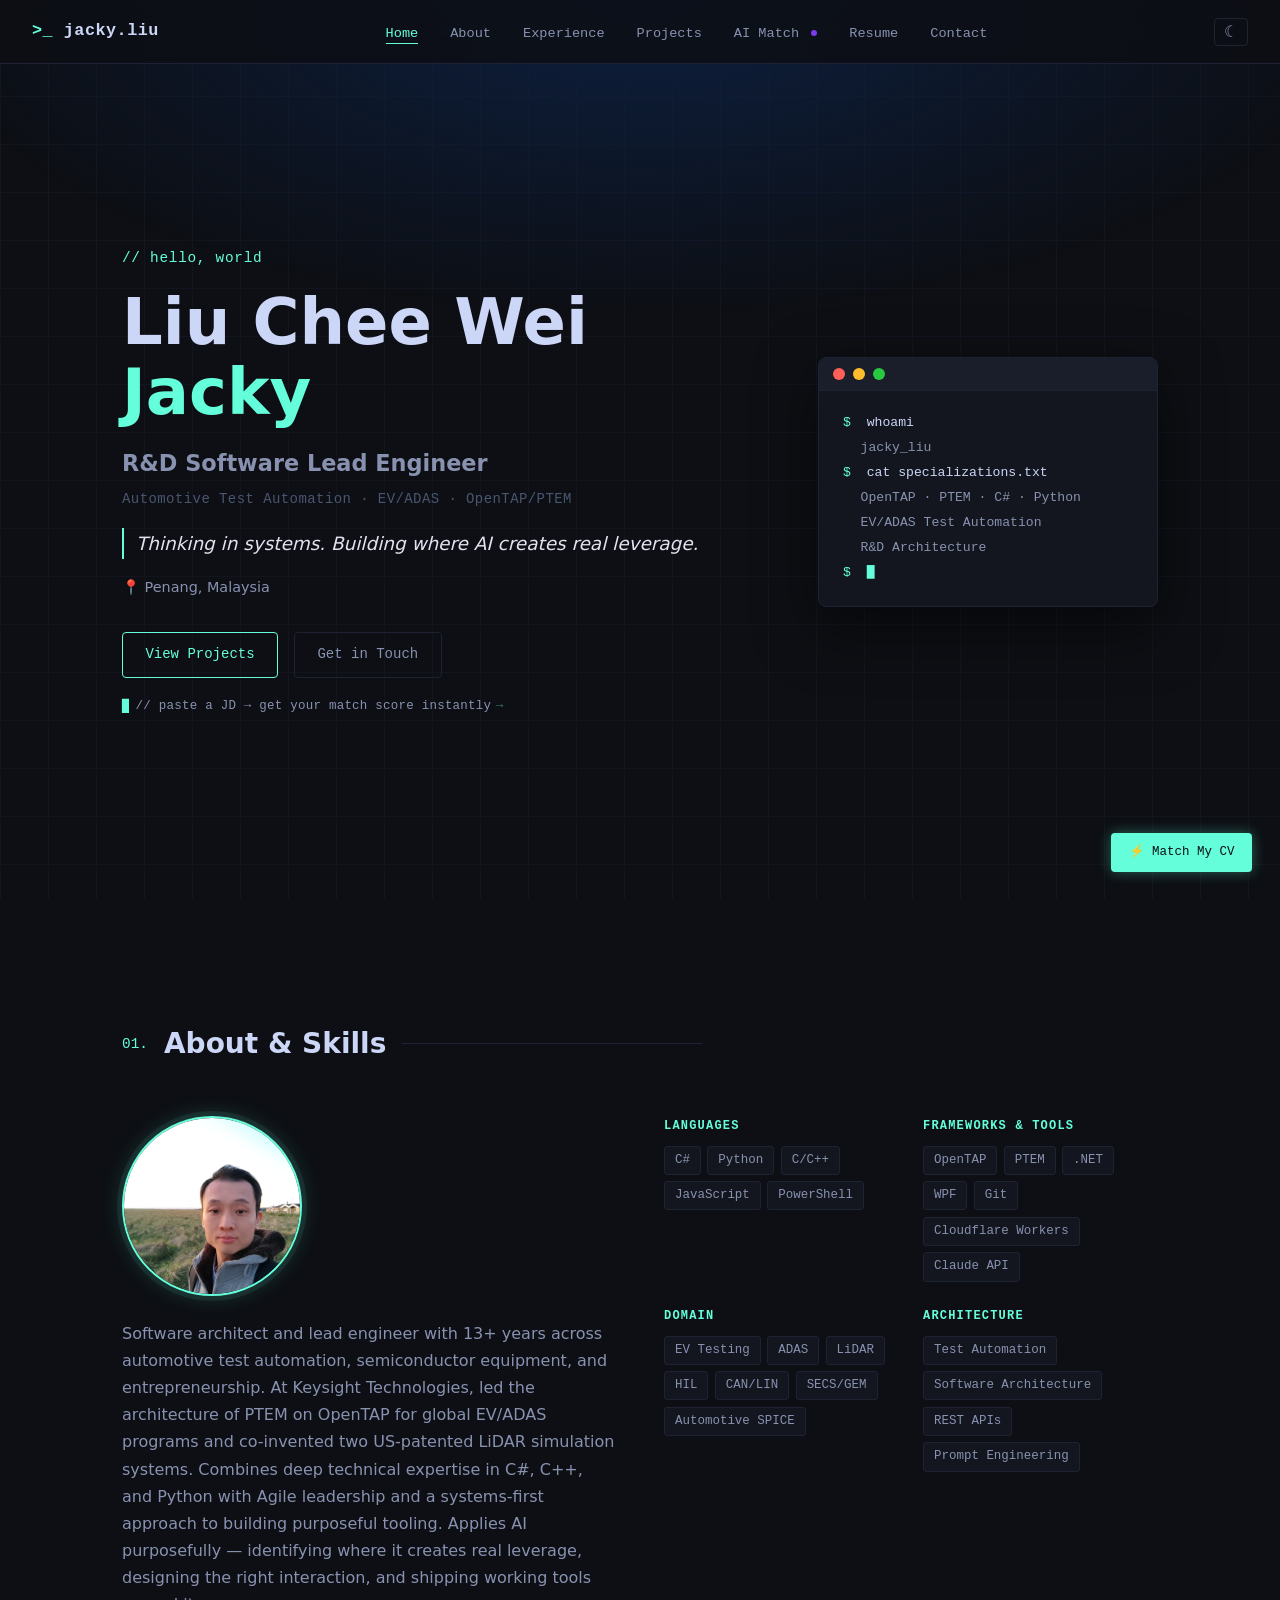
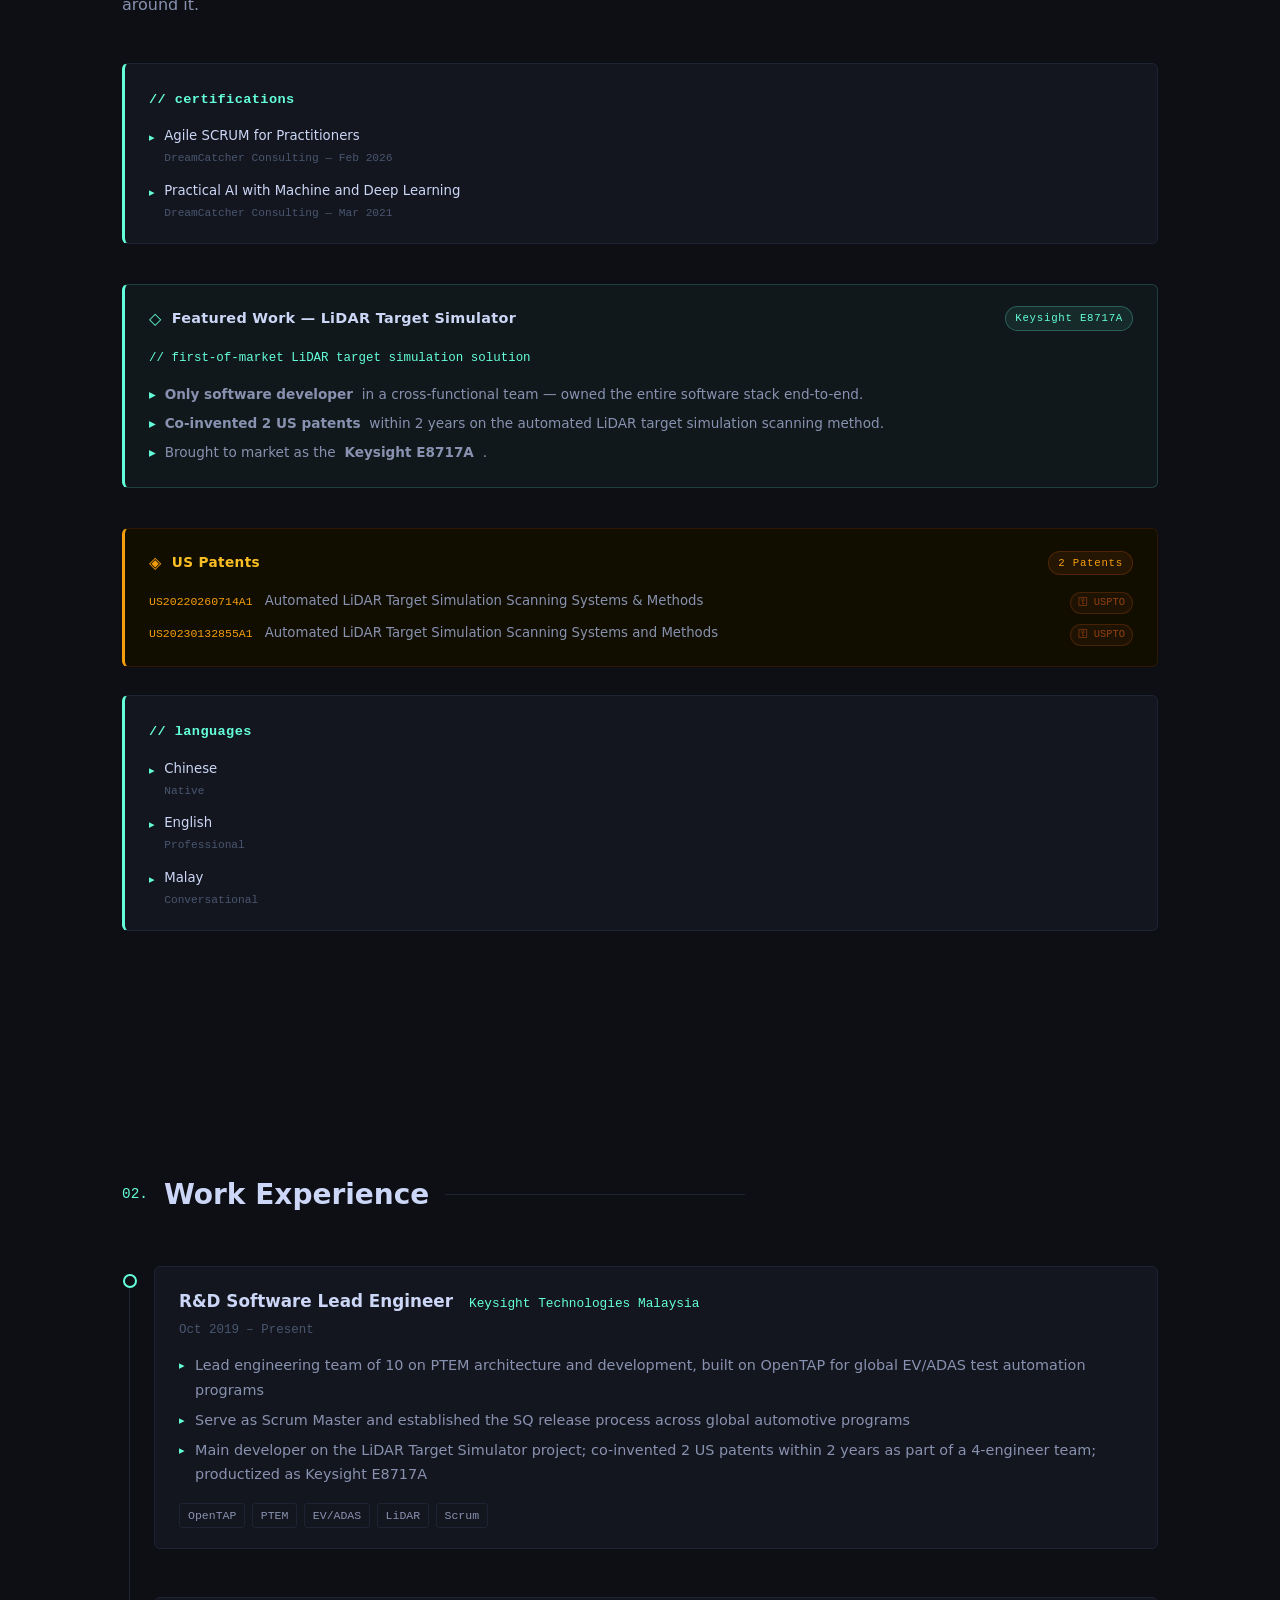
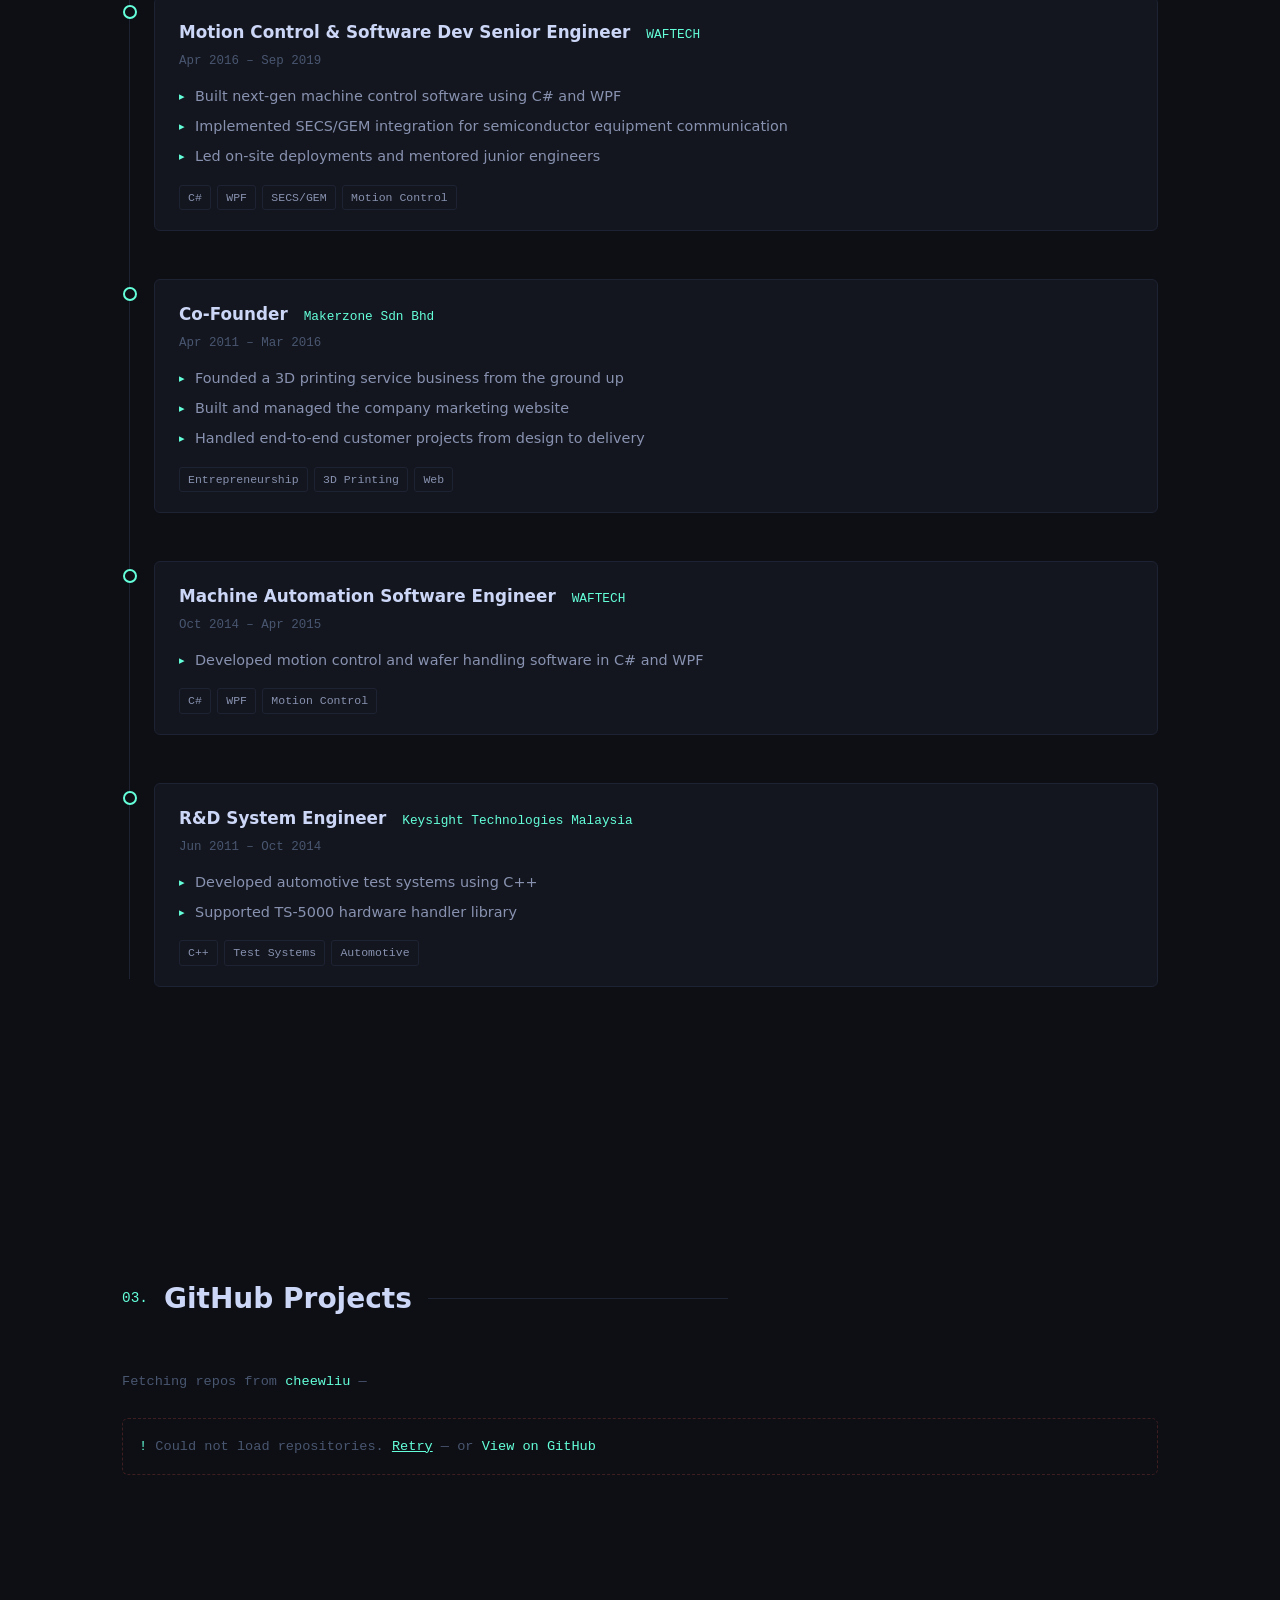
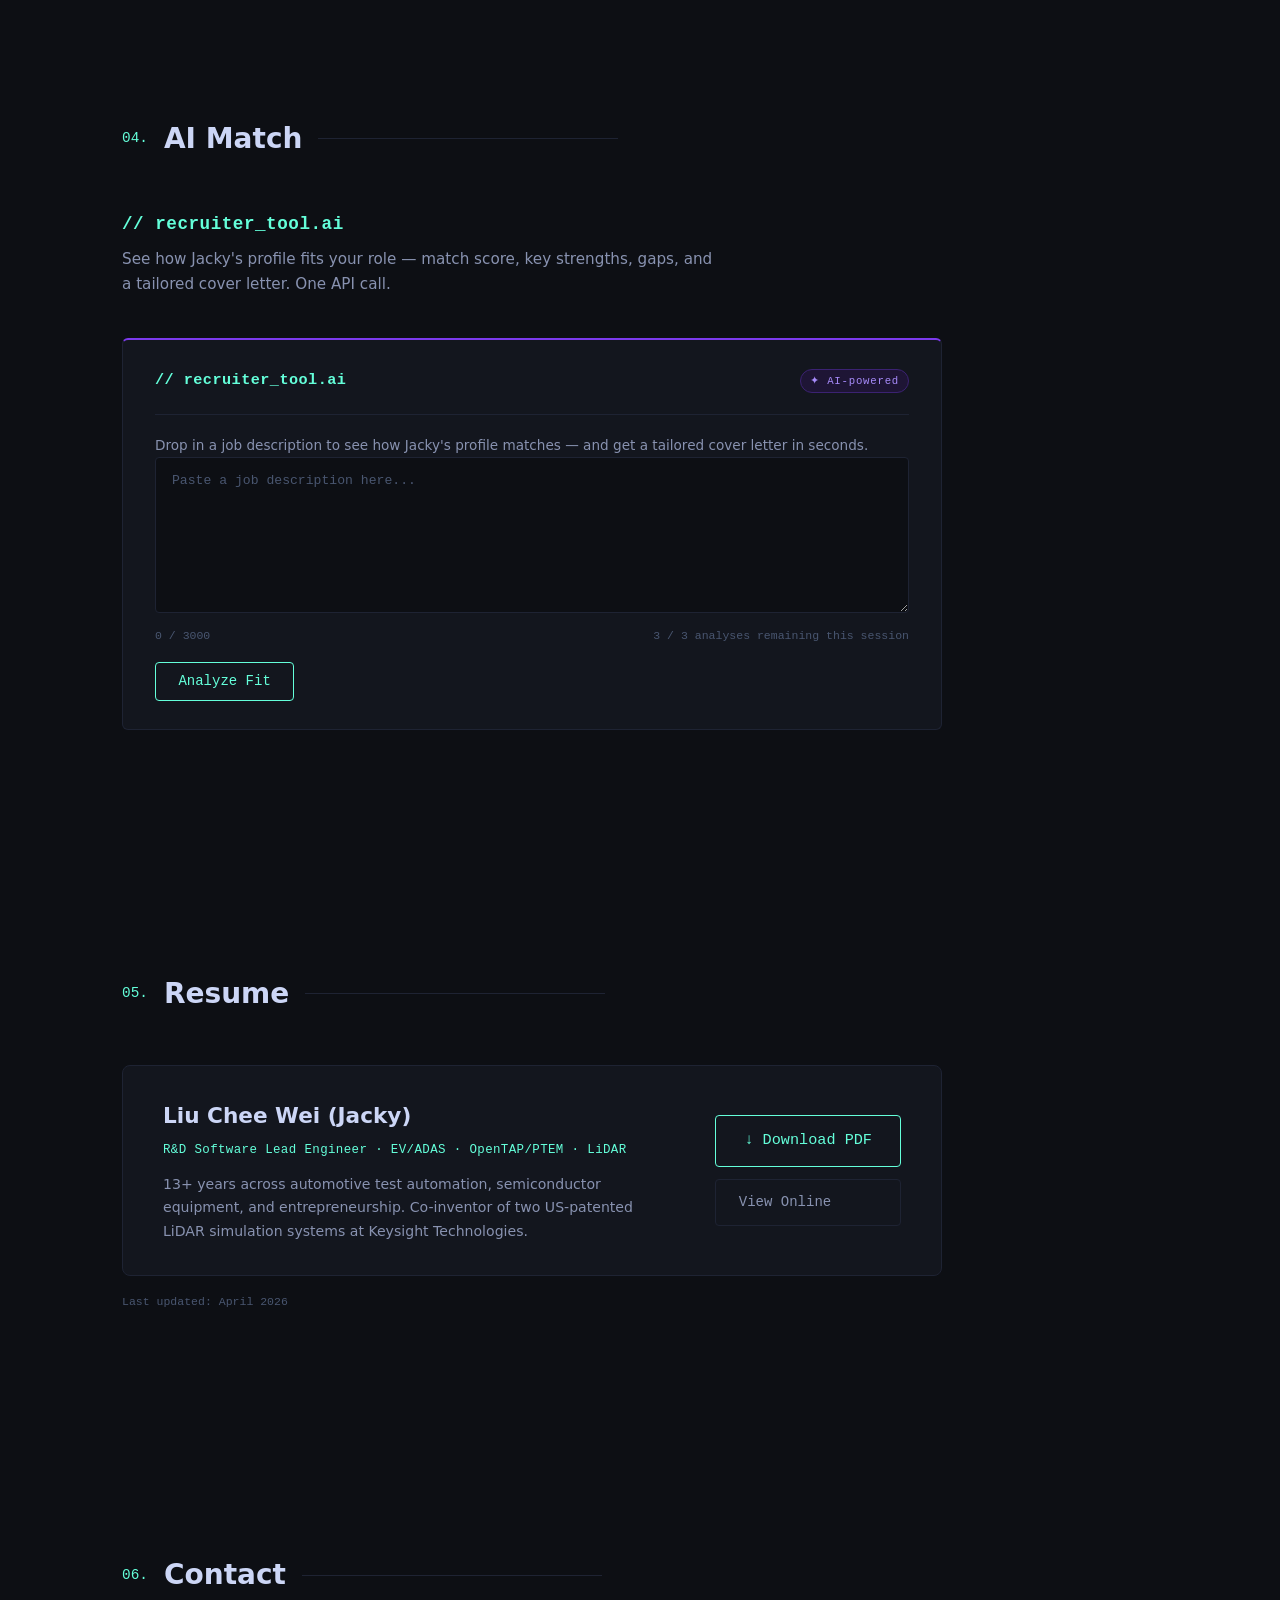
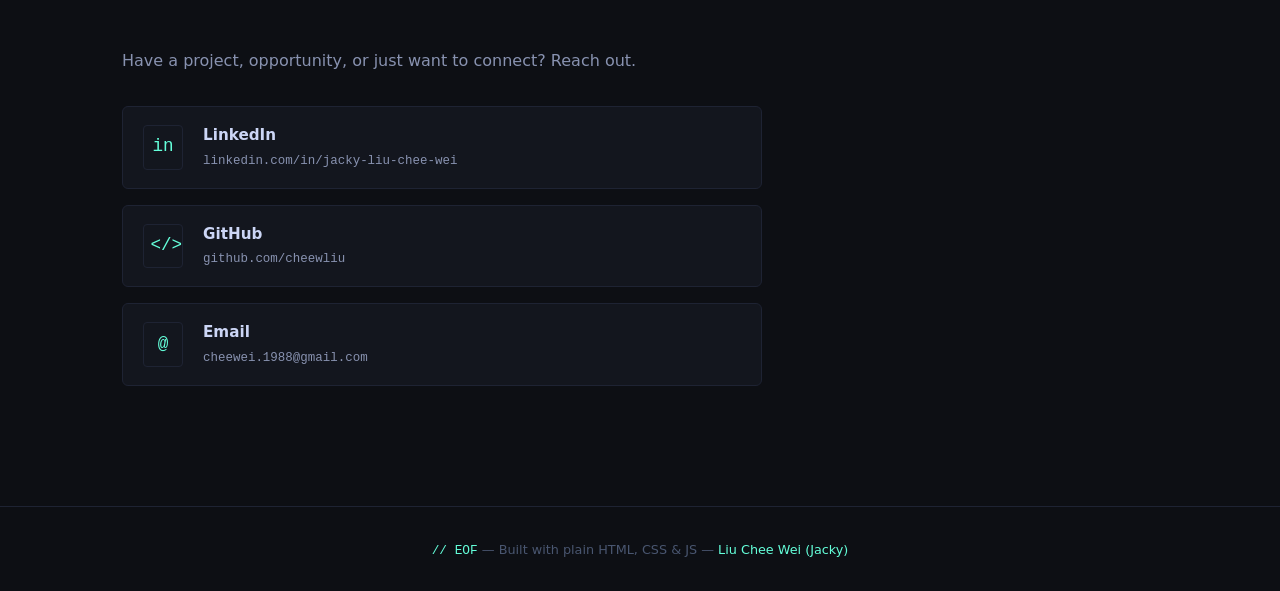
==== index.html @ 1e7822db "Restore Featured Work card with corrected LiDAR story - Only software developer in cross-functional " ====
<!DOCTYPE html>
<html lang="en">
<head>
  <meta charset="UTF-8" />
  <meta name="viewport" content="width=device-width, initial-scale=1.0" />
  <title>Liu Chee Wei (Jacky) — R&D Software Lead Engineer</title>
  <meta name="description" content="Portfolio of Liu Chee Wei (Jacky) — R&D Software Lead Engineer specializing in EV/ADAS test automation, OpenTAP/PTEM, LiDAR, and AI-powered tooling. 13+ years at Keysight Technologies. 2 US patents." />
  <!-- Open Graph / LinkedIn / Facebook -->
  <meta property="og:title" content="Liu Chee Wei (Jacky) — R&D Software Lead Engineer" />
  <meta property="og:description" content="Software architect with 13+ years in EV/ADAS test automation. Co-inventor of 2 US patents. Building purposeful AI tools." />
  <meta property="og:url" content="https://cheewliu.github.io/" />
  <meta property="og:type" content="website" />
  <meta property="og:image" content="https://cheewliu.github.io/assets/profile.jpg" />
  <meta property="og:image:width" content="400" />
  <meta property="og:image:height" content="400" />
  <meta property="og:image:alt" content="Liu Chee Wei (Jacky) — R&D Software Lead Engineer" />
  <meta property="og:image:type" content="image/jpeg" />
  <meta property="og:locale" content="en_US" />
  <meta property="og:site_name" content="Liu Chee Wei (Jacky) — Portfolio" />
  <meta property="profile:first_name" content="Chee Wei" />
  <meta property="profile:last_name" content="Liu" />
  <meta property="profile:username" content="cheewliu" />
  <meta name="theme-color" content="#0a0a0a" media="(prefers-color-scheme: dark)" />
  <meta name="theme-color" content="#ffffff" media="(prefers-color-scheme: light)" />
  <!-- Twitter / X -->
  <meta name="twitter:card" content="summary_large_image" />
  <meta name="twitter:title" content="Liu Chee Wei (Jacky) — R&D Software Lead Engineer" />
  <meta name="twitter:description" content="Software architect with 13+ years in EV/ADAS test automation. Co-inventor of 2 US patents." />
  <meta name="twitter:image" content="https://cheewliu.github.io/assets/profile.jpg" />
  <meta name="author" content="Liu Chee Wei" />
  <meta name="robots" content="index, follow" />
  <meta name="geo.region" content="MY-07" />
  <meta name="geo.placename" content="Penang, Malaysia" />
  <meta name="keywords" content="Liu Chee Wei, Jacky Liu, EV ADAS test automation, OpenTAP, PTEM, LiDAR, Keysight Technologies, R&D software lead engineer, Penang Malaysia, C#, C++, Python, JavaScript, automotive test automation, ADAS testing engineer, HIL testing, test automation engineer Malaysia, software architect, AI tooling, prompt engineering, US patent inventor, Scrum Master" />
  <link rel="icon" type="image/svg+xml" href="favicon.svg" />
  <link rel="canonical" href="https://cheewliu.github.io/" />
  <link rel="preconnect" href="https://jacky-portfolio-proxy.cheewei-1988.workers.dev" />
  <link rel="stylesheet" href="style.css" />
  <script type="application/ld+json">
  {
    "@context": "https://schema.org",
    "@graph": [
      {
        "@type": "Person",
        "@id": "https://cheewliu.github.io/#person",
        "name": "Liu Chee Wei",
        "alternateName": "Jacky Liu",
        "jobTitle": "R&D Software Lead Engineer",
        "description": "R&D Software Lead Engineer at Keysight Technologies with 13+ years in EV/ADAS test automation, OpenTAP/PTEM, and LiDAR systems. Co-inventor of 2 US patents. Based in Penang, Malaysia.",
        "url": "https://cheewliu.github.io/",
        "image": "https://cheewliu.github.io/assets/profile.jpg",
        "email": "cheewei.1988@gmail.com",
        "nationality": { "@type": "Country", "name": "Malaysia" },
        "address": { "@type": "PostalAddress", "addressLocality": "Penang", "addressCountry": "MY" },
        "worksFor": { "@type": "Organization", "name": "Keysight Technologies", "url": "https://www.keysight.com" },
        "alumniOf": { "@type": "EducationalOrganization", "name": "Universiti Tunku Abdul Rahman (UTAR)", "url": "https://utar.edu.my" },
        "sameAs": [
          "https://www.linkedin.com/in/jacky-liu-chee-wei",
          "https://github.com/cheewliu"
        ],
        "knowsLanguage": [
          { "@type": "Language", "name": "Chinese", "alternateName": "zh" },
          { "@type": "Language", "name": "English", "alternateName": "en" },
          { "@type": "Language", "name": "Malay", "alternateName": "ms" }
        ],
        "knowsAbout": [
          "EV/ADAS Test Automation", "OpenTAP", "PTEM", "LiDAR", "HIL Testing",
          "C#", "C++", "Python", "JavaScript", "Software Architecture",
          "Automotive SPICE", "CAN/LIN", "SECS/GEM", "Scrum",
          "AI Tooling", "Prompt Engineering", "Cloudflare Workers"
        ],
        "hasCredential": [
          { "@type": "EducationalOccupationalCredential", "name": "Agile SCRUM for Practitioners", "credentialCategory": "Certification", "recognizedBy": { "@type": "Organization", "name": "DreamCatcher Consulting" } },
          { "@type": "EducationalOccupationalCredential", "name": "Practical AI with Machine and Deep Learning", "credentialCategory": "Certification", "recognizedBy": { "@type": "Organization", "name": "DreamCatcher Consulting" } }
        ],
        "award": [
          "US Patent US20220260714A1 — Automated LiDAR Target Simulation Scanning Systems & Methods",
          "US Patent US20230132855A1 — Automated LiDAR Target Simulation Scanning Systems and Methods"
        ]
      },
      {
        "@type": "WebSite",
        "@id": "https://cheewliu.github.io/#website",
        "url": "https://cheewliu.github.io/",
        "name": "Liu Chee Wei (Jacky) — Portfolio",
        "description": "Portfolio of Liu Chee Wei (Jacky), R&D Software Lead Engineer at Keysight Technologies",
        "inLanguage": "en",
        "publisher": { "@id": "https://cheewliu.github.io/#person" }
      },
      {
        "@type": "ProfilePage",
        "@id": "https://cheewliu.github.io/#profilepage",
        "url": "https://cheewliu.github.io/",
        "name": "Liu Chee Wei (Jacky) — R&D Software Lead Engineer",
        "isPartOf": { "@id": "https://cheewliu.github.io/#website" },
        "about": { "@id": "https://cheewliu.github.io/#person" },
        "mainEntity": { "@id": "https://cheewliu.github.io/#person" },
        "primaryImageOfPage": "https://cheewliu.github.io/assets/profile.jpg",
        "inLanguage": "en"
      },
      {
        "@type": "BreadcrumbList",
        "itemListElement": [
          { "@type": "ListItem", "position": 1, "name": "Home", "item": "https://cheewliu.github.io/" },
          { "@type": "ListItem", "position": 2, "name": "Resume", "item": "https://cheewliu.github.io/resume.html" }
        ]
      }
    ]
  }
  </script>
</head>
<body>

  <!-- Skip navigation for keyboard/screen reader users -->
  <a href="#hero" class="skip-link">Skip to main content</a>

  <!-- NAVBAR -->
  <nav id="navbar">
    <div class="nav-logo"><span class="accent">&gt;_</span> jacky.liu</div>
    <ul class="nav-links">
      <li><a href="#hero">Home</a></li>
      <li><a href="#about">About</a></li>
      <li><a href="#experience">Experience</a></li>
      <li><a href="#projects">Projects</a></li>
      <li><a href="#ai-match">AI Match <span class="nav-ai-dot"></span></a></li>
      <li><a href="#resume">Resume</a></li>
      <li><a href="#contact">Contact</a></li>
    </ul>
    <button class="nav-theme-toggle" id="theme-toggle" aria-label="Toggle light/dark mode">☾</button>
    <button class="nav-hamburger" id="hamburger" aria-label="Toggle menu">&#9776;</button>
  </nav>

  <!-- HERO -->
  <section id="hero">
    <div class="hero-content">
      <p class="hero-greeting">// hello, world</p>
      <h1 class="hero-name">Liu Chee Wei<br /><span class="accent">Jacky</span></h1>
      <p class="hero-title">R&amp;D Software Lead Engineer</p>
      <p class="hero-subtitle">Automotive Test Automation · EV/ADAS · OpenTAP/PTEM</p>
      <p class="hero-tagline">Thinking in systems. Building where AI creates real leverage.</p>
      <div class="hero-location"><span class="accent">📍</span> Penang, Malaysia</div>
      <div class="hero-cta">
        <a href="#projects" class="btn btn-primary">View Projects</a>
        <a href="#contact" class="btn btn-outline">Get in Touch</a>
      </div>
      <a href="#ai-match" class="hero-jd-hook">// paste a JD → get your match score instantly</a>
    </div>
    <div class="hero-decoration" aria-hidden="true">
      <div class="terminal-window">
        <div class="terminal-bar">
          <span class="dot red"></span>
          <span class="dot yellow"></span>
          <span class="dot green"></span>
        </div>
        <div class="terminal-body">
          <p><span class="t-prompt">$</span> whoami</p>
          <p class="t-output">jacky_liu</p>
          <p><span class="t-prompt">$</span> cat specializations.txt</p>
          <p class="t-output">OpenTAP · PTEM · C# · Python</p>
          <p class="t-output">EV/ADAS Test Automation</p>
          <p class="t-output">R&amp;D Architecture</p>
          <p><span class="t-prompt">$</span> <span class="cursor">█</span></p>
        </div>
      </div>
    </div>
  </section>

  <!-- ABOUT + SKILLS -->
  <section id="about">
    <div class="section-header">
      <span class="section-number accent">01.</span>
      <h2>About &amp; Skills</h2>
      <div class="section-line"></div>
    </div>
    <div class="about-grid">
      <div class="about-text">
        <div class="profile-photo-wrap">
          <img src="assets/profile.jpg" alt="Jacky Liu, R&D Software Lead Engineer" class="profile-photo" width="180" height="180" fetchpriority="high" decoding="async" />
        </div>
        <p>
          Software architect and lead engineer with 13+ years across automotive test automation, semiconductor equipment,
          and entrepreneurship. At Keysight Technologies, led the architecture of PTEM on OpenTAP for global EV/ADAS
          programs and co-invented two US-patented LiDAR simulation systems. Combines deep technical expertise in
          C#, C++, and Python with Agile leadership and a systems-first approach to building purposeful tooling.
          Applies AI purposefully — identifying where it creates real leverage, designing the right interaction,
          and shipping working tools around it.
        </p>
      </div>
      <div class="skills-grid">
        <div class="skill-category">
          <h4>Languages</h4>
          <div class="skill-tags">
            <span class="tag">C#</span>
            <span class="tag">Python</span>
            <span class="tag">C/C++</span>
            <span class="tag">JavaScript</span>
            <span class="tag">PowerShell</span>
          </div>
        </div>
        <div class="skill-category">
          <h4>Frameworks &amp; Tools</h4>
          <div class="skill-tags">
            <span class="tag">OpenTAP</span>
            <span class="tag">PTEM</span>
            <span class="tag">.NET</span>
            <span class="tag">WPF</span>
            <span class="tag">Git</span>
            <span class="tag">Cloudflare Workers</span>
            <span class="tag">Claude API</span>
          </div>
        </div>
        <div class="skill-category">
          <h4>Domain</h4>
          <div class="skill-tags">
            <span class="tag">EV Testing</span>
            <span class="tag">ADAS</span>
            <span class="tag">LiDAR</span>
            <span class="tag">HIL</span>
            <span class="tag">CAN/LIN</span>
            <span class="tag">SECS/GEM</span>
            <span class="tag">Automotive SPICE</span>
          </div>
        </div>
        <div class="skill-category">
          <h4>Architecture</h4>
          <div class="skill-tags">
            <span class="tag">Test Automation</span>
            <span class="tag">Software Architecture</span>
            <span class="tag">REST APIs</span>
            <span class="tag">Prompt Engineering</span>
          </div>
        </div>
      </div>
    </div>

    <!-- Certifications -->
    <div class="certs-card">
      <div class="certs-header">
        <span class="certs-title monospace accent">// certifications</span>
      </div>
      <div class="certs-list">
        <div class="cert-item">
          <span class="cert-dot">▸</span>
          <div>
            <span class="cert-name">Agile SCRUM for Practitioners</span>
            <span class="cert-meta">DreamCatcher Consulting &mdash; Feb 2026</span>
          </div>
        </div>
        <div class="cert-item">
          <span class="cert-dot">▸</span>
          <div>
            <span class="cert-name">Practical AI with Machine and Deep Learning</span>
            <span class="cert-meta">DreamCatcher Consulting &mdash; Mar 2021</span>
          </div>
        </div>
      </div>
    </div>

    <!-- Featured work — LiDAR Target Simulator -->
    <div class="featured-card">
      <div class="featured-header">
        <span class="featured-icon">◇</span>
        <h4>Featured Work — LiDAR Target Simulator</h4>
        <span class="featured-badge">Keysight E8717A</span>
      </div>
      <div class="featured-body">
        <p class="featured-tagline"><span class="accent monospace">// first-of-market LiDAR target simulation solution</span></p>
        <ul class="featured-points">
          <li><span class="featured-dot accent">▸</span> <strong>Only software developer</strong> in a cross-functional team — owned the entire software stack end-to-end.</li>
          <li><span class="featured-dot accent">▸</span> <strong>Co-invented 2 US patents</strong> within 2 years on the automated LiDAR target simulation scanning method.</li>
          <li><span class="featured-dot accent">▸</span> Brought to market as the <strong>Keysight E8717A</strong>.</li>
        </ul>
      </div>
    </div>

    <!-- Patents highlight -->
    <div class="patents-card">
      <div class="patents-header">
        <span class="patents-icon">◈</span>
        <h4>US Patents</h4>
        <span class="patents-badge">2 Patents</span>
      </div>
      <div class="patents-list">
        <a class="patent-item" href="https://patents.google.com/patent/US20220260714A1" target="_blank" rel="noopener">
          <span class="patent-num">US20220260714A1</span>
          <span class="patent-title">Automated LiDAR Target Simulation Scanning Systems &amp; Methods</span>
          <span class="patent-uspto">⚿ USPTO</span>
        </a>
        <a class="patent-item" href="https://patents.google.com/patent/US20230132855A1" target="_blank" rel="noopener">
          <span class="patent-num">US20230132855A1</span>
          <span class="patent-title">Automated LiDAR Target Simulation Scanning Systems and Methods</span>
          <span class="patent-uspto">⚿ USPTO</span>
        </a>
      </div>
    </div>

    <!-- Languages -->
    <div class="certs-card">
      <div class="certs-header">
        <span class="certs-title monospace accent">// languages</span>
      </div>
      <div class="certs-list">
        <div class="cert-item">
          <span class="cert-dot">▸</span>
          <div>
            <span class="cert-name">Chinese</span>
            <span class="cert-meta">Native</span>
          </div>
        </div>
        <div class="cert-item">
          <span class="cert-dot">▸</span>
          <div>
            <span class="cert-name">English</span>
            <span class="cert-meta">Professional</span>
          </div>
        </div>
        <div class="cert-item">
          <span class="cert-dot">▸</span>
          <div>
            <span class="cert-name">Malay</span>
            <span class="cert-meta">Conversational</span>
          </div>
        </div>
      </div>
    </div>

  </section>

  <!-- WORK EXPERIENCE -->
  <section id="experience">
    <div class="section-header">
      <span class="section-number accent">02.</span>
      <h2>Work Experience</h2>
      <div class="section-line"></div>
    </div>
    <div class="timeline">

      <div class="timeline-item">
        <div class="timeline-marker"></div>
        <div class="timeline-content">
          <div class="timeline-header">
            <h3>R&amp;D Software Lead Engineer</h3>
            <span class="timeline-company">Keysight Technologies Malaysia</span>
          </div>
          <span class="timeline-period">Oct 2019 – Present</span>
          <ul class="timeline-bullets">
            <li>Lead engineering team of 10 on PTEM architecture and development, built on OpenTAP for global EV/ADAS test automation programs</li>
            <li>Serve as Scrum Master and established the SQ release process across global automotive programs</li>
            <li>Main developer on the LiDAR Target Simulator project; co-invented 2 US patents within 2 years as part of a 4-engineer team; productized as Keysight E8717A</li>
          </ul>
          <div class="timeline-tags">
            <span class="tag small">OpenTAP</span>
            <span class="tag small">PTEM</span>
            <span class="tag small">EV/ADAS</span>
            <span class="tag small">LiDAR</span>
            <span class="tag small">Scrum</span>
          </div>
        </div>
      </div>

      <div class="timeline-item">
        <div class="timeline-marker"></div>
        <div class="timeline-content">
          <div class="timeline-header">
            <h3>Motion Control &amp; Software Dev Senior Engineer</h3>
            <span class="timeline-company">WAFTECH</span>
          </div>
          <span class="timeline-period">Apr 2016 – Sep 2019</span>
          <ul class="timeline-bullets">
            <li>Built next-gen machine control software using C# and WPF</li>
            <li>Implemented SECS/GEM integration for semiconductor equipment communication</li>
            <li>Led on-site deployments and mentored junior engineers</li>
          </ul>
          <div class="timeline-tags">
            <span class="tag small">C#</span>
            <span class="tag small">WPF</span>
            <span class="tag small">SECS/GEM</span>
            <span class="tag small">Motion Control</span>
          </div>
        </div>
      </div>

      <div class="timeline-item">
        <div class="timeline-marker"></div>
        <div class="timeline-content">
          <div class="timeline-header">
            <h3>Co-Founder</h3>
            <span class="timeline-company">Makerzone Sdn Bhd</span>
          </div>
          <span class="timeline-period">Apr 2011 – Mar 2016</span>
          <ul class="timeline-bullets">
            <li>Founded a 3D printing service business from the ground up</li>
            <li>Built and managed the company marketing website</li>
            <li>Handled end-to-end customer projects from design to delivery</li>
          </ul>
          <div class="timeline-tags">
            <span class="tag small">Entrepreneurship</span>
            <span class="tag small">3D Printing</span>
            <span class="tag small">Web</span>
          </div>
        </div>
      </div>

      <div class="timeline-item">
        <div class="timeline-marker"></div>
        <div class="timeline-content">
          <div class="timeline-header">
            <h3>Machine Automation Software Engineer</h3>
            <span class="timeline-company">WAFTECH</span>
          </div>
          <span class="timeline-period">Oct 2014 – Apr 2015</span>
          <ul class="timeline-bullets">
            <li>Developed motion control and wafer handling software in C# and WPF</li>
          </ul>
          <div class="timeline-tags">
            <span class="tag small">C#</span>
            <span class="tag small">WPF</span>
            <span class="tag small">Motion Control</span>
          </div>
        </div>
      </div>

      <div class="timeline-item">
        <div class="timeline-marker"></div>
        <div class="timeline-content">
          <div class="timeline-header">
            <h3>R&amp;D System Engineer</h3>
            <span class="timeline-company">Keysight Technologies Malaysia</span>
          </div>
          <span class="timeline-period">Jun 2011 – Oct 2014</span>
          <ul class="timeline-bullets">
            <li>Developed automotive test systems using C++</li>
            <li>Supported TS-5000 hardware handler library</li>
          </ul>
          <div class="timeline-tags">
            <span class="tag small">C++</span>
            <span class="tag small">Test Systems</span>
            <span class="tag small">Automotive</span>
          </div>
        </div>
      </div>

    </div>
  </section>

  <!-- GITHUB PROJECTS -->
  <section id="projects">
    <div class="section-header">
      <span class="section-number accent">03.</span>
      <h2>GitHub Projects</h2>
      <div class="section-line"></div>
    </div>
    <div class="projects-meta">
      <p>Fetching repos from <span class="accent monospace">cheewliu</span> &mdash;</p>
    </div>
    <div class="projects-grid" id="projects-grid">
      <div class="projects-loading" id="projects-loading">
        <span class="accent monospace">$ git fetch --all</span><br />
        <span class="t-output">Loading repositories...</span>
      </div>
    </div>
    <div class="projects-error hidden" id="projects-error">
      <span class="accent">!</span> Could not load repositories.
      <button class="btn-text-link" onclick="retryGitHub()">Retry</button>
      &mdash; or <a href="https://github.com/cheewliu" target="_blank" rel="noopener">View on GitHub</a>
    </div>
  </section>

  <!-- AI MATCH -->
  <section id="ai-match">
    <div class="section-header">
      <span class="section-number accent">04.</span>
      <h2>AI Match</h2>
      <div class="section-line"></div>
    </div>
    <div class="ai-match-intro">
      <p class="ai-match-headline">// recruiter_tool.ai</p>
      <p class="ai-match-subtext">See how Jacky's profile fits your role — match score, key strengths, gaps, and a tailored cover letter. One API call.</p>
    </div>

    <!-- RECRUITER AI TOOL -->
    <div class="recruiter-tool" id="recruiter-tool">

      <!-- 1. Card title -->
      <div class="recruiter-header">
        <div class="recruiter-title-row">
          <span class="recruiter-title accent monospace">// recruiter_tool.ai</span>
          <span class="ai-badge">✦ AI-powered</span>
        </div>
      </div>

      <!-- 2. AI-generated profile summary (Claude describing Jacky) -->
      <div class="ai-summary" id="ai-summary">
        <div class="ai-summary-header">
          <span class="ai-header-cursor">▊</span>
          <span class="ai-badge">✦ Generated by AI</span>
        </div>
        <div class="ai-summary-body" id="ai-summary-body">
          <span class="ai-loading">Analyzing profile<span class="ai-dots"><span>.</span><span>.</span><span>.</span></span></span>
        </div>
      </div>

      <!-- 3. Divider -->
      <div class="recruiter-divider"></div>

      <!-- 4. Recruiter-facing instruction -->
      <p class="recruiter-desc">Drop in a job description to see how Jacky's profile matches — and get a tailored cover letter in seconds.</p>

      <!-- 5. Textarea + counter + button -->
      <div class="recruiter-input-group">
        <textarea
          id="jd-input"
          class="jd-textarea"
          placeholder="Paste a job description here..."
          maxlength="3000"
          rows="6"
          aria-label="Job description — paste here to analyze fit"
        ></textarea>
        <div class="jd-meta">
          <span id="jd-counter" class="jd-counter">0 / 3000</span>
          <span id="jd-rate-display" class="jd-rate"></span>
        </div>
        <button class="btn btn-primary" id="analyze-btn" onclick="analyzeJobFit()">
          Analyze Fit
        </button>
      </div>

      <!-- 6. Loading state -->
      <div class="recruiter-loading hidden" id="recruiter-loading">
        <span class="ai-loading">Analyzing job fit<span class="ai-dots"><span>.</span><span>.</span><span>.</span></span></span>
      </div>

      <!-- 7. Results panels -->
      <div class="recruiter-results hidden" id="recruiter-results">
        <!-- Panel 1: Resume Match -->
        <div class="result-panel">
          <h4 class="result-panel-title">Resume Match</h4>
          <div class="score-wrap">
            <div class="score-ring-container">
              <svg class="score-ring" viewBox="0 0 100 100" role="img" aria-label="Match score">
                <circle class="score-ring-track" cx="50" cy="50" r="42"/>
                <circle class="score-ring-fill" id="score-ring-fill" cx="50" cy="50" r="42"/>
              </svg>
              <div class="score-overlay" aria-live="polite">
                <span class="score-number" id="score-number">0</span>
                <span class="score-unit">%</span>
              </div>
            </div>
            <div class="score-details">
              <div class="score-group" id="match-strengths"></div>
              <div class="score-group" id="match-gaps"></div>
            </div>
          </div>
        </div>

        <!-- Panel 2: Cover Letter -->
        <div class="result-panel">
          <div class="result-panel-header">
            <h4 class="result-panel-title">Cover Letter</h4>
            <button class="btn-copy" id="copy-btn" onclick="copyCoverLetter()">Copy</button>
          </div>
          <div class="cover-letter-body" id="cover-letter-body"></div>
        </div>
      </div>

      <div class="recruiter-notice hidden" id="recruiter-rate-msg">
        <span class="accent">⚠</span> You've used all 3 analyses this session. Refresh the page to start a new session.
      </div>
      <div class="recruiter-notice hidden" id="recruiter-error">
        <span class="accent">!</span> Something went wrong. Please check your connection and try again.
      </div>
    </div>

  </section>

  <!-- RESUME -->
  <section id="resume">
    <div class="section-header">
      <span class="section-number accent">05.</span>
      <h2>Resume</h2>
      <div class="section-line"></div>
    </div>
    <div class="resume-cta">
      <div class="resume-cta-info">
        <h3 class="resume-cta-name">Liu Chee Wei (Jacky)</h3>
        <p class="resume-cta-title">R&amp;D Software Lead Engineer &middot; EV/ADAS &middot; OpenTAP/PTEM &middot; LiDAR</p>
        <p class="resume-cta-summary">13+ years across automotive test automation, semiconductor equipment, and entrepreneurship. Co-inventor of two US-patented LiDAR simulation systems at Keysight Technologies.</p>
      </div>
      <div class="resume-cta-actions">
        <a href="resume.pdf" download class="btn btn-primary resume-download-btn">&#8595; Download PDF</a>
        <a href="resume.html" target="_blank" rel="noopener" class="btn btn-outline">View Online</a>
      </div>
    </div>
    <p class="resume-last-updated">Last updated: April 2026</p>
  </section>

  <!-- CONTACT -->
  <section id="contact">
    <div class="section-header">
      <span class="section-number accent">06.</span>
      <h2>Contact</h2>
      <div class="section-line"></div>
    </div>
    <div class="contact-wrapper">
      <div class="contact-intro">
        <p>Have a project, opportunity, or just want to connect? Reach out.</p>
      </div>
      <div class="contact-links">
        <a href="https://linkedin.com/in/jacky-liu-chee-wei" target="_blank" rel="noopener" class="contact-card">
          <span class="contact-icon">in</span>
          <div>
            <strong>LinkedIn</strong>
            <p>linkedin.com/in/jacky-liu-chee-wei</p>
          </div>
        </a>
        <a href="https://github.com/cheewliu" target="_blank" rel="noopener" class="contact-card">
          <span class="contact-icon">&lt;/&gt;</span>
          <div>
            <strong>GitHub</strong>
            <p>github.com/cheewliu</p>
          </div>
        </a>
        <a href="mailto:cheewei.1988@gmail.com" class="contact-card">
          <span class="contact-icon">@</span>
          <div>
            <strong>Email</strong>
            <p>cheewei.1988@gmail.com</p>
          </div>
        </a>
      </div>
    </div>
  </section>

  <footer>
    <p><span class="accent monospace">// EOF</span> &mdash; Built with plain HTML, CSS &amp; JS &mdash; <span class="accent">Liu Chee Wei (Jacky)</span></p>
  </footer>

  <!-- Floating AI Match CTA -->
  <a href="#ai-match" class="fab-match" id="fab-match" aria-label="Jump to AI Match CV tool">&#9889; Match My CV</a>

  <script src="script.js"></script>
</body>
</html>
---- style.css ----
/* =========================================================
   RESET & BASE
   ========================================================= */
*, *::before, *::after {
  box-sizing: border-box;
  margin: 0;
  padding: 0;
}

:root {
  --bg:          #0d0f14;
  --bg-card:     #13161e;
  --bg-hover:    #1a1e2a;
  --border:      #1e2333;
  --accent:      #64ffda;
  --accent-dim:  #3ddc9e44;
  --text:        #ccd6f6;
  --text-muted:  #8892b0;
  --text-dim:    #495670;
  --red:         #ff5f57;
  --yellow:      #ffbd2e;
  --green:       #28c840;
  --font-sans:   'Segoe UI', system-ui, -apple-system, sans-serif;
  --font-mono:   'Cascadia Code', 'Fira Code', 'Consolas', monospace;
  --nav-height:  64px;
  --section-gap: 120px;
  --max-width:   1100px;
}

/* ── Light mode overrides ── */
body.light-mode {
  --bg:          #f5f6fa;
  --bg-card:     #ffffff;
  --bg-hover:    #eceef5;
  --border:      #d0d4e4;
  --accent:      #5b21b6;
  --accent-dim:  #5b21b622;
  --text:        #1a1a2e;
  --text-muted:  #4a4a6a;
  --text-dim:    #8888aa;
}

body.light-mode::before {
  opacity: 0.18;
}

body.light-mode::after {
  background: radial-gradient(ellipse 80% 50% at 50% 0%, #dde4f5 0%, transparent 70%);
}

body.light-mode #navbar {
  background: rgba(245, 246, 250, 0.88);
}

body.light-mode .hero-tagline {
  color: #1a1a2e;
  border-left-color: #1a56db;
}

html { scroll-behavior: smooth; }

body {
  transition: background-color 0.3s ease, color 0.3s ease;
  background-color: var(--bg);
  color: var(--text);
  font-family: var(--font-sans);
  font-size: 16px;
  line-height: 1.7;
  overflow-x: hidden;
}

/* Subtle grid background */
body::before {
  content: '';
  position: fixed;
  inset: 0;
  background-image:
    linear-gradient(var(--border) 1px, transparent 1px),
    linear-gradient(90deg, var(--border) 1px, transparent 1px);
  background-size: 48px 48px;
  opacity: 0.35;
  pointer-events: none;
  z-index: 0;
  will-change: transform;
}

/* Radial glow overlay */
body::after {
  content: '';
  position: fixed;
  inset: 0;
  background: radial-gradient(ellipse 80% 50% at 50% 0%, #0d2040 0%, transparent 70%);
  pointer-events: none;
  z-index: 0;
}

section, nav, footer {
  position: relative;
  z-index: 1;
}

.accent       { color: var(--accent); }
.monospace    { font-family: var(--font-mono); }
.hidden       { display: none !important; }

a {
  color: var(--accent);
  text-decoration: none;
  transition: opacity 0.2s;
}
a:hover { opacity: 0.75; }

/* =========================================================
   NAVBAR
   ========================================================= */
#navbar {
  position: sticky;
  top: 0;
  z-index: 100;
  height: var(--nav-height);
  display: flex;
  align-items: center;
  justify-content: space-between;
  padding: 0 2rem;
  background: rgba(13, 15, 20, 0.85);
  backdrop-filter: blur(12px);
  border-bottom: 1px solid var(--border);
  transition: box-shadow 0.3s;
}

#navbar.scrolled {
  box-shadow: 0 4px 30px rgba(0,0,0,0.5);
}

.nav-logo {
  font-family: var(--font-mono);
  font-size: 1.05rem;
  font-weight: 600;
  letter-spacing: 0.03em;
  color: var(--text);
}

.nav-links {
  list-style: none;
  display: flex;
  gap: 2rem;
}

.nav-links a {
  font-family: var(--font-mono);
  font-size: 0.85rem;
  color: var(--text-muted);
  text-decoration: none;
  transition: color 0.2s;
  position: relative;
}

.nav-links a::after {
  content: '';
  position: absolute;
  bottom: -3px;
  left: 0;
  width: 0;
  height: 1px;
  background: var(--accent);
  transition: width 0.25s;
}

.nav-links a:hover,
.nav-links a.active {
  color: var(--accent);
  opacity: 1;
}

.nav-links a:hover::after,
.nav-links a.active::after {
  width: 100%;
}

.nav-theme-toggle {
  background: none;
  border: 1px solid var(--border);
  color: var(--text-muted);
  padding: 5px 9px;
  cursor: pointer;
  font-size: 1rem;
  border-radius: 4px;
  transition: color 0.25s, border-color 0.25s, transform 0.3s;
  line-height: 1;
}

.nav-theme-toggle:hover {
  color: var(--accent);
  border-color: var(--accent);
}

body.light-mode .nav-theme-toggle {
  transform: rotate(180deg);
}

.nav-hamburger {
  display: none;
  background: none;
  border: 1px solid var(--border);
  color: var(--text);
  padding: 6px 10px;
  cursor: pointer;
  font-size: 1.2rem;
  border-radius: 4px;
}

/* Mobile nav — base rules (animation handled at end of file) */
@media (max-width: 700px) {
  .nav-hamburger { display: block; }
}

/* =========================================================
   SECTIONS — shared layout
   ========================================================= */
section {
  max-width: var(--max-width);
  margin: 0 auto;
  padding: var(--section-gap) 2rem;
}

.section-header {
  display: flex;
  align-items: center;
  gap: 1rem;
  margin-bottom: 3rem;
}

.section-number {
  font-family: var(--font-mono);
  font-size: 0.9rem;
}

.section-header h2 {
  font-size: 1.75rem;
  font-weight: 700;
  color: var(--text);
  white-space: nowrap;
}

.section-line {
  flex: 1;
  height: 1px;
  background: var(--border);
  max-width: 300px;
}

/* =========================================================
   BUTTONS
   ========================================================= */
.btn {
  display: inline-block;
  font-family: var(--font-mono);
  font-size: 0.875rem;
  padding: 0.65rem 1.4rem;
  border-radius: 4px;
  cursor: pointer;
  transition: all 0.2s;
  text-decoration: none;
  border: none;
}

.btn-primary {
  background: transparent;
  color: var(--accent);
  border: 1px solid var(--accent);
}
.btn-primary:hover {
  background: var(--accent-dim);
  opacity: 1;
}

.btn-outline {
  background: transparent;
  color: var(--text-muted);
  border: 1px solid var(--border);
}
.btn-outline:hover {
  border-color: var(--text-muted);
  color: var(--text);
  opacity: 1;
}

/* =========================================================
   HERO
   ========================================================= */
#hero {
  min-height: calc(100vh - var(--nav-height));
  max-width: var(--max-width);
  margin: 0 auto;
  padding: 0 2rem;
  display: flex;
  align-items: center;
  justify-content: space-between;
  gap: 3rem;
}

.hero-content { flex: 1; }

.hero-greeting {
  font-family: var(--font-mono);
  color: var(--accent);
  font-size: 0.9rem;
  margin-bottom: 1rem;
  letter-spacing: 0.05em;
}

.hero-name {
  font-size: clamp(2.5rem, 5vw, 4rem);
  font-weight: 800;
  line-height: 1.1;
  color: var(--text);
  margin-bottom: 1rem;
}

.hero-title {
  font-size: 1.4rem;
  font-weight: 600;
  color: var(--text-muted);
  margin-bottom: 0.4rem;
}

.hero-subtitle {
  font-family: var(--font-mono);
  font-size: 0.875rem;
  color: var(--text-dim);
  margin-bottom: 0.4rem;
  letter-spacing: 0.03em;
}

.hero-tagline {
  font-size: 1.15rem;
  color: #e2e2f0;
  font-style: italic;
  margin: 1rem 0;
  border-left: 2px solid var(--accent);
  padding-left: 0.75rem;
}

.hero-location {
  font-size: 0.9rem;
  color: var(--text-muted);
  margin-bottom: 2rem;
}

.hero-cta {
  display: flex;
  gap: 1rem;
  flex-wrap: wrap;
}

/* Terminal decoration */
.hero-decoration { flex: 0 0 auto; }

.terminal-window {
  width: 340px;
  background: var(--bg-card);
  border: 1px solid var(--border);
  border-radius: 8px;
  overflow: hidden;
  box-shadow: 0 20px 60px rgba(0,0,0,0.5);
}

.terminal-bar {
  background: #1a1e2a;
  padding: 10px 14px;
  display: flex;
  gap: 8px;
  align-items: center;
  border-bottom: 1px solid var(--border);
}

.dot {
  width: 12px;
  height: 12px;
  border-radius: 50%;
}
.dot.red    { background: var(--red); }
.dot.yellow { background: var(--yellow); }
.dot.green  { background: var(--green); }

.terminal-body {
  padding: 1.25rem 1.5rem;
  font-family: var(--font-mono);
  font-size: 0.82rem;
  line-height: 1.9;
}

.t-prompt { color: var(--accent); margin-right: 0.5rem; }
.t-output { color: var(--text-muted); padding-left: 1.1rem; }

.cursor {
  animation: blink 1.1s step-end infinite;
  color: var(--accent);
}
@keyframes blink { 50% { opacity: 0; } }

@media (max-width: 800px) {
  #hero { flex-direction: column; padding-top: 4rem; }
  .hero-decoration { display: none; }
}

/* =========================================================
   PROFILE PHOTO
   ========================================================= */
.profile-photo-wrap {
  margin-bottom: 1.5rem;
}

.profile-photo {
  width: 180px;
  height: 180px;
  border-radius: 50%;
  object-fit: cover;
  border: 2px solid var(--accent);
  box-shadow:
    0 0 0 5px rgba(100, 255, 218, 0.08),
    0 0 24px rgba(100, 255, 218, 0.18);
  display: block;
}

@media (max-width: 750px) {
  .profile-photo-wrap {
    display: flex;
    justify-content: center;
  }
}

/* =========================================================
   ABOUT + SKILLS
   ========================================================= */
.about-grid {
  display: grid;
  grid-template-columns: 1fr 1fr;
  gap: 3rem;
  align-items: start;
}

.about-text p {
  color: var(--text-muted);
  margin-bottom: 1rem;
}

/* AI Summary Card */
.ai-summary {
  margin-top: 1.25rem;
  margin-bottom: 1.5rem;
  background: #161923;
  border: 1px solid #252a3a;
  border-left: 3px solid #7c3aed;
  border-radius: 6px;
  padding: 1rem 1.25rem 1.15rem;
}

.ai-summary-header {
  display: flex;
  align-items: center;
  justify-content: space-between;
  margin-bottom: 0.75rem;
}

.ai-header-cursor {
  font-family: var(--font-mono);
  font-size: 0.85rem;
  color: #7c3aed;
  animation: blink-violet 1s step-end infinite;
}

.ai-badge {
  font-family: var(--font-mono);
  font-size: 0.67rem;
  color: #a78bfa;
  background: #1e1535;
  border: 1px solid #3b2272;
  padding: 2px 9px;
  border-radius: 20px;
  letter-spacing: 0.07em;
}

.ai-summary-body {
  font-family: var(--font-mono);
  font-size: 0.82rem;
  color: var(--text-muted);
  line-height: 1.8;
  min-height: 1.5rem;
}

/* Loading dots */
.ai-loading {
  color: var(--text-dim);
}

.ai-dots span {
  opacity: 0;
  animation: dot-pulse 1.4s infinite;
}
.ai-dots span:nth-child(1) { animation-delay: 0.0s; }
.ai-dots span:nth-child(2) { animation-delay: 0.2s; }
.ai-dots span:nth-child(3) { animation-delay: 0.4s; }

@keyframes dot-pulse {
  0%, 60%, 100% { opacity: 0; }
  30%            { opacity: 1; }
}

/* Typewriter inline cursor */
.ai-type-cursor {
  display: inline-block;
  color: #7c3aed;
  font-family: var(--font-mono);
  margin-left: 1px;
  animation: blink-violet 0.7s step-end infinite;
}

.ai-type-cursor.done {
  animation: none;
  opacity: 0;
}

@keyframes blink-violet {
  50% { opacity: 0; }
}

/* Skills */
.skills-grid {
  display: grid;
  grid-template-columns: 1fr 1fr;
  gap: 1.5rem;
}

.skill-category h4 {
  font-family: var(--font-mono);
  font-size: 0.75rem;
  color: var(--accent);
  text-transform: uppercase;
  letter-spacing: 0.1em;
  margin-bottom: 0.6rem;
}

.skill-tags {
  display: flex;
  flex-wrap: wrap;
  gap: 0.4rem;
}

.tag {
  font-family: var(--font-mono);
  font-size: 0.78rem;
  color: var(--text-muted);
  background: var(--bg-card);
  border: 1px solid var(--border);
  padding: 3px 10px;
  border-radius: 3px;
  transition: border-color 0.2s, color 0.2s;
}

.tag:hover {
  border-color: var(--accent);
  color: var(--accent);
}

.tag.small { font-size: 0.72rem; padding: 2px 8px; }

@media (max-width: 750px) {
  .about-grid   { grid-template-columns: 1fr; }
  .skills-grid  { grid-template-columns: 1fr; }
}

/* =========================================================
   WORK EXPERIENCE
   ========================================================= */
.timeline {
  position: relative;
  padding-left: 2rem;
}

.timeline::before {
  content: '';
  position: absolute;
  left: 7px;
  top: 8px;
  bottom: 8px;
  width: 1px;
  background: var(--border);
}

.timeline-item {
  position: relative;
  margin-bottom: 3rem;
}

.timeline-marker {
  position: absolute;
  left: -2rem;
  top: 8px;
  width: 14px;
  height: 14px;
  border-radius: 50%;
  border: 2px solid var(--accent);
  background: var(--bg);
  transform: translateX(1px);
}

.timeline-content {
  background: var(--bg-card);
  border: 1px solid var(--border);
  border-radius: 6px;
  padding: 1.25rem 1.5rem;
  transition: border-color 0.25s;
}

.timeline-content:hover {
  border-color: var(--accent);
}

.timeline-header {
  display: flex;
  align-items: baseline;
  gap: 1rem;
  flex-wrap: wrap;
  margin-bottom: 0.25rem;
}

.timeline-header h3 {
  font-size: 1.05rem;
  color: var(--text);
}

.timeline-company {
  font-family: var(--font-mono);
  font-size: 0.8rem;
  color: var(--accent);
}

.timeline-period {
  font-family: var(--font-mono);
  font-size: 0.78rem;
  color: var(--text-dim);
  display: block;
  margin-bottom: 0.75rem;
}

.timeline-bullets {
  list-style: none;
  margin-bottom: 1rem;
}

.timeline-bullets li {
  font-size: 0.9rem;
  color: var(--text-muted);
  padding-left: 1rem;
  position: relative;
  margin-bottom: 0.35rem;
}

.timeline-bullets li::before {
  content: '▸';
  position: absolute;
  left: 0;
  color: var(--accent);
  font-size: 0.7rem;
  top: 3px;
}

.timeline-tags { display: flex; flex-wrap: wrap; gap: 0.4rem; }

/* =========================================================
   GITHUB PROJECTS
   ========================================================= */
.projects-meta {
  margin-bottom: 1.5rem;
  font-family: var(--font-mono);
  font-size: 0.85rem;
  color: var(--text-dim);
}

.projects-grid {
  display: grid;
  grid-template-columns: repeat(auto-fill, minmax(280px, 1fr));
  gap: 1.25rem;
}

.projects-loading {
  grid-column: 1/-1;
  font-family: var(--font-mono);
  font-size: 0.85rem;
  padding: 2rem;
  border: 1px dashed var(--border);
  border-radius: 6px;
  color: var(--text-dim);
}

.project-card {
  background: var(--bg-card);
  border: 1px solid var(--border);
  border-radius: 6px;
  padding: 1.25rem;
  display: flex;
  flex-direction: column;
  gap: 0.6rem;
  transition: border-color 0.25s, transform 0.2s;
  text-decoration: none;
  color: inherit;
}

.project-card:hover {
  border-color: var(--accent);
  transform: translateY(-3px);
  opacity: 1;
}

.project-card-header {
  display: flex;
  align-items: center;
  gap: 0.5rem;
}

.project-icon { color: var(--text-dim); font-size: 1rem; }

.project-name {
  font-family: var(--font-mono);
  font-size: 0.9rem;
  color: var(--accent);
  font-weight: 600;
}

.project-desc {
  font-size: 0.85rem;
  color: var(--text-muted);
  flex: 1;
  line-height: 1.5;
}

.project-footer {
  display: flex;
  gap: 1rem;
  font-family: var(--font-mono);
  font-size: 0.75rem;
  color: var(--text-dim);
  margin-top: auto;
}

.project-lang::before { content: '● '; color: var(--accent); }

.projects-error {
  font-family: var(--font-mono);
  font-size: 0.85rem;
  color: var(--text-dim);
  padding: 1rem;
  border: 1px dashed #ff5f5733;
  border-radius: 6px;
}

/* =========================================================
   RESUME
   ========================================================= */
.resume-actions {
  margin-bottom: 2rem;
}

.resume-document {
  background: var(--bg-card);
  border: 1px solid var(--border);
  border-radius: 6px;
  padding: 2.5rem 3rem;
  max-width: 820px;
}

.resume-header {
  border-bottom: 1px solid var(--border);
  padding-bottom: 1.25rem;
  margin-bottom: 1.5rem;
}

.resume-header h1 {
  font-size: 1.75rem;
  color: var(--text);
  margin-bottom: 0.3rem;
}

.resume-contact-line {
  font-size: 0.85rem;
  color: var(--text-muted);
  margin-bottom: 0.3rem;
}

.resume-tagline {
  font-family: var(--font-mono);
  font-size: 0.8rem;
  color: var(--accent);
  letter-spacing: 0.03em;
}

.resume-section {
  margin-bottom: 1.75rem;
}

.resume-section h2 {
  font-size: 0.75rem;
  font-family: var(--font-mono);
  text-transform: uppercase;
  letter-spacing: 0.12em;
  color: var(--accent);
  border-bottom: 1px solid var(--border);
  padding-bottom: 0.3rem;
  margin-bottom: 0.8rem;
}

.resume-section p {
  font-size: 0.9rem;
  color: var(--text-muted);
}

.resume-job { margin-bottom: 1rem; }

.resume-job-header {
  display: flex;
  justify-content: space-between;
  flex-wrap: wrap;
  gap: 0.5rem;
}

.resume-job-header strong { color: var(--text); }

.resume-job-period {
  font-family: var(--font-mono);
  font-size: 0.78rem;
  color: var(--text-dim);
}

.resume-job em {
  font-size: 0.85rem;
  color: var(--text-dim);
  font-style: normal;
}

.resume-job ul {
  list-style: none;
  margin-top: 0.5rem;
}

.resume-job ul li {
  font-size: 0.87rem;
  color: var(--text-muted);
  padding-left: 1rem;
  position: relative;
  margin-bottom: 0.25rem;
}

.resume-job ul li::before {
  content: '▸';
  position: absolute;
  left: 0;
  color: var(--accent);
  font-size: 0.7rem;
  top: 3px;
}

.resume-skills-grid {
  display: grid;
  grid-template-columns: 1fr 1fr;
  gap: 0.5rem;
  font-size: 0.87rem;
  color: var(--text-muted);
}

.resume-skills-grid strong { color: var(--text-dim); }

@media (max-width: 600px) {
  .resume-document { padding: 1.5rem; }
  .resume-skills-grid { grid-template-columns: 1fr; }
}

/* =========================================================
   CONTACT
   ========================================================= */
.contact-wrapper {
  max-width: 640px;
}

.contact-intro {
  font-size: 1rem;
  color: var(--text-muted);
  margin-bottom: 2rem;
}

.contact-links {
  display: flex;
  flex-direction: column;
  gap: 1rem;
}

.contact-card {
  display: flex;
  align-items: center;
  gap: 1.25rem;
  background: var(--bg-card);
  border: 1px solid var(--border);
  border-radius: 6px;
  padding: 1rem 1.25rem;
  text-decoration: none;
  color: inherit;
  transition: border-color 0.2s, transform 0.2s;
}

.contact-card:hover {
  border-color: var(--accent);
  transform: translateX(6px);
  opacity: 1;
}

.contact-icon {
  font-family: var(--font-mono);
  font-size: 1.1rem;
  color: var(--accent);
  width: 2.5rem;
  text-align: center;
  border: 1px solid var(--border);
  padding: 0.4rem;
  border-radius: 4px;
  flex-shrink: 0;
}

.contact-card strong {
  display: block;
  color: var(--text);
  margin-bottom: 0.1rem;
  font-size: 0.95rem;
}

.contact-card p {
  font-family: var(--font-mono);
  font-size: 0.78rem;
  color: var(--text-muted);
}

/* =========================================================
   FOOTER
   ========================================================= */
footer {
  text-align: center;
  padding: 2rem;
  border-top: 1px solid var(--border);
  font-size: 0.8rem;
  color: var(--text-dim);
}

/* =========================================================
   CERTIFICATIONS CARD
   ========================================================= */
.certs-card {
  margin-top: 1.75rem;
  background: var(--bg-card);
  border: 1px solid var(--border);
  border-left: 3px solid var(--accent);
  border-radius: 6px;
  padding: 1.25rem 1.5rem;
}

.certs-header {
  margin-bottom: 0.9rem;
}

.certs-title {
  font-size: 0.85rem;
  font-weight: 600;
  letter-spacing: 0.03em;
}

.certs-list {
  display: flex;
  flex-direction: column;
  gap: 0.7rem;
}

.cert-item {
  display: flex;
  align-items: flex-start;
  gap: 0.6rem;
}

.cert-dot {
  color: var(--accent);
  font-size: 0.7rem;
  margin-top: 3px;
  flex-shrink: 0;
}

.cert-name {
  display: block;
  font-size: 0.83rem;
  color: var(--text);
  margin-bottom: 0.1rem;
}

.cert-meta {
  display: block;
  font-family: var(--font-mono);
  font-size: 0.7rem;
  color: var(--text-dim);
}

/* =========================================================
   PATENTS CARD
   ========================================================= */
.patents-card {
  margin-top: 2.5rem;
  background: #110e00;
  border: 1px solid #78350f44;
  border-left: 3px solid #f59e0b;
  border-radius: 6px;
  padding: 1.25rem 1.5rem;
}

.patents-header {
  display: flex;
  align-items: center;
  gap: 0.65rem;
  margin-bottom: 1rem;
}

.patents-icon {
  font-size: 1rem;
  color: #f59e0b;
}

.patents-header h4 {
  font-size: 0.85rem;
  font-weight: 700;
  color: #fbbf24;
  letter-spacing: 0.03em;
  flex: 1;
}

.patents-badge {
  font-family: var(--font-mono);
  font-size: 0.67rem;
  color: #f59e0b;
  background: #78350f33;
  border: 1px solid #92400e66;
  padding: 2px 9px;
  border-radius: 20px;
  letter-spacing: 0.07em;
}

.patents-list {
  display: flex;
  flex-direction: column;
  gap: 0.65rem;
}

.patent-item {
  display: flex;
  align-items: baseline;
  gap: 0.75rem;
  text-decoration: none;
  color: inherit;
  transition: opacity 0.2s;
}

.patent-item:hover { opacity: 0.75; }

.patent-num {
  font-family: var(--font-mono);
  font-size: 0.72rem;
  color: #f59e0b;
  white-space: nowrap;
  flex-shrink: 0;
}

.patent-title {
  font-size: 0.83rem;
  color: var(--text-muted);
  line-height: 1.4;
  flex: 1;
}

.patent-uspto {
  font-family: var(--font-mono);
  font-size: 0.65rem;
  color: #92400e;
  background: #78350f22;
  border: 1px solid #92400e55;
  padding: 1px 7px;
  border-radius: 20px;
  white-space: nowrap;
  align-self: center;
  flex-shrink: 0;
}

/* =========================================================
   NAV AI DOT
   ========================================================= */
.nav-ai-dot {
  display: inline-block;
  width: 6px;
  height: 6px;
  background: #7c3aed;
  border-radius: 50%;
  margin-left: 4px;
  vertical-align: middle;
  animation: ai-dot-pulse 1.8s ease-in-out infinite;
}

@keyframes ai-dot-pulse {
  0%, 100% { opacity: 1; transform: scale(1); }
  50%       { opacity: 0.4; transform: scale(0.6); }
}

/* =========================================================
   AI MATCH SECTION
   ========================================================= */
.ai-match-intro {
  margin-bottom: 2rem;
}

.ai-match-headline {
  font-family: var(--font-mono);
  font-size: 1.1rem;
  color: var(--accent);
  font-weight: 600;
  margin-bottom: 0.4rem;
  letter-spacing: 0.03em;
}

.ai-match-subtext {
  font-size: 0.95rem;
  color: var(--text-muted);
  max-width: 600px;
}

/* =========================================================
   RESUME CTA CARD
   ========================================================= */
.resume-cta {
  display: flex;
  align-items: center;
  justify-content: space-between;
  gap: 2rem;
  flex-wrap: wrap;
  background: var(--bg-card);
  border: 1px solid var(--border);
  border-radius: 8px;
  padding: 2rem 2.5rem;
  max-width: 820px;
}

.resume-cta-name {
  font-size: 1.35rem;
  color: var(--text);
  margin-bottom: 0.3rem;
}

.resume-cta-title {
  font-family: var(--font-mono);
  font-size: 0.78rem;
  color: var(--accent);
  letter-spacing: 0.03em;
  margin-bottom: 0.75rem;
}

.resume-cta-summary {
  font-size: 0.88rem;
  color: var(--text-muted);
  line-height: 1.65;
  max-width: 480px;
}

.resume-cta-actions {
  display: flex;
  flex-direction: column;
  gap: 0.75rem;
  flex-shrink: 0;
}

.resume-download-btn {
  font-size: 0.95rem;
  padding: 0.75rem 1.75rem;
  text-align: center;
}

@media (max-width: 600px) {
  .resume-cta { flex-direction: column; padding: 1.5rem; }
  .resume-cta-actions { flex-direction: row; width: 100%; }
}

.resume-last-updated {
  margin-top: 1rem;
  font-family: var(--font-mono);
  font-size: 0.72rem;
  color: var(--text-dim);
}

/* =========================================================
   RECRUITER AI TOOL
   ========================================================= */
.recruiter-tool {
  margin-top: 2.5rem;
  border: 1px solid var(--border);
  border-top: 2px solid #7c3aed;
  border-radius: 6px;
  padding: 1.75rem 2rem;
  background: var(--bg-card);
  max-width: 820px;
}

.recruiter-header { margin-bottom: 0; }

.recruiter-divider {
  height: 1px;
  background: var(--border);
  margin: 1.25rem 0;
}

.recruiter-title-row {
  display: flex;
  align-items: center;
  justify-content: space-between;
  margin-bottom: 0.4rem;
  flex-wrap: wrap;
  gap: 0.5rem;
}

.recruiter-title {
  font-size: 0.95rem;
  font-weight: 600;
  letter-spacing: 0.03em;
}

.recruiter-desc {
  font-size: 0.85rem;
  color: var(--text-muted);
  line-height: 1.6;
}

/* Textarea */
.jd-textarea {
  width: 100%;
  background: var(--bg);
  border: 1px solid var(--border);
  border-radius: 4px;
  color: var(--text-muted);
  font-family: var(--font-mono);
  font-size: 0.82rem;
  line-height: 1.65;
  padding: 0.75rem 1rem;
  resize: vertical;
  min-height: 140px;
  transition: border-color 0.2s;
  outline: none;
}

.jd-textarea:focus   { border-color: #7c3aed; }
.jd-textarea::placeholder { color: var(--text-dim); }

.jd-meta {
  display: flex;
  justify-content: space-between;
  align-items: center;
  margin: 0.35rem 0 1rem;
  font-family: var(--font-mono);
  font-size: 0.72rem;
}

.jd-counter         { color: var(--text-dim); }
.jd-counter.warn    { color: var(--yellow); }
.jd-rate            { color: var(--text-dim); }
.jd-rate.depleted   { color: var(--red); }

/* Loading */
.recruiter-loading {
  padding: 1rem 0;
  font-family: var(--font-mono);
  font-size: 0.85rem;
  color: var(--text-dim);
}

/* Results */
.recruiter-results {
  display: grid;
  grid-template-columns: 1fr 1fr;
  gap: 1.25rem;
  margin-top: 1.75rem;
}

@media (max-width: 700px) {
  .recruiter-results  { grid-template-columns: 1fr; }
  .recruiter-tool     { padding: 1.25rem; }
}

.result-panel {
  background: var(--bg);
  border: 1px solid var(--border);
  border-radius: 6px;
  padding: 1.25rem;
}

.result-panel-title {
  font-family: var(--font-mono);
  font-size: 0.7rem;
  text-transform: uppercase;
  letter-spacing: 0.1em;
  color: var(--accent);
  margin-bottom: 1rem;
}

.result-panel-header {
  display: flex;
  align-items: center;
  justify-content: space-between;
  margin-bottom: 1rem;
}
.result-panel-header .result-panel-title { margin-bottom: 0; }

/* Score ring */
.score-wrap {
  display: flex;
  flex-direction: column;
  align-items: center;
  gap: 1.25rem;
}

.score-ring-container {
  position: relative;
  width: 112px;
  height: 112px;
  flex-shrink: 0;
}

.score-ring {
  width: 100%;
  height: 100%;
  transform: rotate(-90deg);
}

.score-ring-track {
  fill: none;
  stroke: var(--border);
  stroke-width: 8;
}

.score-ring-fill {
  fill: none;
  stroke-width: 8;
  stroke-linecap: round;
  stroke-dasharray: 263.9;
  stroke-dashoffset: 263.9;
  transition: stroke-dashoffset 1.2s cubic-bezier(0.33, 1, 0.68, 1),
              stroke 0.3s ease;
}

.score-overlay {
  position: absolute;
  inset: 0;
  display: flex;
  align-items: center;
  justify-content: center;
  gap: 1px;
}

.score-number {
  font-family: var(--font-mono);
  font-size: 1.65rem;
  font-weight: 700;
  color: var(--text);
  line-height: 1;
}

.score-unit {
  font-family: var(--font-mono);
  font-size: 0.72rem;
  color: var(--text-muted);
  align-self: flex-end;
  margin-bottom: 5px;
}

.score-details { width: 100%; }

.score-group { margin-bottom: 0.85rem; }

.score-group-label {
  font-family: var(--font-mono);
  font-size: 0.67rem;
  text-transform: uppercase;
  letter-spacing: 0.1em;
  margin-bottom: 0.4rem;
}
.score-group-label.strength { color: #22c55e; }
.score-group-label.gap      { color: #f59e0b; }

.score-item {
  font-size: 0.81rem;
  color: var(--text-muted);
  display: flex;
  gap: 0.45rem;
  line-height: 1.5;
  margin-bottom: 0.3rem;
}
.score-item .bullet      { flex-shrink: 0; margin-top: 1px; }
.score-item.strength .bullet { color: #22c55e; }
.score-item.gap      .bullet { color: #f59e0b; }

/* Cover letter */
.cover-letter-body {
  font-size: 0.82rem;
  color: var(--text-muted);
  line-height: 1.85;
  max-height: 340px;
  overflow-y: auto;
  padding-right: 0.4rem;
}

.cover-letter-body p { margin-bottom: 0.65rem; }

.cover-letter-body::-webkit-scrollbar       { width: 4px; }
.cover-letter-body::-webkit-scrollbar-track { background: transparent; }
.cover-letter-body::-webkit-scrollbar-thumb { background: var(--border); border-radius: 2px; }

/* Copy button */
.btn-copy {
  font-family: var(--font-mono);
  font-size: 0.7rem;
  color: var(--text-dim);
  background: transparent;
  border: 1px solid var(--border);
  border-radius: 3px;
  padding: 3px 10px;
  cursor: pointer;
  transition: border-color 0.2s, color 0.2s;
}
.btn-copy:hover { border-color: var(--accent); color: var(--accent); }

/* Notices */
.recruiter-notice {
  margin-top: 1rem;
  font-family: var(--font-mono);
  font-size: 0.81rem;
  color: var(--text-dim);
  padding: 0.65rem 1rem;
  border: 1px dashed var(--border);
  border-radius: 4px;
}

/* =========================================================
   HERO JD HOOK
   ========================================================= */
.hero-jd-hook {
  display: inline-flex;
  align-items: center;
  gap: 0.35em;
  margin-top: 1.1rem;
  font-family: var(--font-mono);
  font-size: 0.78rem;
  color: var(--text-muted);
  text-decoration: none;
  letter-spacing: 0.02em;
  cursor: pointer;
  transition: color 0.2s;
}

/* Blinking cursor prefix */
.hero-jd-hook::before {
  content: '▊';
  color: var(--accent);
  animation: blink 1.1s step-end infinite;
  font-size: 0.72rem;
}

/* Trailing arrow — shifts right on hover */
.hero-jd-hook::after {
  content: '→';
  display: inline-block;
  color: var(--accent);
  opacity: 0.5;
  transition: transform 0.2s ease, opacity 0.2s;
}

.hero-jd-hook:hover {
  color: var(--text);
  opacity: 1;
  text-decoration: underline;
  text-underline-offset: 3px;
  text-decoration-color: var(--text-dim);
}

.hero-jd-hook:hover::after {
  transform: translateX(5px);
  opacity: 1;
}

/* =========================================================
   FLOATING AI MATCH BUTTON
   ========================================================= */
.fab-match {
  position: fixed;
  bottom: 1.75rem;
  right: 1.75rem;
  z-index: 200;
  font-family: var(--font-mono);
  font-size: 0.78rem;
  color: var(--bg);
  background: var(--accent);
  padding: 0.55rem 1.1rem;
  border-radius: 4px;
  text-decoration: none;
  white-space: nowrap;
  box-shadow: 0 0 14px rgba(100, 255, 218, 0.35);
  animation: fab-glow 2.4s ease-in-out infinite;
  transition: opacity 0.3s, transform 0.3s;
}

.fab-match:hover {
  opacity: 0.88;
  transform: translateY(-2px);
  box-shadow: 0 0 22px rgba(100, 255, 218, 0.55);
}

.fab-match.hidden {
  opacity: 0;
  pointer-events: none;
  transform: translateY(8px);
}

@keyframes fab-glow {
  0%, 100% { box-shadow: 0 0 14px rgba(100, 255, 218, 0.35); }
  50%       { box-shadow: 0 0 24px rgba(100, 255, 218, 0.6);  }
}

@media (max-width: 700px) {
  .fab-match {
    font-size: 0.72rem;
    padding: 0.45rem 0.85rem;
    bottom: 1.25rem;
    right: 1rem;
  }
}

/* =========================================================
   SCROLL ANIMATIONS
   ========================================================= */

/* Base fade-up */
.fade-in {
  opacity: 0;
  transform: translateY(22px);
  transition: opacity 0.55s ease, transform 0.55s ease;
}
.fade-in.visible {
  opacity: 1;
  transform: translateY(0);
}

/* Skill tags — scale pop */
.tag {
  opacity: 0;
  transform: scale(0.88);
  transition: opacity 0.3s ease, transform 0.3s ease,
              border-color 0.2s, color 0.2s;
}
.tag.visible {
  opacity: 1;
  transform: scale(1);
}

/* Section headers slide in from left */
.section-header {
  opacity: 0;
  transform: translateX(-16px);
  transition: opacity 0.5s ease, transform 0.5s ease;
}
.section-header.visible {
  opacity: 1;
  transform: translateX(0);
}

/* =========================================================
   SKIP LINK — screen readers / keyboard users
   ========================================================= */
.skip-link {
  position: absolute;
  top: -100%;
  left: 1rem;
  z-index: 9999;
  background: var(--accent);
  color: var(--bg);
  font-family: var(--font-mono);
  font-size: 0.85rem;
  padding: 0.5rem 1rem;
  border-radius: 0 0 4px 4px;
  text-decoration: none;
  transition: top 0.2s;
}
.skip-link:focus {
  top: 0;
}

/* =========================================================
   FOCUS VISIBLE — keyboard navigation outlines
   ========================================================= */
:focus-visible {
  outline: 2px solid var(--accent);
  outline-offset: 3px;
  border-radius: 2px;
}

/* =========================================================
   INLINE TEXT BUTTON (retry, etc.)
   ========================================================= */
.btn-text-link {
  background: none;
  border: none;
  color: var(--accent);
  font-family: var(--font-mono);
  font-size: inherit;
  cursor: pointer;
  padding: 0;
  text-decoration: underline;
}
.btn-text-link:hover { opacity: 0.75; }

/* =========================================================
   MOBILE NAV — animated open/close
   ========================================================= */
@media (max-width: 700px) {
  .nav-links {
    overflow: hidden;
    max-height: 0;
    transition: max-height 0.28s ease, padding 0.28s ease;
    display: flex !important;
    flex-direction: column;
    position: absolute;
    top: var(--nav-height);
    left: 0;
    right: 0;
    background: var(--bg-card);
    border-bottom: 1px solid var(--border);
    padding: 0 2rem;
    gap: 1rem;
  }
  .nav-links.open {
    max-height: 320px;
    padding: 1rem 2rem;
  }
}

/* =========================================================
   PREFERS-REDUCED-MOTION
   ========================================================= */
@media (prefers-reduced-motion: reduce) {
  *, *::before, *::after {
    animation-duration: 0.01ms !important;
    animation-iteration-count: 1 !important;
    transition-duration: 0.01ms !important;
  }
  html { scroll-behavior: auto; }
  .fade-in,
  .section-header,
  .tag {
    opacity: 1 !important;
    transform: none !important;
    transition: none !important;
  }
}

/* ── Featured work card ── */
.featured-card {
  margin-top: 2.5rem;
  background: rgba(100, 255, 218, 0.04);
  border: 1px solid rgba(100, 255, 218, 0.18);
  border-left: 3px solid var(--accent);
  border-radius: 6px;
  padding: 1.25rem 1.5rem;
}

body.light-mode .featured-card {
  background: rgba(91, 33, 182, 0.05);
  border: 1px solid rgba(91, 33, 182, 0.18);
  border-left: 3px solid var(--accent);
}

.featured-header {
  display: flex;
  align-items: center;
  gap: 0.65rem;
  margin-bottom: 0.85rem;
  flex-wrap: wrap;
}

.featured-icon { font-size: 1rem; color: var(--accent); }

.featured-header h4 {
  font-size: 0.9rem;
  font-weight: 700;
  color: var(--text);
  letter-spacing: 0.02em;
  flex: 1;
}

.featured-badge {
  font-family: var(--font-mono);
  font-size: 0.67rem;
  color: var(--accent);
  background: rgba(100, 255, 218, 0.08);
  border: 1px solid rgba(100, 255, 218, 0.25);
  padding: 2px 9px;
  border-radius: 20px;
  letter-spacing: 0.07em;
}

body.light-mode .featured-badge {
  background: rgba(91, 33, 182, 0.08);
  border: 1px solid rgba(91, 33, 182, 0.25);
}

.featured-tagline { font-size: 0.78rem; margin-bottom: 0.7rem; }

.featured-points { list-style: none; padding: 0; margin: 0; }

.featured-points li {
  font-size: 0.85rem;
  color: var(--text-muted);
  line-height: 1.55;
  padding: 0.25rem 0;
  display: flex;
  gap: 0.55rem;
}

.featured-dot { flex-shrink: 0; }
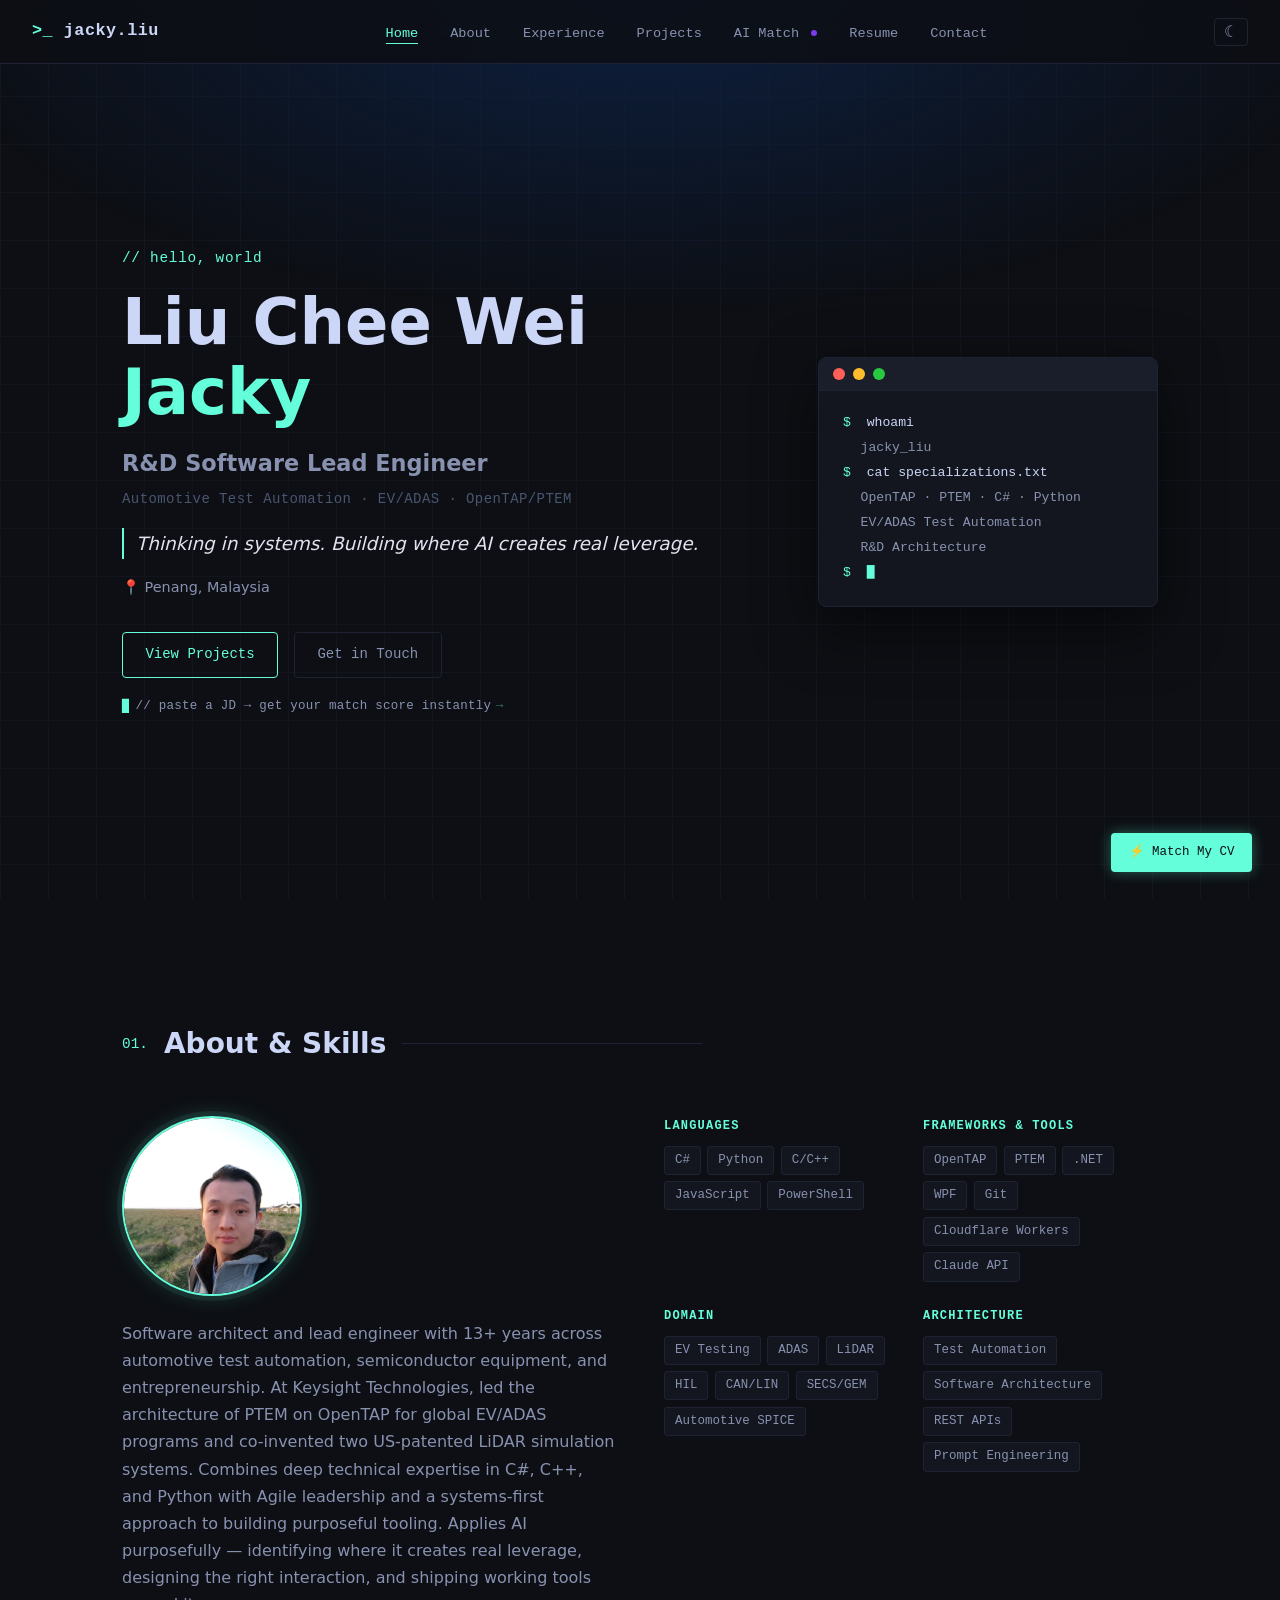
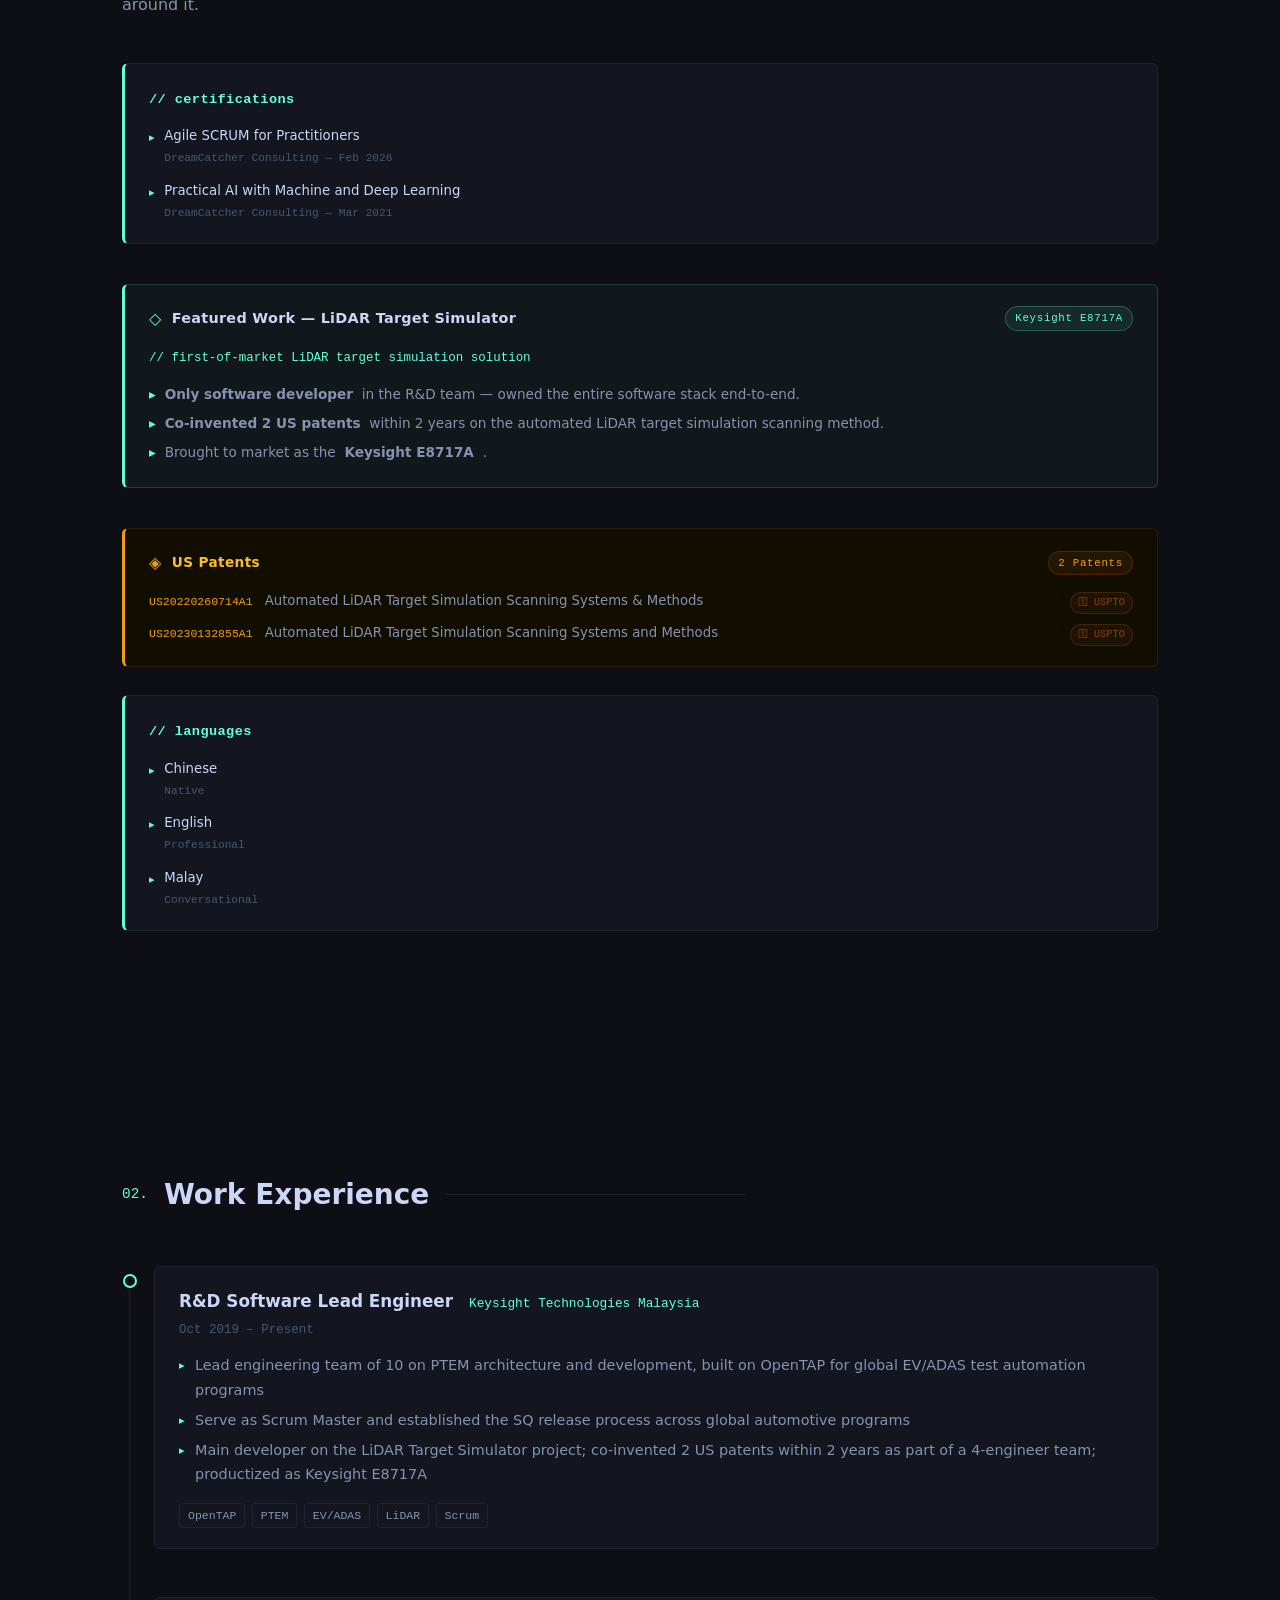
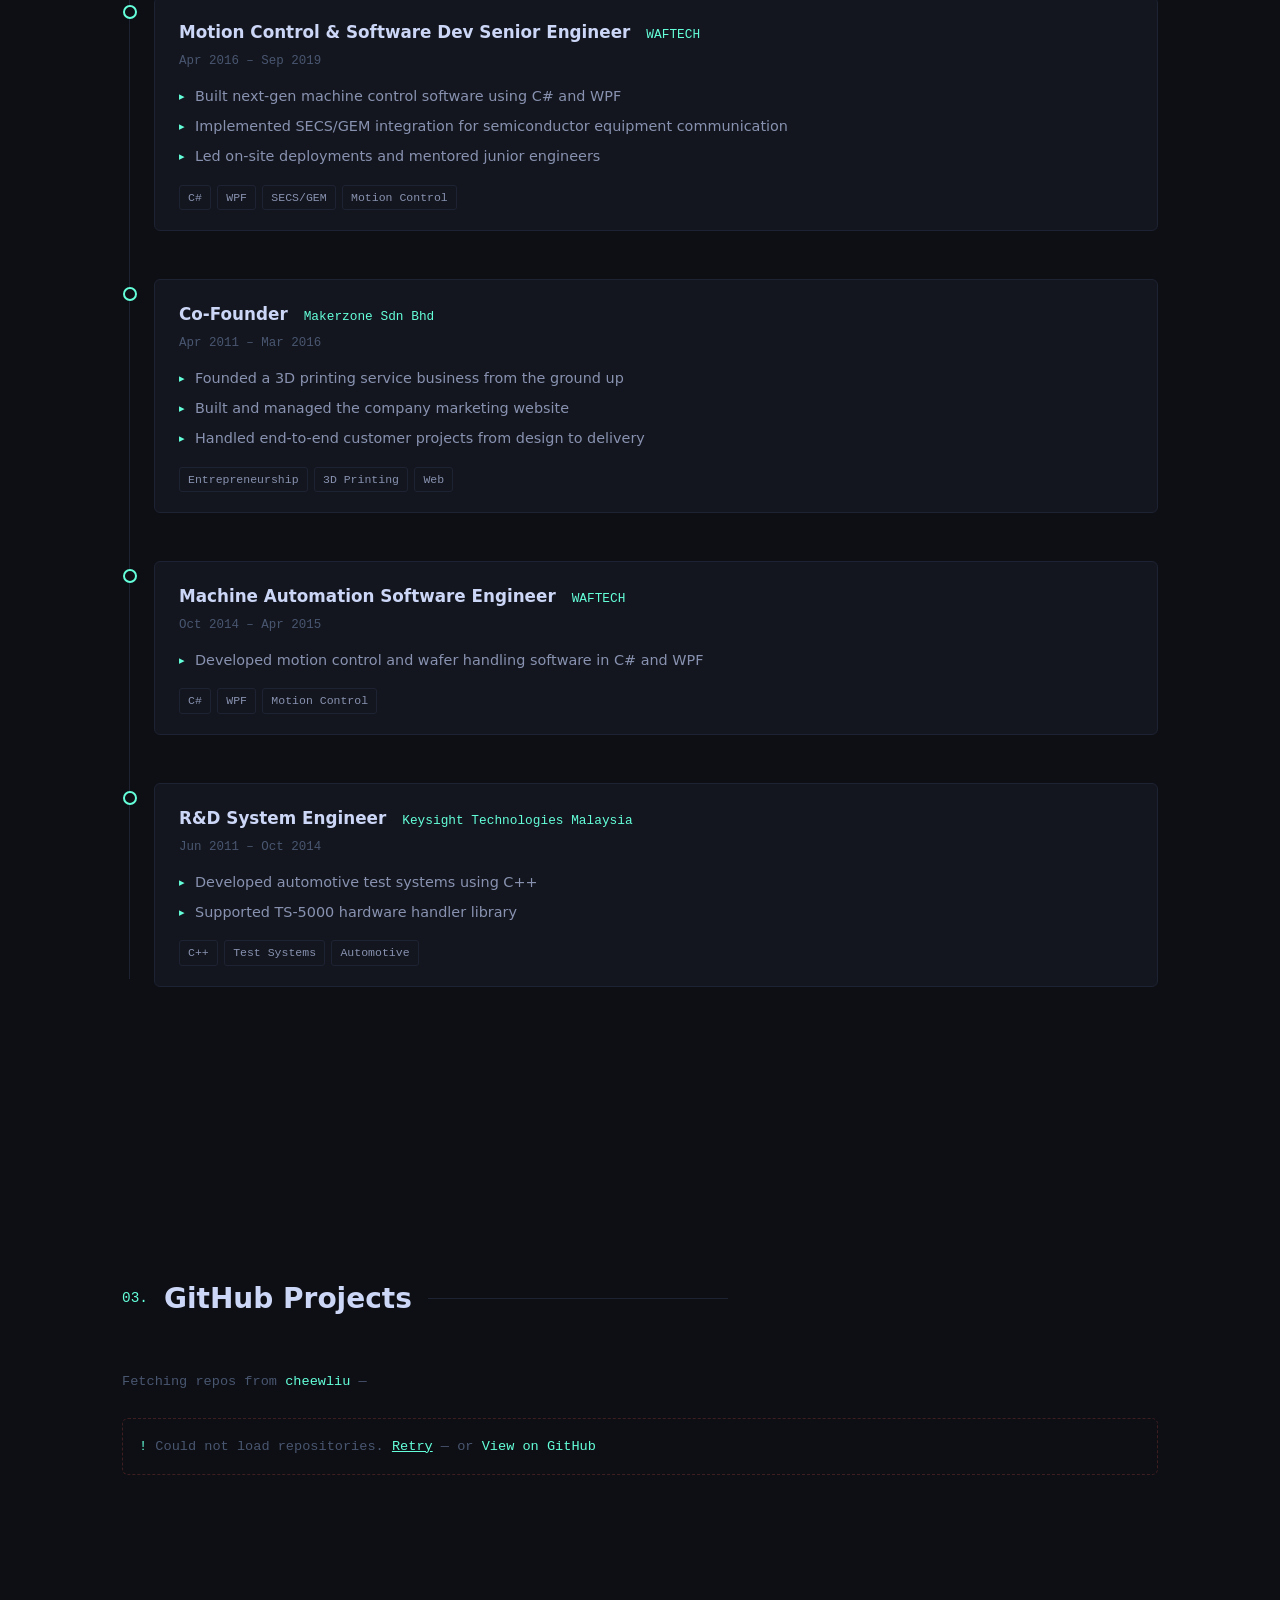
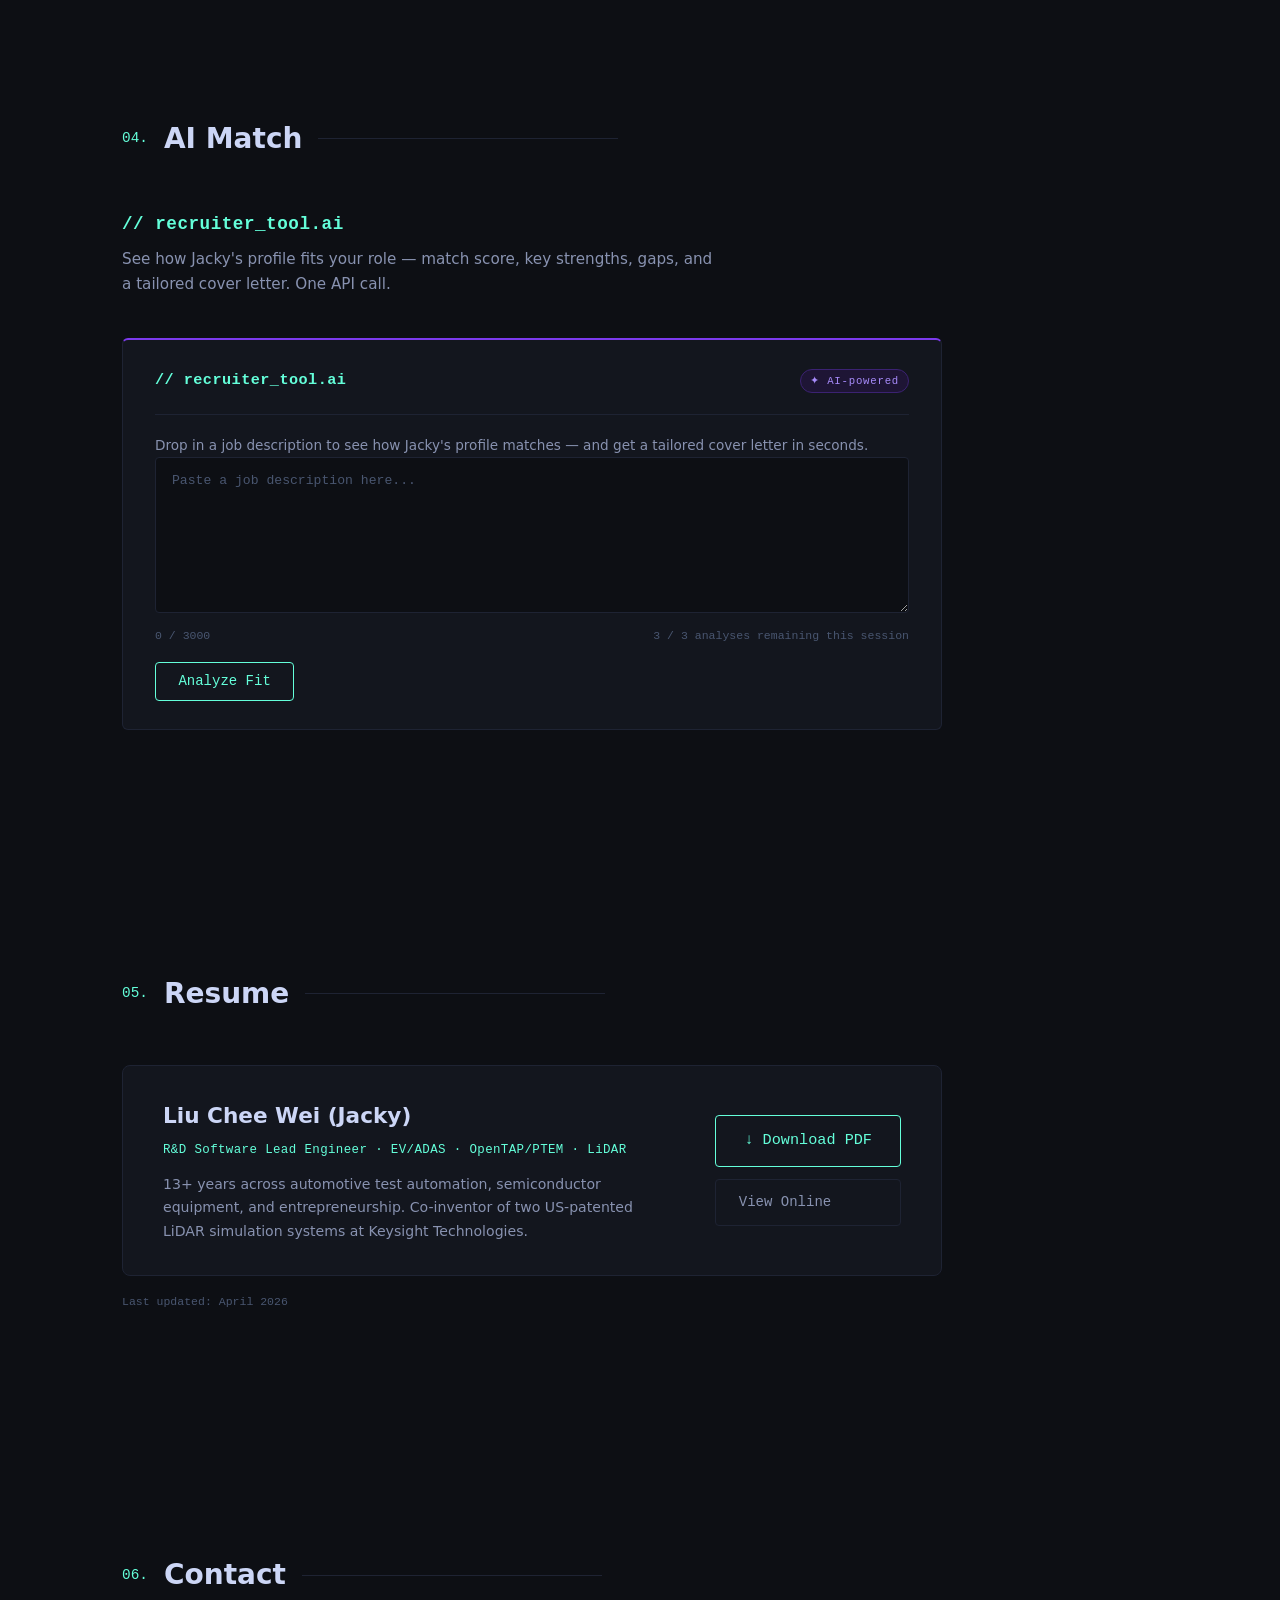
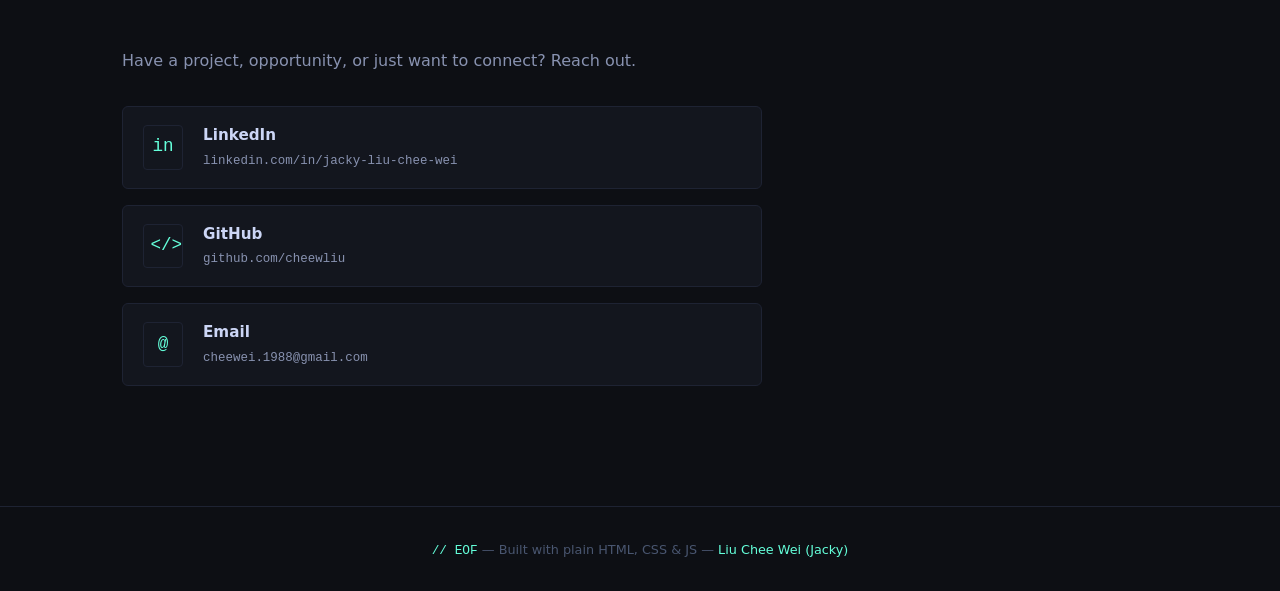
==== commit ec34201a: "fix: R&D team not cross-functional team in LiDAR card" ====
--- a/index.html
+++ b/index.html
@@ -266,7 +266,7 @@
       <div class="featured-body">
         <p class="featured-tagline"><span class="accent monospace">// first-of-market LiDAR target simulation solution</span></p>
         <ul class="featured-points">
-          <li><span class="featured-dot accent">▸</span> <strong>Only software developer</strong> in a cross-functional team — owned the entire software stack end-to-end.</li>
+          <li><span class="featured-dot accent">▸</span> <strong>Only software developer</strong> in the R&amp;D team — owned the entire software stack end-to-end.</li>
           <li><span class="featured-dot accent">▸</span> <strong>Co-invented 2 US patents</strong> within 2 years on the automated LiDAR target simulation scanning method.</li>
           <li><span class="featured-dot accent">▸</span> Brought to market as the <strong>Keysight E8717A</strong>.</li>
         </ul>
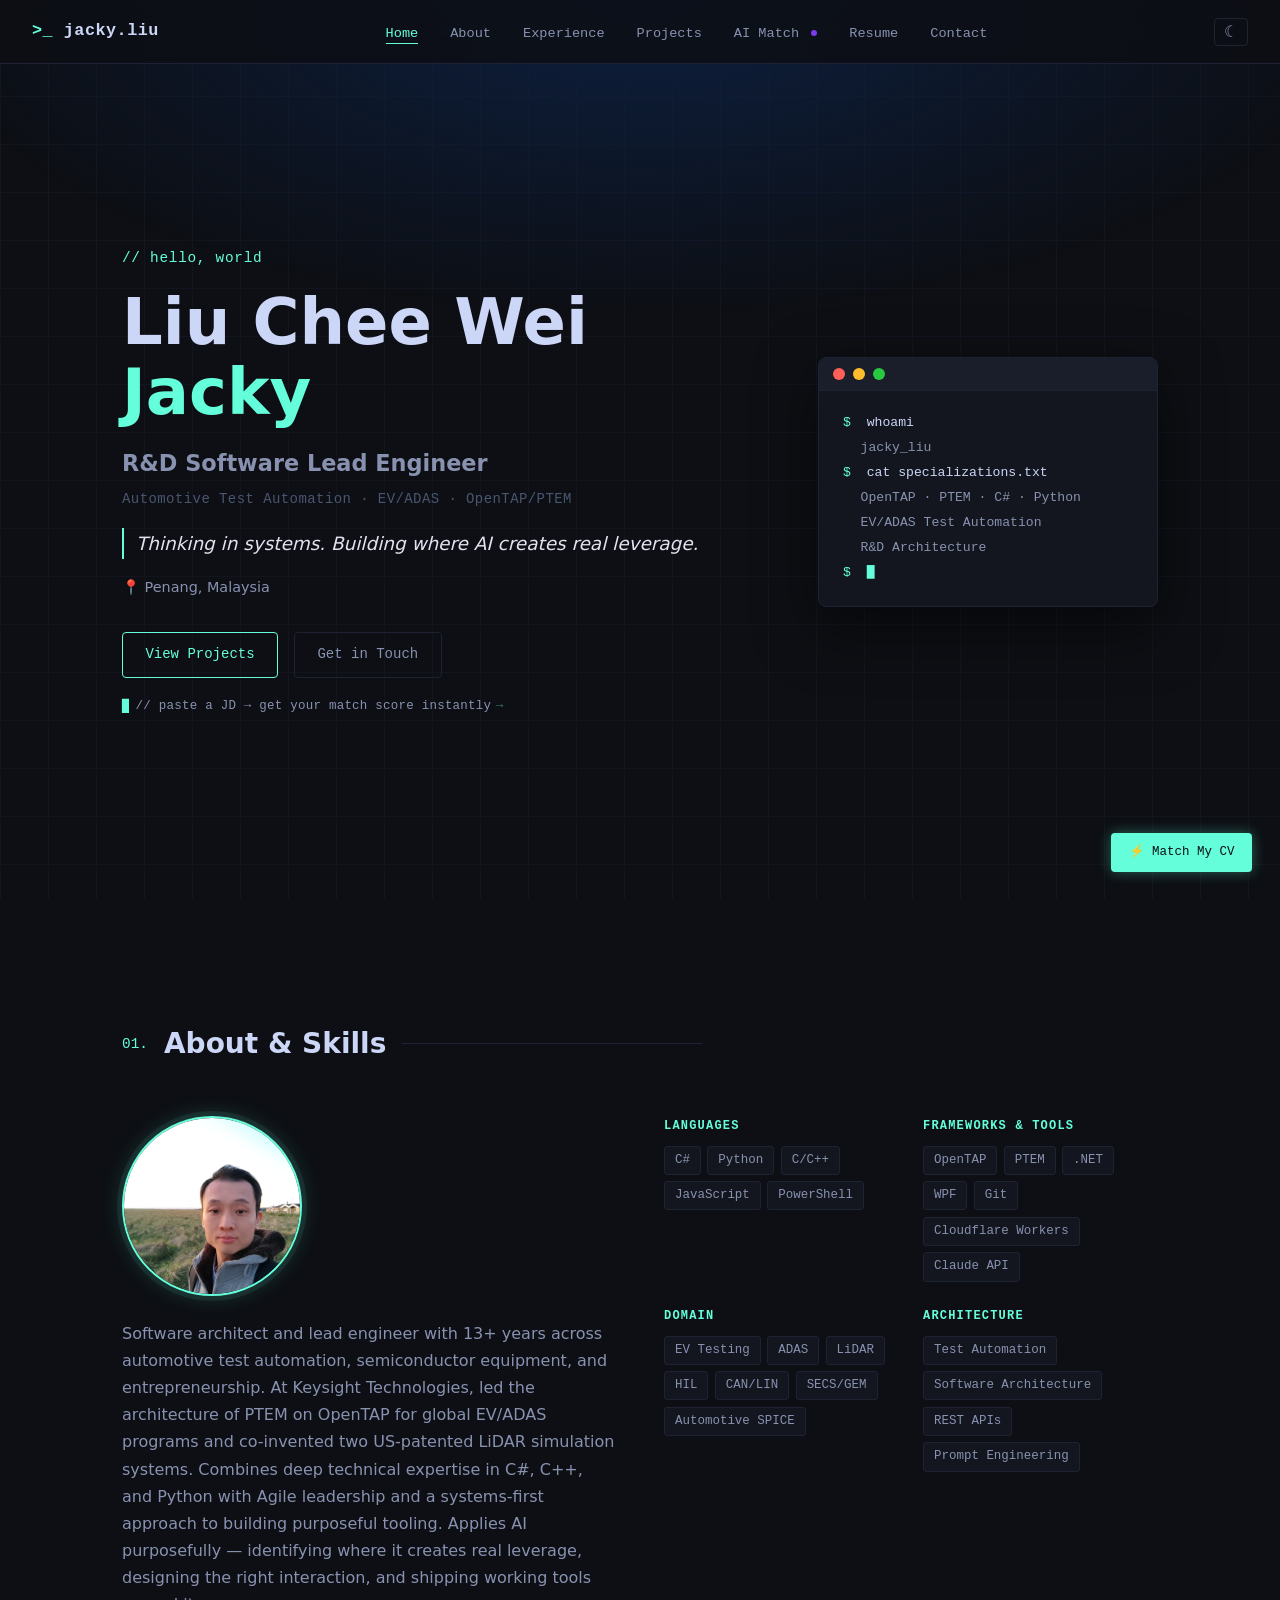
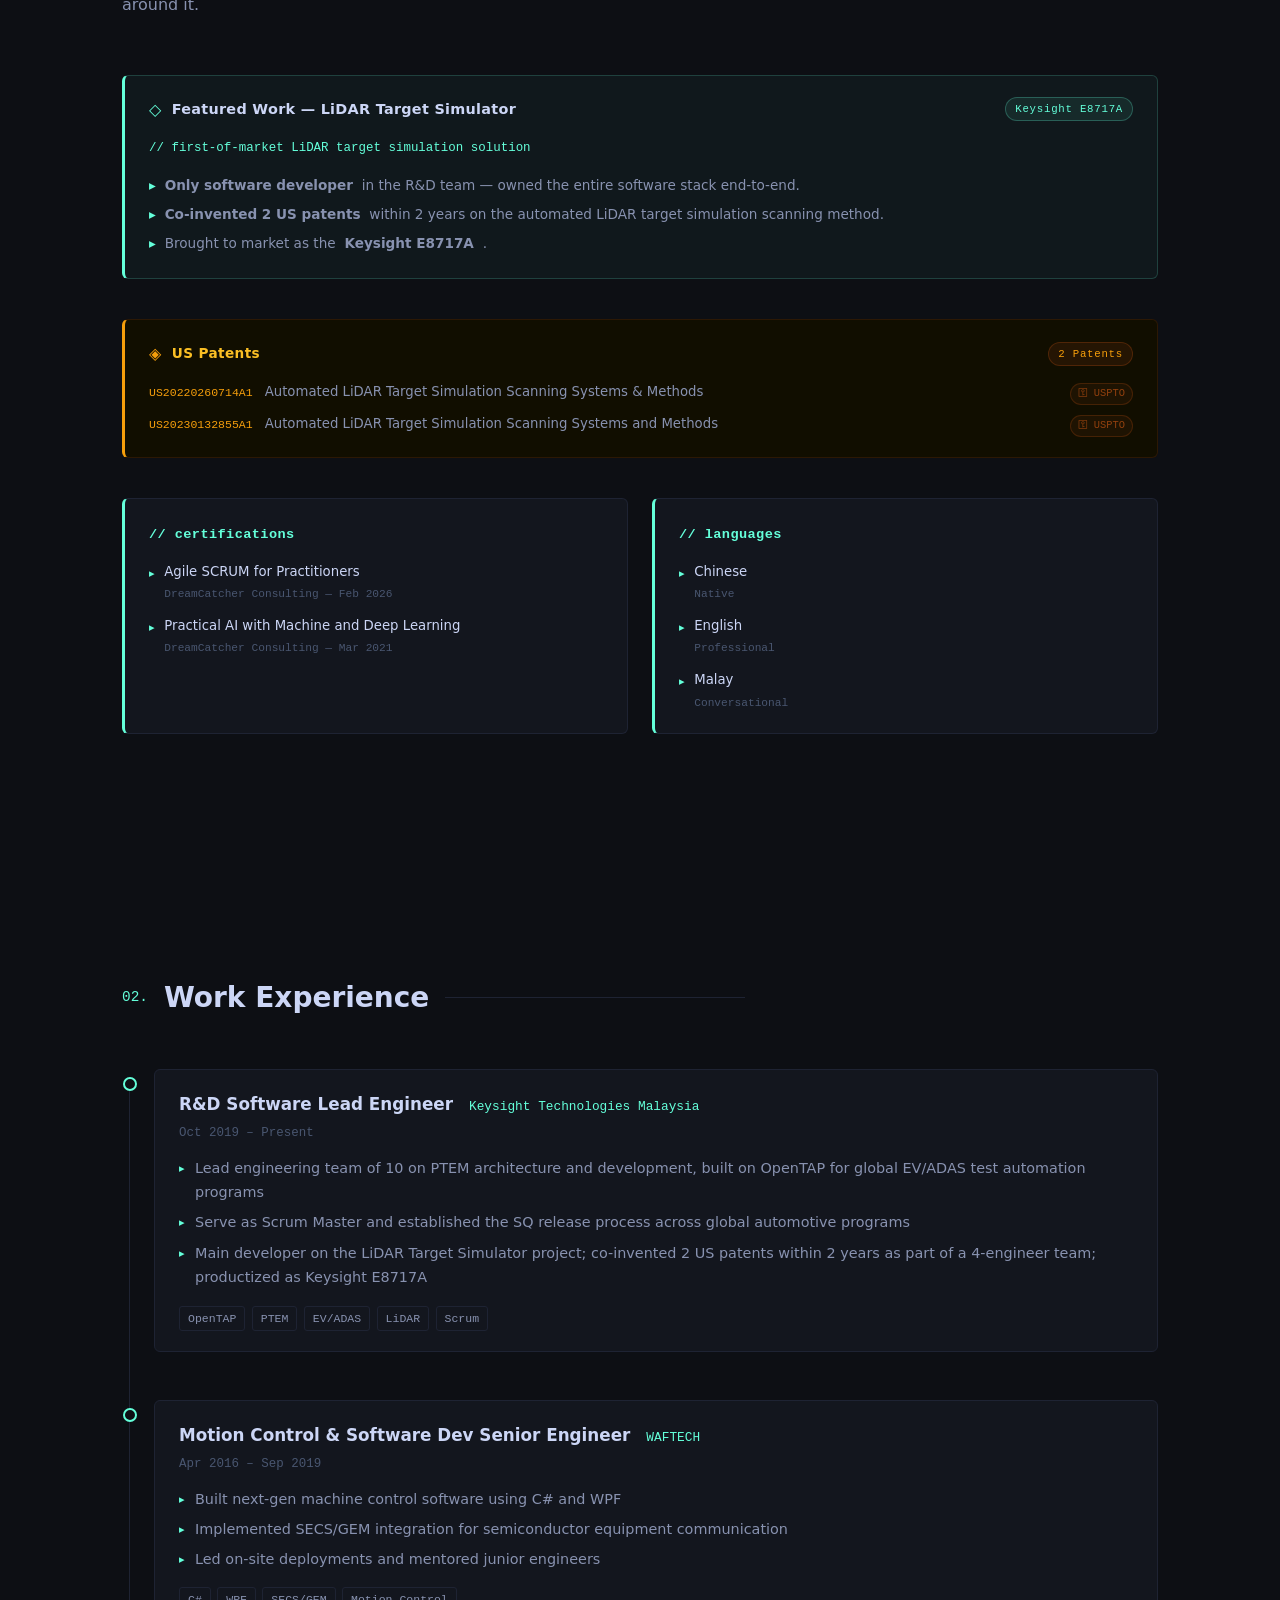
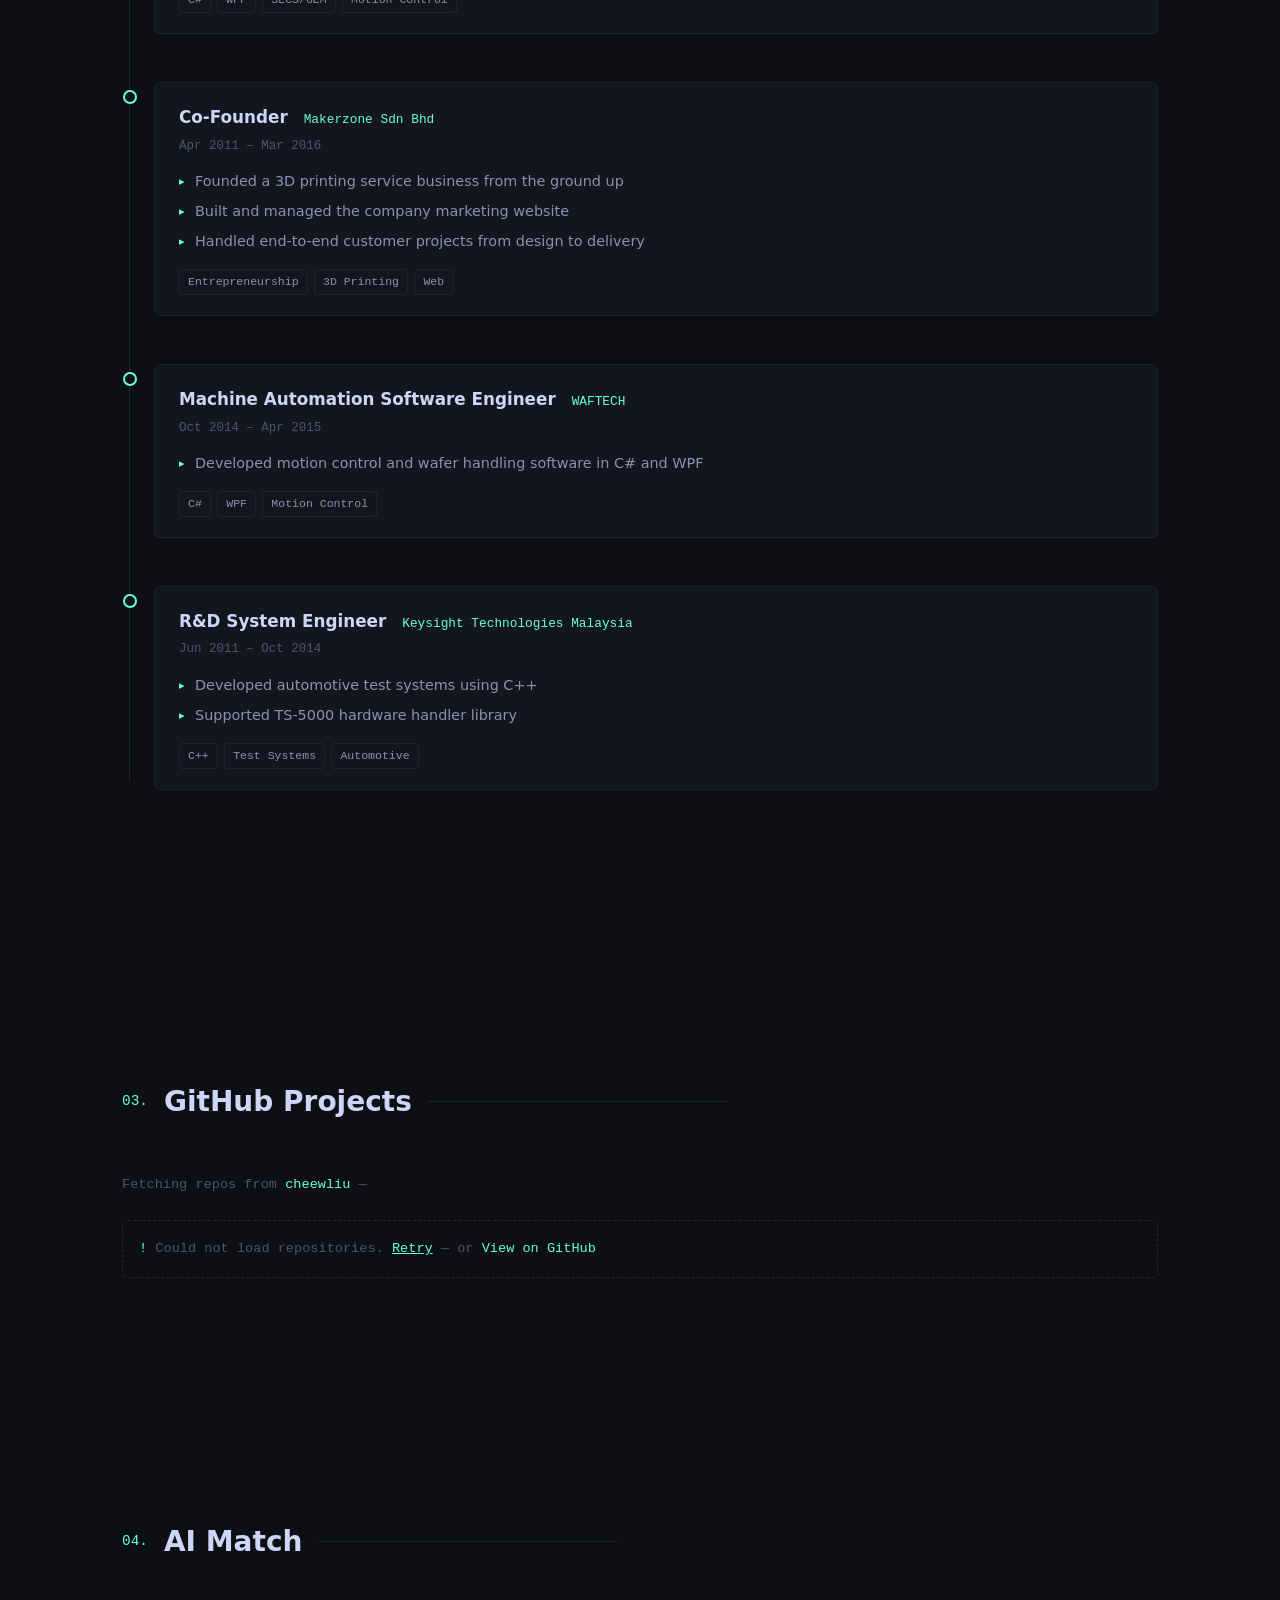
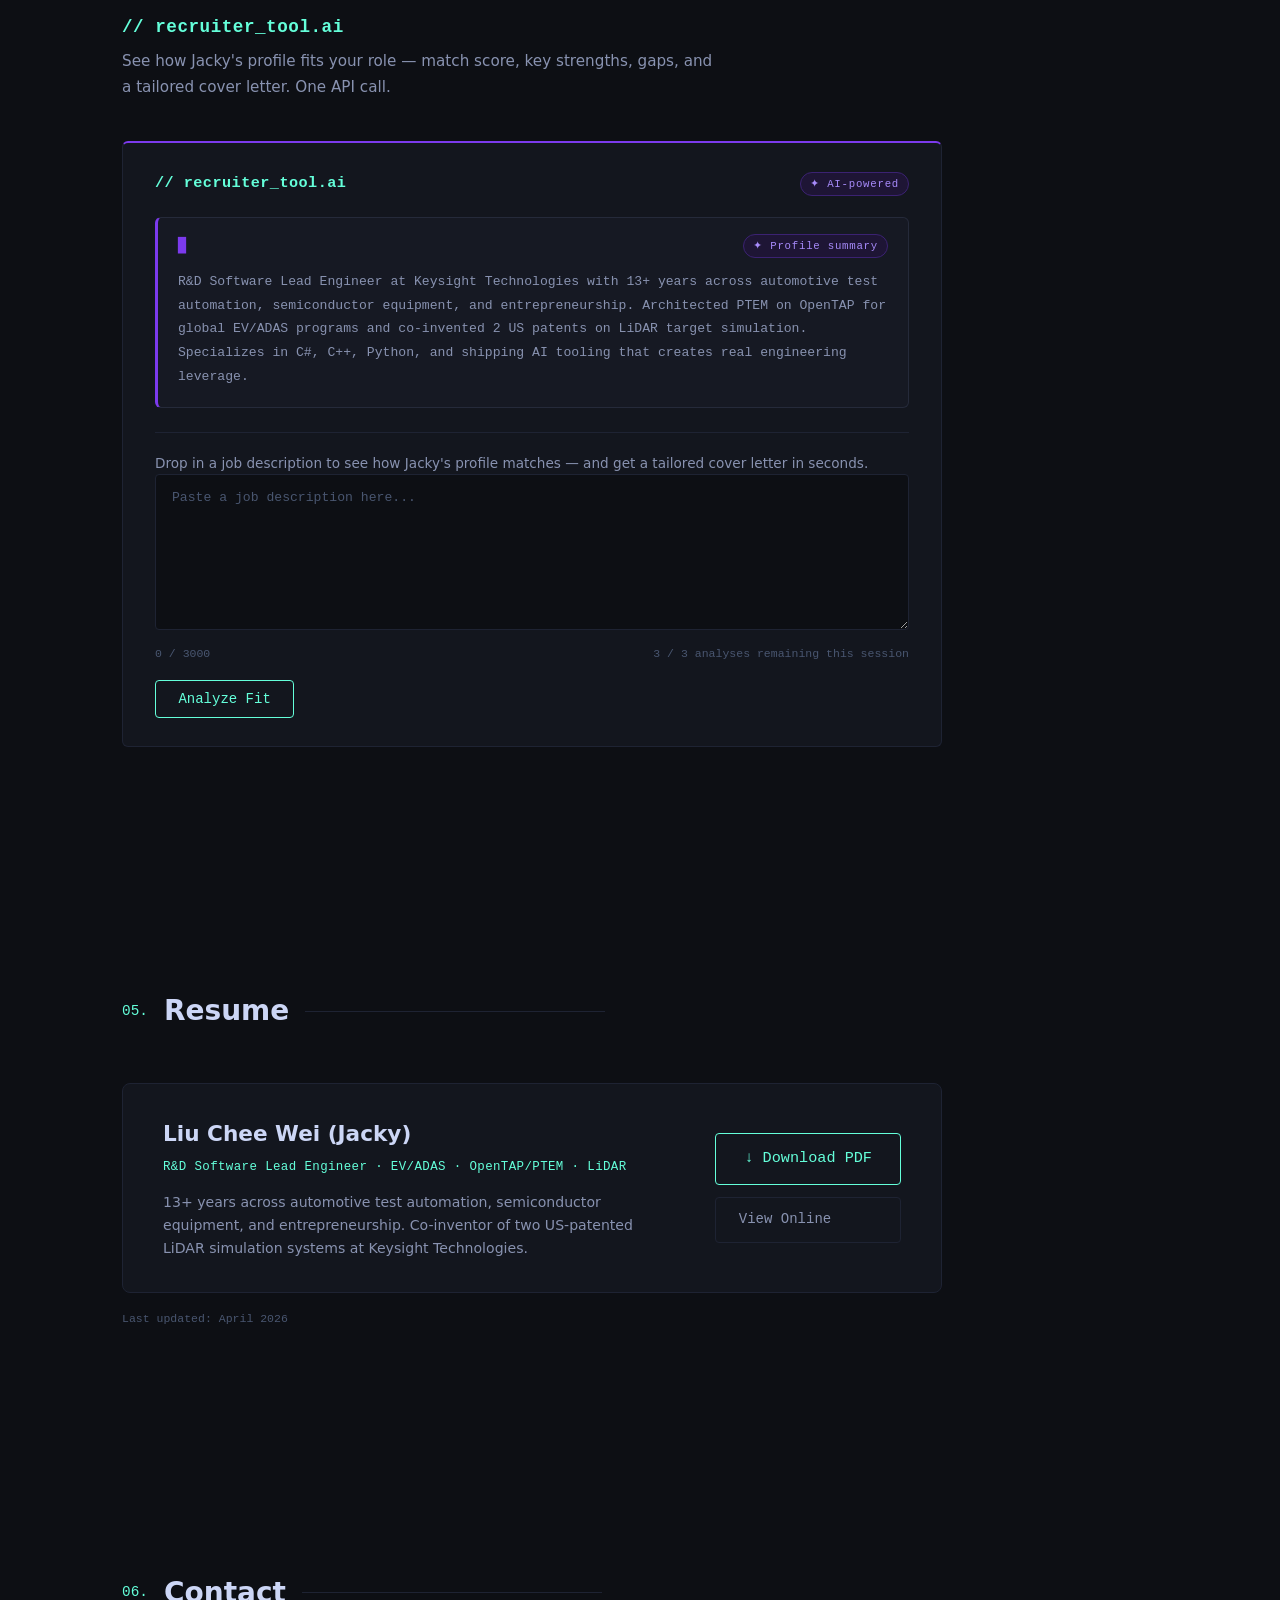
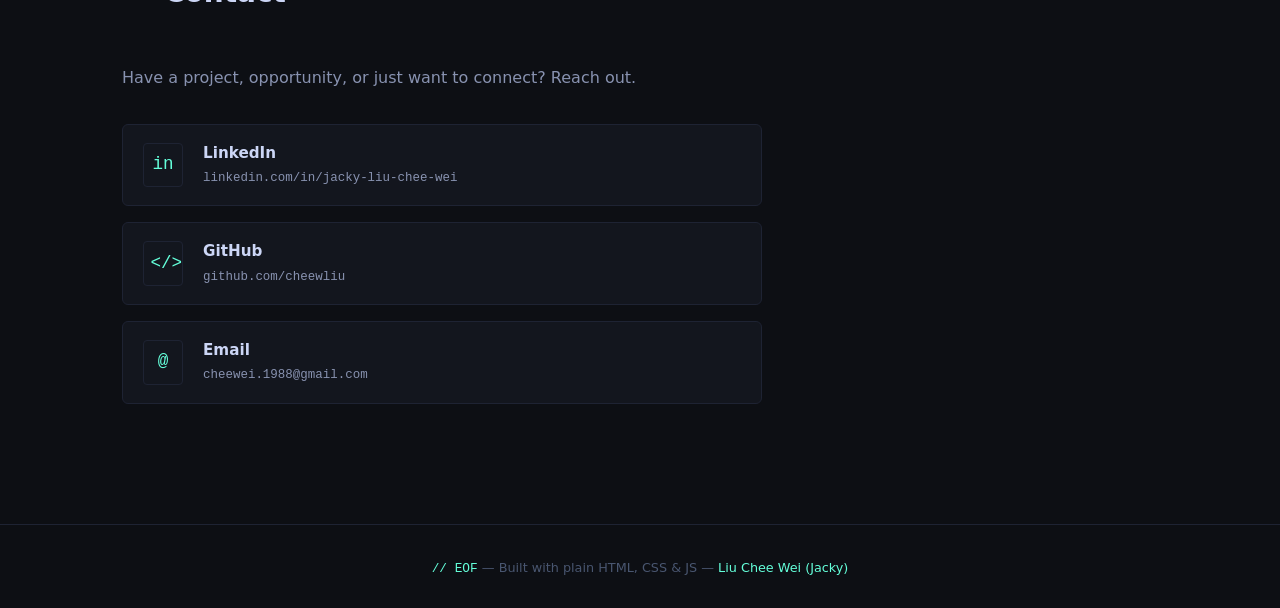
==== commit f8fb964a: "UX/UI polish: card hierarchy, hover states, AI summary fallback - About section: reorder cards to Fe" ====
--- a/index.html
+++ b/index.html
@@ -233,29 +233,6 @@
       </div>
     </div>
 
-    <!-- Certifications -->
-    <div class="certs-card">
-      <div class="certs-header">
-        <span class="certs-title monospace accent">// certifications</span>
-      </div>
-      <div class="certs-list">
-        <div class="cert-item">
-          <span class="cert-dot">▸</span>
-          <div>
-            <span class="cert-name">Agile SCRUM for Practitioners</span>
-            <span class="cert-meta">DreamCatcher Consulting &mdash; Feb 2026</span>
-          </div>
-        </div>
-        <div class="cert-item">
-          <span class="cert-dot">▸</span>
-          <div>
-            <span class="cert-name">Practical AI with Machine and Deep Learning</span>
-            <span class="cert-meta">DreamCatcher Consulting &mdash; Mar 2021</span>
-          </div>
-        </div>
-      </div>
-    </div>
-
     <!-- Featured work — LiDAR Target Simulator -->
     <div class="featured-card">
       <div class="featured-header">
@@ -294,31 +271,57 @@
       </div>
     </div>
 
-    <!-- Languages -->
-    <div class="certs-card">
-      <div class="certs-header">
-        <span class="certs-title monospace accent">// languages</span>
-      </div>
-      <div class="certs-list">
-        <div class="cert-item">
-          <span class="cert-dot">▸</span>
-          <div>
-            <span class="cert-name">Chinese</span>
-            <span class="cert-meta">Native</span>
-          </div>
-        </div>
-        <div class="cert-item">
-          <span class="cert-dot">▸</span>
-          <div>
-            <span class="cert-name">English</span>
-            <span class="cert-meta">Professional</span>
-          </div>
-        </div>
-        <div class="cert-item">
-          <span class="cert-dot">▸</span>
-          <div>
-            <span class="cert-name">Malay</span>
-            <span class="cert-meta">Conversational</span>
+    <!-- Secondary info: Certifications + Languages in 2-col grid -->
+    <div class="about-meta-grid">
+      <!-- Certifications -->
+      <div class="certs-card">
+        <div class="certs-header">
+          <span class="certs-title monospace accent">// certifications</span>
+        </div>
+        <div class="certs-list">
+          <div class="cert-item">
+            <span class="cert-dot">▸</span>
+            <div>
+              <span class="cert-name">Agile SCRUM for Practitioners</span>
+              <span class="cert-meta">DreamCatcher Consulting &mdash; Feb 2026</span>
+            </div>
+          </div>
+          <div class="cert-item">
+            <span class="cert-dot">▸</span>
+            <div>
+              <span class="cert-name">Practical AI with Machine and Deep Learning</span>
+              <span class="cert-meta">DreamCatcher Consulting &mdash; Mar 2021</span>
+            </div>
+          </div>
+        </div>
+      </div>
+
+      <!-- Languages -->
+      <div class="certs-card">
+        <div class="certs-header">
+          <span class="certs-title monospace accent">// languages</span>
+        </div>
+        <div class="certs-list">
+          <div class="cert-item">
+            <span class="cert-dot">▸</span>
+            <div>
+              <span class="cert-name">Chinese</span>
+              <span class="cert-meta">Native</span>
+            </div>
+          </div>
+          <div class="cert-item">
+            <span class="cert-dot">▸</span>
+            <div>
+              <span class="cert-name">English</span>
+              <span class="cert-meta">Professional</span>
+            </div>
+          </div>
+          <div class="cert-item">
+            <span class="cert-dot">▸</span>
+            <div>
+              <span class="cert-name">Malay</span>
+              <span class="cert-meta">Conversational</span>
+            </div>
           </div>
         </div>
       </div>
@@ -493,9 +496,9 @@
       <div class="ai-summary" id="ai-summary">
         <div class="ai-summary-header">
           <span class="ai-header-cursor">▊</span>
-          <span class="ai-badge">✦ Generated by AI</span>
-        </div>
-        <div class="ai-summary-body" id="ai-summary-body">
+          <span class="ai-badge" id="ai-summary-badge">✦ Generated by AI</span>
+        </div>
+        <div class="ai-summary-body" id="ai-summary-body" data-fallback="R&amp;D Software Lead Engineer at Keysight Technologies with 13+ years across automotive test automation, semiconductor equipment, and entrepreneurship. Architected PTEM on OpenTAP for global EV/ADAS programs and co-invented 2 US patents on LiDAR target simulation. Specializes in C#, C++, Python, and shipping AI tooling that creates real engineering leverage.">
           <span class="ai-loading">Analyzing profile<span class="ai-dots"><span>.</span><span>.</span><span>.</span></span></span>
         </div>
       </div>
--- a/style.css
+++ b/style.css
@@ -1729,4 +1729,74 @@
   gap: 0.55rem;
 }
 
-.featured-dot { flex-shrink: 0; }+.featured-dot { flex-shrink: 0; }
+
+/* ── About meta grid (Certs + Languages, side by side) ── */
+.about-meta-grid {
+  margin-top: 2.5rem;
+  display: grid;
+  grid-template-columns: 1fr 1fr;
+  gap: 1.5rem;
+}
+
+.about-meta-grid .certs-card {
+  margin-top: 0;
+}
+
+@media (max-width: 720px) {
+  .about-meta-grid {
+    grid-template-columns: 1fr;
+    gap: 1.25rem;
+  }
+}
+
+/* ── Card hover polish ── */
+.featured-card,
+.patents-card,
+.certs-card,
+.contact-card,
+.project-card {
+  transition: transform 0.25s ease, border-color 0.25s ease, box-shadow 0.25s ease;
+}
+
+.featured-card:hover,
+.certs-card:hover,
+.contact-card:hover,
+.project-card:hover {
+  transform: translateY(-3px);
+  border-color: rgba(100, 255, 218, 0.4);
+  box-shadow: 0 8px 24px rgba(100, 255, 218, 0.08);
+}
+
+body.light-mode .featured-card:hover,
+body.light-mode .certs-card:hover,
+body.light-mode .contact-card:hover,
+body.light-mode .project-card:hover {
+  border-color: rgba(91, 33, 182, 0.4);
+  box-shadow: 0 8px 24px rgba(91, 33, 182, 0.12);
+}
+
+.patents-card:hover {
+  transform: translateY(-3px);
+  box-shadow: 0 8px 24px rgba(245, 158, 11, 0.12);
+  border-color: #92400e88;
+}
+
+.patent-item,
+.cert-item {
+  transition: transform 0.18s ease, background 0.18s ease;
+}
+
+.patent-item:hover {
+  transform: translateX(3px);
+  background: rgba(245, 158, 11, 0.06);
+}
+
+.cert-item:hover {
+  background: rgba(100, 255, 218, 0.04);
+  border-radius: 4px;
+}
+
+body.light-mode .cert-item:hover {
+  background: rgba(91, 33, 182, 0.05);
+}
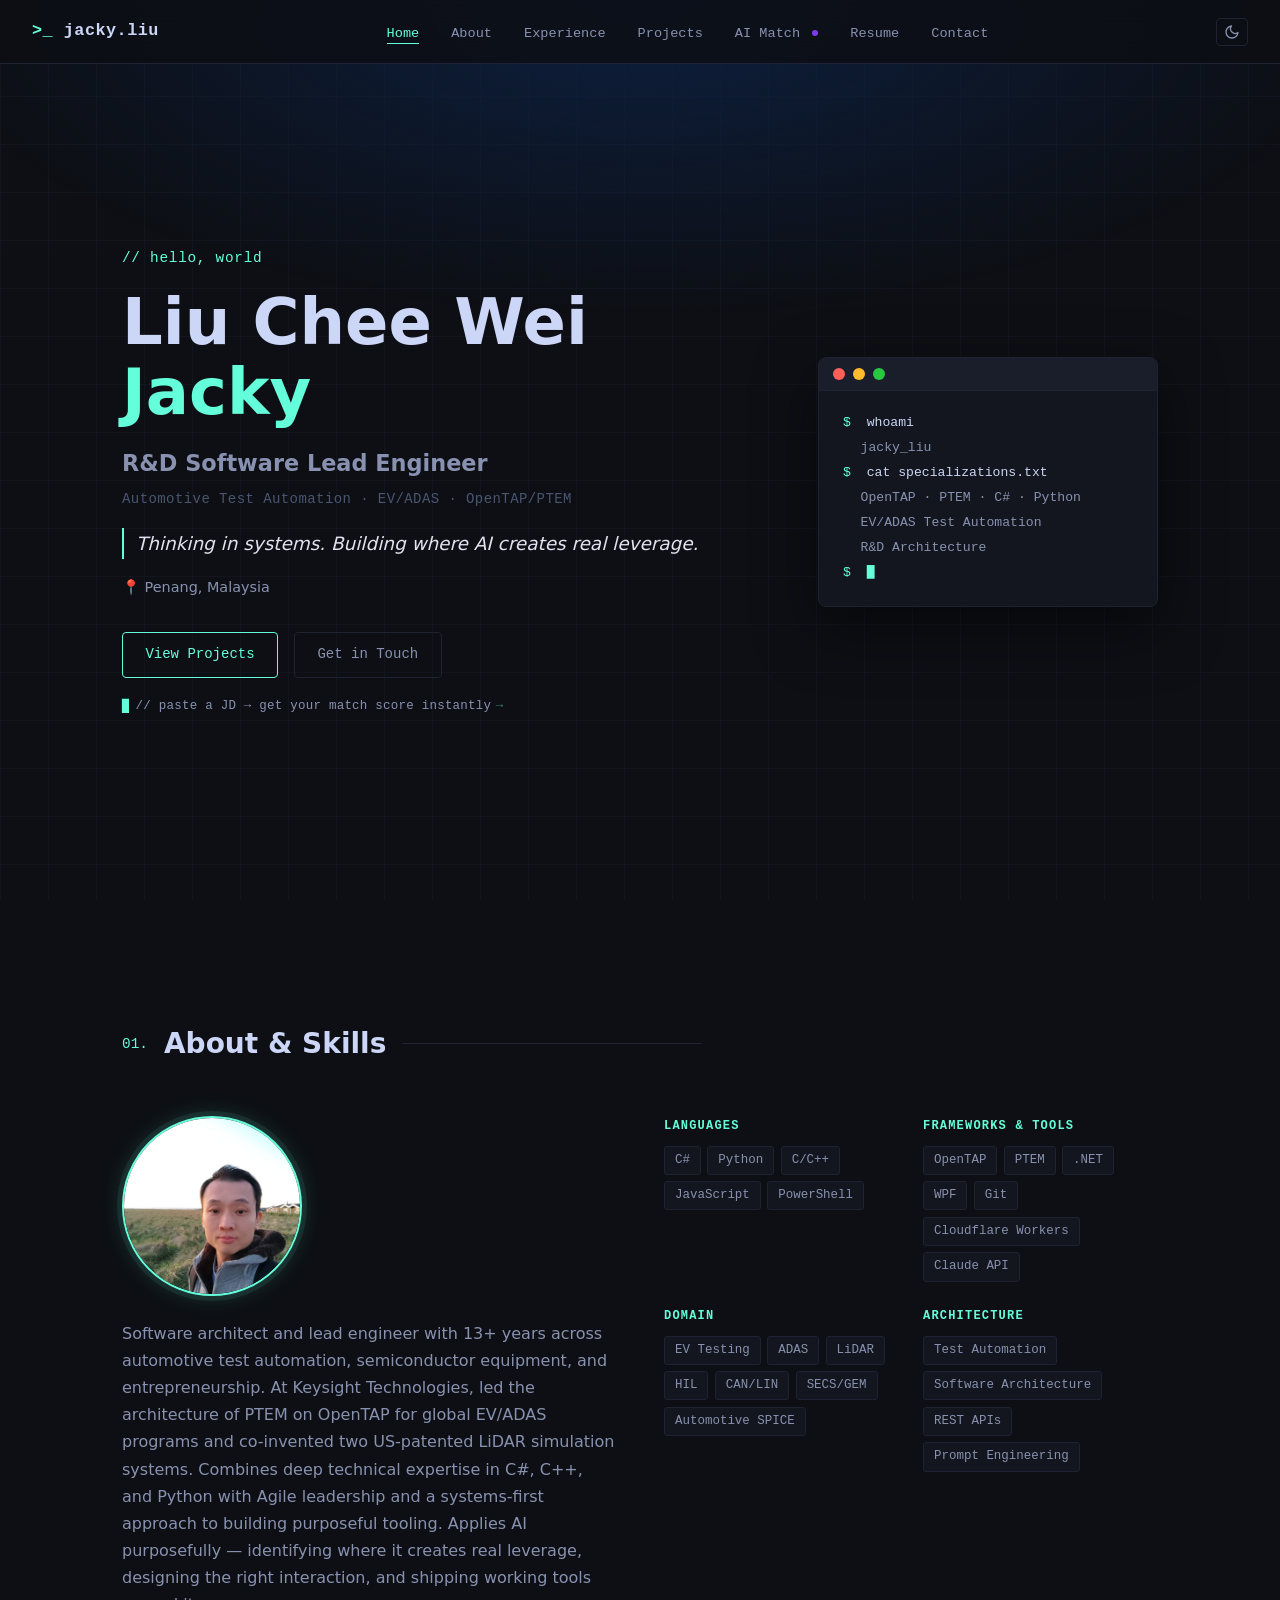
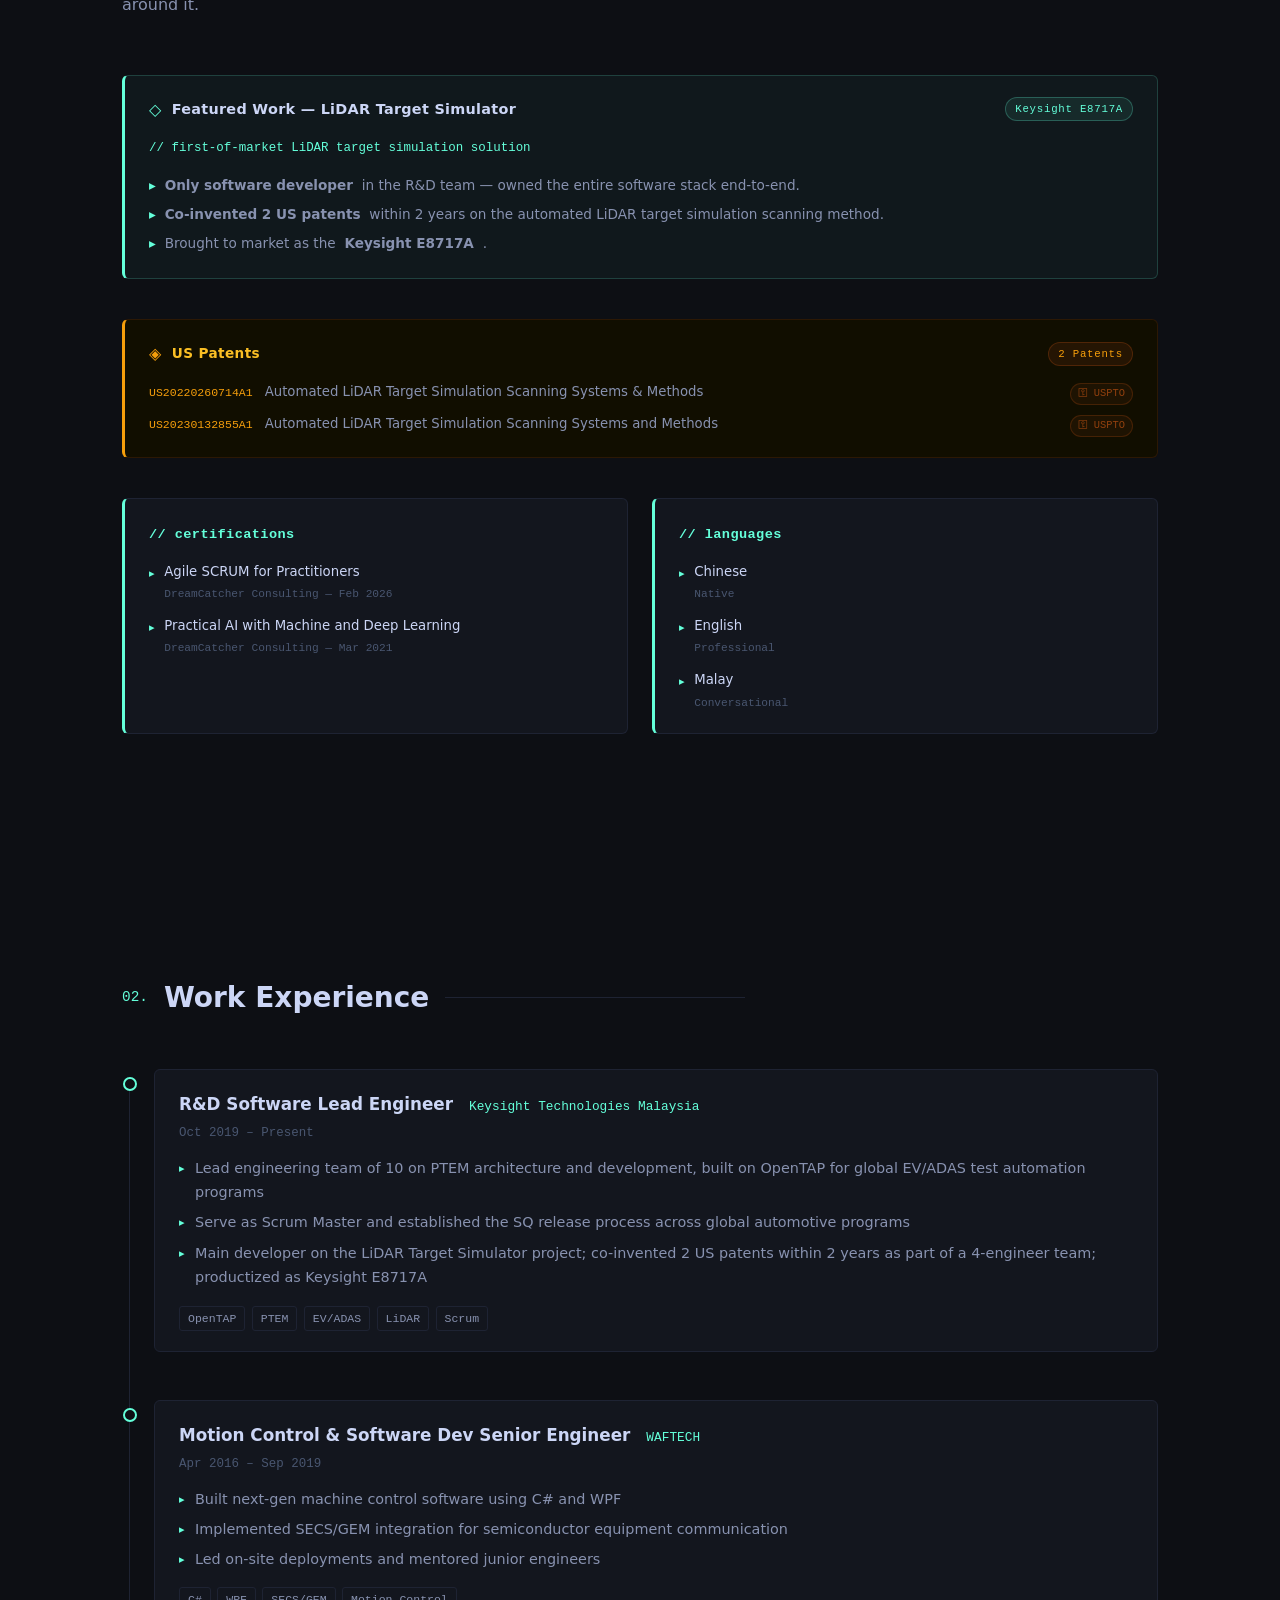
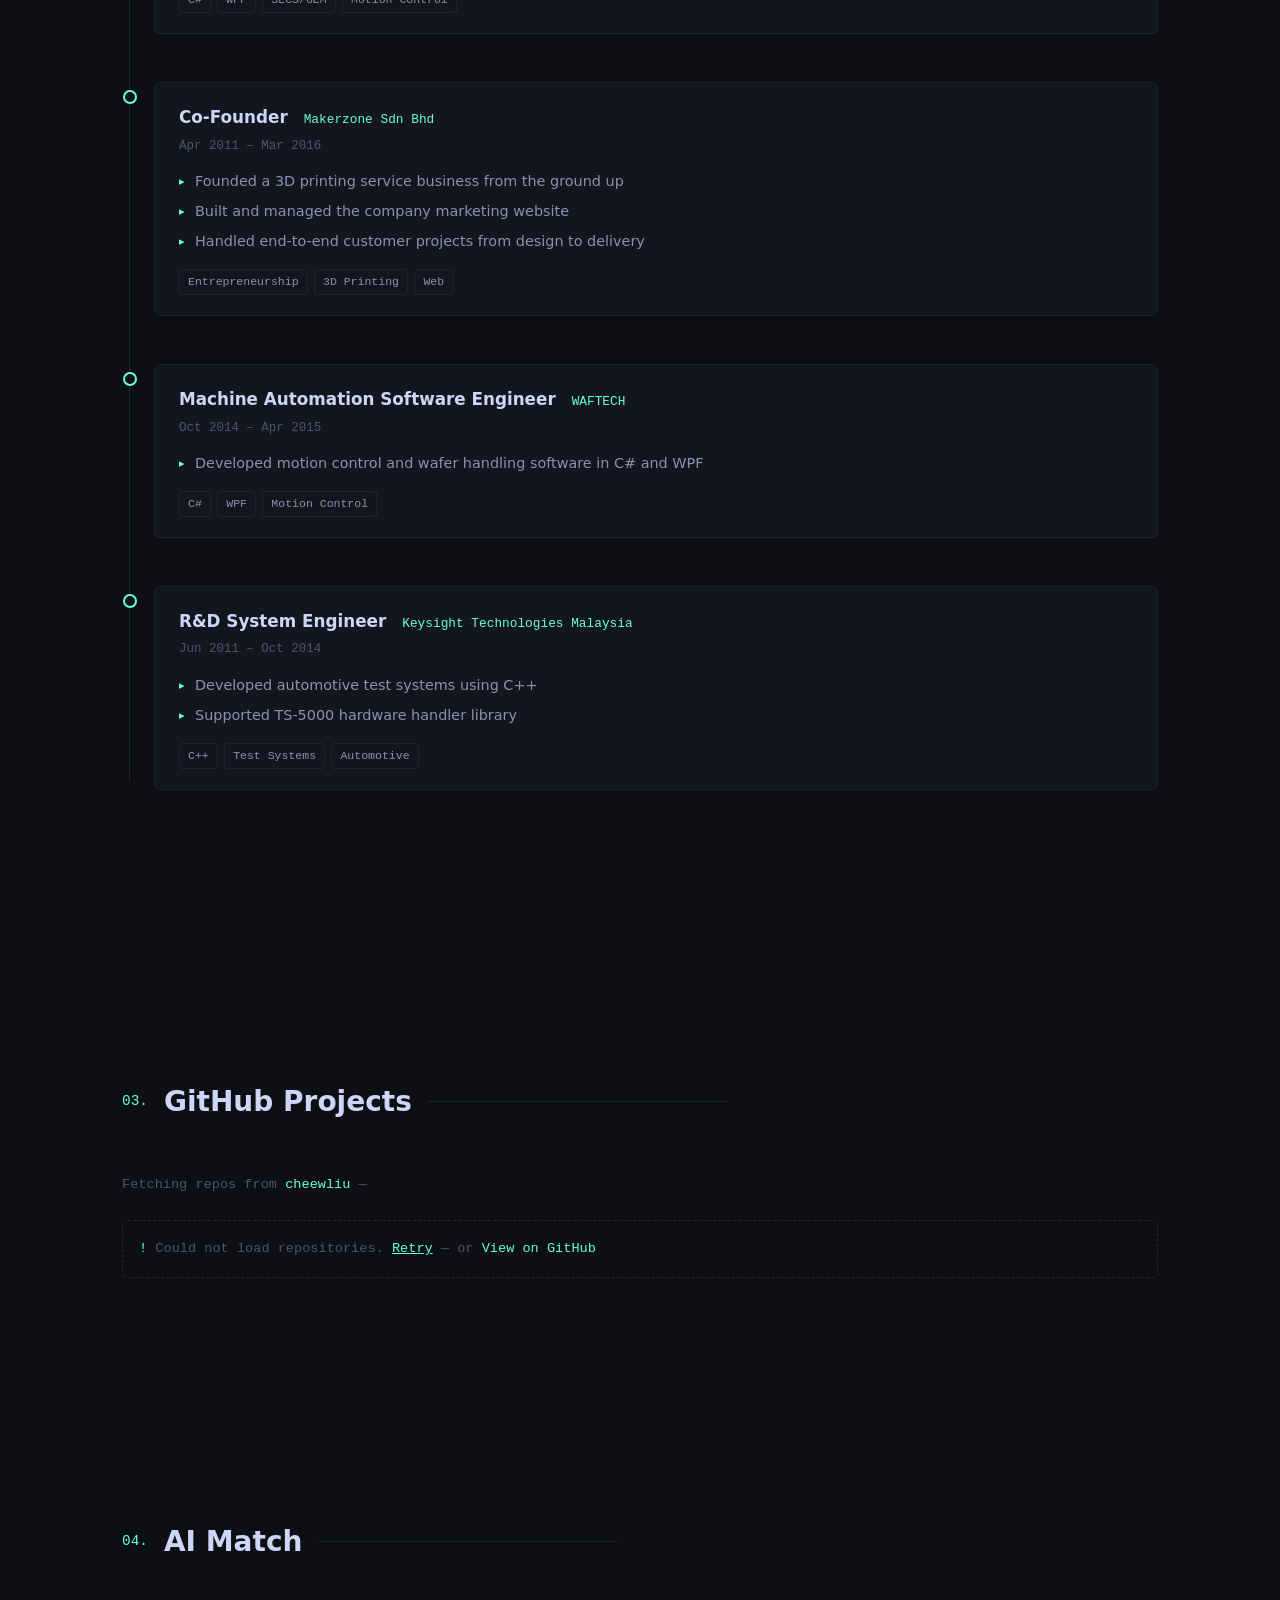
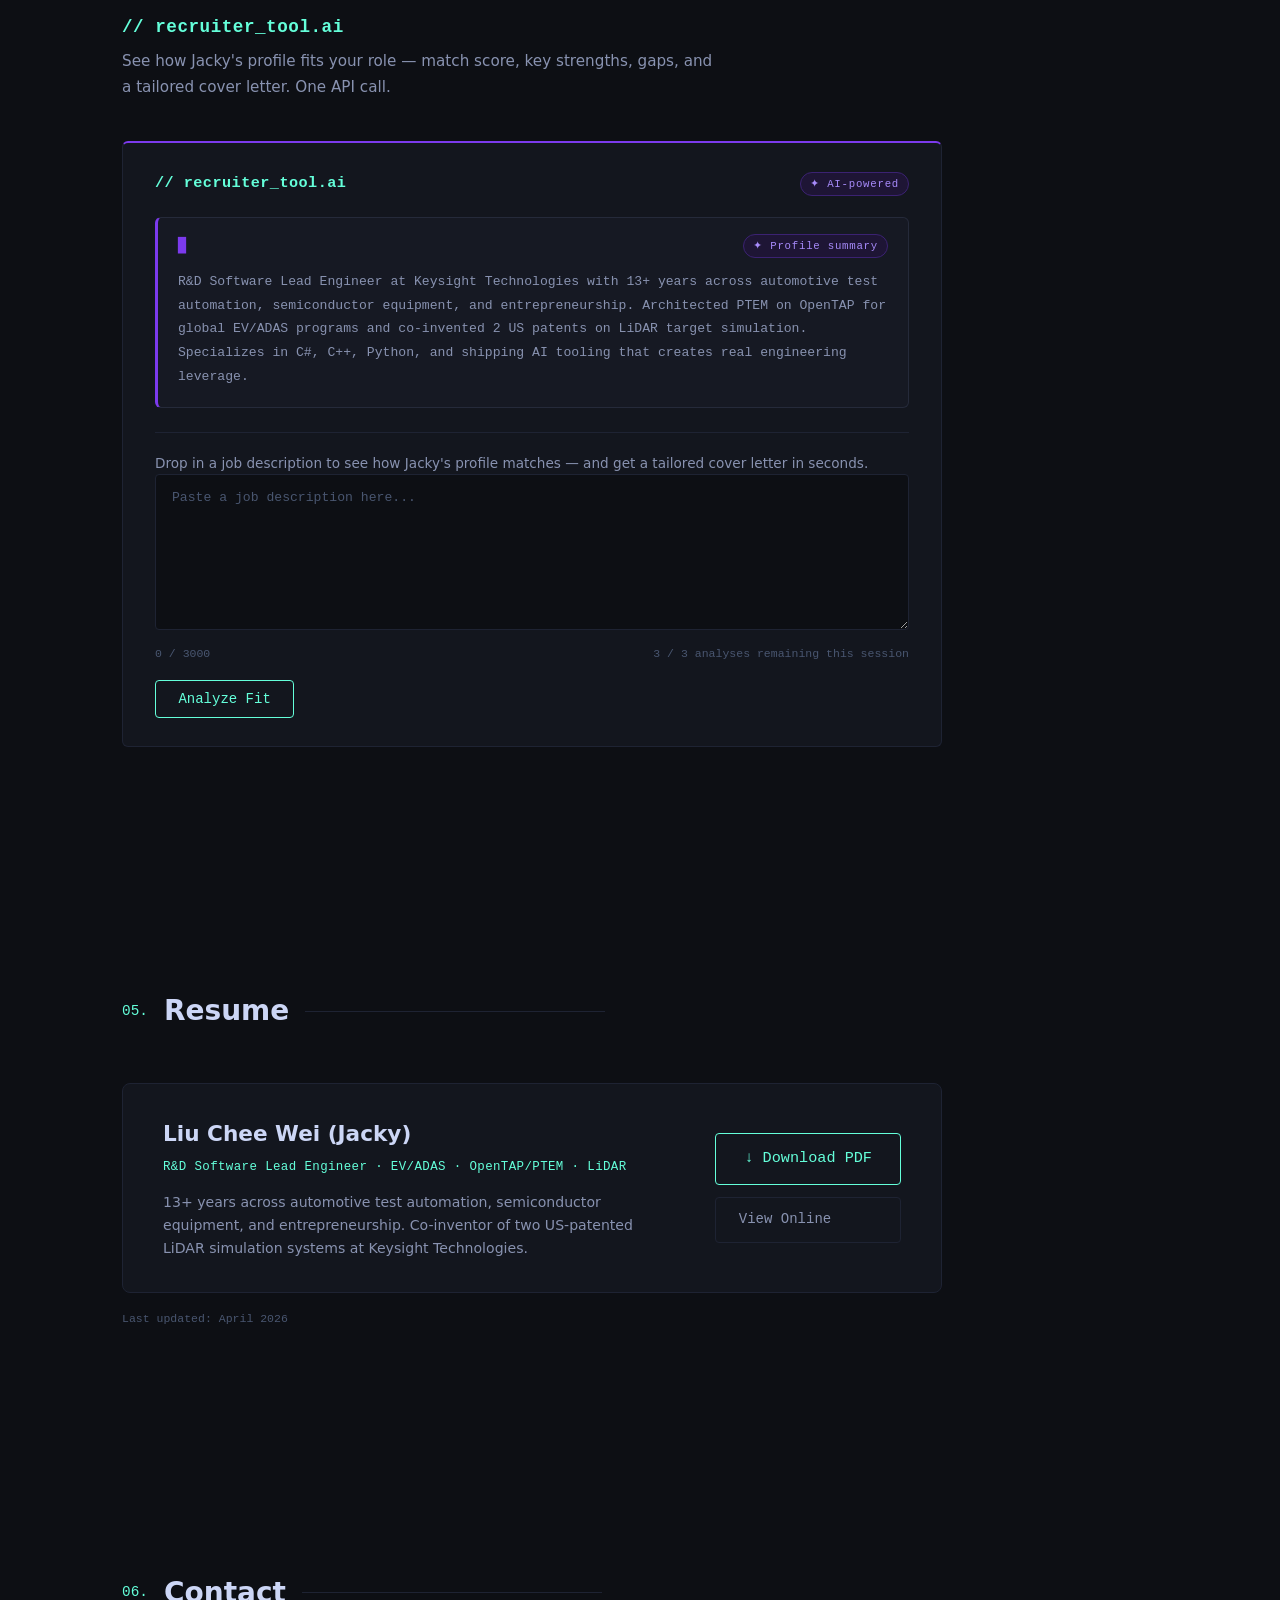
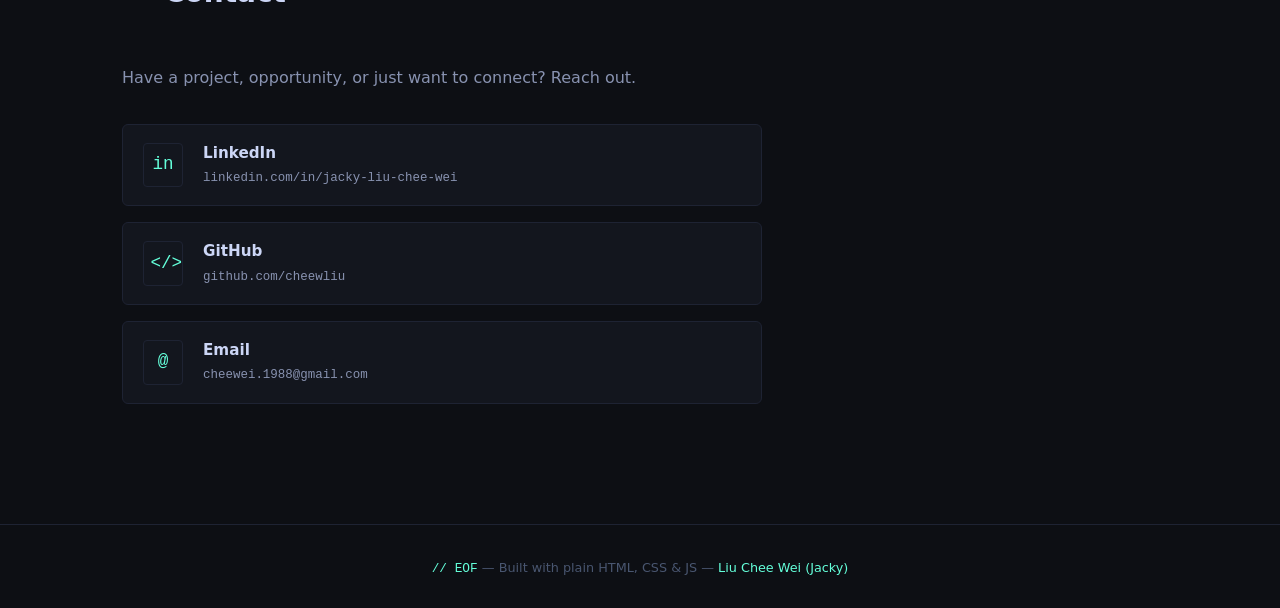
==== commit aa196a19: "Compress profile photo, harden security, polish UI/UX, expand SEO Performance: - assets/profile.jpg:" ====
--- a/index.html
+++ b/index.html
@@ -3,6 +3,9 @@
 <head>
   <meta charset="UTF-8" />
   <meta name="viewport" content="width=device-width, initial-scale=1.0" />
+  <meta http-equiv="Content-Security-Policy" content="default-src 'self'; script-src 'self' 'unsafe-inline'; style-src 'self' 'unsafe-inline'; img-src 'self' data: https:; font-src 'self' data:; connect-src 'self' https://jacky-portfolio-proxy.cheewei-1988.workers.dev https://api.github.com; frame-ancestors 'none'; base-uri 'self'; form-action 'self';" />
+  <meta http-equiv="X-Content-Type-Options" content="nosniff" />
+  <meta name="referrer" content="strict-origin-when-cross-origin" />
   <title>Liu Chee Wei (Jacky) — R&D Software Lead Engineer</title>
   <meta name="description" content="Portfolio of Liu Chee Wei (Jacky) — R&D Software Lead Engineer specializing in EV/ADAS test automation, OpenTAP/PTEM, LiDAR, and AI-powered tooling. 13+ years at Keysight Technologies. 2 US patents." />
   <!-- Open Graph / LinkedIn / Facebook -->
@@ -11,8 +14,8 @@
   <meta property="og:url" content="https://cheewliu.github.io/" />
   <meta property="og:type" content="website" />
   <meta property="og:image" content="https://cheewliu.github.io/assets/profile.jpg" />
-  <meta property="og:image:width" content="400" />
-  <meta property="og:image:height" content="400" />
+  <meta property="og:image:width" content="800" />
+  <meta property="og:image:height" content="1067" />
   <meta property="og:image:alt" content="Liu Chee Wei (Jacky) — R&D Software Lead Engineer" />
   <meta property="og:image:type" content="image/jpeg" />
   <meta property="og:locale" content="en_US" />
@@ -104,6 +107,51 @@
           { "@type": "ListItem", "position": 1, "name": "Home", "item": "https://cheewliu.github.io/" },
           { "@type": "ListItem", "position": 2, "name": "Resume", "item": "https://cheewliu.github.io/resume.html" }
         ]
+      },
+      {
+        "@type": "FAQPage",
+        "mainEntity": [
+          {
+            "@type": "Question",
+            "name": "What does Liu Chee Wei (Jacky) specialize in?",
+            "acceptedAnswer": {
+              "@type": "Answer",
+              "text": "R&D software architecture for EV/ADAS test automation. Lead engineer on PTEM built on OpenTAP at Keysight Technologies, with deep experience in C#, C++, Python, LiDAR target simulation, HIL testing, and SECS/GEM."
+            }
+          },
+          {
+            "@type": "Question",
+            "name": "Where is Liu Chee Wei based?",
+            "acceptedAnswer": {
+              "@type": "Answer",
+              "text": "Penang, Malaysia. Open to remote and on-site engagements across Asia-Pacific."
+            }
+          },
+          {
+            "@type": "Question",
+            "name": "What patents does Liu Chee Wei hold?",
+            "acceptedAnswer": {
+              "@type": "Answer",
+              "text": "Co-inventor of two US patents on automated LiDAR target simulation scanning systems and methods (US20220260714A1 and US20230132855A1), filed during work on the Keysight E8717A LiDAR Target Simulator."
+            }
+          },
+          {
+            "@type": "Question",
+            "name": "How many years of experience does Liu Chee Wei have?",
+            "acceptedAnswer": {
+              "@type": "Answer",
+              "text": "13+ years across automotive test automation at Keysight Technologies, semiconductor equipment software at WAFTECH, and entrepreneurship as co-founder of Makerzone Sdn Bhd."
+            }
+          },
+          {
+            "@type": "Question",
+            "name": "How can recruiters or hiring managers contact Liu Chee Wei?",
+            "acceptedAnswer": {
+              "@type": "Answer",
+              "text": "Via LinkedIn (linkedin.com/in/jacky-liu-chee-wei), email (cheewei.1988@gmail.com), or the AI Match tool on cheewliu.github.io which generates an instant resume match score and tailored cover letter from any pasted job description."
+            }
+          }
+        ]
       }
     ]
   }
@@ -126,7 +174,10 @@
       <li><a href="#resume">Resume</a></li>
       <li><a href="#contact">Contact</a></li>
     </ul>
-    <button class="nav-theme-toggle" id="theme-toggle" aria-label="Toggle light/dark mode">☾</button>
+    <button class="nav-theme-toggle" id="theme-toggle" aria-label="Toggle light/dark mode">
+      <svg id="theme-icon-moon" class="theme-icon" width="16" height="16" viewBox="0 0 24 24" fill="none" stroke="currentColor" stroke-width="2" stroke-linecap="round" stroke-linejoin="round" aria-hidden="true"><path d="M21 12.79A9 9 0 1 1 11.21 3 7 7 0 0 0 21 12.79z"/></svg>
+      <svg id="theme-icon-sun" class="theme-icon hidden" width="16" height="16" viewBox="0 0 24 24" fill="none" stroke="currentColor" stroke-width="2" stroke-linecap="round" stroke-linejoin="round" aria-hidden="true"><circle cx="12" cy="12" r="4"/><path d="M12 2v2M12 20v2M4.93 4.93l1.41 1.41M17.66 17.66l1.41 1.41M2 12h2M20 12h2M4.93 19.07l1.41-1.41M17.66 6.34l1.41-1.41"/></svg>
+    </button>
     <button class="nav-hamburger" id="hamburger" aria-label="Toggle menu">&#9776;</button>
   </nav>
 
@@ -641,6 +692,14 @@
   <!-- Floating AI Match CTA -->
   <a href="#ai-match" class="fab-match" id="fab-match" aria-label="Jump to AI Match CV tool">&#9889; Match My CV</a>
 
+  <!-- Back to top -->
+  <button class="back-to-top hidden" id="back-to-top" aria-label="Back to top">
+    <svg width="18" height="18" viewBox="0 0 24 24" fill="none" stroke="currentColor" stroke-width="2.2" stroke-linecap="round" stroke-linejoin="round" aria-hidden="true"><path d="M12 19V5M5 12l7-7 7 7"/></svg>
+  </button>
+
+  <!-- Toast notification -->
+  <div class="toast hidden" id="toast" role="status" aria-live="polite"></div>
+
   <script src="script.js"></script>
 </body>
 </html>
--- a/style.css
+++ b/style.css
@@ -181,12 +181,14 @@
   background: none;
   border: 1px solid var(--border);
   color: var(--text-muted);
-  padding: 5px 9px;
+  padding: 5px 7px;
   cursor: pointer;
-  font-size: 1rem;
   border-radius: 4px;
-  transition: color 0.25s, border-color 0.25s, transform 0.3s;
-  line-height: 1;
+  transition: color 0.25s, border-color 0.25s;
+  line-height: 0;
+  display: inline-flex;
+  align-items: center;
+  justify-content: center;
 }
 
 .nav-theme-toggle:hover {
@@ -194,9 +196,7 @@
   border-color: var(--accent);
 }
 
-body.light-mode .nav-theme-toggle {
-  transform: rotate(180deg);
-}
+.theme-icon { display: block; }
 
 .nav-hamburger {
   display: none;
@@ -1254,7 +1254,12 @@
   outline: none;
 }
 
-.jd-textarea:focus   { border-color: #7c3aed; }
+.jd-textarea:focus,
+.jd-textarea:focus-visible {
+  border-color: #7c3aed;
+  outline: none;
+  box-shadow: none;
+}
 .jd-textarea::placeholder { color: var(--text-dim); }
 
 .jd-meta {
@@ -1496,6 +1501,7 @@
    FLOATING AI MATCH BUTTON
    ========================================================= */
 .fab-match {
+  display: none; /* mobile-only, shown via media query below */
   position: fixed;
   bottom: 1.75rem;
   right: 1.75rem;
@@ -1532,6 +1538,7 @@
 
 @media (max-width: 700px) {
   .fab-match {
+    display: inline-block;
     font-size: 0.72rem;
     padding: 0.45rem 0.85rem;
     bottom: 1.25rem;
@@ -1799,4 +1806,70 @@
 
 body.light-mode .cert-item:hover {
   background: rgba(91, 33, 182, 0.05);
+}
+
+/* ── Back-to-top ── */
+.back-to-top {
+  position: fixed;
+  bottom: 1.75rem;
+  left: 1.75rem;
+  z-index: 200;
+  width: 38px;
+  height: 38px;
+  border: 1px solid var(--border);
+  background: var(--bg);
+  color: var(--text-muted);
+  border-radius: 50%;
+  cursor: pointer;
+  display: inline-flex;
+  align-items: center;
+  justify-content: center;
+  opacity: 0;
+  pointer-events: none;
+  transform: translateY(8px);
+  transition: opacity 0.25s ease, transform 0.25s ease, color 0.2s, border-color 0.2s;
+}
+
+.back-to-top.visible {
+  opacity: 0.85;
+  pointer-events: auto;
+  transform: translateY(0);
+}
+
+.back-to-top:hover {
+  color: var(--accent);
+  border-color: var(--accent);
+  opacity: 1;
+}
+
+@media (max-width: 700px) {
+  .back-to-top {
+    bottom: 1.25rem;
+    left: 1rem;
+    width: 34px;
+    height: 34px;
+  }
+}
+
+/* ── Toast notification ── */
+.toast {
+  position: fixed;
+  bottom: 2rem;
+  left: 50%;
+  transform: translateX(-50%) translateY(20px);
+  z-index: 300;
+  font-family: var(--font-mono);
+  font-size: 0.78rem;
+  color: var(--bg);
+  background: var(--accent);
+  padding: 0.55rem 1.1rem;
+  border-radius: 4px;
+  opacity: 0;
+  pointer-events: none;
+  transition: opacity 0.25s ease, transform 0.25s ease;
+}
+
+.toast.visible {
+  opacity: 1;
+  transform: translateX(-50%) translateY(0);
 }
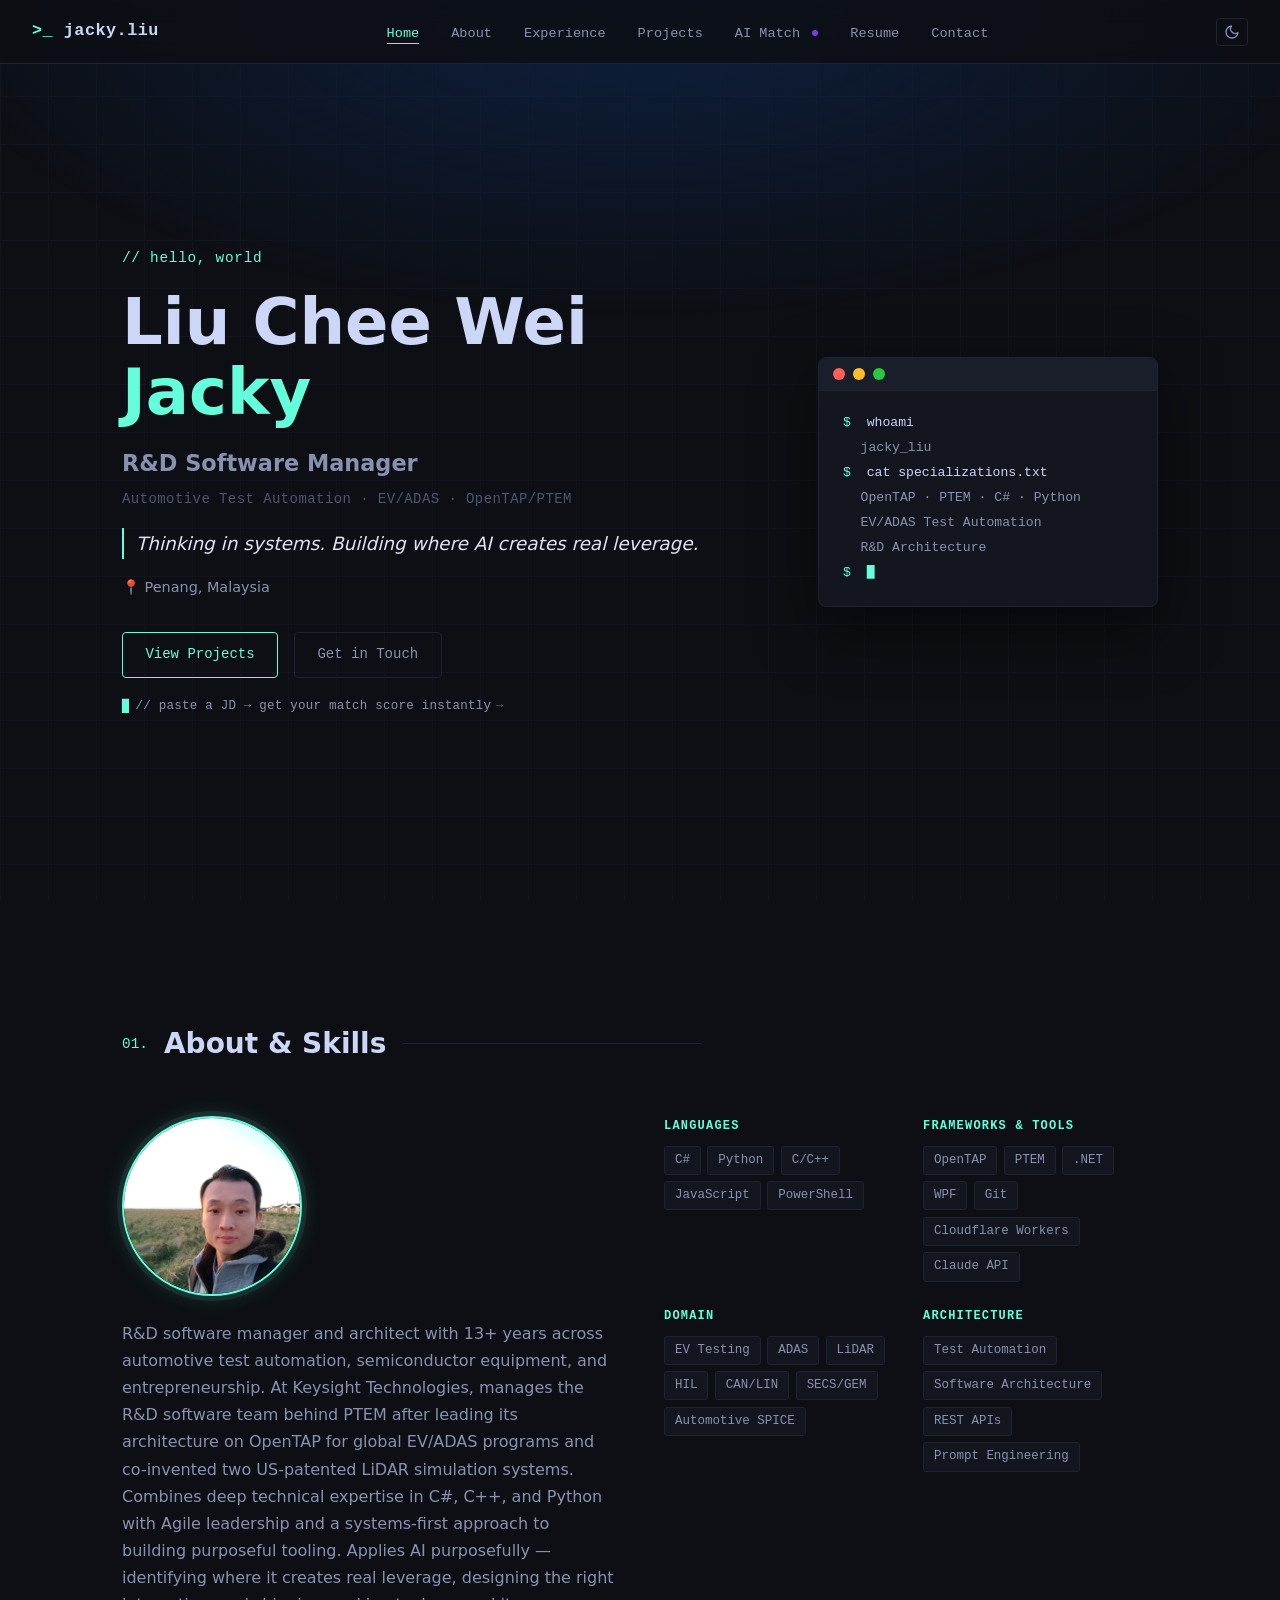
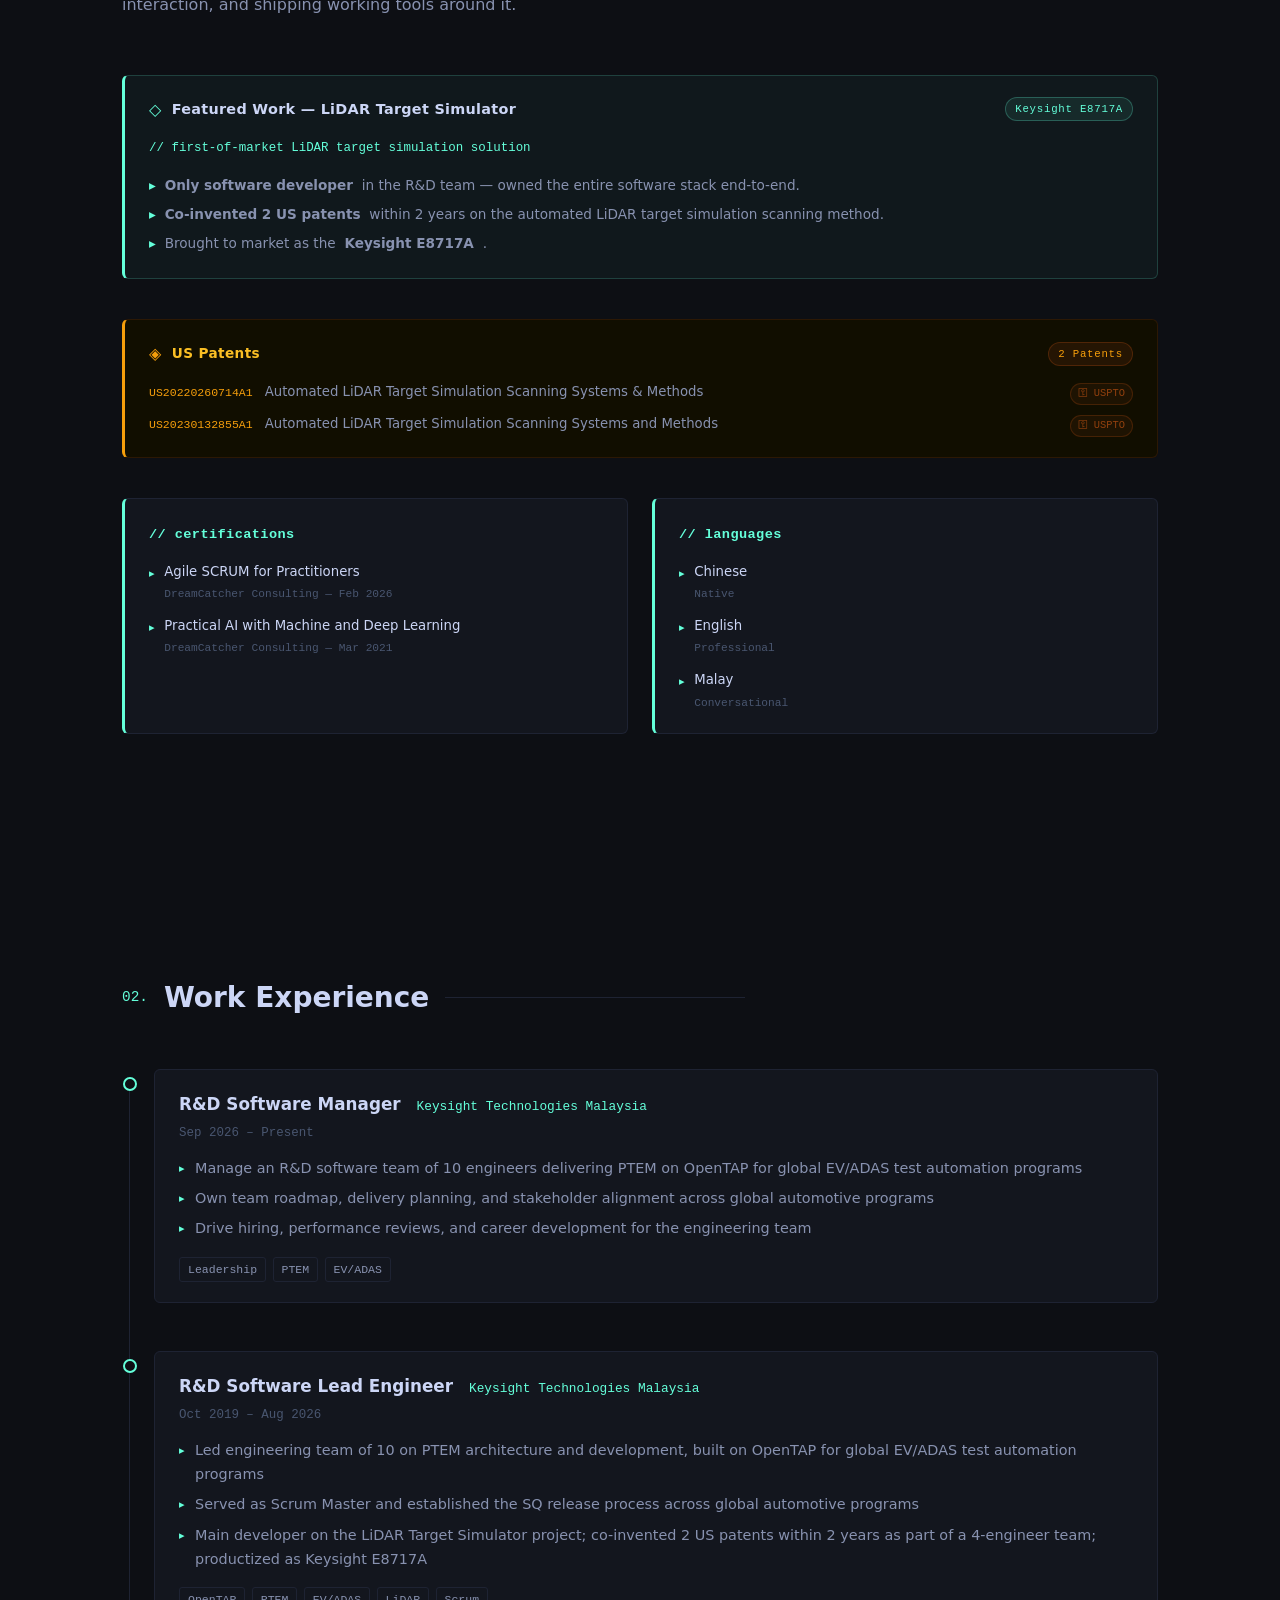
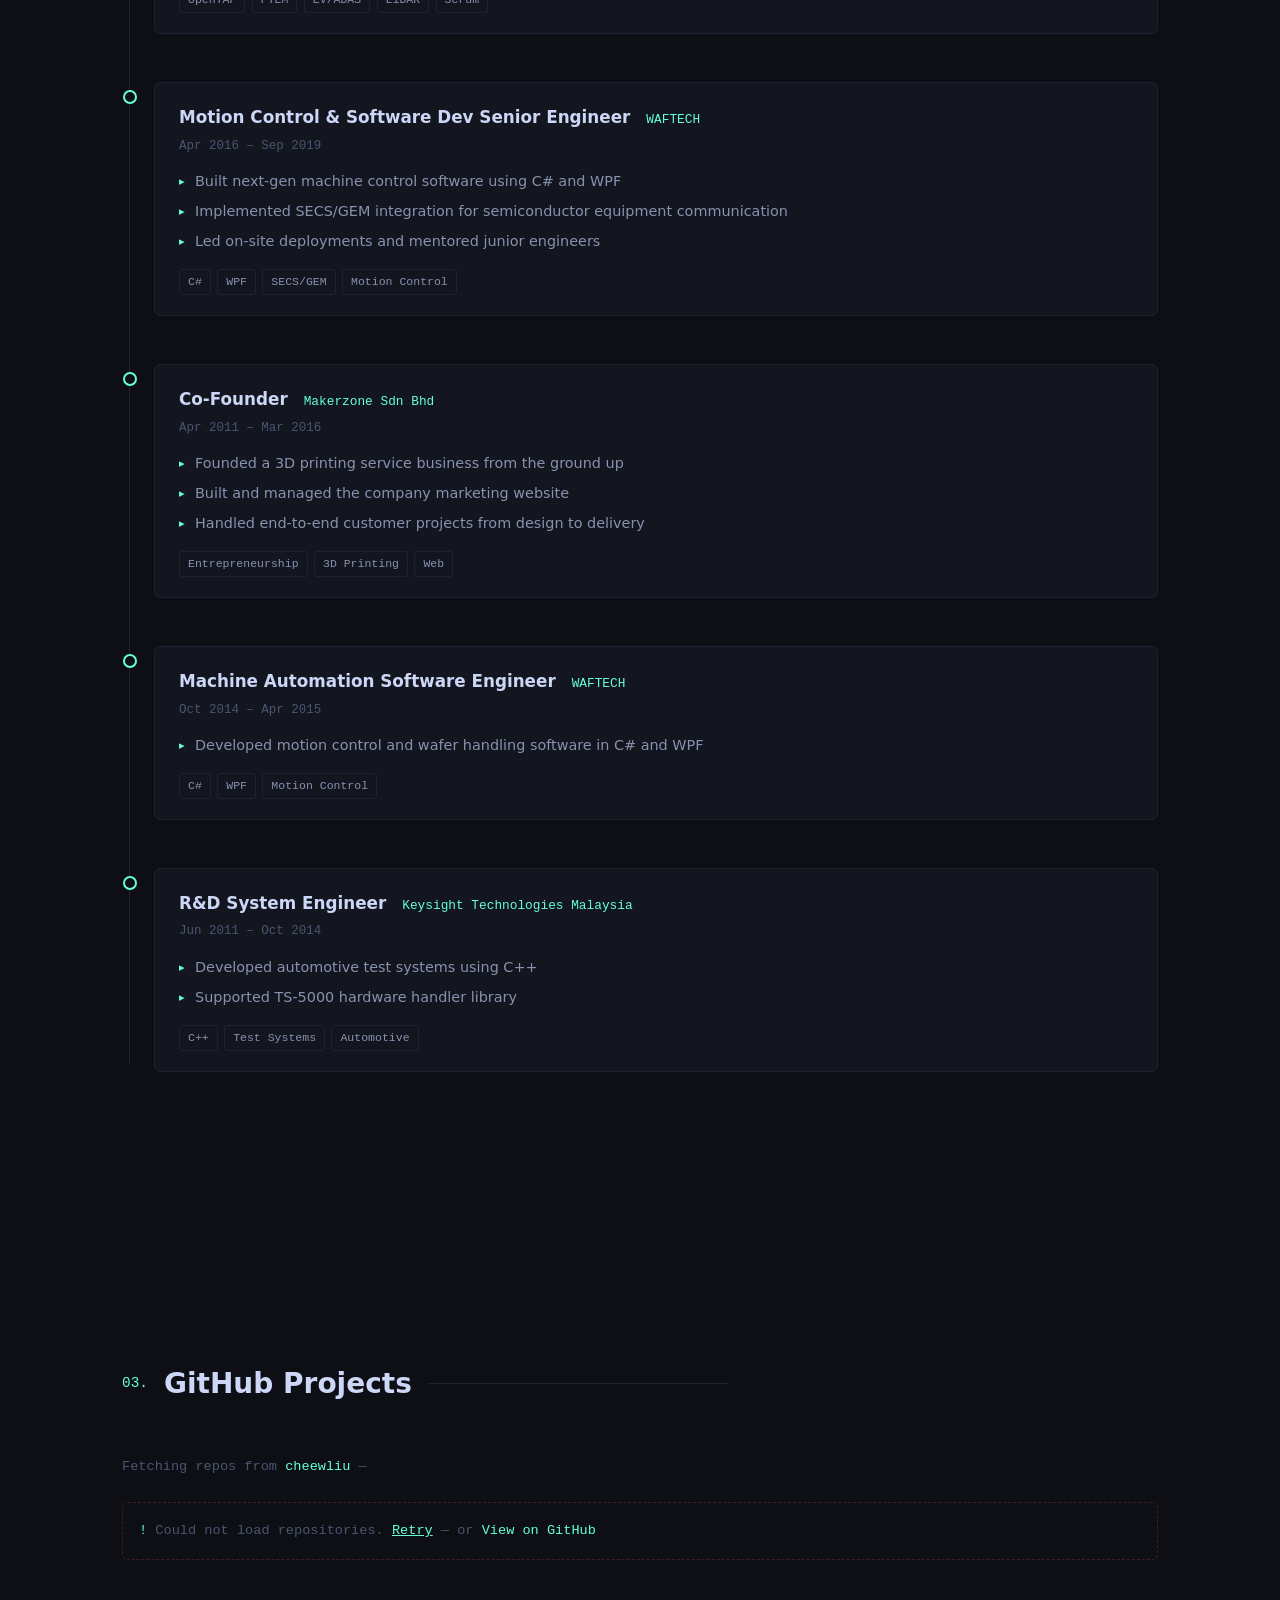
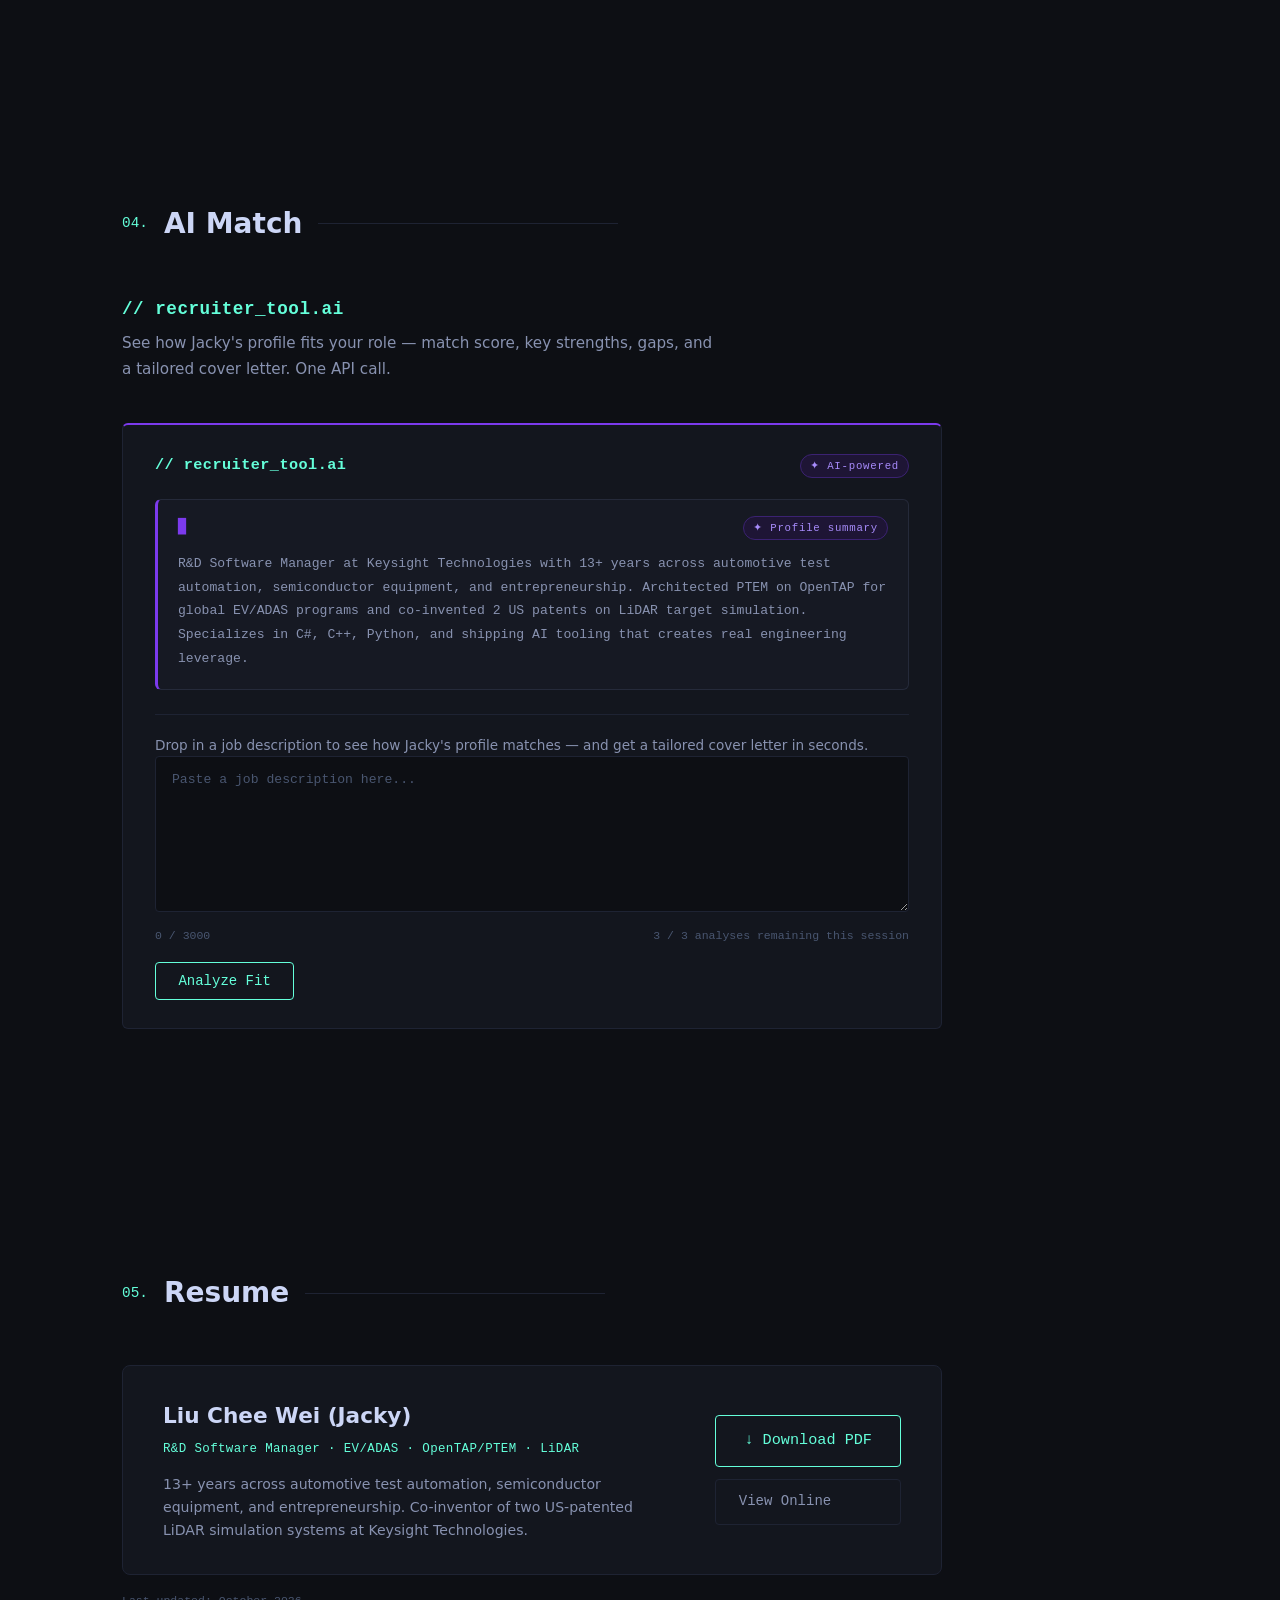
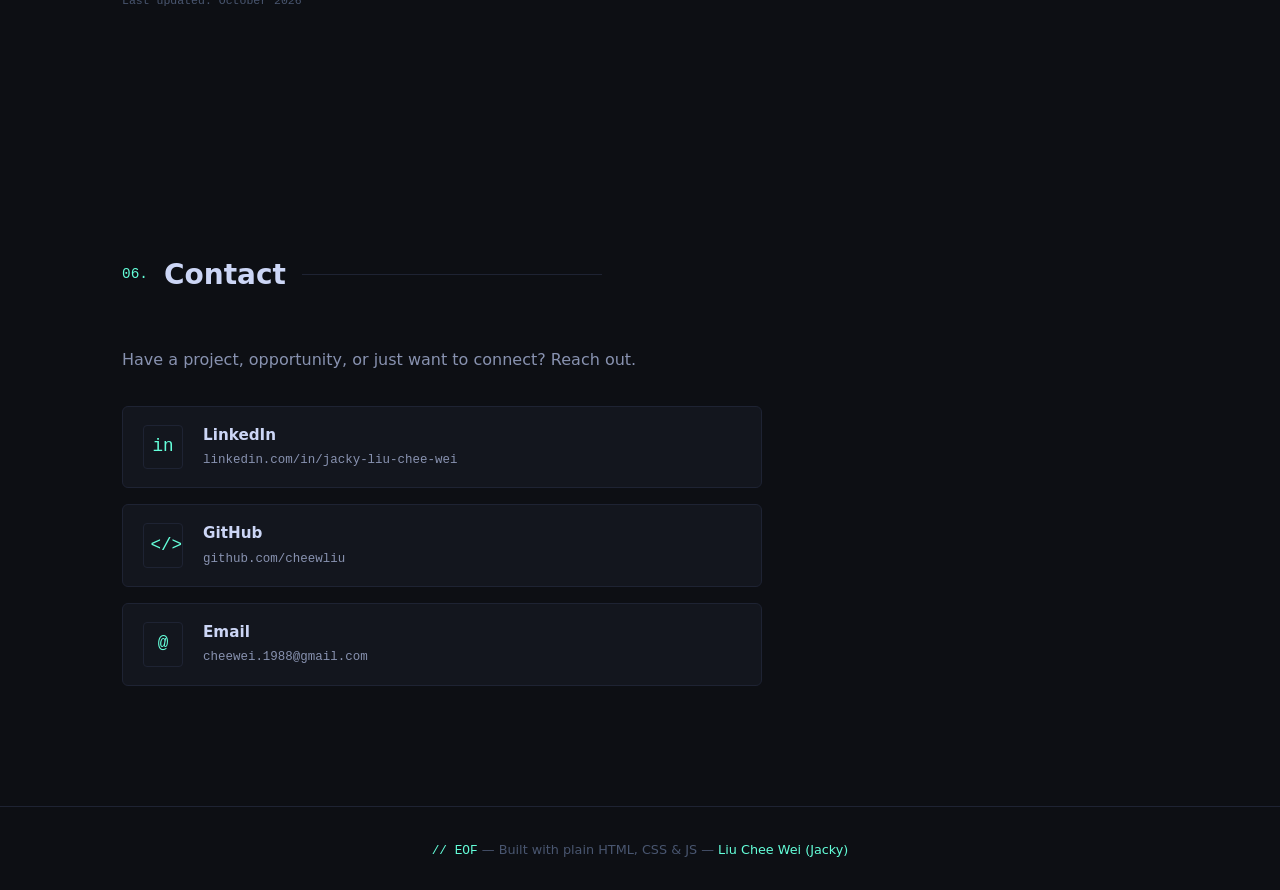
==== commit d0ffd8bd: "Update title to R&D Software Manager (promoted Sep 2026) Split Keysight experience into Manager (Sep" ====
--- a/index.html
+++ b/index.html
@@ -6,17 +6,17 @@
   <meta http-equiv="Content-Security-Policy" content="default-src 'self'; script-src 'self' 'unsafe-inline'; style-src 'self' 'unsafe-inline'; img-src 'self' data: https:; font-src 'self' data:; connect-src 'self' https://jacky-portfolio-proxy.cheewei-1988.workers.dev https://api.github.com; frame-ancestors 'none'; base-uri 'self'; form-action 'self';" />
   <meta http-equiv="X-Content-Type-Options" content="nosniff" />
   <meta name="referrer" content="strict-origin-when-cross-origin" />
-  <title>Liu Chee Wei (Jacky) — R&D Software Lead Engineer</title>
-  <meta name="description" content="Portfolio of Liu Chee Wei (Jacky) — R&D Software Lead Engineer specializing in EV/ADAS test automation, OpenTAP/PTEM, LiDAR, and AI-powered tooling. 13+ years at Keysight Technologies. 2 US patents." />
+  <title>Liu Chee Wei (Jacky) — R&D Software Manager</title>
+  <meta name="description" content="Portfolio of Liu Chee Wei (Jacky) — R&D Software Manager specializing in EV/ADAS test automation, OpenTAP/PTEM, LiDAR, and AI-powered tooling. 13+ years at Keysight Technologies. 2 US patents." />
   <!-- Open Graph / LinkedIn / Facebook -->
-  <meta property="og:title" content="Liu Chee Wei (Jacky) — R&D Software Lead Engineer" />
+  <meta property="og:title" content="Liu Chee Wei (Jacky) — R&D Software Manager" />
   <meta property="og:description" content="Software architect with 13+ years in EV/ADAS test automation. Co-inventor of 2 US patents. Building purposeful AI tools." />
   <meta property="og:url" content="https://cheewliu.github.io/" />
   <meta property="og:type" content="website" />
   <meta property="og:image" content="https://cheewliu.github.io/assets/profile.jpg" />
   <meta property="og:image:width" content="800" />
   <meta property="og:image:height" content="1067" />
-  <meta property="og:image:alt" content="Liu Chee Wei (Jacky) — R&D Software Lead Engineer" />
+  <meta property="og:image:alt" content="Liu Chee Wei (Jacky) — R&D Software Manager" />
   <meta property="og:image:type" content="image/jpeg" />
   <meta property="og:locale" content="en_US" />
   <meta property="og:site_name" content="Liu Chee Wei (Jacky) — Portfolio" />
@@ -27,14 +27,14 @@
   <meta name="theme-color" content="#ffffff" media="(prefers-color-scheme: light)" />
   <!-- Twitter / X -->
   <meta name="twitter:card" content="summary_large_image" />
-  <meta name="twitter:title" content="Liu Chee Wei (Jacky) — R&D Software Lead Engineer" />
+  <meta name="twitter:title" content="Liu Chee Wei (Jacky) — R&D Software Manager" />
   <meta name="twitter:description" content="Software architect with 13+ years in EV/ADAS test automation. Co-inventor of 2 US patents." />
   <meta name="twitter:image" content="https://cheewliu.github.io/assets/profile.jpg" />
   <meta name="author" content="Liu Chee Wei" />
   <meta name="robots" content="index, follow" />
   <meta name="geo.region" content="MY-07" />
   <meta name="geo.placename" content="Penang, Malaysia" />
-  <meta name="keywords" content="Liu Chee Wei, Jacky Liu, EV ADAS test automation, OpenTAP, PTEM, LiDAR, Keysight Technologies, R&D software lead engineer, Penang Malaysia, C#, C++, Python, JavaScript, automotive test automation, ADAS testing engineer, HIL testing, test automation engineer Malaysia, software architect, AI tooling, prompt engineering, US patent inventor, Scrum Master" />
+  <meta name="keywords" content="Liu Chee Wei, Jacky Liu, EV ADAS test automation, OpenTAP, PTEM, LiDAR, Keysight Technologies, R&D software manager, engineering manager, Penang Malaysia, C#, C++, Python, JavaScript, automotive test automation, ADAS testing engineer, HIL testing, test automation engineer Malaysia, software architect, AI tooling, prompt engineering, US patent inventor, Scrum Master" />
   <link rel="icon" type="image/svg+xml" href="favicon.svg" />
   <link rel="canonical" href="https://cheewliu.github.io/" />
   <link rel="preconnect" href="https://jacky-portfolio-proxy.cheewei-1988.workers.dev" />
@@ -48,8 +48,8 @@
         "@id": "https://cheewliu.github.io/#person",
         "name": "Liu Chee Wei",
         "alternateName": "Jacky Liu",
-        "jobTitle": "R&D Software Lead Engineer",
-        "description": "R&D Software Lead Engineer at Keysight Technologies with 13+ years in EV/ADAS test automation, OpenTAP/PTEM, and LiDAR systems. Co-inventor of 2 US patents. Based in Penang, Malaysia.",
+        "jobTitle": "R&D Software Manager",
+        "description": "R&D Software Manager at Keysight Technologies with 13+ years in EV/ADAS test automation, OpenTAP/PTEM, and LiDAR systems. Co-inventor of 2 US patents. Based in Penang, Malaysia.",
         "url": "https://cheewliu.github.io/",
         "image": "https://cheewliu.github.io/assets/profile.jpg",
         "email": "cheewei.1988@gmail.com",
@@ -86,7 +86,7 @@
         "@id": "https://cheewliu.github.io/#website",
         "url": "https://cheewliu.github.io/",
         "name": "Liu Chee Wei (Jacky) — Portfolio",
-        "description": "Portfolio of Liu Chee Wei (Jacky), R&D Software Lead Engineer at Keysight Technologies",
+        "description": "Portfolio of Liu Chee Wei (Jacky), R&D Software Manager at Keysight Technologies",
         "inLanguage": "en",
         "publisher": { "@id": "https://cheewliu.github.io/#person" }
       },
@@ -94,7 +94,7 @@
         "@type": "ProfilePage",
         "@id": "https://cheewliu.github.io/#profilepage",
         "url": "https://cheewliu.github.io/",
-        "name": "Liu Chee Wei (Jacky) — R&D Software Lead Engineer",
+        "name": "Liu Chee Wei (Jacky) — R&D Software Manager",
         "isPartOf": { "@id": "https://cheewliu.github.io/#website" },
         "about": { "@id": "https://cheewliu.github.io/#person" },
         "mainEntity": { "@id": "https://cheewliu.github.io/#person" },
@@ -116,7 +116,7 @@
             "name": "What does Liu Chee Wei (Jacky) specialize in?",
             "acceptedAnswer": {
               "@type": "Answer",
-              "text": "R&D software architecture for EV/ADAS test automation. Lead engineer on PTEM built on OpenTAP at Keysight Technologies, with deep experience in C#, C++, Python, LiDAR target simulation, HIL testing, and SECS/GEM."
+              "text": "R&D software architecture for EV/ADAS test automation. Manages the R&D software team behind PTEM, built on OpenTAP, at Keysight Technologies, with deep experience in C#, C++, Python, LiDAR target simulation, HIL testing, and SECS/GEM."
             }
           },
           {
@@ -186,7 +186,7 @@
     <div class="hero-content">
       <p class="hero-greeting">// hello, world</p>
       <h1 class="hero-name">Liu Chee Wei<br /><span class="accent">Jacky</span></h1>
-      <p class="hero-title">R&amp;D Software Lead Engineer</p>
+      <p class="hero-title">R&amp;D Software Manager</p>
       <p class="hero-subtitle">Automotive Test Automation · EV/ADAS · OpenTAP/PTEM</p>
       <p class="hero-tagline">Thinking in systems. Building where AI creates real leverage.</p>
       <div class="hero-location"><span class="accent">📍</span> Penang, Malaysia</div>
@@ -226,11 +226,11 @@
     <div class="about-grid">
       <div class="about-text">
         <div class="profile-photo-wrap">
-          <img src="assets/profile.jpg" alt="Jacky Liu, R&D Software Lead Engineer" class="profile-photo" width="180" height="180" fetchpriority="high" decoding="async" />
+          <img src="assets/profile.jpg" alt="Jacky Liu, R&D Software Manager" class="profile-photo" width="180" height="180" fetchpriority="high" decoding="async" />
         </div>
         <p>
-          Software architect and lead engineer with 13+ years across automotive test automation, semiconductor equipment,
-          and entrepreneurship. At Keysight Technologies, led the architecture of PTEM on OpenTAP for global EV/ADAS
+          R&amp;D software manager and architect with 13+ years across automotive test automation, semiconductor equipment,
+          and entrepreneurship. At Keysight Technologies, manages the R&amp;D software team behind PTEM after leading its architecture on OpenTAP for global EV/ADAS
           programs and co-invented two US-patented LiDAR simulation systems. Combines deep technical expertise in
           C#, C++, and Python with Agile leadership and a systems-first approach to building purposeful tooling.
           Applies AI purposefully — identifying where it creates real leverage, designing the right interaction,
@@ -393,13 +393,34 @@
         <div class="timeline-marker"></div>
         <div class="timeline-content">
           <div class="timeline-header">
+            <h3>R&amp;D Software Manager</h3>
+            <span class="timeline-company">Keysight Technologies Malaysia</span>
+          </div>
+          <span class="timeline-period">Sep 2026 – Present</span>
+          <ul class="timeline-bullets">
+            <li>Manage an R&amp;D software team of 10 engineers delivering PTEM on OpenTAP for global EV/ADAS test automation programs</li>
+            <li>Own team roadmap, delivery planning, and stakeholder alignment across global automotive programs</li>
+            <li>Drive hiring, performance reviews, and career development for the engineering team</li>
+          </ul>
+          <div class="timeline-tags">
+            <span class="tag small">Leadership</span>
+            <span class="tag small">PTEM</span>
+            <span class="tag small">EV/ADAS</span>
+          </div>
+        </div>
+      </div>
+
+      <div class="timeline-item">
+        <div class="timeline-marker"></div>
+        <div class="timeline-content">
+          <div class="timeline-header">
             <h3>R&amp;D Software Lead Engineer</h3>
             <span class="timeline-company">Keysight Technologies Malaysia</span>
           </div>
-          <span class="timeline-period">Oct 2019 – Present</span>
+          <span class="timeline-period">Oct 2019 – Aug 2026</span>
           <ul class="timeline-bullets">
-            <li>Lead engineering team of 10 on PTEM architecture and development, built on OpenTAP for global EV/ADAS test automation programs</li>
-            <li>Serve as Scrum Master and established the SQ release process across global automotive programs</li>
+            <li>Led engineering team of 10 on PTEM architecture and development, built on OpenTAP for global EV/ADAS test automation programs</li>
+            <li>Served as Scrum Master and established the SQ release process across global automotive programs</li>
             <li>Main developer on the LiDAR Target Simulator project; co-invented 2 US patents within 2 years as part of a 4-engineer team; productized as Keysight E8717A</li>
           </ul>
           <div class="timeline-tags">
@@ -549,7 +570,7 @@
           <span class="ai-header-cursor">▊</span>
           <span class="ai-badge" id="ai-summary-badge">✦ Generated by AI</span>
         </div>
-        <div class="ai-summary-body" id="ai-summary-body" data-fallback="R&amp;D Software Lead Engineer at Keysight Technologies with 13+ years across automotive test automation, semiconductor equipment, and entrepreneurship. Architected PTEM on OpenTAP for global EV/ADAS programs and co-invented 2 US patents on LiDAR target simulation. Specializes in C#, C++, Python, and shipping AI tooling that creates real engineering leverage.">
+        <div class="ai-summary-body" id="ai-summary-body" data-fallback="R&amp;D Software Manager at Keysight Technologies with 13+ years across automotive test automation, semiconductor equipment, and entrepreneurship. Architected PTEM on OpenTAP for global EV/ADAS programs and co-invented 2 US patents on LiDAR target simulation. Specializes in C#, C++, Python, and shipping AI tooling that creates real engineering leverage.">
           <span class="ai-loading">Analyzing profile<span class="ai-dots"><span>.</span><span>.</span><span>.</span></span></span>
         </div>
       </div>
@@ -637,7 +658,7 @@
     <div class="resume-cta">
       <div class="resume-cta-info">
         <h3 class="resume-cta-name">Liu Chee Wei (Jacky)</h3>
-        <p class="resume-cta-title">R&amp;D Software Lead Engineer &middot; EV/ADAS &middot; OpenTAP/PTEM &middot; LiDAR</p>
+        <p class="resume-cta-title">R&amp;D Software Manager &middot; EV/ADAS &middot; OpenTAP/PTEM &middot; LiDAR</p>
         <p class="resume-cta-summary">13+ years across automotive test automation, semiconductor equipment, and entrepreneurship. Co-inventor of two US-patented LiDAR simulation systems at Keysight Technologies.</p>
       </div>
       <div class="resume-cta-actions">
@@ -645,7 +666,7 @@
         <a href="resume.html" target="_blank" rel="noopener" class="btn btn-outline">View Online</a>
       </div>
     </div>
-    <p class="resume-last-updated">Last updated: April 2026</p>
+    <p class="resume-last-updated">Last updated: October 2026</p>
   </section>
 
   <!-- CONTACT -->
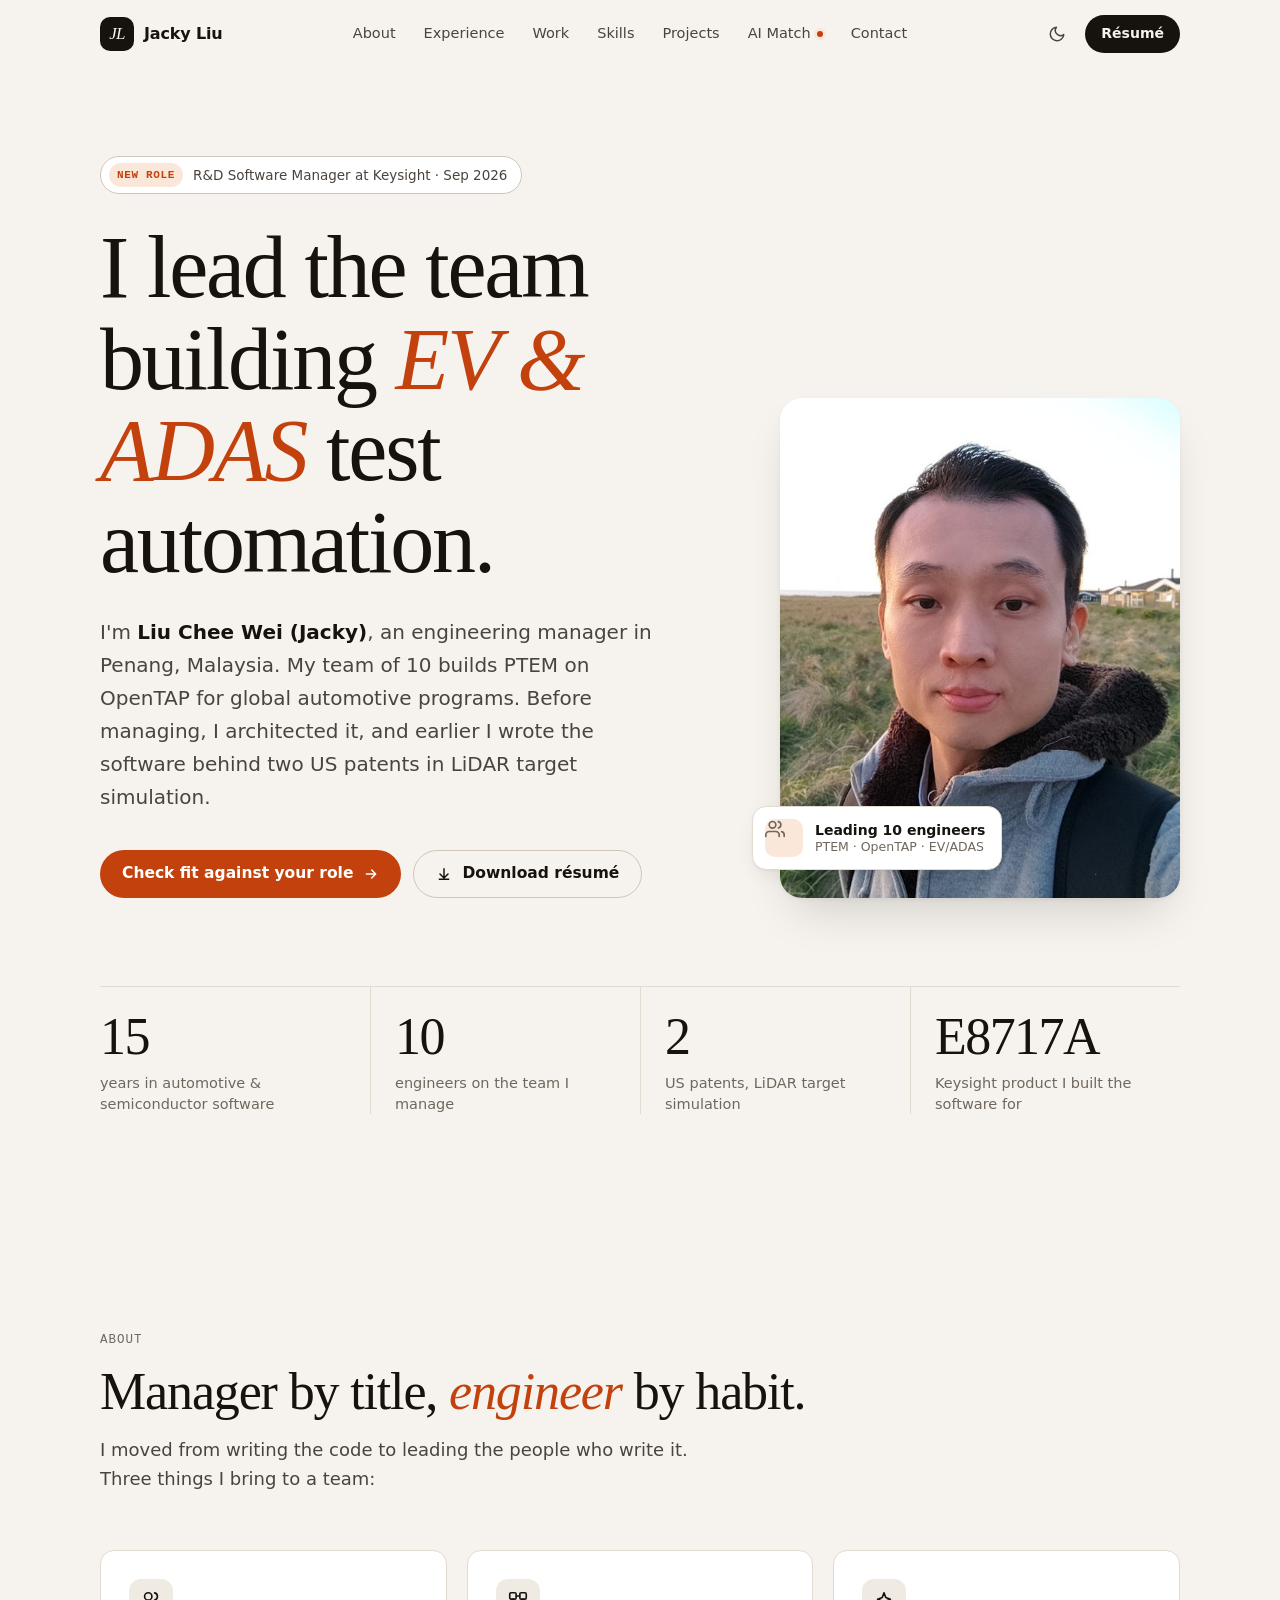
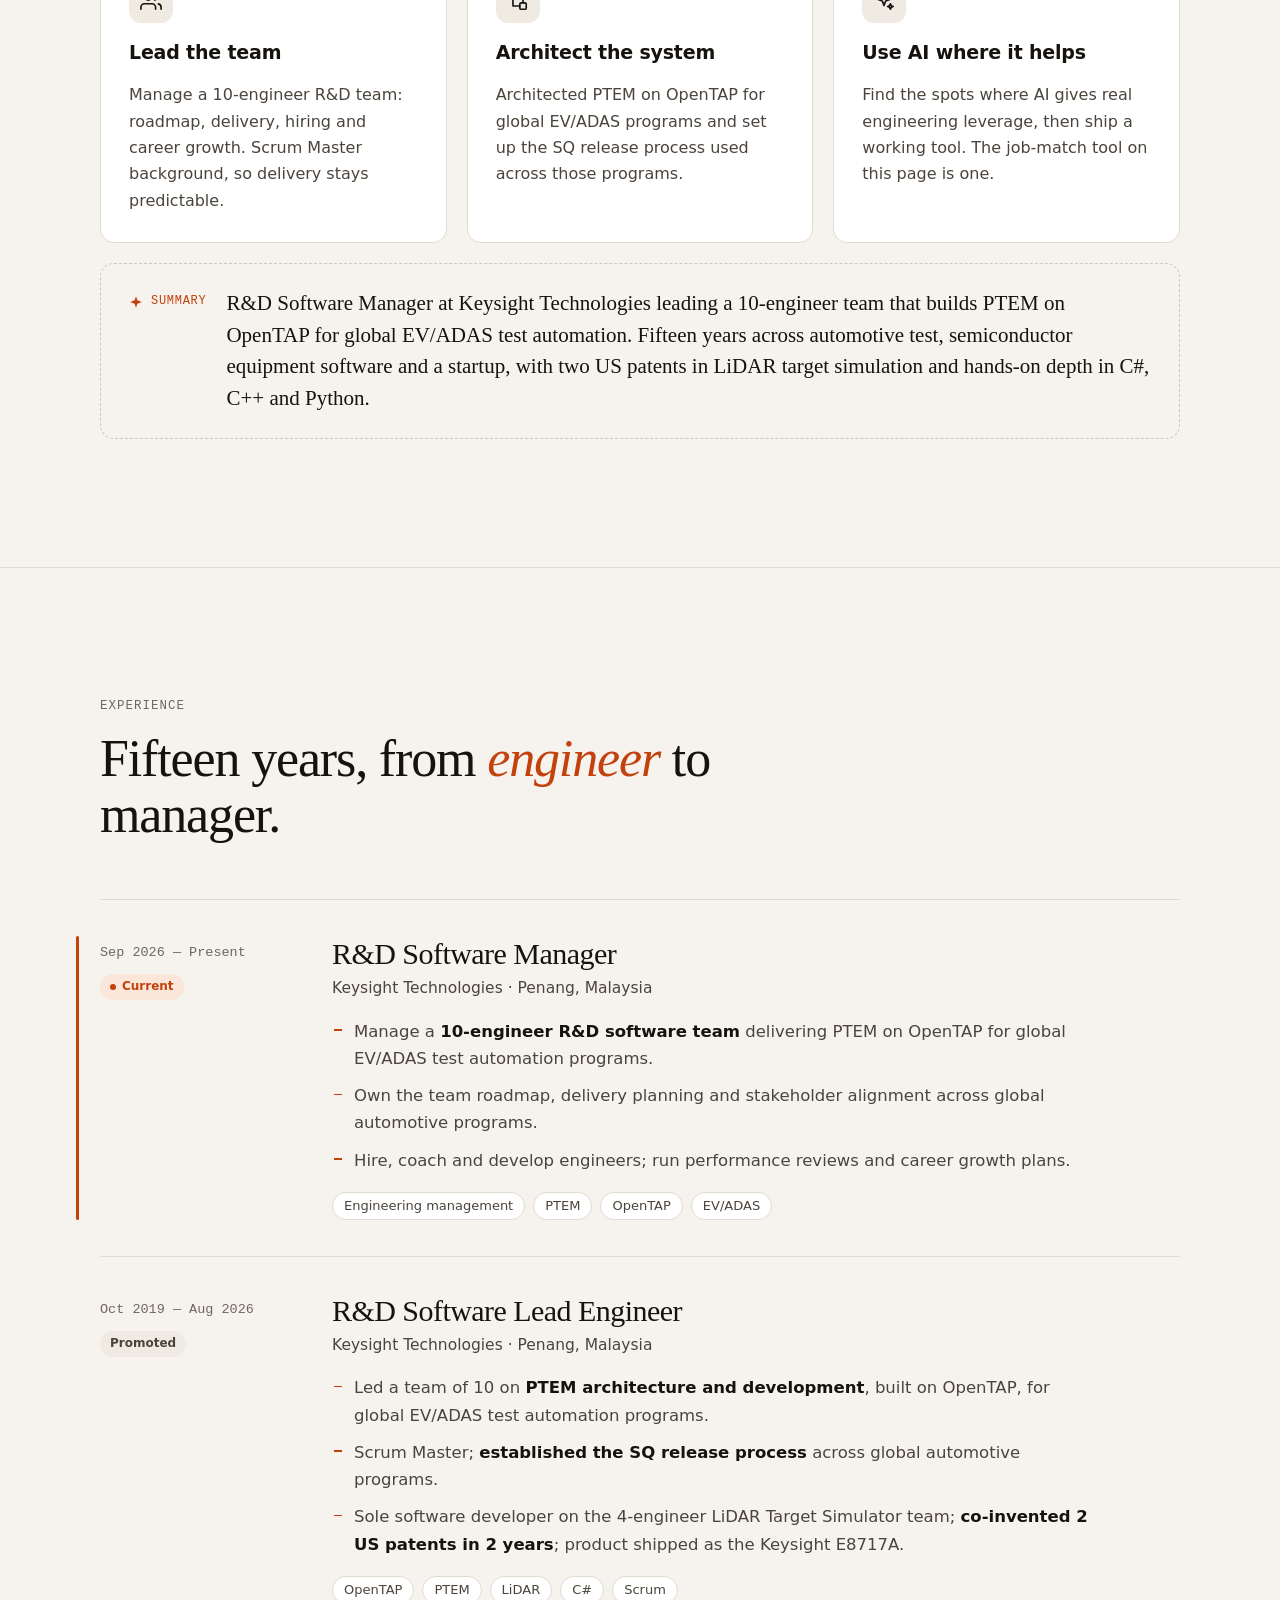
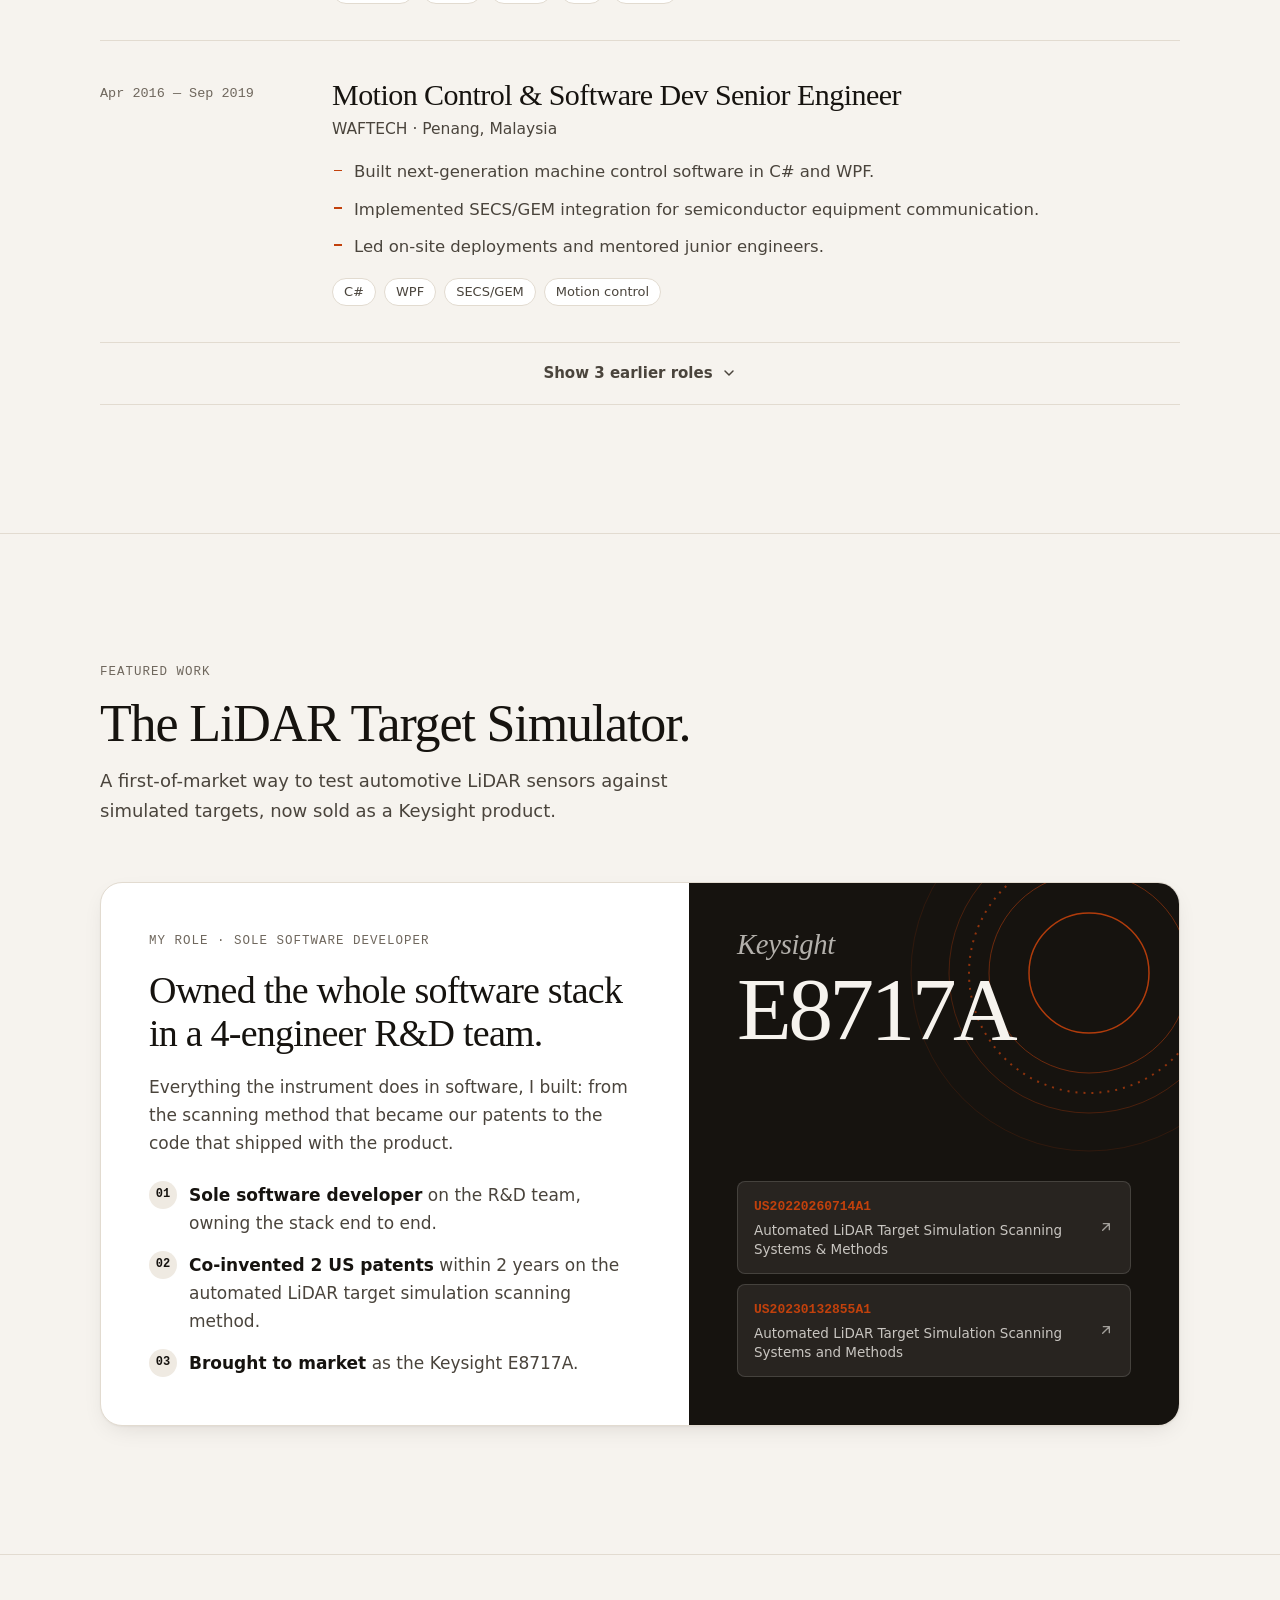
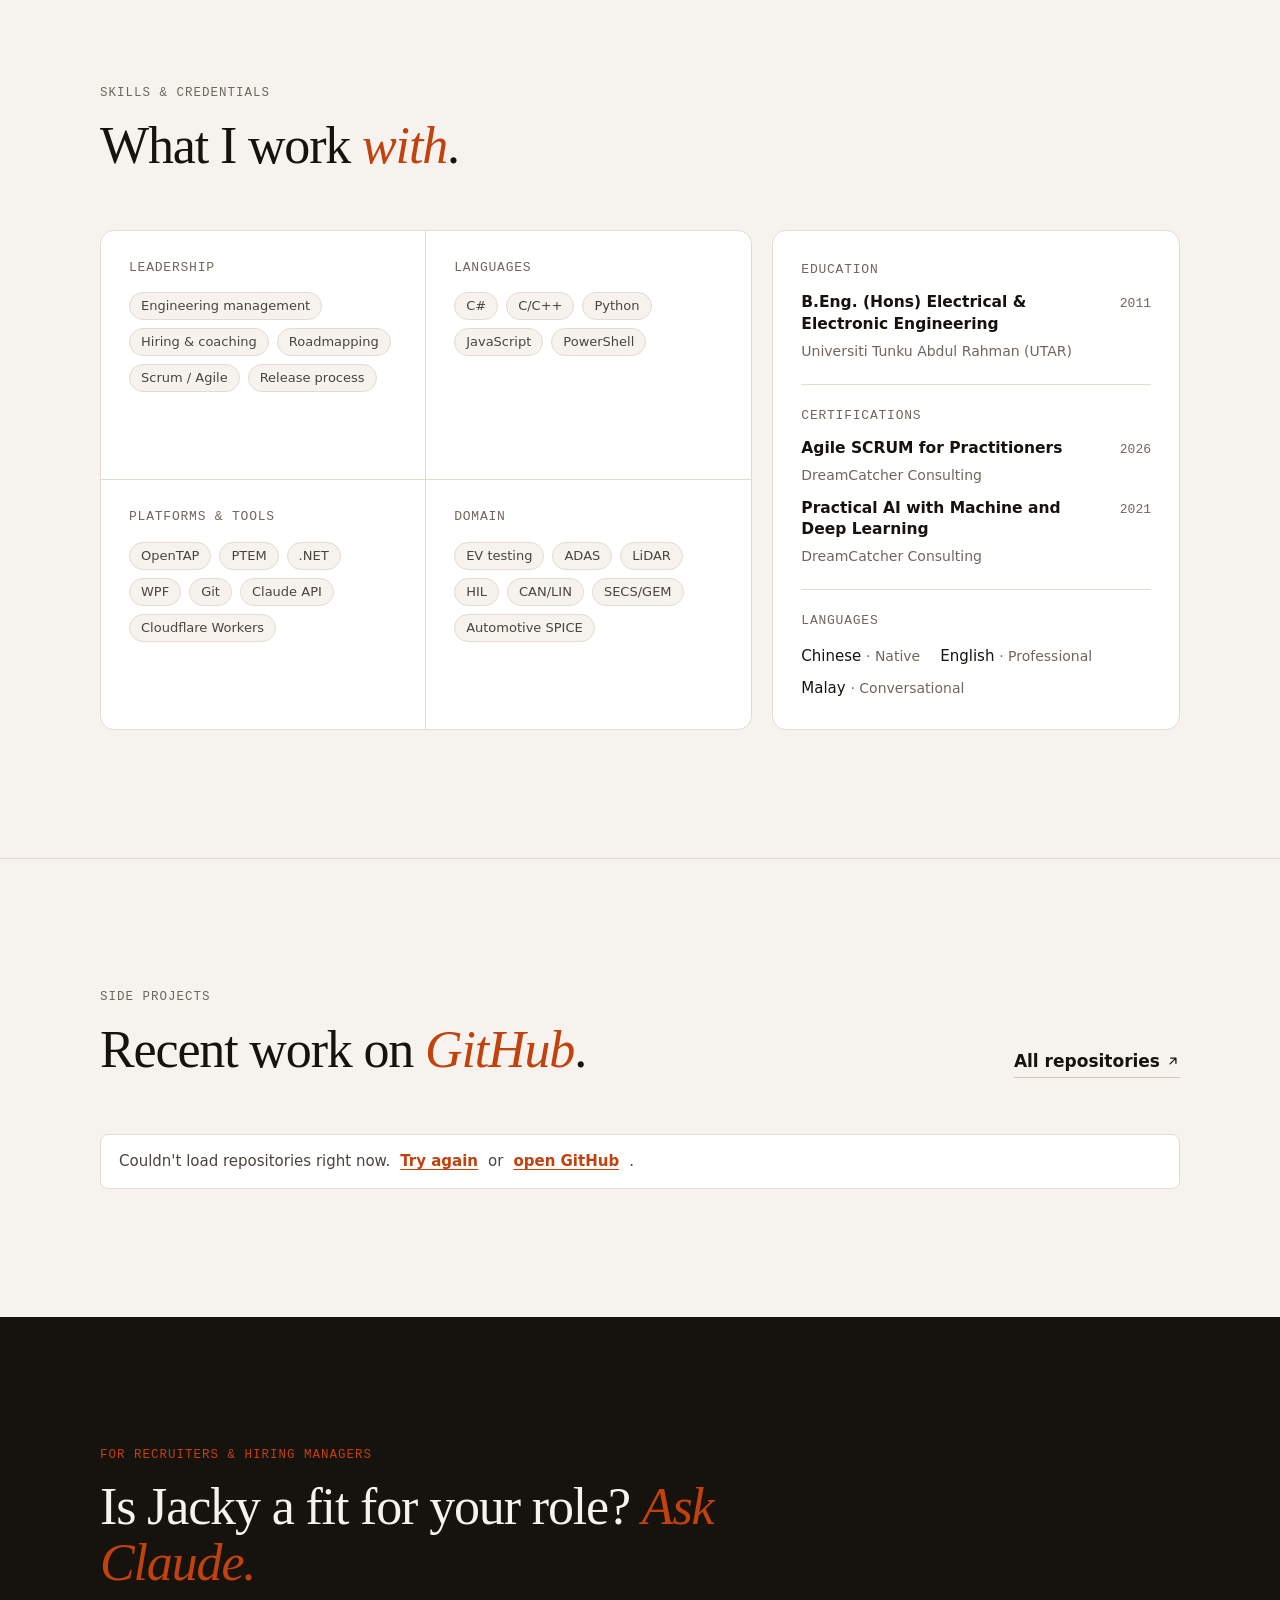
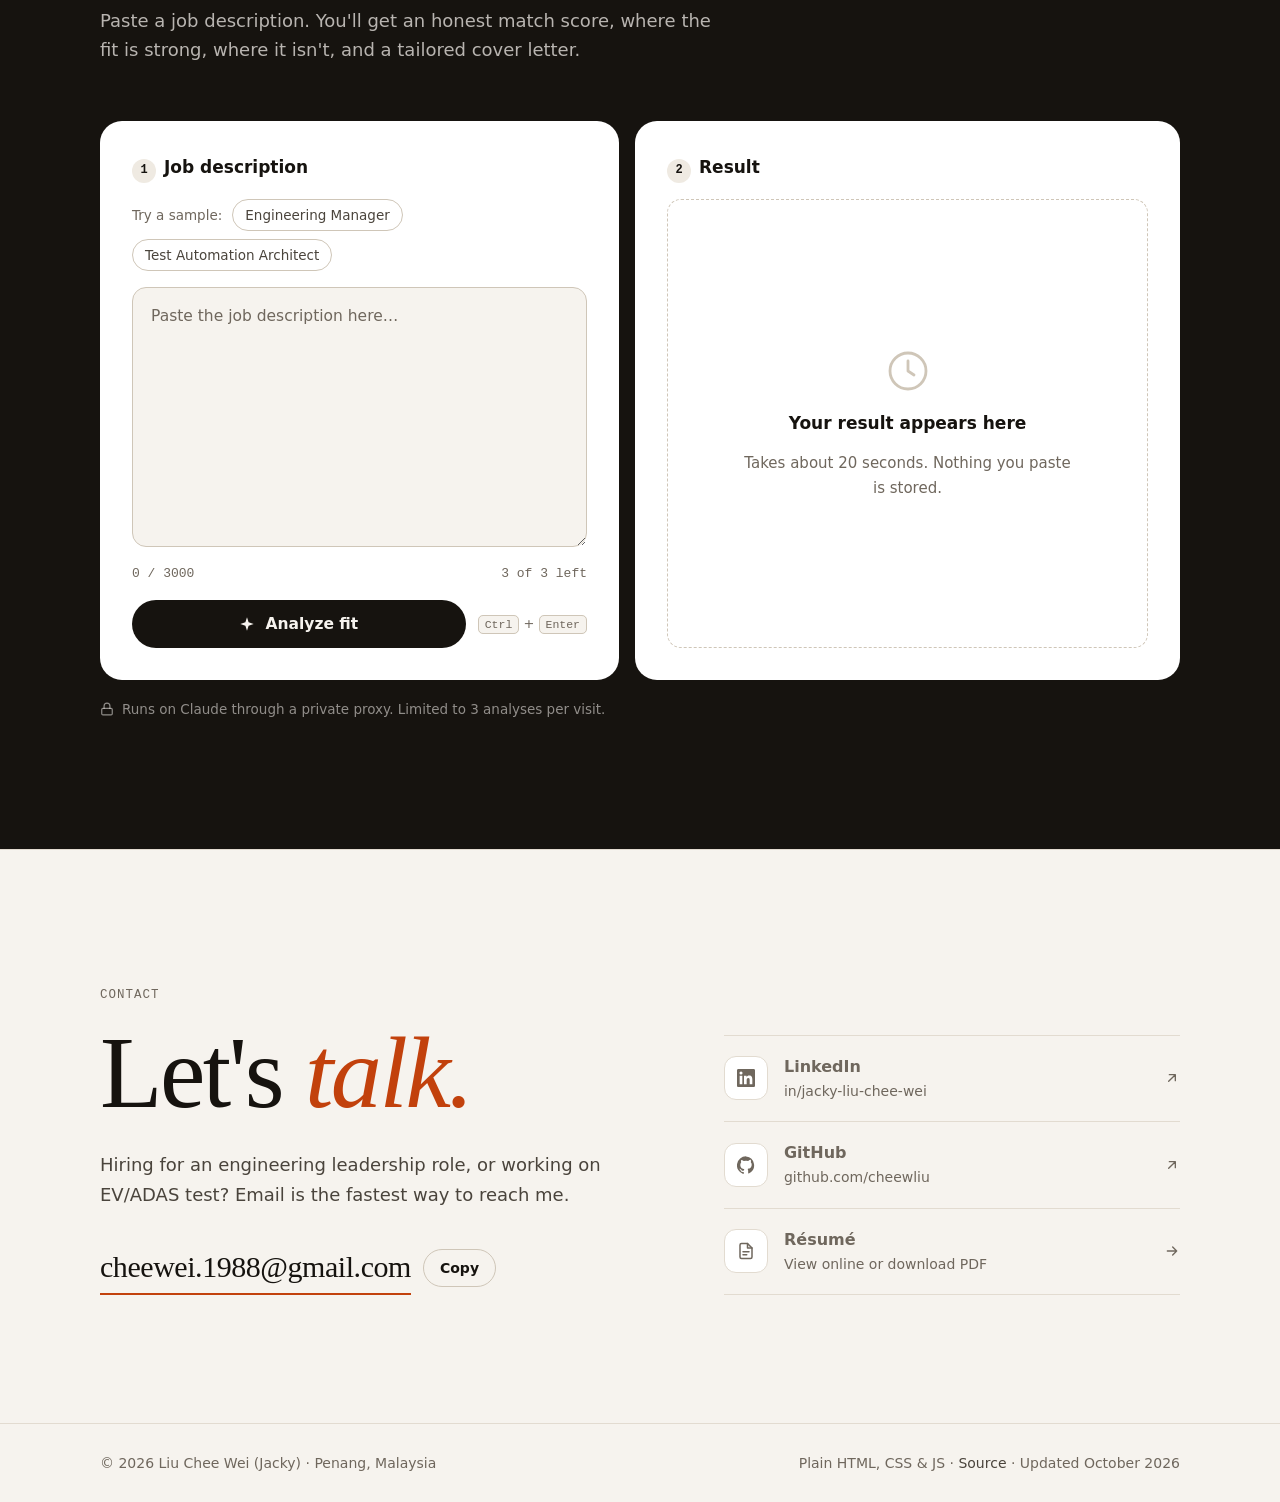
==== commit 4d7454a6: "Redesign site and résumé; switch AI features to Opus 5.5 New editorial design (Fraunces + Geist, war" ====
--- a/index.html
+++ b/index.html
@@ -3,14 +3,14 @@
 <head>
   <meta charset="UTF-8" />
   <meta name="viewport" content="width=device-width, initial-scale=1.0" />
-  <meta http-equiv="Content-Security-Policy" content="default-src 'self'; script-src 'self' 'unsafe-inline'; style-src 'self' 'unsafe-inline'; img-src 'self' data: https:; font-src 'self' data:; connect-src 'self' https://jacky-portfolio-proxy.cheewei-1988.workers.dev https://api.github.com; frame-ancestors 'none'; base-uri 'self'; form-action 'self';" />
+  <meta http-equiv="Content-Security-Policy" content="default-src 'self'; script-src 'self' 'unsafe-inline'; style-src 'self' 'unsafe-inline' https://fonts.googleapis.com; img-src 'self' data: https:; font-src 'self' data: https://fonts.gstatic.com; connect-src 'self' https://jacky-portfolio-proxy.cheewei-1988.workers.dev https://api.github.com; frame-ancestors 'none'; base-uri 'self'; form-action 'self';" />
   <meta http-equiv="X-Content-Type-Options" content="nosniff" />
   <meta name="referrer" content="strict-origin-when-cross-origin" />
   <title>Liu Chee Wei (Jacky) — R&D Software Manager</title>
-  <meta name="description" content="Portfolio of Liu Chee Wei (Jacky) — R&D Software Manager specializing in EV/ADAS test automation, OpenTAP/PTEM, LiDAR, and AI-powered tooling. 13+ years at Keysight Technologies. 2 US patents." />
+  <meta name="description" content="Liu Chee Wei (Jacky), R&D Software Manager at Keysight Technologies. Leads a 10-engineer team building EV/ADAS test automation on OpenTAP/PTEM. 15 years in automotive test and semiconductor software. Co-inventor of 2 US patents." />
   <!-- Open Graph / LinkedIn / Facebook -->
   <meta property="og:title" content="Liu Chee Wei (Jacky) — R&D Software Manager" />
-  <meta property="og:description" content="Software architect with 13+ years in EV/ADAS test automation. Co-inventor of 2 US patents. Building purposeful AI tools." />
+  <meta property="og:description" content="Engineering leader for EV/ADAS test automation at Keysight. 15 years in automotive and semiconductor software. Co-inventor of 2 US patents." />
   <meta property="og:url" content="https://cheewliu.github.io/" />
   <meta property="og:type" content="website" />
   <meta property="og:image" content="https://cheewliu.github.io/assets/profile.jpg" />
@@ -23,22 +23,36 @@
   <meta property="profile:first_name" content="Chee Wei" />
   <meta property="profile:last_name" content="Liu" />
   <meta property="profile:username" content="cheewliu" />
-  <meta name="theme-color" content="#0a0a0a" media="(prefers-color-scheme: dark)" />
-  <meta name="theme-color" content="#ffffff" media="(prefers-color-scheme: light)" />
+  <meta name="theme-color" content="#121110" media="(prefers-color-scheme: dark)" />
+  <meta name="theme-color" content="#f6f3ee" media="(prefers-color-scheme: light)" />
   <!-- Twitter / X -->
   <meta name="twitter:card" content="summary_large_image" />
   <meta name="twitter:title" content="Liu Chee Wei (Jacky) — R&D Software Manager" />
-  <meta name="twitter:description" content="Software architect with 13+ years in EV/ADAS test automation. Co-inventor of 2 US patents." />
+  <meta name="twitter:description" content="Engineering leader for EV/ADAS test automation at Keysight. Co-inventor of 2 US patents." />
   <meta name="twitter:image" content="https://cheewliu.github.io/assets/profile.jpg" />
   <meta name="author" content="Liu Chee Wei" />
   <meta name="robots" content="index, follow" />
   <meta name="geo.region" content="MY-07" />
   <meta name="geo.placename" content="Penang, Malaysia" />
-  <meta name="keywords" content="Liu Chee Wei, Jacky Liu, EV ADAS test automation, OpenTAP, PTEM, LiDAR, Keysight Technologies, R&D software manager, engineering manager, Penang Malaysia, C#, C++, Python, JavaScript, automotive test automation, ADAS testing engineer, HIL testing, test automation engineer Malaysia, software architect, AI tooling, prompt engineering, US patent inventor, Scrum Master" />
+  <meta name="keywords" content="Liu Chee Wei, Jacky Liu, R&D software manager, engineering manager, EV ADAS test automation, OpenTAP, PTEM, LiDAR, Keysight Technologies, Penang Malaysia, C#, C++, Python, automotive test automation, HIL testing, software architect, AI tooling, US patent inventor, Scrum Master" />
   <link rel="icon" type="image/svg+xml" href="favicon.svg" />
   <link rel="canonical" href="https://cheewliu.github.io/" />
   <link rel="preconnect" href="https://jacky-portfolio-proxy.cheewei-1988.workers.dev" />
+  <link rel="preconnect" href="https://fonts.googleapis.com" />
+  <link rel="preconnect" href="https://fonts.gstatic.com" crossorigin />
+  <link rel="stylesheet" href="https://fonts.googleapis.com/css2?family=Fraunces:ital,opsz,wght,SOFT,WONK@0,9..144,300..600,0..100,0..1;1,9..144,300..600,0..100,0..1&family=Geist:wght@400..700&family=Geist+Mono:wght@400..600&display=swap" />
   <link rel="stylesheet" href="style.css" />
+  <script>
+    // Apply saved or system theme before first paint to avoid a flash
+    (function () {
+      var t = null;
+      try { t = localStorage.getItem('theme'); } catch (e) {}
+      if (t !== 'light' && t !== 'dark') {
+        t = window.matchMedia && window.matchMedia('(prefers-color-scheme: dark)').matches ? 'dark' : 'light';
+      }
+      document.documentElement.setAttribute('data-theme', t);
+    })();
+  </script>
   <script type="application/ld+json">
   {
     "@context": "https://schema.org",
@@ -49,7 +63,7 @@
         "name": "Liu Chee Wei",
         "alternateName": "Jacky Liu",
         "jobTitle": "R&D Software Manager",
-        "description": "R&D Software Manager at Keysight Technologies with 13+ years in EV/ADAS test automation, OpenTAP/PTEM, and LiDAR systems. Co-inventor of 2 US patents. Based in Penang, Malaysia.",
+        "description": "R&D Software Manager at Keysight Technologies leading a 10-engineer team on PTEM/OpenTAP for EV/ADAS test automation. 15 years in automotive test and semiconductor equipment software. Co-inventor of 2 US patents. Based in Penang, Malaysia.",
         "url": "https://cheewliu.github.io/",
         "image": "https://cheewliu.github.io/assets/profile.jpg",
         "email": "cheewei.1988@gmail.com",
@@ -67,7 +81,7 @@
           { "@type": "Language", "name": "Malay", "alternateName": "ms" }
         ],
         "knowsAbout": [
-          "EV/ADAS Test Automation", "OpenTAP", "PTEM", "LiDAR", "HIL Testing",
+          "Engineering Management", "EV/ADAS Test Automation", "OpenTAP", "PTEM", "LiDAR", "HIL Testing",
           "C#", "C++", "Python", "JavaScript", "Software Architecture",
           "Automotive SPICE", "CAN/LIN", "SECS/GEM", "Scrum",
           "AI Tooling", "Prompt Engineering", "Cloudflare Workers"
@@ -99,6 +113,7 @@
         "about": { "@id": "https://cheewliu.github.io/#person" },
         "mainEntity": { "@id": "https://cheewliu.github.io/#person" },
         "primaryImageOfPage": "https://cheewliu.github.io/assets/profile.jpg",
+        "dateModified": "2026-10-14",
         "inLanguage": "en"
       },
       {
@@ -113,10 +128,10 @@
         "mainEntity": [
           {
             "@type": "Question",
-            "name": "What does Liu Chee Wei (Jacky) specialize in?",
+            "name": "What does Liu Chee Wei (Jacky) do?",
             "acceptedAnswer": {
               "@type": "Answer",
-              "text": "R&D software architecture for EV/ADAS test automation. Manages the R&D software team behind PTEM, built on OpenTAP, at Keysight Technologies, with deep experience in C#, C++, Python, LiDAR target simulation, HIL testing, and SECS/GEM."
+              "text": "He is an R&D Software Manager at Keysight Technologies, leading a 10-engineer team that builds PTEM on OpenTAP for global EV/ADAS test automation programs. He has hands-on depth in C#, C++, Python, LiDAR target simulation, HIL testing and SECS/GEM."
             }
           },
           {
@@ -124,7 +139,7 @@
             "name": "Where is Liu Chee Wei based?",
             "acceptedAnswer": {
               "@type": "Answer",
-              "text": "Penang, Malaysia. Open to remote and on-site engagements across Asia-Pacific."
+              "text": "Penang, Malaysia."
             }
           },
           {
@@ -132,7 +147,7 @@
             "name": "What patents does Liu Chee Wei hold?",
             "acceptedAnswer": {
               "@type": "Answer",
-              "text": "Co-inventor of two US patents on automated LiDAR target simulation scanning systems and methods (US20220260714A1 and US20230132855A1), filed during work on the Keysight E8717A LiDAR Target Simulator."
+              "text": "Co-inventor of two US patents on automated LiDAR target simulation scanning systems and methods (US20220260714A1 and US20230132855A1), from work on the Keysight E8717A LiDAR Target Simulator."
             }
           },
           {
@@ -140,15 +155,15 @@
             "name": "How many years of experience does Liu Chee Wei have?",
             "acceptedAnswer": {
               "@type": "Answer",
-              "text": "13+ years across automotive test automation at Keysight Technologies, semiconductor equipment software at WAFTECH, and entrepreneurship as co-founder of Makerzone Sdn Bhd."
+              "text": "15 years: automotive test automation at Keysight Technologies, semiconductor equipment software at WAFTECH, and co-founding Makerzone Sdn Bhd."
             }
           },
           {
             "@type": "Question",
-            "name": "How can recruiters or hiring managers contact Liu Chee Wei?",
+            "name": "How can recruiters contact Liu Chee Wei?",
             "acceptedAnswer": {
               "@type": "Answer",
-              "text": "Via LinkedIn (linkedin.com/in/jacky-liu-chee-wei), email (cheewei.1988@gmail.com), or the AI Match tool on cheewliu.github.io which generates an instant resume match score and tailored cover letter from any pasted job description."
+              "text": "Via LinkedIn (linkedin.com/in/jacky-liu-chee-wei), email (cheewei.1988@gmail.com), or the AI Match tool on cheewliu.github.io, which returns a match score and tailored cover letter for any pasted job description."
             }
           }
         ]
@@ -159,567 +174,605 @@
 </head>
 <body>
 
-  <!-- Skip navigation for keyboard/screen reader users -->
-  <a href="#hero" class="skip-link">Skip to main content</a>
-
-  <!-- NAVBAR -->
-  <nav id="navbar">
-    <div class="nav-logo"><span class="accent">&gt;_</span> jacky.liu</div>
-    <ul class="nav-links">
-      <li><a href="#hero">Home</a></li>
-      <li><a href="#about">About</a></li>
-      <li><a href="#experience">Experience</a></li>
-      <li><a href="#projects">Projects</a></li>
-      <li><a href="#ai-match">AI Match <span class="nav-ai-dot"></span></a></li>
-      <li><a href="#resume">Resume</a></li>
-      <li><a href="#contact">Contact</a></li>
-    </ul>
-    <button class="nav-theme-toggle" id="theme-toggle" aria-label="Toggle light/dark mode">
-      <svg id="theme-icon-moon" class="theme-icon" width="16" height="16" viewBox="0 0 24 24" fill="none" stroke="currentColor" stroke-width="2" stroke-linecap="round" stroke-linejoin="round" aria-hidden="true"><path d="M21 12.79A9 9 0 1 1 11.21 3 7 7 0 0 0 21 12.79z"/></svg>
-      <svg id="theme-icon-sun" class="theme-icon hidden" width="16" height="16" viewBox="0 0 24 24" fill="none" stroke="currentColor" stroke-width="2" stroke-linecap="round" stroke-linejoin="round" aria-hidden="true"><circle cx="12" cy="12" r="4"/><path d="M12 2v2M12 20v2M4.93 4.93l1.41 1.41M17.66 17.66l1.41 1.41M2 12h2M20 12h2M4.93 19.07l1.41-1.41M17.66 6.34l1.41-1.41"/></svg>
-    </button>
-    <button class="nav-hamburger" id="hamburger" aria-label="Toggle menu">&#9776;</button>
-  </nav>
-
-  <!-- HERO -->
-  <section id="hero">
-    <div class="hero-content">
-      <p class="hero-greeting">// hello, world</p>
-      <h1 class="hero-name">Liu Chee Wei<br /><span class="accent">Jacky</span></h1>
-      <p class="hero-title">R&amp;D Software Manager</p>
-      <p class="hero-subtitle">Automotive Test Automation · EV/ADAS · OpenTAP/PTEM</p>
-      <p class="hero-tagline">Thinking in systems. Building where AI creates real leverage.</p>
-      <div class="hero-location"><span class="accent">📍</span> Penang, Malaysia</div>
-      <div class="hero-cta">
-        <a href="#projects" class="btn btn-primary">View Projects</a>
-        <a href="#contact" class="btn btn-outline">Get in Touch</a>
-      </div>
-      <a href="#ai-match" class="hero-jd-hook">// paste a JD → get your match score instantly</a>
+  <a href="#main" class="skip-link">Skip to main content</a>
+
+  <!-- NAV -->
+  <header class="nav" id="nav">
+    <div class="container nav-inner">
+      <a href="#top" class="brand" aria-label="Jacky Liu — back to top">
+        <span class="brand-mark" aria-hidden="true">JL</span>
+        <span>Jacky Liu</span>
+      </a>
+
+      <nav aria-label="Primary">
+        <ul class="nav-links" id="nav-links">
+          <li><a href="#about">About</a></li>
+          <li><a href="#experience">Experience</a></li>
+          <li><a href="#work">Work</a></li>
+          <li><a href="#skills">Skills</a></li>
+          <li><a href="#projects">Projects</a></li>
+          <li><a href="#match">AI Match <span class="nav-ai-dot" aria-hidden="true"></span></a></li>
+          <li><a href="#contact">Contact</a></li>
+        </ul>
+      </nav>
+
+      <div class="nav-actions">
+        <button class="icon-btn" id="theme-toggle" type="button" aria-label="Switch color theme">
+          <svg class="theme-icon-moon" width="18" height="18" viewBox="0 0 24 24" fill="none" stroke="currentColor" stroke-width="2" stroke-linecap="round" stroke-linejoin="round" aria-hidden="true"><path d="M21 12.79A9 9 0 1 1 11.21 3 7 7 0 0 0 21 12.79z"/></svg>
+          <svg class="theme-icon-sun" width="18" height="18" viewBox="0 0 24 24" fill="none" stroke="currentColor" stroke-width="2" stroke-linecap="round" stroke-linejoin="round" aria-hidden="true"><circle cx="12" cy="12" r="4"/><path d="M12 2v2M12 20v2M4.93 4.93l1.41 1.41M17.66 17.66l1.41 1.41M2 12h2M20 12h2M4.93 19.07l1.41-1.41M17.66 6.34l1.41-1.41"/></svg>
+        </button>
+        <a href="resume.html" class="btn btn-primary btn-sm nav-resume">Résumé</a>
+        <button class="icon-btn nav-menu-btn" id="menu-btn" type="button" aria-label="Open menu" aria-expanded="false" aria-controls="nav-links">
+          <svg width="20" height="20" viewBox="0 0 24 24" fill="none" stroke="currentColor" stroke-width="2" stroke-linecap="round" aria-hidden="true"><path d="M4 7h16M4 12h16M4 17h16"/></svg>
+        </button>
+      </div>
     </div>
-    <div class="hero-decoration" aria-hidden="true">
-      <div class="terminal-window">
-        <div class="terminal-bar">
-          <span class="dot red"></span>
-          <span class="dot yellow"></span>
-          <span class="dot green"></span>
-        </div>
-        <div class="terminal-body">
-          <p><span class="t-prompt">$</span> whoami</p>
-          <p class="t-output">jacky_liu</p>
-          <p><span class="t-prompt">$</span> cat specializations.txt</p>
-          <p class="t-output">OpenTAP · PTEM · C# · Python</p>
-          <p class="t-output">EV/ADAS Test Automation</p>
-          <p class="t-output">R&amp;D Architecture</p>
-          <p><span class="t-prompt">$</span> <span class="cursor">█</span></p>
-        </div>
-      </div>
+  </header>
+
+  <main id="main">
+
+    <!-- HERO -->
+    <section class="hero" id="top">
+      <div class="container">
+        <div class="hero-grid">
+          <div>
+            <div class="hero-badge reveal">
+              <span class="pill">New role</span>
+              R&amp;D Software Manager at Keysight · Sep 2026
+            </div>
+            <h1 class="display reveal">I lead the team building <em>EV &amp; ADAS</em> test automation.</h1>
+            <p class="hero-lede reveal">
+              I'm <strong>Liu Chee Wei (Jacky)</strong>, an engineering manager in Penang, Malaysia.
+              My team of 10 builds PTEM on OpenTAP for global automotive programs. Before managing,
+              I architected it, and earlier I wrote the software behind two US patents in LiDAR target simulation.
+            </p>
+            <div class="hero-actions reveal">
+              <a href="#match" class="btn btn-accent">
+                Check fit against your role
+                <svg width="16" height="16" viewBox="0 0 24 24" fill="none" stroke="currentColor" stroke-width="2.2" stroke-linecap="round" stroke-linejoin="round" aria-hidden="true"><path d="M5 12h14M13 6l6 6-6 6"/></svg>
+              </a>
+              <a href="resume.pdf" download class="btn btn-ghost">
+                <svg width="16" height="16" viewBox="0 0 24 24" fill="none" stroke="currentColor" stroke-width="2.2" stroke-linecap="round" stroke-linejoin="round" aria-hidden="true"><path d="M12 4v12M6 12l6 6 6-6M5 20h14"/></svg>
+                Download résumé
+              </a>
+            </div>
+          </div>
+
+          <div class="hero-portrait reveal">
+            <figure>
+              <img src="assets/profile.jpg" alt="Portrait of Jacky Liu" width="800" height="1067" fetchpriority="high" decoding="async" />
+            </figure>
+            <div class="hero-card">
+              <span class="hero-card-icon" aria-hidden="true">
+                <svg width="20" height="20" viewBox="0 0 24 24" fill="none" stroke="currentColor" stroke-width="2" stroke-linecap="round" stroke-linejoin="round"><path d="M17 21v-2a4 4 0 0 0-4-4H5a4 4 0 0 0-4 4v2"/><circle cx="9" cy="7" r="4"/><path d="M23 21v-2a4 4 0 0 0-3-3.87M16 3.13a4 4 0 0 1 0 7.75"/></svg>
+              </span>
+              <div>
+                <strong>Leading 10 engineers</strong>
+                <span>PTEM · OpenTAP · EV/ADAS</span>
+              </div>
+            </div>
+          </div>
+        </div>
+
+        <dl class="stats">
+          <div class="stat reveal">
+            <dt class="sr-only">Years of experience</dt>
+            <dd><div class="stat-num">15</div><div class="stat-label">years in automotive &amp; semiconductor software</div></dd>
+          </div>
+          <div class="stat reveal">
+            <dt class="sr-only">Team size</dt>
+            <dd><div class="stat-num">10</div><div class="stat-label">engineers on the team I manage</div></dd>
+          </div>
+          <div class="stat reveal">
+            <dt class="sr-only">Patents</dt>
+            <dd><div class="stat-num">2</div><div class="stat-label">US patents, LiDAR target simulation</div></dd>
+          </div>
+          <div class="stat reveal">
+            <dt class="sr-only">Product shipped</dt>
+            <dd><div class="stat-num">E8717A</div><div class="stat-label">Keysight product I built the software for</div></dd>
+          </div>
+        </dl>
+      </div>
+    </section>
+
+    <!-- ABOUT -->
+    <section class="section" id="about">
+      <div class="container">
+        <div class="section-head reveal">
+          <span class="eyebrow">About</span>
+          <h2>Manager by title, <em>engineer</em> by habit.</h2>
+          <p>I moved from writing the code to leading the people who write it. Three things I bring to a team:</p>
+        </div>
+
+        <div class="about-grid">
+          <article class="pillar reveal">
+            <span class="pillar-icon" aria-hidden="true">
+              <svg width="22" height="22" viewBox="0 0 24 24" fill="none" stroke="currentColor" stroke-width="1.8" stroke-linecap="round" stroke-linejoin="round"><path d="M17 21v-2a4 4 0 0 0-4-4H5a4 4 0 0 0-4 4v2"/><circle cx="9" cy="7" r="4"/><path d="M23 21v-2a4 4 0 0 0-3-3.87M16 3.13a4 4 0 0 1 0 7.75"/></svg>
+            </span>
+            <h3>Lead the team</h3>
+            <p>Manage a 10-engineer R&amp;D team: roadmap, delivery, hiring and career growth. Scrum Master background, so delivery stays predictable.</p>
+          </article>
+          <article class="pillar reveal">
+            <span class="pillar-icon" aria-hidden="true">
+              <svg width="22" height="22" viewBox="0 0 24 24" fill="none" stroke="currentColor" stroke-width="1.8" stroke-linecap="round" stroke-linejoin="round"><rect x="3" y="3" width="7" height="7" rx="1.5"/><rect x="14" y="3" width="7" height="7" rx="1.5"/><rect x="14" y="14" width="7" height="7" rx="1.5"/><path d="M10 6.5h4M17.5 10v4M6.5 10v7.5H14"/></svg>
+            </span>
+            <h3>Architect the system</h3>
+            <p>Architected PTEM on OpenTAP for global EV/ADAS programs and set up the SQ release process used across those programs.</p>
+          </article>
+          <article class="pillar reveal">
+            <span class="pillar-icon" aria-hidden="true">
+              <svg width="22" height="22" viewBox="0 0 24 24" fill="none" stroke="currentColor" stroke-width="1.8" stroke-linecap="round" stroke-linejoin="round"><path d="M12 3l1.9 5.1L19 10l-5.1 1.9L12 17l-1.9-5.1L5 10l5.1-1.9z"/><path d="M19 15l.9 2.1L22 18l-2.1.9L19 21l-.9-2.1L16 18l2.1-.9z"/></svg>
+            </span>
+            <h3>Use AI where it helps</h3>
+            <p>Find the spots where AI gives real engineering leverage, then ship a working tool. The job-match tool on this page is one.</p>
+          </article>
+        </div>
+
+        <div class="ai-bio reveal" id="ai-bio">
+          <span class="ai-bio-label">
+            <svg width="14" height="14" viewBox="0 0 24 24" fill="currentColor" aria-hidden="true"><path d="M12 2l2.4 7.2L22 12l-7.6 2.8L12 22l-2.4-7.2L2 12l7.6-2.8z"/></svg>
+            <span id="ai-bio-badge">Claude's summary</span>
+          </span>
+          <p class="ai-bio-body" id="ai-bio-body" aria-live="polite"
+             data-fallback="R&amp;D Software Manager at Keysight Technologies leading a 10-engineer team that builds PTEM on OpenTAP for global EV/ADAS test automation. Fifteen years across automotive test, semiconductor equipment software and a startup, with two US patents in LiDAR target simulation and hands-on depth in C#, C++ and Python.">
+            <span class="muted">Writing a summary…</span>
+          </p>
+        </div>
+      </div>
+    </section>
+
+    <!-- EXPERIENCE -->
+    <section class="section" id="experience">
+      <div class="container">
+        <div class="section-head reveal">
+          <span class="eyebrow">Experience</span>
+          <h2>Fifteen years, from <em>engineer</em> to manager.</h2>
+        </div>
+
+        <div class="roles">
+          <article class="role current reveal">
+            <div class="role-when">
+              <span>Sep 2026 — Present</span>
+              <span class="role-tag">Current</span>
+            </div>
+            <div>
+              <div class="role-head"><h3>R&amp;D Software Manager</h3></div>
+              <p class="role-company">Keysight Technologies · Penang, Malaysia</p>
+              <ul>
+                <li>Manage a <strong>10-engineer R&amp;D software team</strong> delivering PTEM on OpenTAP for global EV/ADAS test automation programs.</li>
+                <li>Own the team roadmap, delivery planning and stakeholder alignment across global automotive programs.</li>
+                <li>Hire, coach and develop engineers; run performance reviews and career growth plans.</li>
+              </ul>
+              <div class="chips">
+                <span class="chip">Engineering management</span>
+                <span class="chip">PTEM</span>
+                <span class="chip">OpenTAP</span>
+                <span class="chip">EV/ADAS</span>
+              </div>
+            </div>
+          </article>
+
+          <article class="role reveal">
+            <div class="role-when">
+              <span>Oct 2019 — Aug 2026</span>
+              <span class="role-tag muted">Promoted</span>
+            </div>
+            <div>
+              <div class="role-head"><h3>R&amp;D Software Lead Engineer</h3></div>
+              <p class="role-company">Keysight Technologies · Penang, Malaysia</p>
+              <ul>
+                <li>Led a team of 10 on <strong>PTEM architecture and development</strong>, built on OpenTAP, for global EV/ADAS test automation programs.</li>
+                <li>Scrum Master; <strong>established the SQ release process</strong> across global automotive programs.</li>
+                <li>Sole software developer on the 4-engineer LiDAR Target Simulator team; <strong>co-invented 2 US patents in 2 years</strong>; product shipped as the Keysight E8717A.</li>
+              </ul>
+              <div class="chips">
+                <span class="chip">OpenTAP</span>
+                <span class="chip">PTEM</span>
+                <span class="chip">LiDAR</span>
+                <span class="chip">C#</span>
+                <span class="chip">Scrum</span>
+              </div>
+            </div>
+          </article>
+
+          <article class="role reveal">
+            <div class="role-when"><span>Apr 2016 — Sep 2019</span></div>
+            <div>
+              <div class="role-head"><h3>Motion Control &amp; Software Dev Senior Engineer</h3></div>
+              <p class="role-company">WAFTECH · Penang, Malaysia</p>
+              <ul>
+                <li>Built next-generation machine control software in C# and WPF.</li>
+                <li>Implemented SECS/GEM integration for semiconductor equipment communication.</li>
+                <li>Led on-site deployments and mentored junior engineers.</li>
+              </ul>
+              <div class="chips">
+                <span class="chip">C#</span>
+                <span class="chip">WPF</span>
+                <span class="chip">SECS/GEM</span>
+                <span class="chip">Motion control</span>
+              </div>
+            </div>
+          </article>
+        </div>
+
+        <details class="roles-more">
+          <summary>
+            <span class="when-closed">Show 3 earlier roles</span>
+            <span class="when-open">Hide earlier roles</span>
+            <svg width="16" height="16" viewBox="0 0 24 24" fill="none" stroke="currentColor" stroke-width="2.2" stroke-linecap="round" stroke-linejoin="round" aria-hidden="true"><path d="M6 9l6 6 6-6"/></svg>
+          </summary>
+          <div class="roles" style="border-top:0">
+            <article class="role">
+              <div class="role-when"><span>Apr 2011 — Mar 2016</span></div>
+              <div>
+                <div class="role-head"><h3>Co-Founder</h3></div>
+                <p class="role-company">Makerzone Sdn Bhd · Penang, Malaysia</p>
+                <ul>
+                  <li>Co-founded and ran a 3D printing service business from the ground up.</li>
+                  <li>Built and managed the company website.</li>
+                  <li>Handled customer projects end to end, from design to delivery.</li>
+                </ul>
+                <div class="chips">
+                  <span class="chip">Entrepreneurship</span>
+                  <span class="chip">3D printing</span>
+                  <span class="chip">Web</span>
+                </div>
+              </div>
+            </article>
+            <article class="role">
+              <div class="role-when"><span>Oct 2014 — Apr 2015</span></div>
+              <div>
+                <div class="role-head"><h3>Machine Automation Software Engineer</h3></div>
+                <p class="role-company">WAFTECH · Penang, Malaysia</p>
+                <ul>
+                  <li>Developed motion control and wafer handling software in C# and WPF.</li>
+                </ul>
+                <div class="chips">
+                  <span class="chip">C#</span>
+                  <span class="chip">WPF</span>
+                  <span class="chip">Motion control</span>
+                </div>
+              </div>
+            </article>
+            <article class="role">
+              <div class="role-when"><span>Jun 2011 — Oct 2014</span></div>
+              <div>
+                <div class="role-head"><h3>R&amp;D System Engineer</h3></div>
+                <p class="role-company">Keysight Technologies · Penang, Malaysia</p>
+                <ul>
+                  <li>Developed automotive test systems in C++.</li>
+                  <li>Supported the TS-5000 hardware handler library.</li>
+                </ul>
+                <div class="chips">
+                  <span class="chip">C++</span>
+                  <span class="chip">Test systems</span>
+                  <span class="chip">Automotive</span>
+                </div>
+              </div>
+            </article>
+          </div>
+        </details>
+      </div>
+    </section>
+
+    <!-- FEATURED WORK -->
+    <section class="section" id="work">
+      <div class="container">
+        <div class="section-head reveal">
+          <span class="eyebrow">Featured work</span>
+          <h2>The LiDAR Target Simulator.</h2>
+          <p>A first-of-market way to test automotive LiDAR sensors against simulated targets, now sold as a Keysight product.</p>
+        </div>
+
+        <div class="feature reveal">
+          <div class="feature-body">
+            <span class="eyebrow">My role · Sole software developer</span>
+            <h3>Owned the whole software stack in a 4-engineer R&amp;D team.</h3>
+            <p>Everything the instrument does in software, I built: from the scanning method that became our patents to the code that shipped with the product.</p>
+            <ul class="feature-points">
+              <li><span class="n">01</span><span><strong>Sole software developer</strong> on the R&amp;D team, owning the stack end to end.</span></li>
+              <li><span class="n">02</span><span><strong>Co-invented 2 US patents</strong> within 2 years on the automated LiDAR target simulation scanning method.</span></li>
+              <li><span class="n">03</span><span><strong>Brought to market</strong> as the Keysight E8717A.</span></li>
+            </ul>
+          </div>
+          <div class="feature-visual">
+            <svg class="feature-rings" viewBox="0 0 360 360" aria-hidden="true">
+              <circle cx="180" cy="180" r="60" stroke-width="1.5" opacity=".9"/>
+              <circle cx="180" cy="180" r="100" stroke-width="1" opacity=".5"/>
+              <circle cx="180" cy="180" r="140" stroke-width="1" opacity=".3"/>
+              <circle cx="180" cy="180" r="178" stroke-width="1" opacity=".15"/>
+              <circle class="beam" cx="180" cy="180" r="120" stroke-width="2" opacity=".7"/>
+            </svg>
+            <div class="feature-model"><span>Keysight</span>E8717A</div>
+            <div class="patents">
+              <a class="patent" href="https://patents.google.com/patent/US20220260714A1" target="_blank" rel="noopener">
+                <span class="patent-num">US20220260714A1</span>
+                <span class="patent-title">Automated LiDAR Target Simulation Scanning Systems &amp; Methods</span>
+                <svg width="16" height="16" viewBox="0 0 24 24" fill="none" stroke="currentColor" stroke-width="2" stroke-linecap="round" stroke-linejoin="round" aria-hidden="true"><path d="M7 17L17 7M8 7h9v9"/></svg>
+              </a>
+              <a class="patent" href="https://patents.google.com/patent/US20230132855A1" target="_blank" rel="noopener">
+                <span class="patent-num">US20230132855A1</span>
+                <span class="patent-title">Automated LiDAR Target Simulation Scanning Systems and Methods</span>
+                <svg width="16" height="16" viewBox="0 0 24 24" fill="none" stroke="currentColor" stroke-width="2" stroke-linecap="round" stroke-linejoin="round" aria-hidden="true"><path d="M7 17L17 7M8 7h9v9"/></svg>
+              </a>
+            </div>
+          </div>
+        </div>
+      </div>
+    </section>
+
+    <!-- SKILLS & CREDENTIALS -->
+    <section class="section" id="skills">
+      <div class="container">
+        <div class="section-head reveal">
+          <span class="eyebrow">Skills &amp; credentials</span>
+          <h2>What I work <em>with</em>.</h2>
+        </div>
+
+        <div class="skills-layout">
+          <div class="skill-groups reveal">
+            <div class="skill-group">
+              <h3>Leadership</h3>
+              <div class="chips">
+                <span class="chip">Engineering management</span>
+                <span class="chip">Hiring &amp; coaching</span>
+                <span class="chip">Roadmapping</span>
+                <span class="chip">Scrum / Agile</span>
+                <span class="chip">Release process</span>
+              </div>
+            </div>
+            <div class="skill-group">
+              <h3>Languages</h3>
+              <div class="chips">
+                <span class="chip">C#</span>
+                <span class="chip">C/C++</span>
+                <span class="chip">Python</span>
+                <span class="chip">JavaScript</span>
+                <span class="chip">PowerShell</span>
+              </div>
+            </div>
+            <div class="skill-group">
+              <h3>Platforms &amp; tools</h3>
+              <div class="chips">
+                <span class="chip">OpenTAP</span>
+                <span class="chip">PTEM</span>
+                <span class="chip">.NET</span>
+                <span class="chip">WPF</span>
+                <span class="chip">Git</span>
+                <span class="chip">Claude API</span>
+                <span class="chip">Cloudflare Workers</span>
+              </div>
+            </div>
+            <div class="skill-group">
+              <h3>Domain</h3>
+              <div class="chips">
+                <span class="chip">EV testing</span>
+                <span class="chip">ADAS</span>
+                <span class="chip">LiDAR</span>
+                <span class="chip">HIL</span>
+                <span class="chip">CAN/LIN</span>
+                <span class="chip">SECS/GEM</span>
+                <span class="chip">Automotive SPICE</span>
+              </div>
+            </div>
+          </div>
+
+          <div class="creds reveal">
+            <div class="cred-block">
+              <h3>Education</h3>
+              <div class="cred">
+                <div>
+                  <strong>B.Eng. (Hons) Electrical &amp; Electronic Engineering</strong>
+                  <span>Universiti Tunku Abdul Rahman (UTAR)</span>
+                </div>
+                <span class="when">2011</span>
+              </div>
+            </div>
+            <div class="cred-block">
+              <h3>Certifications</h3>
+              <div class="cred">
+                <div>
+                  <strong>Agile SCRUM for Practitioners</strong>
+                  <span>DreamCatcher Consulting</span>
+                </div>
+                <span class="when">2026</span>
+              </div>
+              <div class="cred">
+                <div>
+                  <strong>Practical AI with Machine and Deep Learning</strong>
+                  <span>DreamCatcher Consulting</span>
+                </div>
+                <span class="when">2021</span>
+              </div>
+            </div>
+            <div class="cred-block">
+              <h3>Languages</h3>
+              <div class="langs">
+                <div>Chinese <span>· Native</span></div>
+                <div>English <span>· Professional</span></div>
+                <div>Malay <span>· Conversational</span></div>
+              </div>
+            </div>
+          </div>
+        </div>
+      </div>
+    </section>
+
+    <!-- PROJECTS -->
+    <section class="section" id="projects">
+      <div class="container">
+        <div class="projects-head">
+          <div class="section-head reveal">
+            <span class="eyebrow">Side projects</span>
+            <h2>Recent work on <em>GitHub</em>.</h2>
+          </div>
+          <a class="link-arrow reveal" href="https://github.com/cheewliu" target="_blank" rel="noopener">
+            All repositories
+            <svg width="14" height="14" viewBox="0 0 24 24" fill="none" stroke="currentColor" stroke-width="2.2" stroke-linecap="round" stroke-linejoin="round" aria-hidden="true"><path d="M7 17L17 7M8 7h9v9"/></svg>
+          </a>
+        </div>
+        <div class="projects-grid" id="projects-grid" aria-busy="true">
+          <div class="skeleton"></div>
+          <div class="skeleton"></div>
+          <div class="skeleton"></div>
+        </div>
+        <div class="notice hidden" id="projects-error" role="status">
+          Couldn't load repositories right now.
+          <button type="button" id="projects-retry">Try again</button>
+          or
+          <a href="https://github.com/cheewliu" target="_blank" rel="noopener">open GitHub</a>.
+        </div>
+      </div>
+    </section>
+
+    <!-- AI MATCH -->
+    <section class="section match" id="match">
+      <div class="container">
+        <div class="section-head reveal">
+          <span class="eyebrow">For recruiters &amp; hiring managers</span>
+          <h2>Is Jacky a fit for your role? <em>Ask Claude.</em></h2>
+          <p>Paste a job description. You'll get an honest match score, where the fit is strong, where it isn't, and a tailored cover letter.</p>
+        </div>
+
+        <div class="match-app reveal">
+          <form class="panel" id="match-form" novalidate>
+            <div class="panel-title">
+              <h3><span class="step">1</span>Job description</h3>
+            </div>
+            <div class="samples">
+              <span>Try a sample:</span>
+              <button type="button" class="sample-btn" data-sample="manager">Engineering Manager</button>
+              <button type="button" class="sample-btn" data-sample="architect">Test Automation Architect</button>
+            </div>
+            <div class="jd-field">
+              <label for="jd-input" class="sr-only">Job description</label>
+              <textarea id="jd-input" class="jd-textarea" maxlength="3000" placeholder="Paste the job description here…"></textarea>
+            </div>
+            <div class="jd-meta">
+              <span id="jd-counter">0 / 3000</span>
+              <span id="jd-rate"></span>
+            </div>
+            <div class="match-submit">
+              <button type="submit" class="btn btn-primary" id="analyze-btn">
+                <svg width="16" height="16" viewBox="0 0 24 24" fill="currentColor" aria-hidden="true"><path d="M12 2l2.4 7.2L22 12l-7.6 2.8L12 22l-2.4-7.2L2 12l7.6-2.8z"/></svg>
+                <span>Analyze fit</span>
+              </button>
+              <span class="kbd-hint"><kbd>Ctrl</kbd> + <kbd>Enter</kbd></span>
+            </div>
+          </form>
+
+          <div class="panel" id="result-panel" aria-live="polite">
+            <div class="panel-title">
+              <h3><span class="step">2</span>Result</h3>
+            </div>
+
+            <div class="result-empty" id="result-empty">
+              <svg width="48" height="48" viewBox="0 0 24 24" fill="none" stroke="currentColor" stroke-width="1.4" stroke-linecap="round" stroke-linejoin="round" aria-hidden="true"><circle cx="12" cy="12" r="9"/><path d="M12 7v5l3 2"/></svg>
+              <strong>Your result appears here</strong>
+              <p>Takes about 20 seconds. Nothing you paste is stored.</p>
+            </div>
+
+            <div class="result-loading hidden" id="result-loading">
+              <div class="score-row">
+                <div class="ring-ph"></div>
+                <div style="display:grid;gap:10px">
+                  <div class="bar" style="width:70%"></div>
+                  <div class="bar" style="width:45%"></div>
+                </div>
+              </div>
+              <div class="bar" style="width:92%"></div>
+              <div class="bar" style="width:84%"></div>
+              <div class="bar" style="width:60%"></div>
+              <div class="loading-status"><span class="spinner" aria-hidden="true"></span><span id="loading-text">Reading the job description…</span></div>
+            </div>
+
+            <div class="match-error hidden" id="match-error" role="alert"></div>
+
+            <div class="hidden" id="result-body" style="display:flex;flex-direction:column;gap:18px">
+              <div class="score-row">
+                <div class="score-ring-wrap">
+                  <svg class="score-ring" viewBox="0 0 100 100" aria-hidden="true">
+                    <circle class="score-ring-track" cx="50" cy="50" r="42"/>
+                    <circle class="score-ring-fill" id="score-ring-fill" cx="50" cy="50" r="42"/>
+                  </svg>
+                  <div class="score-overlay"><span><span id="score-number">0</span><small>%</small></span></div>
+                </div>
+                <div>
+                  <div class="verdict" id="verdict">—</div>
+                  <div class="verdict-sub">Match score from Claude</div>
+                </div>
+              </div>
+
+              <div class="result-tabs" role="tablist" aria-label="Result details">
+                <button type="button" role="tab" id="tab-fit" aria-selected="true" aria-controls="pane-fit">Fit breakdown</button>
+                <button type="button" role="tab" id="tab-letter" aria-selected="false" aria-controls="pane-letter" tabindex="-1">Cover letter</button>
+              </div>
+
+              <div role="tabpanel" id="pane-fit" aria-labelledby="tab-fit" class="fit-list"></div>
+
+              <div role="tabpanel" id="pane-letter" aria-labelledby="tab-letter" hidden>
+                <div class="letter" id="cover-letter"></div>
+                <div class="letter-actions" style="margin-top:12px">
+                  <button type="button" class="btn btn-primary btn-sm" id="copy-letter">Copy letter</button>
+                  <button type="button" class="btn btn-ghost btn-sm" id="download-letter">Download .txt</button>
+                </div>
+              </div>
+            </div>
+          </div>
+        </div>
+        <p class="match-foot">
+          <svg width="14" height="14" viewBox="0 0 24 24" fill="none" stroke="currentColor" stroke-width="2" stroke-linecap="round" stroke-linejoin="round" aria-hidden="true"><rect x="3" y="11" width="18" height="11" rx="2"/><path d="M7 11V7a5 5 0 0 1 10 0v4"/></svg>
+          Runs on Claude through a private proxy. Limited to 3 analyses per visit.
+        </p>
+      </div>
+    </section>
+
+    <!-- CONTACT -->
+    <section class="section contact" id="contact">
+      <div class="container contact-grid">
+        <div class="reveal">
+          <span class="eyebrow">Contact</span>
+          <h2 class="display" style="margin-top:14px">Let's <em>talk.</em></h2>
+          <p class="contact-lede">Hiring for an engineering leadership role, or working on EV/ADAS test? Email is the fastest way to reach me.</p>
+          <div class="email-row">
+            <a class="email-link" href="mailto:cheewei.1988@gmail.com">cheewei.1988@gmail.com</a>
+            <button type="button" class="btn btn-ghost btn-sm" id="copy-email">Copy</button>
+          </div>
+        </div>
+        <div class="contact-list reveal">
+          <a class="contact-item" href="https://linkedin.com/in/jacky-liu-chee-wei" target="_blank" rel="noopener">
+            <span class="ic" aria-hidden="true"><svg width="18" height="18" viewBox="0 0 24 24" fill="currentColor"><path d="M20.45 20.45h-3.56v-5.57c0-1.33-.02-3.04-1.85-3.04-1.85 0-2.14 1.45-2.14 2.94v5.67H9.34V9h3.42v1.56h.05c.48-.9 1.64-1.85 3.37-1.85 3.6 0 4.27 2.37 4.27 5.46v6.28zM5.34 7.43a2.06 2.06 0 1 1 0-4.13 2.06 2.06 0 0 1 0 4.13zM7.12 20.45H3.56V9h3.56v11.45zM22.22 0H1.77C.79 0 0 .77 0 1.73v20.54C0 23.23.79 24 1.77 24h20.45c.98 0 1.78-.77 1.78-1.73V1.73C24 .77 23.2 0 22.22 0z"/></svg></span>
+            <span><strong>LinkedIn</strong><span>in/jacky-liu-chee-wei</span></span>
+            <svg width="16" height="16" viewBox="0 0 24 24" fill="none" stroke="currentColor" stroke-width="2" stroke-linecap="round" stroke-linejoin="round" aria-hidden="true"><path d="M7 17L17 7M8 7h9v9"/></svg>
+          </a>
+          <a class="contact-item" href="https://github.com/cheewliu" target="_blank" rel="noopener">
+            <span class="ic" aria-hidden="true"><svg width="18" height="18" viewBox="0 0 24 24" fill="currentColor"><path d="M12 .5a12 12 0 0 0-3.8 23.4c.6.1.8-.3.8-.6v-2.1c-3.3.7-4-1.6-4-1.6-.6-1.4-1.4-1.8-1.4-1.8-1.1-.7.1-.7.1-.7 1.2.1 1.9 1.2 1.9 1.2 1.1 1.8 2.8 1.3 3.5 1 .1-.8.4-1.3.8-1.6-2.7-.3-5.5-1.3-5.5-5.9 0-1.3.5-2.4 1.2-3.2-.1-.3-.5-1.5.1-3.2 0 0 1-.3 3.3 1.2a11.5 11.5 0 0 1 6 0C17.3 4.6 18.3 5 18.3 5c.6 1.7.2 2.9.1 3.2.8.8 1.2 1.9 1.2 3.2 0 4.6-2.8 5.6-5.5 5.9.4.4.8 1.1.8 2.2v3.3c0 .3.2.7.8.6A12 12 0 0 0 12 .5z"/></svg></span>
+            <span><strong>GitHub</strong><span>github.com/cheewliu</span></span>
+            <svg width="16" height="16" viewBox="0 0 24 24" fill="none" stroke="currentColor" stroke-width="2" stroke-linecap="round" stroke-linejoin="round" aria-hidden="true"><path d="M7 17L17 7M8 7h9v9"/></svg>
+          </a>
+          <a class="contact-item" href="resume.html">
+            <span class="ic" aria-hidden="true"><svg width="18" height="18" viewBox="0 0 24 24" fill="none" stroke="currentColor" stroke-width="2" stroke-linecap="round" stroke-linejoin="round"><path d="M14 2H6a2 2 0 0 0-2 2v16a2 2 0 0 0 2 2h12a2 2 0 0 0 2-2V8z"/><path d="M14 2v6h6M8 13h8M8 17h5"/></svg></span>
+            <span><strong>Résumé</strong><span>View online or download PDF</span></span>
+            <svg width="16" height="16" viewBox="0 0 24 24" fill="none" stroke="currentColor" stroke-width="2" stroke-linecap="round" stroke-linejoin="round" aria-hidden="true"><path d="M5 12h14M13 6l6 6-6 6"/></svg>
+          </a>
+        </div>
+      </div>
+    </section>
+
+  </main>
+
+  <footer class="footer">
+    <div class="container">
+      <span>© 2026 Liu Chee Wei (Jacky) · Penang, Malaysia</span>
+      <span>Plain HTML, CSS &amp; JS · <a href="https://github.com/cheewliu/cheewliu.github.io" target="_blank" rel="noopener">Source</a> · Updated October 2026</span>
     </div>
-  </section>
-
-  <!-- ABOUT + SKILLS -->
-  <section id="about">
-    <div class="section-header">
-      <span class="section-number accent">01.</span>
-      <h2>About &amp; Skills</h2>
-      <div class="section-line"></div>
-    </div>
-    <div class="about-grid">
-      <div class="about-text">
-        <div class="profile-photo-wrap">
-          <img src="assets/profile.jpg" alt="Jacky Liu, R&D Software Manager" class="profile-photo" width="180" height="180" fetchpriority="high" decoding="async" />
-        </div>
-        <p>
-          R&amp;D software manager and architect with 13+ years across automotive test automation, semiconductor equipment,
-          and entrepreneurship. At Keysight Technologies, manages the R&amp;D software team behind PTEM after leading its architecture on OpenTAP for global EV/ADAS
-          programs and co-invented two US-patented LiDAR simulation systems. Combines deep technical expertise in
-          C#, C++, and Python with Agile leadership and a systems-first approach to building purposeful tooling.
-          Applies AI purposefully — identifying where it creates real leverage, designing the right interaction,
-          and shipping working tools around it.
-        </p>
-      </div>
-      <div class="skills-grid">
-        <div class="skill-category">
-          <h4>Languages</h4>
-          <div class="skill-tags">
-            <span class="tag">C#</span>
-            <span class="tag">Python</span>
-            <span class="tag">C/C++</span>
-            <span class="tag">JavaScript</span>
-            <span class="tag">PowerShell</span>
-          </div>
-        </div>
-        <div class="skill-category">
-          <h4>Frameworks &amp; Tools</h4>
-          <div class="skill-tags">
-            <span class="tag">OpenTAP</span>
-            <span class="tag">PTEM</span>
-            <span class="tag">.NET</span>
-            <span class="tag">WPF</span>
-            <span class="tag">Git</span>
-            <span class="tag">Cloudflare Workers</span>
-            <span class="tag">Claude API</span>
-          </div>
-        </div>
-        <div class="skill-category">
-          <h4>Domain</h4>
-          <div class="skill-tags">
-            <span class="tag">EV Testing</span>
-            <span class="tag">ADAS</span>
-            <span class="tag">LiDAR</span>
-            <span class="tag">HIL</span>
-            <span class="tag">CAN/LIN</span>
-            <span class="tag">SECS/GEM</span>
-            <span class="tag">Automotive SPICE</span>
-          </div>
-        </div>
-        <div class="skill-category">
-          <h4>Architecture</h4>
-          <div class="skill-tags">
-            <span class="tag">Test Automation</span>
-            <span class="tag">Software Architecture</span>
-            <span class="tag">REST APIs</span>
-            <span class="tag">Prompt Engineering</span>
-          </div>
-        </div>
-      </div>
-    </div>
-
-    <!-- Featured work — LiDAR Target Simulator -->
-    <div class="featured-card">
-      <div class="featured-header">
-        <span class="featured-icon">◇</span>
-        <h4>Featured Work — LiDAR Target Simulator</h4>
-        <span class="featured-badge">Keysight E8717A</span>
-      </div>
-      <div class="featured-body">
-        <p class="featured-tagline"><span class="accent monospace">// first-of-market LiDAR target simulation solution</span></p>
-        <ul class="featured-points">
-          <li><span class="featured-dot accent">▸</span> <strong>Only software developer</strong> in the R&amp;D team — owned the entire software stack end-to-end.</li>
-          <li><span class="featured-dot accent">▸</span> <strong>Co-invented 2 US patents</strong> within 2 years on the automated LiDAR target simulation scanning method.</li>
-          <li><span class="featured-dot accent">▸</span> Brought to market as the <strong>Keysight E8717A</strong>.</li>
-        </ul>
-      </div>
-    </div>
-
-    <!-- Patents highlight -->
-    <div class="patents-card">
-      <div class="patents-header">
-        <span class="patents-icon">◈</span>
-        <h4>US Patents</h4>
-        <span class="patents-badge">2 Patents</span>
-      </div>
-      <div class="patents-list">
-        <a class="patent-item" href="https://patents.google.com/patent/US20220260714A1" target="_blank" rel="noopener">
-          <span class="patent-num">US20220260714A1</span>
-          <span class="patent-title">Automated LiDAR Target Simulation Scanning Systems &amp; Methods</span>
-          <span class="patent-uspto">⚿ USPTO</span>
-        </a>
-        <a class="patent-item" href="https://patents.google.com/patent/US20230132855A1" target="_blank" rel="noopener">
-          <span class="patent-num">US20230132855A1</span>
-          <span class="patent-title">Automated LiDAR Target Simulation Scanning Systems and Methods</span>
-          <span class="patent-uspto">⚿ USPTO</span>
-        </a>
-      </div>
-    </div>
-
-    <!-- Secondary info: Certifications + Languages in 2-col grid -->
-    <div class="about-meta-grid">
-      <!-- Certifications -->
-      <div class="certs-card">
-        <div class="certs-header">
-          <span class="certs-title monospace accent">// certifications</span>
-        </div>
-        <div class="certs-list">
-          <div class="cert-item">
-            <span class="cert-dot">▸</span>
-            <div>
-              <span class="cert-name">Agile SCRUM for Practitioners</span>
-              <span class="cert-meta">DreamCatcher Consulting &mdash; Feb 2026</span>
-            </div>
-          </div>
-          <div class="cert-item">
-            <span class="cert-dot">▸</span>
-            <div>
-              <span class="cert-name">Practical AI with Machine and Deep Learning</span>
-              <span class="cert-meta">DreamCatcher Consulting &mdash; Mar 2021</span>
-            </div>
-          </div>
-        </div>
-      </div>
-
-      <!-- Languages -->
-      <div class="certs-card">
-        <div class="certs-header">
-          <span class="certs-title monospace accent">// languages</span>
-        </div>
-        <div class="certs-list">
-          <div class="cert-item">
-            <span class="cert-dot">▸</span>
-            <div>
-              <span class="cert-name">Chinese</span>
-              <span class="cert-meta">Native</span>
-            </div>
-          </div>
-          <div class="cert-item">
-            <span class="cert-dot">▸</span>
-            <div>
-              <span class="cert-name">English</span>
-              <span class="cert-meta">Professional</span>
-            </div>
-          </div>
-          <div class="cert-item">
-            <span class="cert-dot">▸</span>
-            <div>
-              <span class="cert-name">Malay</span>
-              <span class="cert-meta">Conversational</span>
-            </div>
-          </div>
-        </div>
-      </div>
-    </div>
-
-  </section>
-
-  <!-- WORK EXPERIENCE -->
-  <section id="experience">
-    <div class="section-header">
-      <span class="section-number accent">02.</span>
-      <h2>Work Experience</h2>
-      <div class="section-line"></div>
-    </div>
-    <div class="timeline">
-
-      <div class="timeline-item">
-        <div class="timeline-marker"></div>
-        <div class="timeline-content">
-          <div class="timeline-header">
-            <h3>R&amp;D Software Manager</h3>
-            <span class="timeline-company">Keysight Technologies Malaysia</span>
-          </div>
-          <span class="timeline-period">Sep 2026 – Present</span>
-          <ul class="timeline-bullets">
-            <li>Manage an R&amp;D software team of 10 engineers delivering PTEM on OpenTAP for global EV/ADAS test automation programs</li>
-            <li>Own team roadmap, delivery planning, and stakeholder alignment across global automotive programs</li>
-            <li>Drive hiring, performance reviews, and career development for the engineering team</li>
-          </ul>
-          <div class="timeline-tags">
-            <span class="tag small">Leadership</span>
-            <span class="tag small">PTEM</span>
-            <span class="tag small">EV/ADAS</span>
-          </div>
-        </div>
-      </div>
-
-      <div class="timeline-item">
-        <div class="timeline-marker"></div>
-        <div class="timeline-content">
-          <div class="timeline-header">
-            <h3>R&amp;D Software Lead Engineer</h3>
-            <span class="timeline-company">Keysight Technologies Malaysia</span>
-          </div>
-          <span class="timeline-period">Oct 2019 – Aug 2026</span>
-          <ul class="timeline-bullets">
-            <li>Led engineering team of 10 on PTEM architecture and development, built on OpenTAP for global EV/ADAS test automation programs</li>
-            <li>Served as Scrum Master and established the SQ release process across global automotive programs</li>
-            <li>Main developer on the LiDAR Target Simulator project; co-invented 2 US patents within 2 years as part of a 4-engineer team; productized as Keysight E8717A</li>
-          </ul>
-          <div class="timeline-tags">
-            <span class="tag small">OpenTAP</span>
-            <span class="tag small">PTEM</span>
-            <span class="tag small">EV/ADAS</span>
-            <span class="tag small">LiDAR</span>
-            <span class="tag small">Scrum</span>
-          </div>
-        </div>
-      </div>
-
-      <div class="timeline-item">
-        <div class="timeline-marker"></div>
-        <div class="timeline-content">
-          <div class="timeline-header">
-            <h3>Motion Control &amp; Software Dev Senior Engineer</h3>
-            <span class="timeline-company">WAFTECH</span>
-          </div>
-          <span class="timeline-period">Apr 2016 – Sep 2019</span>
-          <ul class="timeline-bullets">
-            <li>Built next-gen machine control software using C# and WPF</li>
-            <li>Implemented SECS/GEM integration for semiconductor equipment communication</li>
-            <li>Led on-site deployments and mentored junior engineers</li>
-          </ul>
-          <div class="timeline-tags">
-            <span class="tag small">C#</span>
-            <span class="tag small">WPF</span>
-            <span class="tag small">SECS/GEM</span>
-            <span class="tag small">Motion Control</span>
-          </div>
-        </div>
-      </div>
-
-      <div class="timeline-item">
-        <div class="timeline-marker"></div>
-        <div class="timeline-content">
-          <div class="timeline-header">
-            <h3>Co-Founder</h3>
-            <span class="timeline-company">Makerzone Sdn Bhd</span>
-          </div>
-          <span class="timeline-period">Apr 2011 – Mar 2016</span>
-          <ul class="timeline-bullets">
-            <li>Founded a 3D printing service business from the ground up</li>
-            <li>Built and managed the company marketing website</li>
-            <li>Handled end-to-end customer projects from design to delivery</li>
-          </ul>
-          <div class="timeline-tags">
-            <span class="tag small">Entrepreneurship</span>
-            <span class="tag small">3D Printing</span>
-            <span class="tag small">Web</span>
-          </div>
-        </div>
-      </div>
-
-      <div class="timeline-item">
-        <div class="timeline-marker"></div>
-        <div class="timeline-content">
-          <div class="timeline-header">
-            <h3>Machine Automation Software Engineer</h3>
-            <span class="timeline-company">WAFTECH</span>
-          </div>
-          <span class="timeline-period">Oct 2014 – Apr 2015</span>
-          <ul class="timeline-bullets">
-            <li>Developed motion control and wafer handling software in C# and WPF</li>
-          </ul>
-          <div class="timeline-tags">
-            <span class="tag small">C#</span>
-            <span class="tag small">WPF</span>
-            <span class="tag small">Motion Control</span>
-          </div>
-        </div>
-      </div>
-
-      <div class="timeline-item">
-        <div class="timeline-marker"></div>
-        <div class="timeline-content">
-          <div class="timeline-header">
-            <h3>R&amp;D System Engineer</h3>
-            <span class="timeline-company">Keysight Technologies Malaysia</span>
-          </div>
-          <span class="timeline-period">Jun 2011 – Oct 2014</span>
-          <ul class="timeline-bullets">
-            <li>Developed automotive test systems using C++</li>
-            <li>Supported TS-5000 hardware handler library</li>
-          </ul>
-          <div class="timeline-tags">
-            <span class="tag small">C++</span>
-            <span class="tag small">Test Systems</span>
-            <span class="tag small">Automotive</span>
-          </div>
-        </div>
-      </div>
-
-    </div>
-  </section>
-
-  <!-- GITHUB PROJECTS -->
-  <section id="projects">
-    <div class="section-header">
-      <span class="section-number accent">03.</span>
-      <h2>GitHub Projects</h2>
-      <div class="section-line"></div>
-    </div>
-    <div class="projects-meta">
-      <p>Fetching repos from <span class="accent monospace">cheewliu</span> &mdash;</p>
-    </div>
-    <div class="projects-grid" id="projects-grid">
-      <div class="projects-loading" id="projects-loading">
-        <span class="accent monospace">$ git fetch --all</span><br />
-        <span class="t-output">Loading repositories...</span>
-      </div>
-    </div>
-    <div class="projects-error hidden" id="projects-error">
-      <span class="accent">!</span> Could not load repositories.
-      <button class="btn-text-link" onclick="retryGitHub()">Retry</button>
-      &mdash; or <a href="https://github.com/cheewliu" target="_blank" rel="noopener">View on GitHub</a>
-    </div>
-  </section>
-
-  <!-- AI MATCH -->
-  <section id="ai-match">
-    <div class="section-header">
-      <span class="section-number accent">04.</span>
-      <h2>AI Match</h2>
-      <div class="section-line"></div>
-    </div>
-    <div class="ai-match-intro">
-      <p class="ai-match-headline">// recruiter_tool.ai</p>
-      <p class="ai-match-subtext">See how Jacky's profile fits your role — match score, key strengths, gaps, and a tailored cover letter. One API call.</p>
-    </div>
-
-    <!-- RECRUITER AI TOOL -->
-    <div class="recruiter-tool" id="recruiter-tool">
-
-      <!-- 1. Card title -->
-      <div class="recruiter-header">
-        <div class="recruiter-title-row">
-          <span class="recruiter-title accent monospace">// recruiter_tool.ai</span>
-          <span class="ai-badge">✦ AI-powered</span>
-        </div>
-      </div>
-
-      <!-- 2. AI-generated profile summary (Claude describing Jacky) -->
-      <div class="ai-summary" id="ai-summary">
-        <div class="ai-summary-header">
-          <span class="ai-header-cursor">▊</span>
-          <span class="ai-badge" id="ai-summary-badge">✦ Generated by AI</span>
-        </div>
-        <div class="ai-summary-body" id="ai-summary-body" data-fallback="R&amp;D Software Manager at Keysight Technologies with 13+ years across automotive test automation, semiconductor equipment, and entrepreneurship. Architected PTEM on OpenTAP for global EV/ADAS programs and co-invented 2 US patents on LiDAR target simulation. Specializes in C#, C++, Python, and shipping AI tooling that creates real engineering leverage.">
-          <span class="ai-loading">Analyzing profile<span class="ai-dots"><span>.</span><span>.</span><span>.</span></span></span>
-        </div>
-      </div>
-
-      <!-- 3. Divider -->
-      <div class="recruiter-divider"></div>
-
-      <!-- 4. Recruiter-facing instruction -->
-      <p class="recruiter-desc">Drop in a job description to see how Jacky's profile matches — and get a tailored cover letter in seconds.</p>
-
-      <!-- 5. Textarea + counter + button -->
-      <div class="recruiter-input-group">
-        <textarea
-          id="jd-input"
-          class="jd-textarea"
-          placeholder="Paste a job description here..."
-          maxlength="3000"
-          rows="6"
-          aria-label="Job description — paste here to analyze fit"
-        ></textarea>
-        <div class="jd-meta">
-          <span id="jd-counter" class="jd-counter">0 / 3000</span>
-          <span id="jd-rate-display" class="jd-rate"></span>
-        </div>
-        <button class="btn btn-primary" id="analyze-btn" onclick="analyzeJobFit()">
-          Analyze Fit
-        </button>
-      </div>
-
-      <!-- 6. Loading state -->
-      <div class="recruiter-loading hidden" id="recruiter-loading">
-        <span class="ai-loading">Analyzing job fit<span class="ai-dots"><span>.</span><span>.</span><span>.</span></span></span>
-      </div>
-
-      <!-- 7. Results panels -->
-      <div class="recruiter-results hidden" id="recruiter-results">
-        <!-- Panel 1: Resume Match -->
-        <div class="result-panel">
-          <h4 class="result-panel-title">Resume Match</h4>
-          <div class="score-wrap">
-            <div class="score-ring-container">
-              <svg class="score-ring" viewBox="0 0 100 100" role="img" aria-label="Match score">
-                <circle class="score-ring-track" cx="50" cy="50" r="42"/>
-                <circle class="score-ring-fill" id="score-ring-fill" cx="50" cy="50" r="42"/>
-              </svg>
-              <div class="score-overlay" aria-live="polite">
-                <span class="score-number" id="score-number">0</span>
-                <span class="score-unit">%</span>
-              </div>
-            </div>
-            <div class="score-details">
-              <div class="score-group" id="match-strengths"></div>
-              <div class="score-group" id="match-gaps"></div>
-            </div>
-          </div>
-        </div>
-
-        <!-- Panel 2: Cover Letter -->
-        <div class="result-panel">
-          <div class="result-panel-header">
-            <h4 class="result-panel-title">Cover Letter</h4>
-            <button class="btn-copy" id="copy-btn" onclick="copyCoverLetter()">Copy</button>
-          </div>
-          <div class="cover-letter-body" id="cover-letter-body"></div>
-        </div>
-      </div>
-
-      <div class="recruiter-notice hidden" id="recruiter-rate-msg">
-        <span class="accent">⚠</span> You've used all 3 analyses this session. Refresh the page to start a new session.
-      </div>
-      <div class="recruiter-notice hidden" id="recruiter-error">
-        <span class="accent">!</span> Something went wrong. Please check your connection and try again.
-      </div>
-    </div>
-
-  </section>
-
-  <!-- RESUME -->
-  <section id="resume">
-    <div class="section-header">
-      <span class="section-number accent">05.</span>
-      <h2>Resume</h2>
-      <div class="section-line"></div>
-    </div>
-    <div class="resume-cta">
-      <div class="resume-cta-info">
-        <h3 class="resume-cta-name">Liu Chee Wei (Jacky)</h3>
-        <p class="resume-cta-title">R&amp;D Software Manager &middot; EV/ADAS &middot; OpenTAP/PTEM &middot; LiDAR</p>
-        <p class="resume-cta-summary">13+ years across automotive test automation, semiconductor equipment, and entrepreneurship. Co-inventor of two US-patented LiDAR simulation systems at Keysight Technologies.</p>
-      </div>
-      <div class="resume-cta-actions">
-        <a href="resume.pdf" download class="btn btn-primary resume-download-btn">&#8595; Download PDF</a>
-        <a href="resume.html" target="_blank" rel="noopener" class="btn btn-outline">View Online</a>
-      </div>
-    </div>
-    <p class="resume-last-updated">Last updated: October 2026</p>
-  </section>
-
-  <!-- CONTACT -->
-  <section id="contact">
-    <div class="section-header">
-      <span class="section-number accent">06.</span>
-      <h2>Contact</h2>
-      <div class="section-line"></div>
-    </div>
-    <div class="contact-wrapper">
-      <div class="contact-intro">
-        <p>Have a project, opportunity, or just want to connect? Reach out.</p>
-      </div>
-      <div class="contact-links">
-        <a href="https://linkedin.com/in/jacky-liu-chee-wei" target="_blank" rel="noopener" class="contact-card">
-          <span class="contact-icon">in</span>
-          <div>
-            <strong>LinkedIn</strong>
-            <p>linkedin.com/in/jacky-liu-chee-wei</p>
-          </div>
-        </a>
-        <a href="https://github.com/cheewliu" target="_blank" rel="noopener" class="contact-card">
-          <span class="contact-icon">&lt;/&gt;</span>
-          <div>
-            <strong>GitHub</strong>
-            <p>github.com/cheewliu</p>
-          </div>
-        </a>
-        <a href="mailto:cheewei.1988@gmail.com" class="contact-card">
-          <span class="contact-icon">@</span>
-          <div>
-            <strong>Email</strong>
-            <p>cheewei.1988@gmail.com</p>
-          </div>
-        </a>
-      </div>
-    </div>
-  </section>
-
-  <footer>
-    <p><span class="accent monospace">// EOF</span> &mdash; Built with plain HTML, CSS &amp; JS &mdash; <span class="accent">Liu Chee Wei (Jacky)</span></p>
   </footer>
 
-  <!-- Floating AI Match CTA -->
-  <a href="#ai-match" class="fab-match" id="fab-match" aria-label="Jump to AI Match CV tool">&#9889; Match My CV</a>
-
-  <!-- Back to top -->
-  <button class="back-to-top hidden" id="back-to-top" aria-label="Back to top">
+  <button class="to-top" id="to-top" type="button" aria-label="Back to top">
     <svg width="18" height="18" viewBox="0 0 24 24" fill="none" stroke="currentColor" stroke-width="2.2" stroke-linecap="round" stroke-linejoin="round" aria-hidden="true"><path d="M12 19V5M5 12l7-7 7 7"/></svg>
   </button>
 
-  <!-- Toast notification -->
-  <div class="toast hidden" id="toast" role="status" aria-live="polite"></div>
+  <div class="toast" id="toast" role="status" aria-live="polite"></div>
 
   <script src="script.js"></script>
 </body>
--- a/style.css
+++ b/style.css
@@ -1,1875 +1,999 @@
 /* =========================================================
-   RESET & BASE
-   ========================================================= */
-*, *::before, *::after {
-  box-sizing: border-box;
-  margin: 0;
-  padding: 0;
-}
-
+   TOKENS
+   ========================================================= */
 :root {
-  --bg:          #0d0f14;
-  --bg-card:     #13161e;
-  --bg-hover:    #1a1e2a;
-  --border:      #1e2333;
-  --accent:      #64ffda;
-  --accent-dim:  #3ddc9e44;
-  --text:        #ccd6f6;
-  --text-muted:  #8892b0;
-  --text-dim:    #495670;
-  --red:         #ff5f57;
-  --yellow:      #ffbd2e;
-  --green:       #28c840;
-  --font-sans:   'Segoe UI', system-ui, -apple-system, sans-serif;
-  --font-mono:   'Cascadia Code', 'Fira Code', 'Consolas', monospace;
-  --nav-height:  64px;
-  --section-gap: 120px;
-  --max-width:   1100px;
-}
-
-/* ── Light mode overrides ── */
-body.light-mode {
-  --bg:          #f5f6fa;
-  --bg-card:     #ffffff;
-  --bg-hover:    #eceef5;
-  --border:      #d0d4e4;
-  --accent:      #5b21b6;
-  --accent-dim:  #5b21b622;
-  --text:        #1a1a2e;
-  --text-muted:  #4a4a6a;
-  --text-dim:    #8888aa;
-}
-
-body.light-mode::before {
-  opacity: 0.18;
-}
-
-body.light-mode::after {
-  background: radial-gradient(ellipse 80% 50% at 50% 0%, #dde4f5 0%, transparent 70%);
-}
-
-body.light-mode #navbar {
-  background: rgba(245, 246, 250, 0.88);
-}
-
-body.light-mode .hero-tagline {
-  color: #1a1a2e;
-  border-left-color: #1a56db;
-}
-
-html { scroll-behavior: smooth; }
+  --bg:          #f6f3ee;
+  --surface:     #ffffff;
+  --surface-2:   #efeae2;
+  --ink:         #16130f;
+  --ink-2:       #4a443c;
+  --ink-3:       #6f675d;
+  --line:        #e2dbd0;
+  --line-strong: #cfc6b8;
+  --accent:      #c2410c;
+  --accent-hover:#a6370a;
+  --accent-ink:  #ffffff;
+  --accent-soft: #fbe6da;
+  --good:        #2f7d4f;
+  --good-soft:   #e3f1e8;
+  --warn:        #9a6412;
+  --warn-soft:   #f8ecd6;
+  --bad:         #b42318;
+  --shadow-sm:   0 1px 2px rgba(22, 19, 15, .06);
+  --shadow:      0 1px 2px rgba(22, 19, 15, .04), 0 8px 24px -8px rgba(22, 19, 15, .12);
+  --shadow-lg:   0 2px 4px rgba(22, 19, 15, .04), 0 24px 48px -16px rgba(22, 19, 15, .18);
+
+  --font-display: 'Fraunces', 'Iowan Old Style', Georgia, serif;
+  --font-sans:    'Geist', 'Segoe UI', system-ui, -apple-system, sans-serif;
+  --font-mono:    'Geist Mono', 'Cascadia Code', Consolas, monospace;
+
+  --radius-sm: 8px;
+  --radius:    14px;
+  --radius-lg: 22px;
+  --max:       1160px;
+  --gutter:    clamp(16px, 4vw, 40px);
+  --nav-h:     68px;
+  color-scheme: light;
+}
+
+:root[data-theme="dark"] {
+  --bg:          #121110;
+  --surface:     #1a1917;
+  --surface-2:   #22201d;
+  --ink:         #f3efe8;
+  --ink-2:       #c4bcb0;
+  --ink-3:       #948c80;
+  --line:        #2e2b27;
+  --line-strong: #3d3933;
+  --accent:      #ff7a45;
+  --accent-hover:#ff9466;
+  --accent-ink:  #1a0d06;
+  --accent-soft: #3a2116;
+  --good:        #5cc48a;
+  --good-soft:   #16301f;
+  --warn:        #f0b45a;
+  --warn-soft:   #33250f;
+  --bad:         #ff6b5b;
+  --shadow-sm:   0 1px 2px rgba(0, 0, 0, .4);
+  --shadow:      0 1px 2px rgba(0, 0, 0, .3), 0 8px 24px -8px rgba(0, 0, 0, .5);
+  --shadow-lg:   0 2px 4px rgba(0, 0, 0, .3), 0 24px 48px -16px rgba(0, 0, 0, .6);
+  color-scheme: dark;
+}
+
+/* =========================================================
+   BASE
+   ========================================================= */
+*, *::before, *::after { box-sizing: border-box; margin: 0; padding: 0; }
+
+html {
+  scroll-behavior: smooth;
+  scroll-padding-top: calc(var(--nav-h) + 16px);
+  -webkit-text-size-adjust: 100%;
+}
 
 body {
-  transition: background-color 0.3s ease, color 0.3s ease;
-  background-color: var(--bg);
-  color: var(--text);
+  background: var(--bg);
+  color: var(--ink);
   font-family: var(--font-sans);
-  font-size: 16px;
-  line-height: 1.7;
+  font-size: 17px;
+  line-height: 1.65;
+  -webkit-font-smoothing: antialiased;
+  text-rendering: optimizeLegibility;
   overflow-x: hidden;
-}
-
-/* Subtle grid background */
-body::before {
-  content: '';
-  position: fixed;
-  inset: 0;
-  background-image:
-    linear-gradient(var(--border) 1px, transparent 1px),
-    linear-gradient(90deg, var(--border) 1px, transparent 1px);
-  background-size: 48px 48px;
-  opacity: 0.35;
-  pointer-events: none;
-  z-index: 0;
-  will-change: transform;
-}
-
-/* Radial glow overlay */
-body::after {
-  content: '';
-  position: fixed;
-  inset: 0;
-  background: radial-gradient(ellipse 80% 50% at 50% 0%, #0d2040 0%, transparent 70%);
-  pointer-events: none;
-  z-index: 0;
-}
-
-section, nav, footer {
-  position: relative;
-  z-index: 1;
-}
-
-.accent       { color: var(--accent); }
-.monospace    { font-family: var(--font-mono); }
-.hidden       { display: none !important; }
-
-a {
-  color: var(--accent);
-  text-decoration: none;
-  transition: opacity 0.2s;
-}
-a:hover { opacity: 0.75; }
-
-/* =========================================================
-   NAVBAR
-   ========================================================= */
-#navbar {
-  position: sticky;
-  top: 0;
-  z-index: 100;
-  height: var(--nav-height);
-  display: flex;
-  align-items: center;
-  justify-content: space-between;
-  padding: 0 2rem;
-  background: rgba(13, 15, 20, 0.85);
-  backdrop-filter: blur(12px);
-  border-bottom: 1px solid var(--border);
-  transition: box-shadow 0.3s;
-}
-
-#navbar.scrolled {
-  box-shadow: 0 4px 30px rgba(0,0,0,0.5);
-}
-
-.nav-logo {
-  font-family: var(--font-mono);
-  font-size: 1.05rem;
-  font-weight: 600;
-  letter-spacing: 0.03em;
-  color: var(--text);
-}
-
-.nav-links {
-  list-style: none;
-  display: flex;
-  gap: 2rem;
-}
-
-.nav-links a {
-  font-family: var(--font-mono);
-  font-size: 0.85rem;
-  color: var(--text-muted);
-  text-decoration: none;
-  transition: color 0.2s;
-  position: relative;
-}
-
-.nav-links a::after {
-  content: '';
-  position: absolute;
-  bottom: -3px;
-  left: 0;
-  width: 0;
-  height: 1px;
-  background: var(--accent);
-  transition: width 0.25s;
-}
-
-.nav-links a:hover,
-.nav-links a.active {
-  color: var(--accent);
-  opacity: 1;
-}
-
-.nav-links a:hover::after,
-.nav-links a.active::after {
-  width: 100%;
-}
-
-.nav-theme-toggle {
-  background: none;
-  border: 1px solid var(--border);
-  color: var(--text-muted);
-  padding: 5px 7px;
-  cursor: pointer;
-  border-radius: 4px;
-  transition: color 0.25s, border-color 0.25s;
-  line-height: 0;
-  display: inline-flex;
-  align-items: center;
-  justify-content: center;
-}
-
-.nav-theme-toggle:hover {
-  color: var(--accent);
-  border-color: var(--accent);
-}
-
-.theme-icon { display: block; }
-
-.nav-hamburger {
-  display: none;
-  background: none;
-  border: 1px solid var(--border);
-  color: var(--text);
-  padding: 6px 10px;
-  cursor: pointer;
-  font-size: 1.2rem;
-  border-radius: 4px;
-}
-
-/* Mobile nav — base rules (animation handled at end of file) */
-@media (max-width: 700px) {
-  .nav-hamburger { display: block; }
-}
-
-/* =========================================================
-   SECTIONS — shared layout
-   ========================================================= */
-section {
-  max-width: var(--max-width);
-  margin: 0 auto;
-  padding: var(--section-gap) 2rem;
-}
-
-.section-header {
-  display: flex;
-  align-items: center;
-  gap: 1rem;
-  margin-bottom: 3rem;
-}
-
-.section-number {
-  font-family: var(--font-mono);
-  font-size: 0.9rem;
-}
-
-.section-header h2 {
-  font-size: 1.75rem;
-  font-weight: 700;
-  color: var(--text);
-  white-space: nowrap;
-}
-
-.section-line {
-  flex: 1;
-  height: 1px;
-  background: var(--border);
-  max-width: 300px;
-}
-
-/* =========================================================
-   BUTTONS
-   ========================================================= */
-.btn {
-  display: inline-block;
-  font-family: var(--font-mono);
-  font-size: 0.875rem;
-  padding: 0.65rem 1.4rem;
-  border-radius: 4px;
-  cursor: pointer;
-  transition: all 0.2s;
-  text-decoration: none;
-  border: none;
-}
-
-.btn-primary {
-  background: transparent;
-  color: var(--accent);
-  border: 1px solid var(--accent);
-}
-.btn-primary:hover {
-  background: var(--accent-dim);
-  opacity: 1;
-}
-
-.btn-outline {
-  background: transparent;
-  color: var(--text-muted);
-  border: 1px solid var(--border);
-}
-.btn-outline:hover {
-  border-color: var(--text-muted);
-  color: var(--text);
-  opacity: 1;
-}
-
-/* =========================================================
-   HERO
-   ========================================================= */
-#hero {
-  min-height: calc(100vh - var(--nav-height));
-  max-width: var(--max-width);
-  margin: 0 auto;
-  padding: 0 2rem;
-  display: flex;
-  align-items: center;
-  justify-content: space-between;
-  gap: 3rem;
-}
-
-.hero-content { flex: 1; }
-
-.hero-greeting {
-  font-family: var(--font-mono);
-  color: var(--accent);
-  font-size: 0.9rem;
-  margin-bottom: 1rem;
-  letter-spacing: 0.05em;
-}
-
-.hero-name {
-  font-size: clamp(2.5rem, 5vw, 4rem);
-  font-weight: 800;
-  line-height: 1.1;
-  color: var(--text);
-  margin-bottom: 1rem;
-}
-
-.hero-title {
-  font-size: 1.4rem;
-  font-weight: 600;
-  color: var(--text-muted);
-  margin-bottom: 0.4rem;
-}
-
-.hero-subtitle {
-  font-family: var(--font-mono);
-  font-size: 0.875rem;
-  color: var(--text-dim);
-  margin-bottom: 0.4rem;
-  letter-spacing: 0.03em;
-}
-
-.hero-tagline {
-  font-size: 1.15rem;
-  color: #e2e2f0;
-  font-style: italic;
-  margin: 1rem 0;
-  border-left: 2px solid var(--accent);
-  padding-left: 0.75rem;
-}
-
-.hero-location {
-  font-size: 0.9rem;
-  color: var(--text-muted);
-  margin-bottom: 2rem;
-}
-
-.hero-cta {
-  display: flex;
-  gap: 1rem;
-  flex-wrap: wrap;
-}
-
-/* Terminal decoration */
-.hero-decoration { flex: 0 0 auto; }
-
-.terminal-window {
-  width: 340px;
-  background: var(--bg-card);
-  border: 1px solid var(--border);
-  border-radius: 8px;
-  overflow: hidden;
-  box-shadow: 0 20px 60px rgba(0,0,0,0.5);
-}
-
-.terminal-bar {
-  background: #1a1e2a;
-  padding: 10px 14px;
-  display: flex;
-  gap: 8px;
-  align-items: center;
-  border-bottom: 1px solid var(--border);
-}
-
-.dot {
-  width: 12px;
-  height: 12px;
-  border-radius: 50%;
-}
-.dot.red    { background: var(--red); }
-.dot.yellow { background: var(--yellow); }
-.dot.green  { background: var(--green); }
-
-.terminal-body {
-  padding: 1.25rem 1.5rem;
-  font-family: var(--font-mono);
-  font-size: 0.82rem;
-  line-height: 1.9;
-}
-
-.t-prompt { color: var(--accent); margin-right: 0.5rem; }
-.t-output { color: var(--text-muted); padding-left: 1.1rem; }
-
-.cursor {
-  animation: blink 1.1s step-end infinite;
-  color: var(--accent);
-}
-@keyframes blink { 50% { opacity: 0; } }
-
-@media (max-width: 800px) {
-  #hero { flex-direction: column; padding-top: 4rem; }
-  .hero-decoration { display: none; }
-}
-
-/* =========================================================
-   PROFILE PHOTO
-   ========================================================= */
-.profile-photo-wrap {
-  margin-bottom: 1.5rem;
-}
-
-.profile-photo {
-  width: 180px;
-  height: 180px;
-  border-radius: 50%;
-  object-fit: cover;
-  border: 2px solid var(--accent);
-  box-shadow:
-    0 0 0 5px rgba(100, 255, 218, 0.08),
-    0 0 24px rgba(100, 255, 218, 0.18);
-  display: block;
-}
-
-@media (max-width: 750px) {
-  .profile-photo-wrap {
-    display: flex;
-    justify-content: center;
-  }
-}
-
-/* =========================================================
-   ABOUT + SKILLS
-   ========================================================= */
-.about-grid {
-  display: grid;
-  grid-template-columns: 1fr 1fr;
-  gap: 3rem;
-  align-items: start;
-}
-
-.about-text p {
-  color: var(--text-muted);
-  margin-bottom: 1rem;
-}
-
-/* AI Summary Card */
-.ai-summary {
-  margin-top: 1.25rem;
-  margin-bottom: 1.5rem;
-  background: #161923;
-  border: 1px solid #252a3a;
-  border-left: 3px solid #7c3aed;
-  border-radius: 6px;
-  padding: 1rem 1.25rem 1.15rem;
-}
-
-.ai-summary-header {
-  display: flex;
-  align-items: center;
-  justify-content: space-between;
-  margin-bottom: 0.75rem;
-}
-
-.ai-header-cursor {
-  font-family: var(--font-mono);
-  font-size: 0.85rem;
-  color: #7c3aed;
-  animation: blink-violet 1s step-end infinite;
-}
-
-.ai-badge {
-  font-family: var(--font-mono);
-  font-size: 0.67rem;
-  color: #a78bfa;
-  background: #1e1535;
-  border: 1px solid #3b2272;
-  padding: 2px 9px;
-  border-radius: 20px;
-  letter-spacing: 0.07em;
-}
-
-.ai-summary-body {
-  font-family: var(--font-mono);
-  font-size: 0.82rem;
-  color: var(--text-muted);
-  line-height: 1.8;
-  min-height: 1.5rem;
-}
-
-/* Loading dots */
-.ai-loading {
-  color: var(--text-dim);
-}
-
-.ai-dots span {
-  opacity: 0;
-  animation: dot-pulse 1.4s infinite;
-}
-.ai-dots span:nth-child(1) { animation-delay: 0.0s; }
-.ai-dots span:nth-child(2) { animation-delay: 0.2s; }
-.ai-dots span:nth-child(3) { animation-delay: 0.4s; }
-
-@keyframes dot-pulse {
-  0%, 60%, 100% { opacity: 0; }
-  30%            { opacity: 1; }
-}
-
-/* Typewriter inline cursor */
-.ai-type-cursor {
-  display: inline-block;
-  color: #7c3aed;
-  font-family: var(--font-mono);
-  margin-left: 1px;
-  animation: blink-violet 0.7s step-end infinite;
-}
-
-.ai-type-cursor.done {
-  animation: none;
-  opacity: 0;
-}
-
-@keyframes blink-violet {
-  50% { opacity: 0; }
-}
-
-/* Skills */
-.skills-grid {
-  display: grid;
-  grid-template-columns: 1fr 1fr;
-  gap: 1.5rem;
-}
-
-.skill-category h4 {
-  font-family: var(--font-mono);
-  font-size: 0.75rem;
-  color: var(--accent);
-  text-transform: uppercase;
-  letter-spacing: 0.1em;
-  margin-bottom: 0.6rem;
-}
-
-.skill-tags {
-  display: flex;
-  flex-wrap: wrap;
-  gap: 0.4rem;
-}
-
-.tag {
-  font-family: var(--font-mono);
-  font-size: 0.78rem;
-  color: var(--text-muted);
-  background: var(--bg-card);
-  border: 1px solid var(--border);
-  padding: 3px 10px;
-  border-radius: 3px;
-  transition: border-color 0.2s, color 0.2s;
-}
-
-.tag:hover {
-  border-color: var(--accent);
-  color: var(--accent);
-}
-
-.tag.small { font-size: 0.72rem; padding: 2px 8px; }
-
-@media (max-width: 750px) {
-  .about-grid   { grid-template-columns: 1fr; }
-  .skills-grid  { grid-template-columns: 1fr; }
-}
-
-/* =========================================================
-   WORK EXPERIENCE
-   ========================================================= */
-.timeline {
-  position: relative;
-  padding-left: 2rem;
-}
-
-.timeline::before {
-  content: '';
-  position: absolute;
-  left: 7px;
-  top: 8px;
-  bottom: 8px;
-  width: 1px;
-  background: var(--border);
-}
-
-.timeline-item {
-  position: relative;
-  margin-bottom: 3rem;
-}
-
-.timeline-marker {
-  position: absolute;
-  left: -2rem;
-  top: 8px;
-  width: 14px;
-  height: 14px;
-  border-radius: 50%;
-  border: 2px solid var(--accent);
-  background: var(--bg);
-  transform: translateX(1px);
-}
-
-.timeline-content {
-  background: var(--bg-card);
-  border: 1px solid var(--border);
-  border-radius: 6px;
-  padding: 1.25rem 1.5rem;
-  transition: border-color 0.25s;
-}
-
-.timeline-content:hover {
-  border-color: var(--accent);
-}
-
-.timeline-header {
-  display: flex;
-  align-items: baseline;
-  gap: 1rem;
-  flex-wrap: wrap;
-  margin-bottom: 0.25rem;
-}
-
-.timeline-header h3 {
-  font-size: 1.05rem;
-  color: var(--text);
-}
-
-.timeline-company {
-  font-family: var(--font-mono);
-  font-size: 0.8rem;
-  color: var(--accent);
-}
-
-.timeline-period {
-  font-family: var(--font-mono);
-  font-size: 0.78rem;
-  color: var(--text-dim);
-  display: block;
-  margin-bottom: 0.75rem;
-}
-
-.timeline-bullets {
-  list-style: none;
-  margin-bottom: 1rem;
-}
-
-.timeline-bullets li {
-  font-size: 0.9rem;
-  color: var(--text-muted);
-  padding-left: 1rem;
-  position: relative;
-  margin-bottom: 0.35rem;
-}
-
-.timeline-bullets li::before {
-  content: '▸';
-  position: absolute;
-  left: 0;
-  color: var(--accent);
-  font-size: 0.7rem;
-  top: 3px;
-}
-
-.timeline-tags { display: flex; flex-wrap: wrap; gap: 0.4rem; }
-
-/* =========================================================
-   GITHUB PROJECTS
-   ========================================================= */
-.projects-meta {
-  margin-bottom: 1.5rem;
-  font-family: var(--font-mono);
-  font-size: 0.85rem;
-  color: var(--text-dim);
-}
-
-.projects-grid {
-  display: grid;
-  grid-template-columns: repeat(auto-fill, minmax(280px, 1fr));
-  gap: 1.25rem;
-}
-
-.projects-loading {
-  grid-column: 1/-1;
-  font-family: var(--font-mono);
-  font-size: 0.85rem;
-  padding: 2rem;
-  border: 1px dashed var(--border);
-  border-radius: 6px;
-  color: var(--text-dim);
-}
-
-.project-card {
-  background: var(--bg-card);
-  border: 1px solid var(--border);
-  border-radius: 6px;
-  padding: 1.25rem;
-  display: flex;
-  flex-direction: column;
-  gap: 0.6rem;
-  transition: border-color 0.25s, transform 0.2s;
-  text-decoration: none;
-  color: inherit;
-}
-
-.project-card:hover {
-  border-color: var(--accent);
-  transform: translateY(-3px);
-  opacity: 1;
-}
-
-.project-card-header {
-  display: flex;
-  align-items: center;
-  gap: 0.5rem;
-}
-
-.project-icon { color: var(--text-dim); font-size: 1rem; }
-
-.project-name {
-  font-family: var(--font-mono);
-  font-size: 0.9rem;
-  color: var(--accent);
-  font-weight: 600;
-}
-
-.project-desc {
-  font-size: 0.85rem;
-  color: var(--text-muted);
-  flex: 1;
-  line-height: 1.5;
-}
-
-.project-footer {
-  display: flex;
-  gap: 1rem;
-  font-family: var(--font-mono);
-  font-size: 0.75rem;
-  color: var(--text-dim);
-  margin-top: auto;
-}
-
-.project-lang::before { content: '● '; color: var(--accent); }
-
-.projects-error {
-  font-family: var(--font-mono);
-  font-size: 0.85rem;
-  color: var(--text-dim);
-  padding: 1rem;
-  border: 1px dashed #ff5f5733;
-  border-radius: 6px;
-}
-
-/* =========================================================
-   RESUME
-   ========================================================= */
-.resume-actions {
-  margin-bottom: 2rem;
-}
-
-.resume-document {
-  background: var(--bg-card);
-  border: 1px solid var(--border);
-  border-radius: 6px;
-  padding: 2.5rem 3rem;
-  max-width: 820px;
-}
-
-.resume-header {
-  border-bottom: 1px solid var(--border);
-  padding-bottom: 1.25rem;
-  margin-bottom: 1.5rem;
-}
-
-.resume-header h1 {
-  font-size: 1.75rem;
-  color: var(--text);
-  margin-bottom: 0.3rem;
-}
-
-.resume-contact-line {
-  font-size: 0.85rem;
-  color: var(--text-muted);
-  margin-bottom: 0.3rem;
-}
-
-.resume-tagline {
-  font-family: var(--font-mono);
-  font-size: 0.8rem;
-  color: var(--accent);
-  letter-spacing: 0.03em;
-}
-
-.resume-section {
-  margin-bottom: 1.75rem;
-}
-
-.resume-section h2 {
-  font-size: 0.75rem;
-  font-family: var(--font-mono);
-  text-transform: uppercase;
-  letter-spacing: 0.12em;
-  color: var(--accent);
-  border-bottom: 1px solid var(--border);
-  padding-bottom: 0.3rem;
-  margin-bottom: 0.8rem;
-}
-
-.resume-section p {
-  font-size: 0.9rem;
-  color: var(--text-muted);
-}
-
-.resume-job { margin-bottom: 1rem; }
-
-.resume-job-header {
-  display: flex;
-  justify-content: space-between;
-  flex-wrap: wrap;
-  gap: 0.5rem;
-}
-
-.resume-job-header strong { color: var(--text); }
-
-.resume-job-period {
-  font-family: var(--font-mono);
-  font-size: 0.78rem;
-  color: var(--text-dim);
-}
-
-.resume-job em {
-  font-size: 0.85rem;
-  color: var(--text-dim);
-  font-style: normal;
-}
-
-.resume-job ul {
-  list-style: none;
-  margin-top: 0.5rem;
-}
-
-.resume-job ul li {
-  font-size: 0.87rem;
-  color: var(--text-muted);
-  padding-left: 1rem;
-  position: relative;
-  margin-bottom: 0.25rem;
-}
-
-.resume-job ul li::before {
-  content: '▸';
-  position: absolute;
-  left: 0;
-  color: var(--accent);
-  font-size: 0.7rem;
-  top: 3px;
-}
-
-.resume-skills-grid {
-  display: grid;
-  grid-template-columns: 1fr 1fr;
-  gap: 0.5rem;
-  font-size: 0.87rem;
-  color: var(--text-muted);
-}
-
-.resume-skills-grid strong { color: var(--text-dim); }
-
-@media (max-width: 600px) {
-  .resume-document { padding: 1.5rem; }
-  .resume-skills-grid { grid-template-columns: 1fr; }
-}
-
-/* =========================================================
-   CONTACT
-   ========================================================= */
-.contact-wrapper {
-  max-width: 640px;
-}
-
-.contact-intro {
-  font-size: 1rem;
-  color: var(--text-muted);
-  margin-bottom: 2rem;
-}
-
-.contact-links {
-  display: flex;
-  flex-direction: column;
-  gap: 1rem;
-}
-
-.contact-card {
-  display: flex;
-  align-items: center;
-  gap: 1.25rem;
-  background: var(--bg-card);
-  border: 1px solid var(--border);
-  border-radius: 6px;
-  padding: 1rem 1.25rem;
-  text-decoration: none;
-  color: inherit;
-  transition: border-color 0.2s, transform 0.2s;
-}
-
-.contact-card:hover {
-  border-color: var(--accent);
-  transform: translateX(6px);
-  opacity: 1;
-}
-
-.contact-icon {
-  font-family: var(--font-mono);
-  font-size: 1.1rem;
-  color: var(--accent);
-  width: 2.5rem;
-  text-align: center;
-  border: 1px solid var(--border);
-  padding: 0.4rem;
-  border-radius: 4px;
-  flex-shrink: 0;
-}
-
-.contact-card strong {
-  display: block;
-  color: var(--text);
-  margin-bottom: 0.1rem;
-  font-size: 0.95rem;
-}
-
-.contact-card p {
-  font-family: var(--font-mono);
-  font-size: 0.78rem;
-  color: var(--text-muted);
-}
-
-/* =========================================================
-   FOOTER
-   ========================================================= */
-footer {
-  text-align: center;
-  padding: 2rem;
-  border-top: 1px solid var(--border);
-  font-size: 0.8rem;
-  color: var(--text-dim);
-}
-
-/* =========================================================
-   CERTIFICATIONS CARD
-   ========================================================= */
-.certs-card {
-  margin-top: 1.75rem;
-  background: var(--bg-card);
-  border: 1px solid var(--border);
-  border-left: 3px solid var(--accent);
-  border-radius: 6px;
-  padding: 1.25rem 1.5rem;
-}
-
-.certs-header {
-  margin-bottom: 0.9rem;
-}
-
-.certs-title {
-  font-size: 0.85rem;
-  font-weight: 600;
-  letter-spacing: 0.03em;
-}
-
-.certs-list {
-  display: flex;
-  flex-direction: column;
-  gap: 0.7rem;
-}
-
-.cert-item {
-  display: flex;
-  align-items: flex-start;
-  gap: 0.6rem;
-}
-
-.cert-dot {
-  color: var(--accent);
-  font-size: 0.7rem;
-  margin-top: 3px;
-  flex-shrink: 0;
-}
-
-.cert-name {
-  display: block;
-  font-size: 0.83rem;
-  color: var(--text);
-  margin-bottom: 0.1rem;
-}
-
-.cert-meta {
-  display: block;
-  font-family: var(--font-mono);
-  font-size: 0.7rem;
-  color: var(--text-dim);
-}
-
-/* =========================================================
-   PATENTS CARD
-   ========================================================= */
-.patents-card {
-  margin-top: 2.5rem;
-  background: #110e00;
-  border: 1px solid #78350f44;
-  border-left: 3px solid #f59e0b;
-  border-radius: 6px;
-  padding: 1.25rem 1.5rem;
-}
-
-.patents-header {
-  display: flex;
-  align-items: center;
-  gap: 0.65rem;
-  margin-bottom: 1rem;
-}
-
-.patents-icon {
-  font-size: 1rem;
-  color: #f59e0b;
-}
-
-.patents-header h4 {
-  font-size: 0.85rem;
-  font-weight: 700;
-  color: #fbbf24;
-  letter-spacing: 0.03em;
-  flex: 1;
-}
-
-.patents-badge {
-  font-family: var(--font-mono);
-  font-size: 0.67rem;
-  color: #f59e0b;
-  background: #78350f33;
-  border: 1px solid #92400e66;
-  padding: 2px 9px;
-  border-radius: 20px;
-  letter-spacing: 0.07em;
-}
-
-.patents-list {
-  display: flex;
-  flex-direction: column;
-  gap: 0.65rem;
-}
-
-.patent-item {
-  display: flex;
-  align-items: baseline;
-  gap: 0.75rem;
-  text-decoration: none;
-  color: inherit;
-  transition: opacity 0.2s;
-}
-
-.patent-item:hover { opacity: 0.75; }
-
-.patent-num {
-  font-family: var(--font-mono);
-  font-size: 0.72rem;
-  color: #f59e0b;
-  white-space: nowrap;
-  flex-shrink: 0;
-}
-
-.patent-title {
-  font-size: 0.83rem;
-  color: var(--text-muted);
-  line-height: 1.4;
-  flex: 1;
-}
-
-.patent-uspto {
-  font-family: var(--font-mono);
-  font-size: 0.65rem;
-  color: #92400e;
-  background: #78350f22;
-  border: 1px solid #92400e55;
-  padding: 1px 7px;
-  border-radius: 20px;
-  white-space: nowrap;
-  align-self: center;
-  flex-shrink: 0;
-}
-
-/* =========================================================
-   NAV AI DOT
-   ========================================================= */
-.nav-ai-dot {
-  display: inline-block;
-  width: 6px;
-  height: 6px;
-  background: #7c3aed;
-  border-radius: 50%;
-  margin-left: 4px;
-  vertical-align: middle;
-  animation: ai-dot-pulse 1.8s ease-in-out infinite;
-}
-
-@keyframes ai-dot-pulse {
-  0%, 100% { opacity: 1; transform: scale(1); }
-  50%       { opacity: 0.4; transform: scale(0.6); }
-}
-
-/* =========================================================
-   AI MATCH SECTION
-   ========================================================= */
-.ai-match-intro {
-  margin-bottom: 2rem;
-}
-
-.ai-match-headline {
-  font-family: var(--font-mono);
-  font-size: 1.1rem;
-  color: var(--accent);
-  font-weight: 600;
-  margin-bottom: 0.4rem;
-  letter-spacing: 0.03em;
-}
-
-.ai-match-subtext {
-  font-size: 0.95rem;
-  color: var(--text-muted);
-  max-width: 600px;
-}
-
-/* =========================================================
-   RESUME CTA CARD
-   ========================================================= */
-.resume-cta {
-  display: flex;
-  align-items: center;
-  justify-content: space-between;
-  gap: 2rem;
-  flex-wrap: wrap;
-  background: var(--bg-card);
-  border: 1px solid var(--border);
-  border-radius: 8px;
-  padding: 2rem 2.5rem;
-  max-width: 820px;
-}
-
-.resume-cta-name {
-  font-size: 1.35rem;
-  color: var(--text);
-  margin-bottom: 0.3rem;
-}
-
-.resume-cta-title {
-  font-family: var(--font-mono);
-  font-size: 0.78rem;
-  color: var(--accent);
-  letter-spacing: 0.03em;
-  margin-bottom: 0.75rem;
-}
-
-.resume-cta-summary {
-  font-size: 0.88rem;
-  color: var(--text-muted);
-  line-height: 1.65;
-  max-width: 480px;
-}
-
-.resume-cta-actions {
-  display: flex;
-  flex-direction: column;
-  gap: 0.75rem;
-  flex-shrink: 0;
-}
-
-.resume-download-btn {
-  font-size: 0.95rem;
-  padding: 0.75rem 1.75rem;
-  text-align: center;
-}
-
-@media (max-width: 600px) {
-  .resume-cta { flex-direction: column; padding: 1.5rem; }
-  .resume-cta-actions { flex-direction: row; width: 100%; }
-}
-
-.resume-last-updated {
-  margin-top: 1rem;
-  font-family: var(--font-mono);
-  font-size: 0.72rem;
-  color: var(--text-dim);
-}
-
-/* =========================================================
-   RECRUITER AI TOOL
-   ========================================================= */
-.recruiter-tool {
-  margin-top: 2.5rem;
-  border: 1px solid var(--border);
-  border-top: 2px solid #7c3aed;
-  border-radius: 6px;
-  padding: 1.75rem 2rem;
-  background: var(--bg-card);
-  max-width: 820px;
-}
-
-.recruiter-header { margin-bottom: 0; }
-
-.recruiter-divider {
-  height: 1px;
-  background: var(--border);
-  margin: 1.25rem 0;
-}
-
-.recruiter-title-row {
-  display: flex;
-  align-items: center;
-  justify-content: space-between;
-  margin-bottom: 0.4rem;
-  flex-wrap: wrap;
-  gap: 0.5rem;
-}
-
-.recruiter-title {
-  font-size: 0.95rem;
-  font-weight: 600;
-  letter-spacing: 0.03em;
-}
-
-.recruiter-desc {
-  font-size: 0.85rem;
-  color: var(--text-muted);
-  line-height: 1.6;
-}
-
-/* Textarea */
-.jd-textarea {
-  width: 100%;
-  background: var(--bg);
-  border: 1px solid var(--border);
-  border-radius: 4px;
-  color: var(--text-muted);
-  font-family: var(--font-mono);
-  font-size: 0.82rem;
-  line-height: 1.65;
-  padding: 0.75rem 1rem;
-  resize: vertical;
-  min-height: 140px;
-  transition: border-color 0.2s;
-  outline: none;
-}
-
-.jd-textarea:focus,
-.jd-textarea:focus-visible {
-  border-color: #7c3aed;
-  outline: none;
-  box-shadow: none;
-}
-.jd-textarea::placeholder { color: var(--text-dim); }
-
-.jd-meta {
-  display: flex;
-  justify-content: space-between;
-  align-items: center;
-  margin: 0.35rem 0 1rem;
-  font-family: var(--font-mono);
-  font-size: 0.72rem;
-}
-
-.jd-counter         { color: var(--text-dim); }
-.jd-counter.warn    { color: var(--yellow); }
-.jd-rate            { color: var(--text-dim); }
-.jd-rate.depleted   { color: var(--red); }
-
-/* Loading */
-.recruiter-loading {
-  padding: 1rem 0;
-  font-family: var(--font-mono);
-  font-size: 0.85rem;
-  color: var(--text-dim);
-}
-
-/* Results */
-.recruiter-results {
-  display: grid;
-  grid-template-columns: 1fr 1fr;
-  gap: 1.25rem;
-  margin-top: 1.75rem;
-}
-
-@media (max-width: 700px) {
-  .recruiter-results  { grid-template-columns: 1fr; }
-  .recruiter-tool     { padding: 1.25rem; }
-}
-
-.result-panel {
-  background: var(--bg);
-  border: 1px solid var(--border);
-  border-radius: 6px;
-  padding: 1.25rem;
-}
-
-.result-panel-title {
-  font-family: var(--font-mono);
-  font-size: 0.7rem;
-  text-transform: uppercase;
-  letter-spacing: 0.1em;
-  color: var(--accent);
-  margin-bottom: 1rem;
-}
-
-.result-panel-header {
-  display: flex;
-  align-items: center;
-  justify-content: space-between;
-  margin-bottom: 1rem;
-}
-.result-panel-header .result-panel-title { margin-bottom: 0; }
-
-/* Score ring */
-.score-wrap {
-  display: flex;
-  flex-direction: column;
-  align-items: center;
-  gap: 1.25rem;
-}
-
-.score-ring-container {
-  position: relative;
-  width: 112px;
-  height: 112px;
-  flex-shrink: 0;
-}
-
-.score-ring {
-  width: 100%;
-  height: 100%;
-  transform: rotate(-90deg);
-}
-
-.score-ring-track {
-  fill: none;
-  stroke: var(--border);
-  stroke-width: 8;
-}
-
-.score-ring-fill {
-  fill: none;
-  stroke-width: 8;
-  stroke-linecap: round;
-  stroke-dasharray: 263.9;
-  stroke-dashoffset: 263.9;
-  transition: stroke-dashoffset 1.2s cubic-bezier(0.33, 1, 0.68, 1),
-              stroke 0.3s ease;
-}
-
-.score-overlay {
-  position: absolute;
-  inset: 0;
-  display: flex;
-  align-items: center;
-  justify-content: center;
-  gap: 1px;
-}
-
-.score-number {
-  font-family: var(--font-mono);
-  font-size: 1.65rem;
-  font-weight: 700;
-  color: var(--text);
-  line-height: 1;
-}
-
-.score-unit {
-  font-family: var(--font-mono);
-  font-size: 0.72rem;
-  color: var(--text-muted);
-  align-self: flex-end;
-  margin-bottom: 5px;
-}
-
-.score-details { width: 100%; }
-
-.score-group { margin-bottom: 0.85rem; }
-
-.score-group-label {
-  font-family: var(--font-mono);
-  font-size: 0.67rem;
-  text-transform: uppercase;
-  letter-spacing: 0.1em;
-  margin-bottom: 0.4rem;
-}
-.score-group-label.strength { color: #22c55e; }
-.score-group-label.gap      { color: #f59e0b; }
-
-.score-item {
-  font-size: 0.81rem;
-  color: var(--text-muted);
-  display: flex;
-  gap: 0.45rem;
-  line-height: 1.5;
-  margin-bottom: 0.3rem;
-}
-.score-item .bullet      { flex-shrink: 0; margin-top: 1px; }
-.score-item.strength .bullet { color: #22c55e; }
-.score-item.gap      .bullet { color: #f59e0b; }
-
-/* Cover letter */
-.cover-letter-body {
-  font-size: 0.82rem;
-  color: var(--text-muted);
-  line-height: 1.85;
-  max-height: 340px;
-  overflow-y: auto;
-  padding-right: 0.4rem;
-}
-
-.cover-letter-body p { margin-bottom: 0.65rem; }
-
-.cover-letter-body::-webkit-scrollbar       { width: 4px; }
-.cover-letter-body::-webkit-scrollbar-track { background: transparent; }
-.cover-letter-body::-webkit-scrollbar-thumb { background: var(--border); border-radius: 2px; }
-
-/* Copy button */
-.btn-copy {
-  font-family: var(--font-mono);
-  font-size: 0.7rem;
-  color: var(--text-dim);
-  background: transparent;
-  border: 1px solid var(--border);
-  border-radius: 3px;
-  padding: 3px 10px;
-  cursor: pointer;
-  transition: border-color 0.2s, color 0.2s;
-}
-.btn-copy:hover { border-color: var(--accent); color: var(--accent); }
-
-/* Notices */
-.recruiter-notice {
-  margin-top: 1rem;
-  font-family: var(--font-mono);
-  font-size: 0.81rem;
-  color: var(--text-dim);
-  padding: 0.65rem 1rem;
-  border: 1px dashed var(--border);
-  border-radius: 4px;
-}
-
-/* =========================================================
-   HERO JD HOOK
-   ========================================================= */
-.hero-jd-hook {
-  display: inline-flex;
-  align-items: center;
-  gap: 0.35em;
-  margin-top: 1.1rem;
-  font-family: var(--font-mono);
-  font-size: 0.78rem;
-  color: var(--text-muted);
-  text-decoration: none;
-  letter-spacing: 0.02em;
-  cursor: pointer;
-  transition: color 0.2s;
-}
-
-/* Blinking cursor prefix */
-.hero-jd-hook::before {
-  content: '▊';
-  color: var(--accent);
-  animation: blink 1.1s step-end infinite;
-  font-size: 0.72rem;
-}
-
-/* Trailing arrow — shifts right on hover */
-.hero-jd-hook::after {
-  content: '→';
-  display: inline-block;
-  color: var(--accent);
-  opacity: 0.5;
-  transition: transform 0.2s ease, opacity 0.2s;
-}
-
-.hero-jd-hook:hover {
-  color: var(--text);
-  opacity: 1;
-  text-decoration: underline;
-  text-underline-offset: 3px;
-  text-decoration-color: var(--text-dim);
-}
-
-.hero-jd-hook:hover::after {
-  transform: translateX(5px);
-  opacity: 1;
-}
-
-/* =========================================================
-   FLOATING AI MATCH BUTTON
-   ========================================================= */
-.fab-match {
-  display: none; /* mobile-only, shown via media query below */
-  position: fixed;
-  bottom: 1.75rem;
-  right: 1.75rem;
-  z-index: 200;
-  font-family: var(--font-mono);
-  font-size: 0.78rem;
-  color: var(--bg);
-  background: var(--accent);
-  padding: 0.55rem 1.1rem;
-  border-radius: 4px;
-  text-decoration: none;
-  white-space: nowrap;
-  box-shadow: 0 0 14px rgba(100, 255, 218, 0.35);
-  animation: fab-glow 2.4s ease-in-out infinite;
-  transition: opacity 0.3s, transform 0.3s;
-}
-
-.fab-match:hover {
-  opacity: 0.88;
-  transform: translateY(-2px);
-  box-shadow: 0 0 22px rgba(100, 255, 218, 0.55);
-}
-
-.fab-match.hidden {
-  opacity: 0;
-  pointer-events: none;
-  transform: translateY(8px);
-}
-
-@keyframes fab-glow {
-  0%, 100% { box-shadow: 0 0 14px rgba(100, 255, 218, 0.35); }
-  50%       { box-shadow: 0 0 24px rgba(100, 255, 218, 0.6);  }
-}
-
-@media (max-width: 700px) {
-  .fab-match {
-    display: inline-block;
-    font-size: 0.72rem;
-    padding: 0.45rem 0.85rem;
-    bottom: 1.25rem;
-    right: 1rem;
-  }
-}
-
-/* =========================================================
-   SCROLL ANIMATIONS
-   ========================================================= */
-
-/* Base fade-up */
-.fade-in {
-  opacity: 0;
-  transform: translateY(22px);
-  transition: opacity 0.55s ease, transform 0.55s ease;
-}
-.fade-in.visible {
-  opacity: 1;
-  transform: translateY(0);
-}
-
-/* Skill tags — scale pop */
-.tag {
-  opacity: 0;
-  transform: scale(0.88);
-  transition: opacity 0.3s ease, transform 0.3s ease,
-              border-color 0.2s, color 0.2s;
-}
-.tag.visible {
-  opacity: 1;
-  transform: scale(1);
-}
-
-/* Section headers slide in from left */
-.section-header {
-  opacity: 0;
-  transform: translateX(-16px);
-  transition: opacity 0.5s ease, transform 0.5s ease;
-}
-.section-header.visible {
-  opacity: 1;
-  transform: translateX(0);
-}
-
-/* =========================================================
-   SKIP LINK — screen readers / keyboard users
-   ========================================================= */
-.skip-link {
-  position: absolute;
-  top: -100%;
-  left: 1rem;
-  z-index: 9999;
-  background: var(--accent);
-  color: var(--bg);
-  font-family: var(--font-mono);
-  font-size: 0.85rem;
-  padding: 0.5rem 1rem;
-  border-radius: 0 0 4px 4px;
-  text-decoration: none;
-  transition: top 0.2s;
-}
-.skip-link:focus {
-  top: 0;
-}
-
-/* =========================================================
-   FOCUS VISIBLE — keyboard navigation outlines
-   ========================================================= */
+  transition: background-color .25s ease, color .25s ease;
+}
+
+img { display: block; max-width: 100%; height: auto; }
+a { color: inherit; }
+button { font: inherit; color: inherit; cursor: pointer; background: none; border: 0; }
+ul { list-style: none; }
+::selection { background: var(--accent); color: var(--accent-ink); }
+
 :focus-visible {
   outline: 2px solid var(--accent);
   outline-offset: 3px;
-  border-radius: 2px;
-}
-
-/* =========================================================
-   INLINE TEXT BUTTON (retry, etc.)
-   ========================================================= */
-.btn-text-link {
-  background: none;
-  border: none;
+  border-radius: 6px;
+}
+
+.hidden, [hidden] { display: none !important; }
+.sr-only {
+  position: absolute; width: 1px; height: 1px; padding: 0; margin: -1px;
+  overflow: hidden; clip: rect(0, 0, 0, 0); white-space: nowrap; border: 0;
+}
+
+.skip-link {
+  position: absolute; left: 16px; top: -100px; z-index: 200;
+  background: var(--ink); color: var(--bg);
+  padding: 10px 16px; border-radius: var(--radius-sm);
+  font-weight: 600; text-decoration: none;
+}
+.skip-link:focus { top: 12px; }
+
+.container {
+  width: 100%;
+  max-width: var(--max);
+  margin: 0 auto;
+  padding: 0 var(--gutter);
+}
+
+/* =========================================================
+   TYPE
+   ========================================================= */
+.display {
+  font-family: var(--font-display);
+  font-weight: 450;
+  font-variation-settings: 'opsz' 144, 'SOFT' 50;
+  letter-spacing: -0.025em;
+  line-height: 1.04;
+}
+.display em {
+  font-style: italic;
   color: var(--accent);
+  font-variation-settings: 'opsz' 144, 'SOFT' 100, 'WONK' 1;
+}
+
+.eyebrow {
   font-family: var(--font-mono);
-  font-size: inherit;
-  cursor: pointer;
-  padding: 0;
-  text-decoration: underline;
-}
-.btn-text-link:hover { opacity: 0.75; }
-
-/* =========================================================
-   MOBILE NAV — animated open/close
-   ========================================================= */
-@media (max-width: 700px) {
+  font-size: 12.5px;
+  font-weight: 500;
+  letter-spacing: .08em;
+  text-transform: uppercase;
+  color: var(--ink-3);
+}
+
+.section { padding: clamp(72px, 10vw, 128px) 0; }
+.section + .section { border-top: 1px solid var(--line); }
+
+.section-head {
+  display: grid;
+  grid-template-columns: minmax(0, 1fr);
+  gap: 14px;
+  margin-bottom: clamp(36px, 5vw, 56px);
+  max-width: 760px;
+}
+.section-head h2 {
+  font-family: var(--font-display);
+  font-weight: 450;
+  font-size: clamp(34px, 4.6vw, 52px);
+  line-height: 1.08;
+  letter-spacing: -0.022em;
+  font-variation-settings: 'opsz' 144, 'SOFT' 50;
+}
+.section-head h2 em { font-style: italic; color: var(--accent); }
+.section-head p { color: var(--ink-2); font-size: 18px; max-width: 620px; }
+
+/* =========================================================
+   BUTTONS
+   ========================================================= */
+.btn {
+  display: inline-flex; align-items: center; justify-content: center; gap: 10px;
+  height: 48px; padding: 0 22px;
+  border-radius: 999px;
+  font-size: 15.5px; font-weight: 600;
+  text-decoration: none; white-space: nowrap;
+  transition: background-color .15s ease, color .15s ease, border-color .15s ease, transform .15s ease, box-shadow .15s ease;
+}
+.btn svg { flex-shrink: 0; }
+.btn:active { transform: translateY(1px); }
+
+.btn-primary { background: var(--ink); color: var(--bg); }
+.btn-primary:hover { background: var(--accent); color: var(--accent-ink); }
+
+.btn-accent { background: var(--accent); color: var(--accent-ink); }
+.btn-accent:hover { background: var(--accent-hover); }
+
+.btn-ghost { border: 1px solid var(--line-strong); color: var(--ink); background: transparent; }
+.btn-ghost:hover { border-color: var(--ink); background: var(--surface); }
+
+.btn-sm { height: 38px; padding: 0 16px; font-size: 14px; }
+
+.btn:disabled, .btn[aria-disabled="true"] {
+  opacity: .45; cursor: not-allowed; transform: none;
+}
+.btn-primary:disabled:hover { background: var(--ink); color: var(--bg); }
+
+.link-arrow {
+  display: inline-flex; align-items: center; gap: 6px;
+  color: var(--ink); font-weight: 600; text-decoration: none;
+  border-bottom: 1px solid var(--line-strong);
+  padding-bottom: 2px;
+  transition: border-color .15s ease, color .15s ease;
+}
+.link-arrow:hover { color: var(--accent); border-color: var(--accent); }
+
+/* =========================================================
+   NAV
+   ========================================================= */
+.nav {
+  position: fixed; inset: 0 0 auto 0; z-index: 100;
+  height: var(--nav-h);
+  transition: background-color .2s ease, box-shadow .2s ease, backdrop-filter .2s ease;
+}
+.nav.scrolled {
+  background: color-mix(in srgb, var(--bg) 82%, transparent);
+  backdrop-filter: saturate(1.4) blur(14px);
+  -webkit-backdrop-filter: saturate(1.4) blur(14px);
+  box-shadow: 0 1px 0 var(--line);
+}
+.nav-inner {
+  height: 100%;
+  display: flex; align-items: center; justify-content: space-between; gap: 24px;
+}
+.brand {
+  display: inline-flex; align-items: center; gap: 10px;
+  text-decoration: none; font-weight: 600; font-size: 16px; letter-spacing: -0.01em;
+}
+.brand-mark {
+  width: 34px; height: 34px; border-radius: 10px;
+  display: grid; place-items: center;
+  background: var(--ink); color: var(--bg);
+  font-family: var(--font-display); font-style: italic; font-weight: 500; font-size: 17px;
+  letter-spacing: -0.04em;
+}
+.nav-links { display: flex; align-items: center; gap: 4px; }
+.nav-links a {
+  display: inline-flex; align-items: center; gap: 6px;
+  padding: 8px 12px; border-radius: 999px;
+  font-size: 14.5px; font-weight: 500; color: var(--ink-2);
+  text-decoration: none;
+  transition: color .15s ease, background-color .15s ease;
+}
+.nav-links a:hover { color: var(--ink); background: var(--surface-2); }
+.nav-links a.active { color: var(--ink); background: var(--surface-2); }
+.nav-ai-dot {
+  width: 6px; height: 6px; border-radius: 50%; background: var(--accent);
+  box-shadow: 0 0 0 3px var(--accent-soft);
+}
+.nav-actions { display: flex; align-items: center; gap: 8px; }
+
+.icon-btn {
+  width: 40px; height: 40px; border-radius: 50%;
+  display: grid; place-items: center;
+  color: var(--ink-2);
+  border: 1px solid transparent;
+  transition: background-color .15s ease, color .15s ease, border-color .15s ease;
+}
+.icon-btn:hover { background: var(--surface-2); color: var(--ink); }
+.theme-icon-sun { display: none; }
+:root[data-theme="dark"] .theme-icon-sun { display: block; }
+:root[data-theme="dark"] .theme-icon-moon { display: none; }
+
+.nav-menu-btn { display: none; }
+
+@media (max-width: 920px) {
   .nav-links {
-    overflow: hidden;
-    max-height: 0;
-    transition: max-height 0.28s ease, padding 0.28s ease;
-    display: flex !important;
-    flex-direction: column;
-    position: absolute;
-    top: var(--nav-height);
-    left: 0;
-    right: 0;
-    background: var(--bg-card);
-    border-bottom: 1px solid var(--border);
-    padding: 0 2rem;
-    gap: 1rem;
+    position: fixed; inset: var(--nav-h) 0 auto 0;
+    flex-direction: column; align-items: stretch; gap: 2px;
+    padding: 12px var(--gutter) 20px;
+    background: var(--bg);
+    border-bottom: 1px solid var(--line);
+    box-shadow: var(--shadow);
+    transform: translateY(-8px); opacity: 0; visibility: hidden;
+    transition: opacity .18s ease, transform .18s ease, visibility .18s;
   }
-  .nav-links.open {
-    max-height: 320px;
-    padding: 1rem 2rem;
-  }
-}
-
-/* =========================================================
-   PREFERS-REDUCED-MOTION
-   ========================================================= */
+  .nav-links.open { transform: none; opacity: 1; visibility: visible; }
+  .nav-links a { padding: 12px 14px; font-size: 16px; border-radius: var(--radius-sm); }
+  .nav-menu-btn { display: grid; }
+  .nav-resume { display: none; }
+  .nav.menu-open { background: var(--bg); box-shadow: 0 1px 0 var(--line); }
+}
+
+/* =========================================================
+   HERO
+   ========================================================= */
+.hero {
+  padding: calc(var(--nav-h) + clamp(40px, 7vw, 88px)) 0 clamp(56px, 7vw, 88px);
+  position: relative;
+}
+.hero-grid {
+  display: grid;
+  grid-template-columns: minmax(0, 1.45fr) minmax(0, 1fr);
+  gap: clamp(32px, 6vw, 80px);
+  align-items: end;
+}
+.hero-badge {
+  display: inline-flex; align-items: center; gap: 10px;
+  padding: 6px 14px 6px 8px;
+  border: 1px solid var(--line-strong);
+  border-radius: 999px;
+  background: var(--surface);
+  font-size: 13.5px; font-weight: 500; color: var(--ink-2);
+  margin-bottom: 28px;
+}
+.hero-badge .pill {
+  background: var(--accent-soft); color: var(--accent);
+  font-family: var(--font-mono); font-size: 11px; font-weight: 600;
+  letter-spacing: .06em; text-transform: uppercase;
+  padding: 3px 8px; border-radius: 999px;
+}
+.hero h1 {
+  font-size: clamp(44px, 7.2vw, 88px);
+  margin-bottom: 28px;
+}
+.hero-lede {
+  font-size: clamp(18px, 1.6vw, 20px);
+  color: var(--ink-2);
+  max-width: 580px;
+  margin-bottom: 36px;
+}
+.hero-lede strong { color: var(--ink); font-weight: 600; }
+.hero-actions { display: flex; flex-wrap: wrap; gap: 12px; }
+
+.hero-portrait {
+  position: relative;
+  justify-self: end;
+  width: 100%;
+  max-width: 400px;
+}
+.hero-portrait figure {
+  aspect-ratio: 4 / 5;
+  border-radius: var(--radius-lg);
+  overflow: hidden;
+  background: var(--surface-2);
+  box-shadow: var(--shadow-lg);
+}
+.hero-portrait img {
+  width: 100%; height: 100%;
+  object-fit: cover;
+  /* Source photo has the face right of center with lots of sky — zoom and recenter */
+  transform: translate(-16%, -13%) scale(1.5);
+}
+.hero-card {
+  position: absolute; left: -28px; bottom: 28px;
+  display: flex; align-items: center; gap: 12px;
+  padding: 12px 16px 12px 12px;
+  background: var(--surface);
+  border: 1px solid var(--line);
+  border-radius: var(--radius);
+  box-shadow: var(--shadow);
+  max-width: 260px;
+}
+.hero-card-icon {
+  width: 38px; height: 38px; flex-shrink: 0;
+  border-radius: 10px; display: grid; place-items: center;
+  background: var(--accent-soft); color: var(--accent);
+}
+.hero-card strong { display: block; font-size: 14px; line-height: 1.3; }
+.hero-card span { display: block; font-size: 12.5px; color: var(--ink-3); line-height: 1.35; }
+
+.stats {
+  margin-top: clamp(56px, 7vw, 88px);
+  display: grid;
+  grid-template-columns: repeat(4, minmax(0, 1fr));
+  border-top: 1px solid var(--line);
+}
+.stat {
+  padding: 24px 24px 0 0;
+}
+.stat + .stat { padding-left: 24px; border-left: 1px solid var(--line); }
+.stat-num {
+  font-family: var(--font-display);
+  font-size: clamp(36px, 4.4vw, 52px);
+  font-weight: 450;
+  line-height: 1;
+  letter-spacing: -0.03em;
+  font-variation-settings: 'opsz' 144;
+}
+.stat-num sup { font-size: .45em; color: var(--accent); vertical-align: top; position: relative; top: .2em; margin-left: 2px; }
+.stat-label { margin-top: 10px; font-size: 14.5px; color: var(--ink-3); line-height: 1.4; }
+
+@media (max-width: 860px) {
+  .hero-grid { grid-template-columns: 1fr; }
+  .hero-portrait { justify-self: start; max-width: 340px; order: -1; }
+  .hero-card { left: auto; right: -12px; bottom: 20px; }
+  .stats { grid-template-columns: repeat(2, minmax(0, 1fr)); }
+  .stat:nth-child(3) { padding-left: 0; border-left: 0; }
+  .stat:nth-child(n+3) { border-top: 1px solid var(--line); margin-top: 24px; }
+}
+@media (max-width: 480px) {
+  .hero-portrait { max-width: 240px; }
+  .hero-card { right: -40px; bottom: 16px; max-width: 220px; }
+  .hero-actions .btn { flex: 1 1 100%; }
+}
+
+/* =========================================================
+   APPROACH (About)
+   ========================================================= */
+.about-grid {
+  display: grid;
+  grid-template-columns: minmax(0, 1fr) minmax(0, 1fr) minmax(0, 1fr);
+  gap: 20px;
+}
+.pillar {
+  background: var(--surface);
+  border: 1px solid var(--line);
+  border-radius: var(--radius);
+  padding: 28px;
+  display: flex; flex-direction: column; gap: 14px;
+}
+.pillar-icon {
+  width: 44px; height: 44px; border-radius: 12px;
+  display: grid; place-items: center;
+  background: var(--surface-2); color: var(--ink);
+}
+.pillar h3 { font-size: 19px; font-weight: 600; letter-spacing: -0.01em; }
+.pillar p { color: var(--ink-2); font-size: 16px; }
+
+.ai-bio {
+  margin-top: 20px;
+  display: grid;
+  grid-template-columns: auto minmax(0, 1fr);
+  gap: 20px;
+  align-items: start;
+  padding: 24px 28px;
+  border-radius: var(--radius);
+  border: 1px dashed var(--line-strong);
+  background: transparent;
+}
+.ai-bio-label {
+  display: inline-flex; align-items: center; gap: 8px;
+  font-family: var(--font-mono); font-size: 12px; font-weight: 500;
+  letter-spacing: .06em; text-transform: uppercase; color: var(--accent);
+  white-space: nowrap;
+  padding-top: 4px;
+}
+.ai-bio-body {
+  font-family: var(--font-display);
+  font-size: clamp(18px, 1.8vw, 21px);
+  line-height: 1.5;
+  color: var(--ink);
+  font-variation-settings: 'opsz' 36;
+  min-height: 3em;
+}
+.ai-bio-body .muted { color: var(--ink-3); font-family: var(--font-sans); font-size: 15px; }
+.type-cursor {
+  display: inline-block; width: .5ch; height: 1em;
+  background: var(--accent); vertical-align: -0.12em; margin-left: 2px;
+  animation: blink 1s steps(1) infinite;
+}
+.type-cursor.done { animation: none; opacity: 0; transition: opacity .4s ease; }
+@keyframes blink { 50% { opacity: 0; } }
+
+@media (max-width: 860px) {
+  .about-grid { grid-template-columns: 1fr; }
+  .ai-bio { grid-template-columns: 1fr; gap: 10px; }
+}
+
+/* =========================================================
+   EXPERIENCE
+   ========================================================= */
+.roles { border-top: 1px solid var(--line); }
+.role {
+  display: grid;
+  grid-template-columns: 200px minmax(0, 1fr);
+  gap: 32px;
+  padding: 36px 0;
+  border-bottom: 1px solid var(--line);
+}
+.role-when {
+  font-family: var(--font-mono); font-size: 13.5px; color: var(--ink-3);
+  padding-top: 6px;
+  display: flex; flex-direction: column; gap: 10px; align-items: flex-start;
+}
+.role-tag {
+  display: inline-flex; align-items: center; gap: 6px;
+  font-family: var(--font-sans); font-size: 12px; font-weight: 600;
+  padding: 3px 10px; border-radius: 999px;
+  background: var(--accent-soft); color: var(--accent);
+}
+.role-tag::before {
+  content: ''; width: 6px; height: 6px; border-radius: 50%; background: currentColor;
+}
+.role-tag.muted { background: var(--surface-2); color: var(--ink-2); }
+.role-tag.muted::before { display: none; }
+.role-head { display: flex; flex-wrap: wrap; align-items: baseline; gap: 4px 14px; margin-bottom: 4px; }
+.role h3 {
+  font-family: var(--font-display);
+  font-size: clamp(24px, 2.6vw, 30px);
+  font-weight: 450; letter-spacing: -0.018em; line-height: 1.2;
+  font-variation-settings: 'opsz' 72;
+}
+.role-company { font-size: 15.5px; font-weight: 500; color: var(--ink-2); margin-bottom: 16px; }
+.role ul { display: grid; gap: 10px; max-width: 760px; }
+.role li {
+  position: relative; padding-left: 22px; color: var(--ink-2); font-size: 16.5px;
+}
+.role li::before {
+  content: ''; position: absolute; left: 2px; top: .7em;
+  width: 8px; height: 1.5px; background: var(--accent);
+}
+.role li strong { color: var(--ink); font-weight: 600; }
+.chips { display: flex; flex-wrap: wrap; gap: 8px; margin-top: 18px; }
+.chip {
+  display: inline-flex; align-items: center;
+  height: 28px; padding: 0 11px;
+  border-radius: 999px;
+  background: var(--surface);
+  border: 1px solid var(--line);
+  font-size: 13px; font-weight: 500; color: var(--ink-2);
+  white-space: nowrap;
+}
+.role.current { position: relative; }
+.role.current::before {
+  content: ''; position: absolute; left: -24px; top: 36px; bottom: 36px; width: 3px;
+  border-radius: 3px; background: var(--accent);
+}
+
+.roles-more { margin-top: 0; }
+.roles-more summary {
+  list-style: none; cursor: pointer;
+  display: flex; align-items: center; justify-content: center; gap: 8px;
+  padding: 18px; font-weight: 600; font-size: 15px; color: var(--ink-2);
+  border-bottom: 1px solid var(--line);
+  transition: color .15s ease, background-color .15s ease;
+}
+.roles-more summary::-webkit-details-marker { display: none; }
+.roles-more summary:hover { color: var(--ink); background: var(--surface-2); }
+.roles-more summary svg { transition: transform .2s ease; }
+.roles-more[open] summary svg { transform: rotate(180deg); }
+.roles-more[open] summary .when-closed { display: none; }
+.roles-more:not([open]) summary .when-open { display: none; }
+
+@media (max-width: 760px) {
+  .role { grid-template-columns: 1fr; gap: 12px; padding: 28px 0; }
+  .role-when { flex-direction: row; flex-wrap: wrap; align-items: center; padding-top: 0; }
+  .role.current::before { left: -14px; top: 28px; bottom: 28px; }
+}
+
+/* =========================================================
+   FEATURED WORK
+   ========================================================= */
+.feature {
+  display: grid;
+  grid-template-columns: minmax(0, 1.2fr) minmax(0, 1fr);
+  border-radius: var(--radius-lg);
+  overflow: hidden;
+  background: var(--surface);
+  border: 1px solid var(--line);
+  box-shadow: var(--shadow);
+}
+.feature-body { padding: clamp(28px, 4vw, 48px); display: flex; flex-direction: column; gap: 18px; }
+.feature-body h3 {
+  font-family: var(--font-display); font-weight: 450;
+  font-size: clamp(28px, 3.2vw, 38px); line-height: 1.12; letter-spacing: -0.02em;
+}
+.feature-body > p { color: var(--ink-2); font-size: 17px; }
+.feature-points { display: grid; gap: 14px; margin-top: 6px; }
+.feature-points li { display: grid; grid-template-columns: 28px minmax(0, 1fr); gap: 12px; color: var(--ink-2); }
+.feature-points li strong { color: var(--ink); }
+.feature-points .n {
+  width: 28px; height: 28px; border-radius: 50%;
+  display: grid; place-items: center;
+  font-family: var(--font-mono); font-size: 12px; font-weight: 600;
+  background: var(--surface-2); color: var(--ink);
+}
+.feature-visual {
+  position: relative;
+  background: var(--ink); color: var(--bg);
+  padding: clamp(28px, 4vw, 48px);
+  display: flex; flex-direction: column; justify-content: space-between; gap: 32px;
+  overflow: hidden;
+  min-height: 340px;
+}
+.feature-visual .eyebrow { color: color-mix(in srgb, var(--bg) 60%, transparent); }
+.feature-model {
+  font-family: var(--font-display); font-weight: 400;
+  font-size: clamp(56px, 7vw, 92px); line-height: .95; letter-spacing: -0.04em;
+  font-variation-settings: 'opsz' 144;
+  position: relative; z-index: 1;
+}
+.feature-model span { display: block; font-size: .32em; letter-spacing: -0.01em; opacity: .7; margin-bottom: 8px; font-style: italic; }
+.feature-rings {
+  position: absolute; right: -90px; top: -90px;
+  width: 360px; height: 360px;
+  pointer-events: none;
+}
+.feature-rings circle { fill: none; stroke: var(--accent); }
+.feature-rings .beam { stroke-dasharray: 2 6; }
+
+.patents { display: grid; gap: 10px; position: relative; z-index: 1; }
+.patent {
+  display: grid; grid-template-columns: minmax(0, 1fr) auto; gap: 4px 14px; align-items: center;
+  padding: 14px 16px;
+  border-radius: var(--radius-sm);
+  background: color-mix(in srgb, var(--bg) 8%, transparent);
+  border: 1px solid color-mix(in srgb, var(--bg) 14%, transparent);
+  text-decoration: none;
+  transition: background-color .15s ease, border-color .15s ease;
+}
+.patent:hover { background: color-mix(in srgb, var(--bg) 14%, transparent); border-color: var(--accent); }
+.patent-num { font-family: var(--font-mono); font-size: 13px; font-weight: 600; color: var(--accent); }
+.patent-title { grid-column: 1; font-size: 13.5px; opacity: .78; line-height: 1.4; }
+.patent svg { grid-row: 1 / span 2; grid-column: 2; opacity: .6; }
+
+@media (max-width: 860px) {
+  .feature { grid-template-columns: 1fr; }
+}
+
+/* =========================================================
+   SKILLS & CREDENTIALS
+   ========================================================= */
+.skills-layout {
+  display: grid;
+  grid-template-columns: minmax(0, 1.6fr) minmax(0, 1fr);
+  gap: 20px;
+}
+.skill-groups {
+  display: grid; grid-template-columns: repeat(2, minmax(0, 1fr));
+  gap: 0;
+  background: var(--surface);
+  border: 1px solid var(--line);
+  border-radius: var(--radius);
+  overflow: hidden;
+}
+.skill-group { padding: 26px 28px; }
+.skill-group:nth-child(odd) { border-right: 1px solid var(--line); }
+.skill-group:nth-child(n+3) { border-top: 1px solid var(--line); }
+.skill-group h3 {
+  font-size: 13px; font-family: var(--font-mono); font-weight: 500;
+  letter-spacing: .06em; text-transform: uppercase; color: var(--ink-3);
+  margin-bottom: 14px;
+}
+.skill-group .chips { margin-top: 0; }
+.skill-group .chip { background: var(--bg); }
+
+.creds {
+  background: var(--surface);
+  border: 1px solid var(--line);
+  border-radius: var(--radius);
+  padding: 8px 28px;
+}
+.cred-block { padding: 20px 0; }
+.cred-block + .cred-block { border-top: 1px solid var(--line); }
+.cred-block h3 {
+  font-size: 13px; font-family: var(--font-mono); font-weight: 500;
+  letter-spacing: .06em; text-transform: uppercase; color: var(--ink-3);
+  margin-bottom: 12px;
+}
+.cred { display: flex; justify-content: space-between; gap: 16px; align-items: baseline; }
+.cred + .cred { margin-top: 10px; }
+.cred strong { font-weight: 600; font-size: 15.5px; line-height: 1.4; display: block; }
+.cred span { font-size: 14px; color: var(--ink-3); }
+.cred .when { font-family: var(--font-mono); font-size: 13px; color: var(--ink-3); white-space: nowrap; }
+.langs { display: flex; flex-wrap: wrap; gap: 8px 20px; }
+.langs div { font-size: 15px; }
+.langs span { color: var(--ink-3); font-size: 14px; }
+
+@media (max-width: 960px) {
+  .skills-layout { grid-template-columns: 1fr; }
+}
+@media (max-width: 600px) {
+  .skill-groups { grid-template-columns: 1fr; }
+  .skill-group:nth-child(odd) { border-right: 0; }
+  .skill-group:nth-child(n+2) { border-top: 1px solid var(--line); }
+}
+
+/* =========================================================
+   PROJECTS
+   ========================================================= */
+.projects-head { display: flex; justify-content: space-between; align-items: end; gap: 24px; flex-wrap: wrap; margin-bottom: clamp(36px, 5vw, 56px); }
+.projects-head .section-head { margin-bottom: 0; }
+.projects-grid {
+  display: grid;
+  grid-template-columns: repeat(3, minmax(0, 1fr));
+  gap: 16px;
+}
+.project {
+  display: flex; flex-direction: column; gap: 12px;
+  padding: 24px;
+  background: var(--surface);
+  border: 1px solid var(--line);
+  border-radius: var(--radius);
+  text-decoration: none;
+  transition: border-color .15s ease, transform .2s ease, box-shadow .2s ease;
+  min-height: 190px;
+}
+.project:hover { border-color: var(--line-strong); transform: translateY(-3px); box-shadow: var(--shadow); }
+.project-top { display: flex; justify-content: space-between; align-items: center; gap: 12px; }
+.project-name { font-weight: 600; font-size: 17px; letter-spacing: -0.01em; word-break: break-word; }
+.project-top svg { color: var(--ink-3); flex-shrink: 0; transition: color .15s ease, transform .15s ease; }
+.project:hover .project-top svg { color: var(--accent); transform: translate(2px, -2px); }
+.project-desc { color: var(--ink-2); font-size: 15px; flex: 1; }
+.project-meta { display: flex; flex-wrap: wrap; gap: 6px 16px; font-size: 13px; color: var(--ink-3); font-family: var(--font-mono); }
+.project-meta .lang { display: inline-flex; align-items: center; gap: 6px; }
+.project-meta .lang::before { content: ''; width: 8px; height: 8px; border-radius: 50%; background: var(--accent); }
+
+.skeleton {
+  background: var(--surface);
+  border: 1px solid var(--line);
+  border-radius: var(--radius);
+  min-height: 190px;
+  position: relative; overflow: hidden;
+}
+.skeleton::after {
+  content: ''; position: absolute; inset: 0;
+  background: linear-gradient(90deg, transparent, color-mix(in srgb, var(--surface-2) 80%, transparent), transparent);
+  transform: translateX(-100%);
+  animation: shimmer 1.4s infinite;
+}
+@keyframes shimmer { to { transform: translateX(100%); } }
+
+.notice {
+  display: flex; align-items: center; gap: 10px; flex-wrap: wrap;
+  padding: 14px 18px;
+  border-radius: var(--radius-sm);
+  background: var(--surface);
+  border: 1px solid var(--line);
+  color: var(--ink-2);
+  font-size: 15px;
+}
+.notice a, .notice button { color: var(--accent); font-weight: 600; text-decoration: underline; text-underline-offset: 3px; }
+
+@media (max-width: 960px) { .projects-grid { grid-template-columns: repeat(2, minmax(0, 1fr)); } }
+@media (max-width: 600px) { .projects-grid { grid-template-columns: 1fr; } }
+
+/* =========================================================
+   AI MATCH
+   ========================================================= */
+.match {
+  background: var(--ink);
+  color: var(--bg);
+  border-top: 0 !important;
+}
+:root[data-theme="dark"] .match { background: #0b0a09; color: var(--ink); }
+.match .section-head p { color: color-mix(in srgb, currentColor 72%, transparent); }
+.match .eyebrow { color: var(--accent); }
+
+.match-app {
+  display: grid;
+  grid-template-columns: minmax(0, 1fr) minmax(0, 1.05fr);
+  gap: 16px;
+  align-items: stretch;
+}
+.panel {
+  background: var(--surface);
+  color: var(--ink);
+  border-radius: var(--radius-lg);
+  padding: clamp(20px, 3vw, 32px);
+  display: flex; flex-direction: column; gap: 16px;
+  min-width: 0;
+}
+:root[data-theme="dark"] .panel { border: 1px solid var(--line); }
+.panel-title { display: flex; justify-content: space-between; align-items: center; gap: 12px; }
+.panel-title h3 { font-size: 17px; font-weight: 600; }
+.step {
+  display: inline-grid; place-items: center;
+  width: 24px; height: 24px; border-radius: 50%;
+  background: var(--surface-2); font-family: var(--font-mono); font-size: 12px; font-weight: 600;
+  margin-right: 8px;
+}
+
+.samples { display: flex; flex-wrap: wrap; gap: 8px; align-items: center; }
+.samples > span { font-size: 13.5px; color: var(--ink-3); margin-right: 2px; }
+.sample-btn {
+  height: 32px; padding: 0 12px;
+  border-radius: 999px;
+  border: 1px solid var(--line-strong);
+  font-size: 13.5px; font-weight: 500; color: var(--ink-2);
+  transition: border-color .15s ease, color .15s ease, background-color .15s ease;
+}
+.sample-btn:hover { border-color: var(--ink); color: var(--ink); background: var(--surface-2); }
+
+.jd-field { position: relative; flex: 1; display: flex; flex-direction: column; }
+.jd-textarea {
+  flex: 1;
+  width: 100%;
+  min-height: 260px;
+  resize: vertical;
+  padding: 16px 18px;
+  border-radius: var(--radius);
+  border: 1px solid var(--line-strong);
+  background: var(--bg);
+  color: var(--ink);
+  font: inherit; font-size: 15.5px; line-height: 1.6;
+  transition: border-color .15s ease, box-shadow .15s ease;
+}
+.jd-textarea::placeholder { color: var(--ink-3); }
+.jd-textarea:focus { outline: none; border-color: var(--ink); box-shadow: 0 0 0 4px color-mix(in srgb, var(--accent) 18%, transparent); }
+.jd-meta { display: flex; justify-content: space-between; gap: 12px; font-size: 13px; color: var(--ink-3); font-family: var(--font-mono); }
+.jd-meta .warn { color: var(--warn); }
+.jd-meta .depleted { color: var(--bad); }
+.match-submit { display: flex; gap: 12px; align-items: center; flex-wrap: wrap; }
+.match-submit .btn { flex: 1 1 auto; }
+.kbd-hint { font-size: 13px; color: var(--ink-3); }
+.kbd-hint kbd {
+  font-family: var(--font-mono); font-size: 11.5px;
+  padding: 2px 6px; border-radius: 5px; border: 1px solid var(--line-strong); background: var(--bg);
+}
+
+.result-empty {
+  flex: 1;
+  display: flex; flex-direction: column; align-items: center; justify-content: center; text-align: center;
+  gap: 14px; padding: 32px 16px;
+  border: 1px dashed var(--line-strong); border-radius: var(--radius);
+  color: var(--ink-3);
+}
+.result-empty svg { color: var(--line-strong); }
+.result-empty strong { color: var(--ink); font-size: 17px; font-weight: 600; }
+.result-empty p { max-width: 340px; font-size: 15px; }
+
+.result-loading { flex: 1; display: flex; flex-direction: column; gap: 14px; padding: 8px 0; }
+.result-loading .bar { height: 14px; border-radius: 7px; background: var(--surface-2); position: relative; overflow: hidden; }
+.result-loading .bar::after {
+  content: ''; position: absolute; inset: 0;
+  background: linear-gradient(90deg, transparent, color-mix(in srgb, var(--surface) 70%, transparent), transparent);
+  transform: translateX(-100%); animation: shimmer 1.3s infinite;
+}
+.result-loading .ring-ph { width: 116px; height: 116px; border-radius: 50%; background: var(--surface-2); position: relative; overflow: hidden; }
+.result-loading .ring-ph::after {
+  content: ''; position: absolute; inset: 0;
+  background: linear-gradient(90deg, transparent, color-mix(in srgb, var(--surface) 70%, transparent), transparent);
+  transform: translateX(-100%); animation: shimmer 1.3s infinite;
+}
+.loading-status { font-size: 14px; color: var(--ink-3); display: flex; align-items: center; gap: 10px; }
+.spinner {
+  width: 16px; height: 16px; border-radius: 50%;
+  border: 2px solid var(--line-strong); border-top-color: var(--accent);
+  animation: spin .8s linear infinite;
+}
+@keyframes spin { to { transform: rotate(360deg); } }
+
+.score-row { display: grid; grid-template-columns: auto minmax(0, 1fr); gap: 24px; align-items: center; }
+.score-ring-wrap { position: relative; width: 116px; height: 116px; }
+.score-ring { width: 100%; height: 100%; transform: rotate(-90deg); }
+.score-ring-track { fill: none; stroke: var(--surface-2); stroke-width: 9; }
+.score-ring-fill { fill: none; stroke-width: 9; stroke-linecap: round; stroke: var(--accent); }
+.score-overlay {
+  position: absolute; inset: 0; display: grid; place-items: center;
+  font-family: var(--font-display); font-size: 36px; font-weight: 450; letter-spacing: -0.03em;
+}
+.score-overlay small { font-size: .45em; color: var(--ink-3); }
+.verdict { font-family: var(--font-display); font-size: 24px; line-height: 1.2; letter-spacing: -0.015em; font-weight: 450; }
+.verdict-sub { color: var(--ink-3); font-size: 14.5px; margin-top: 4px; }
+
+.result-tabs {
+  display: inline-flex; gap: 4px; padding: 4px;
+  background: var(--surface-2); border-radius: 999px;
+  align-self: flex-start;
+}
+.result-tabs button {
+  height: 34px; padding: 0 16px; border-radius: 999px;
+  font-size: 14px; font-weight: 600; color: var(--ink-3);
+  transition: background-color .15s ease, color .15s ease;
+}
+.result-tabs button[aria-selected="true"] { background: var(--surface); color: var(--ink); box-shadow: var(--shadow-sm); }
+
+.fit-list { display: grid; gap: 10px; }
+.fit-list h4 { font-size: 13px; font-family: var(--font-mono); font-weight: 500; letter-spacing: .06em; text-transform: uppercase; margin-top: 6px; }
+.fit-list h4.good { color: var(--good); }
+.fit-list h4.gap { color: var(--warn); }
+.fit-item {
+  display: grid; grid-template-columns: 22px minmax(0, 1fr); gap: 10px;
+  font-size: 15px; color: var(--ink-2); line-height: 1.5;
+}
+.fit-item .mark {
+  width: 22px; height: 22px; border-radius: 50%; display: grid; place-items: center;
+  font-size: 12px; font-weight: 700; margin-top: 1px;
+}
+.fit-item.good .mark { background: var(--good-soft); color: var(--good); }
+.fit-item.gap .mark { background: var(--warn-soft); color: var(--warn); }
+
+.letter {
+  font-size: 15.5px; line-height: 1.7; color: var(--ink-2);
+  max-height: 380px; overflow: auto;
+  padding: 18px 20px; border-radius: var(--radius);
+  background: var(--bg); border: 1px solid var(--line);
+}
+.letter p + p { margin-top: 12px; }
+.letter-actions { display: flex; gap: 8px; flex-wrap: wrap; }
+
+.match-error {
+  padding: 14px 16px; border-radius: var(--radius-sm);
+  background: color-mix(in srgb, var(--bad) 10%, transparent);
+  color: var(--bad); font-size: 14.5px; font-weight: 500;
+}
+.match-foot { margin-top: 18px; font-size: 13.5px; color: color-mix(in srgb, currentColor 55%, transparent); display: flex; gap: 8px; align-items: center; }
+
+@media (max-width: 920px) {
+  .match-app { grid-template-columns: 1fr; }
+  .jd-textarea { min-height: 200px; }
+}
+@media (max-width: 480px) {
+  .score-row { grid-template-columns: 1fr; justify-items: start; }
+}
+
+/* =========================================================
+   CONTACT
+   ========================================================= */
+.contact-grid {
+  display: grid;
+  grid-template-columns: minmax(0, 1.2fr) minmax(0, 1fr);
+  gap: clamp(32px, 6vw, 80px);
+  align-items: end;
+}
+.contact h2 {
+  font-size: clamp(48px, 8vw, 104px);
+  margin-bottom: 24px;
+}
+.contact-lede { color: var(--ink-2); font-size: 18px; max-width: 520px; margin-bottom: 32px; }
+.email-row { display: flex; flex-wrap: wrap; gap: 12px; align-items: center; }
+.email-link {
+  font-family: var(--font-display); font-size: clamp(22px, 2.6vw, 30px);
+  text-decoration: none; letter-spacing: -0.015em;
+  border-bottom: 2px solid var(--accent);
+  padding-bottom: 2px; word-break: break-all;
+  transition: color .15s ease;
+}
+.email-link:hover { color: var(--accent); }
+
+.contact-list { display: grid; border-top: 1px solid var(--line); }
+.contact-item {
+  display: grid; grid-template-columns: 44px minmax(0, 1fr) auto; gap: 16px; align-items: center;
+  padding: 18px 0;
+  border-bottom: 1px solid var(--line);
+  text-decoration: none;
+  transition: padding .2s ease;
+}
+.contact-item:hover { padding-left: 8px; }
+.contact-item .ic {
+  width: 44px; height: 44px; border-radius: 12px; display: grid; place-items: center;
+  background: var(--surface); border: 1px solid var(--line);
+}
+.contact-item strong { display: block; font-weight: 600; font-size: 16px; }
+.contact-item span { display: block; color: var(--ink-3); font-size: 14px; word-break: break-all; }
+.contact-item > svg { color: var(--ink-3); transition: color .15s ease, transform .15s ease; }
+.contact-item:hover > svg { color: var(--accent); transform: translate(2px, -2px); }
+
+@media (max-width: 860px) { .contact-grid { grid-template-columns: 1fr; } }
+
+/* =========================================================
+   FOOTER
+   ========================================================= */
+.footer {
+  border-top: 1px solid var(--line);
+  padding: 28px 0;
+  font-size: 14px; color: var(--ink-3);
+}
+.footer .container { display: flex; justify-content: space-between; gap: 12px; flex-wrap: wrap; }
+.footer a { color: var(--ink-2); text-decoration: none; }
+.footer a:hover { color: var(--accent); }
+
+/* =========================================================
+   TOAST + BACK TO TOP
+   ========================================================= */
+.toast {
+  position: fixed; left: 50%; bottom: 24px; z-index: 300;
+  transform: translate(-50%, 16px); opacity: 0;
+  padding: 12px 18px; border-radius: 999px;
+  background: var(--ink); color: var(--bg);
+  font-size: 14.5px; font-weight: 500;
+  box-shadow: var(--shadow-lg);
+  transition: opacity .2s ease, transform .2s ease;
+  pointer-events: none;
+}
+.toast.visible { opacity: 1; transform: translate(-50%, 0); }
+
+.to-top {
+  position: fixed; right: 20px; bottom: 20px; z-index: 90;
+  width: 46px; height: 46px; border-radius: 50%;
+  display: grid; place-items: center;
+  background: var(--surface); color: var(--ink);
+  border: 1px solid var(--line);
+  box-shadow: var(--shadow);
+  opacity: 0; transform: translateY(10px); pointer-events: none;
+  transition: opacity .2s ease, transform .2s ease, background-color .15s ease;
+}
+.to-top.visible { opacity: 1; transform: none; pointer-events: auto; }
+.to-top:hover { background: var(--ink); color: var(--bg); }
+
+/* =========================================================
+   REVEAL
+   ========================================================= */
+.reveal { opacity: 0; transform: translateY(18px); transition: opacity .7s cubic-bezier(.2,.7,.2,1), transform .7s cubic-bezier(.2,.7,.2,1); }
+.reveal.in { opacity: 1; transform: none; }
+
 @media (prefers-reduced-motion: reduce) {
-  *, *::before, *::after {
-    animation-duration: 0.01ms !important;
-    animation-iteration-count: 1 !important;
-    transition-duration: 0.01ms !important;
-  }
   html { scroll-behavior: auto; }
-  .fade-in,
-  .section-header,
-  .tag {
-    opacity: 1 !important;
-    transform: none !important;
-    transition: none !important;
-  }
-}
-
-/* ── Featured work card ── */
-.featured-card {
-  margin-top: 2.5rem;
-  background: rgba(100, 255, 218, 0.04);
-  border: 1px solid rgba(100, 255, 218, 0.18);
-  border-left: 3px solid var(--accent);
-  border-radius: 6px;
-  padding: 1.25rem 1.5rem;
-}
-
-body.light-mode .featured-card {
-  background: rgba(91, 33, 182, 0.05);
-  border: 1px solid rgba(91, 33, 182, 0.18);
-  border-left: 3px solid var(--accent);
-}
-
-.featured-header {
-  display: flex;
-  align-items: center;
-  gap: 0.65rem;
-  margin-bottom: 0.85rem;
-  flex-wrap: wrap;
-}
-
-.featured-icon { font-size: 1rem; color: var(--accent); }
-
-.featured-header h4 {
-  font-size: 0.9rem;
-  font-weight: 700;
-  color: var(--text);
-  letter-spacing: 0.02em;
-  flex: 1;
-}
-
-.featured-badge {
-  font-family: var(--font-mono);
-  font-size: 0.67rem;
-  color: var(--accent);
-  background: rgba(100, 255, 218, 0.08);
-  border: 1px solid rgba(100, 255, 218, 0.25);
-  padding: 2px 9px;
-  border-radius: 20px;
-  letter-spacing: 0.07em;
-}
-
-body.light-mode .featured-badge {
-  background: rgba(91, 33, 182, 0.08);
-  border: 1px solid rgba(91, 33, 182, 0.25);
-}
-
-.featured-tagline { font-size: 0.78rem; margin-bottom: 0.7rem; }
-
-.featured-points { list-style: none; padding: 0; margin: 0; }
-
-.featured-points li {
-  font-size: 0.85rem;
-  color: var(--text-muted);
-  line-height: 1.55;
-  padding: 0.25rem 0;
-  display: flex;
-  gap: 0.55rem;
-}
-
-.featured-dot { flex-shrink: 0; }
-
-/* ── About meta grid (Certs + Languages, side by side) ── */
-.about-meta-grid {
-  margin-top: 2.5rem;
-  display: grid;
-  grid-template-columns: 1fr 1fr;
-  gap: 1.5rem;
-}
-
-.about-meta-grid .certs-card {
-  margin-top: 0;
-}
-
-@media (max-width: 720px) {
-  .about-meta-grid {
-    grid-template-columns: 1fr;
-    gap: 1.25rem;
-  }
-}
-
-/* ── Card hover polish ── */
-.featured-card,
-.patents-card,
-.certs-card,
-.contact-card,
-.project-card {
-  transition: transform 0.25s ease, border-color 0.25s ease, box-shadow 0.25s ease;
-}
-
-.featured-card:hover,
-.certs-card:hover,
-.contact-card:hover,
-.project-card:hover {
-  transform: translateY(-3px);
-  border-color: rgba(100, 255, 218, 0.4);
-  box-shadow: 0 8px 24px rgba(100, 255, 218, 0.08);
-}
-
-body.light-mode .featured-card:hover,
-body.light-mode .certs-card:hover,
-body.light-mode .contact-card:hover,
-body.light-mode .project-card:hover {
-  border-color: rgba(91, 33, 182, 0.4);
-  box-shadow: 0 8px 24px rgba(91, 33, 182, 0.12);
-}
-
-.patents-card:hover {
-  transform: translateY(-3px);
-  box-shadow: 0 8px 24px rgba(245, 158, 11, 0.12);
-  border-color: #92400e88;
-}
-
-.patent-item,
-.cert-item {
-  transition: transform 0.18s ease, background 0.18s ease;
-}
-
-.patent-item:hover {
-  transform: translateX(3px);
-  background: rgba(245, 158, 11, 0.06);
-}
-
-.cert-item:hover {
-  background: rgba(100, 255, 218, 0.04);
-  border-radius: 4px;
-}
-
-body.light-mode .cert-item:hover {
-  background: rgba(91, 33, 182, 0.05);
-}
-
-/* ── Back-to-top ── */
-.back-to-top {
-  position: fixed;
-  bottom: 1.75rem;
-  left: 1.75rem;
-  z-index: 200;
-  width: 38px;
-  height: 38px;
-  border: 1px solid var(--border);
-  background: var(--bg);
-  color: var(--text-muted);
-  border-radius: 50%;
-  cursor: pointer;
-  display: inline-flex;
-  align-items: center;
-  justify-content: center;
-  opacity: 0;
-  pointer-events: none;
-  transform: translateY(8px);
-  transition: opacity 0.25s ease, transform 0.25s ease, color 0.2s, border-color 0.2s;
-}
-
-.back-to-top.visible {
-  opacity: 0.85;
-  pointer-events: auto;
-  transform: translateY(0);
-}
-
-.back-to-top:hover {
-  color: var(--accent);
-  border-color: var(--accent);
-  opacity: 1;
-}
-
-@media (max-width: 700px) {
-  .back-to-top {
-    bottom: 1.25rem;
-    left: 1rem;
-    width: 34px;
-    height: 34px;
-  }
-}
-
-/* ── Toast notification ── */
-.toast {
-  position: fixed;
-  bottom: 2rem;
-  left: 50%;
-  transform: translateX(-50%) translateY(20px);
-  z-index: 300;
-  font-family: var(--font-mono);
-  font-size: 0.78rem;
-  color: var(--bg);
-  background: var(--accent);
-  padding: 0.55rem 1.1rem;
-  border-radius: 4px;
-  opacity: 0;
-  pointer-events: none;
-  transition: opacity 0.25s ease, transform 0.25s ease;
-}
-
-.toast.visible {
-  opacity: 1;
-  transform: translateX(-50%) translateY(0);
-}+  *, *::before, *::after { animation-duration: .001ms !important; animation-iteration-count: 1 !important; transition-duration: .001ms !important; }
+  .reveal { opacity: 1; transform: none; }
+}
+
+/* =========================================================
+   PRINT (portfolio page)
+   ========================================================= */
+@media print {
+  .nav, .to-top, .toast, .match, .hero-actions, #projects { display: none !important; }
+  body { background: #fff; color: #000; }
+  .section { padding: 24px 0; }
+  .reveal { opacity: 1; transform: none; }
+}
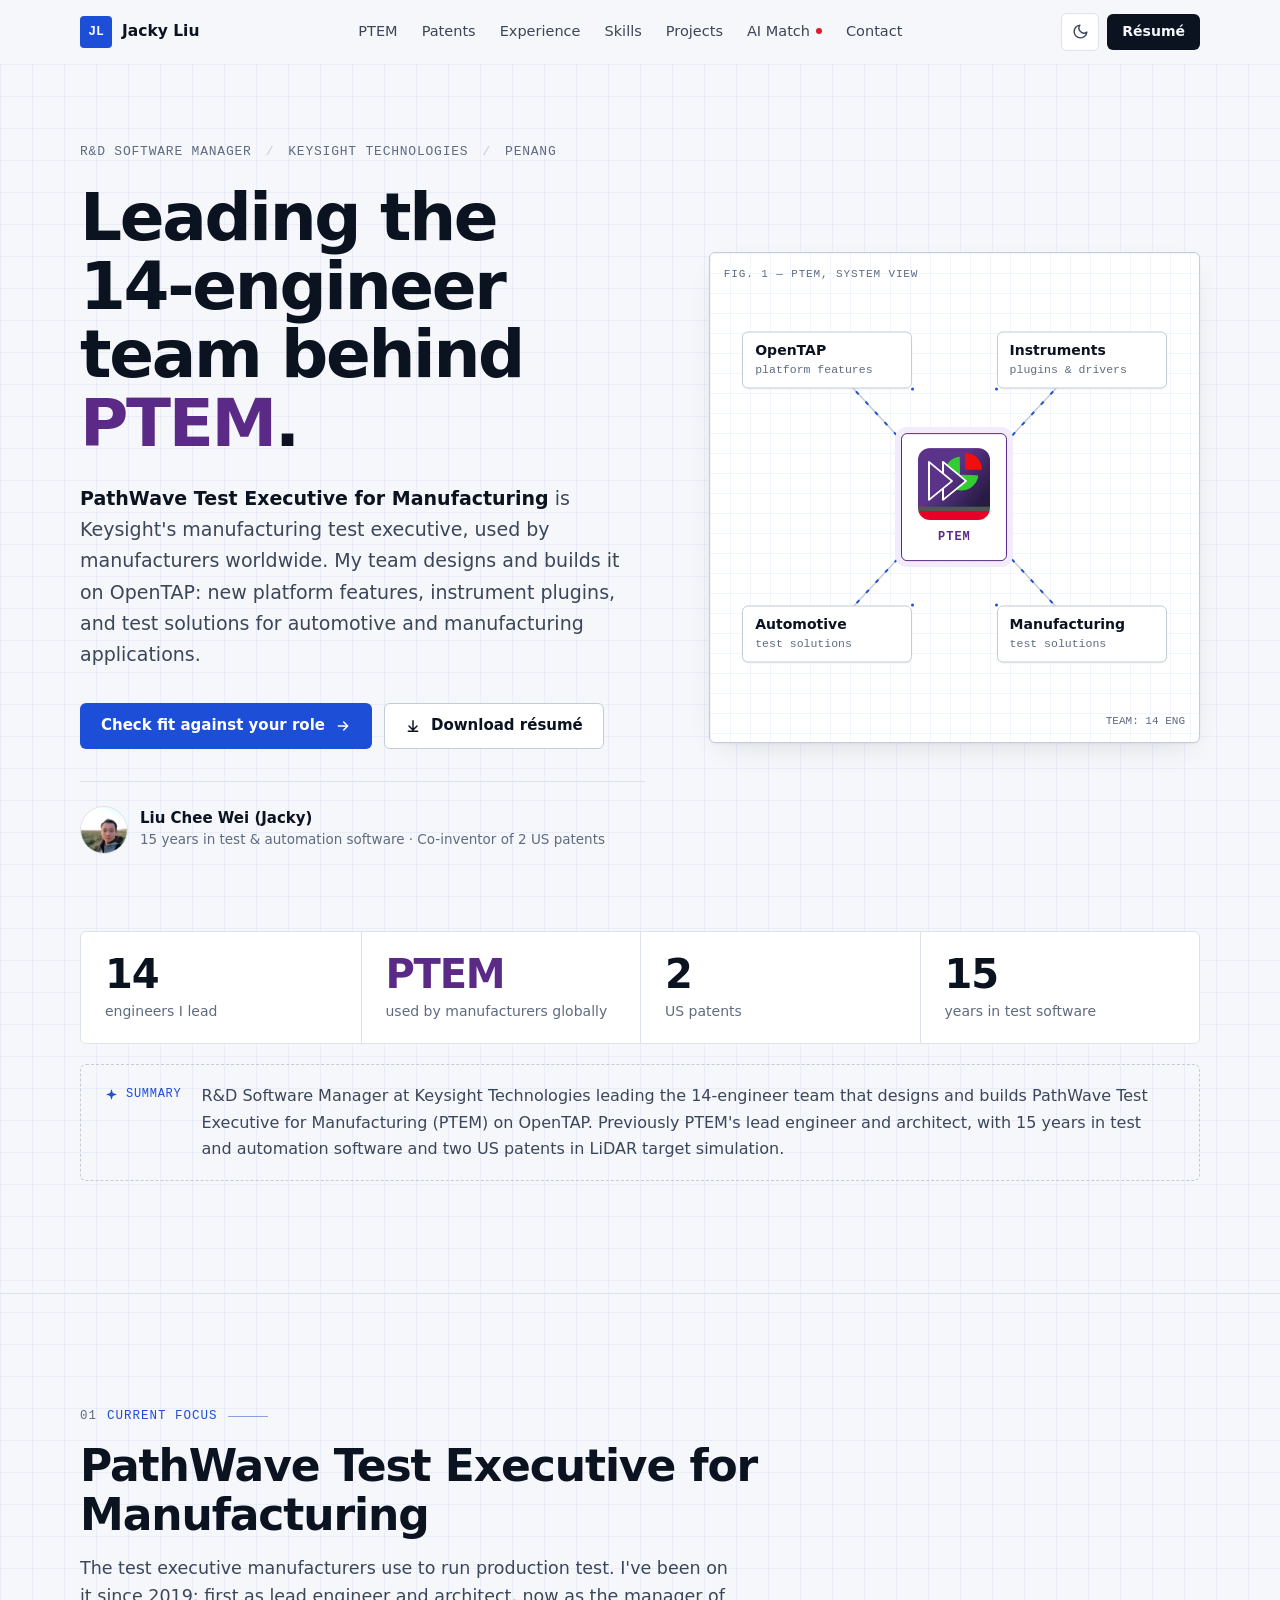
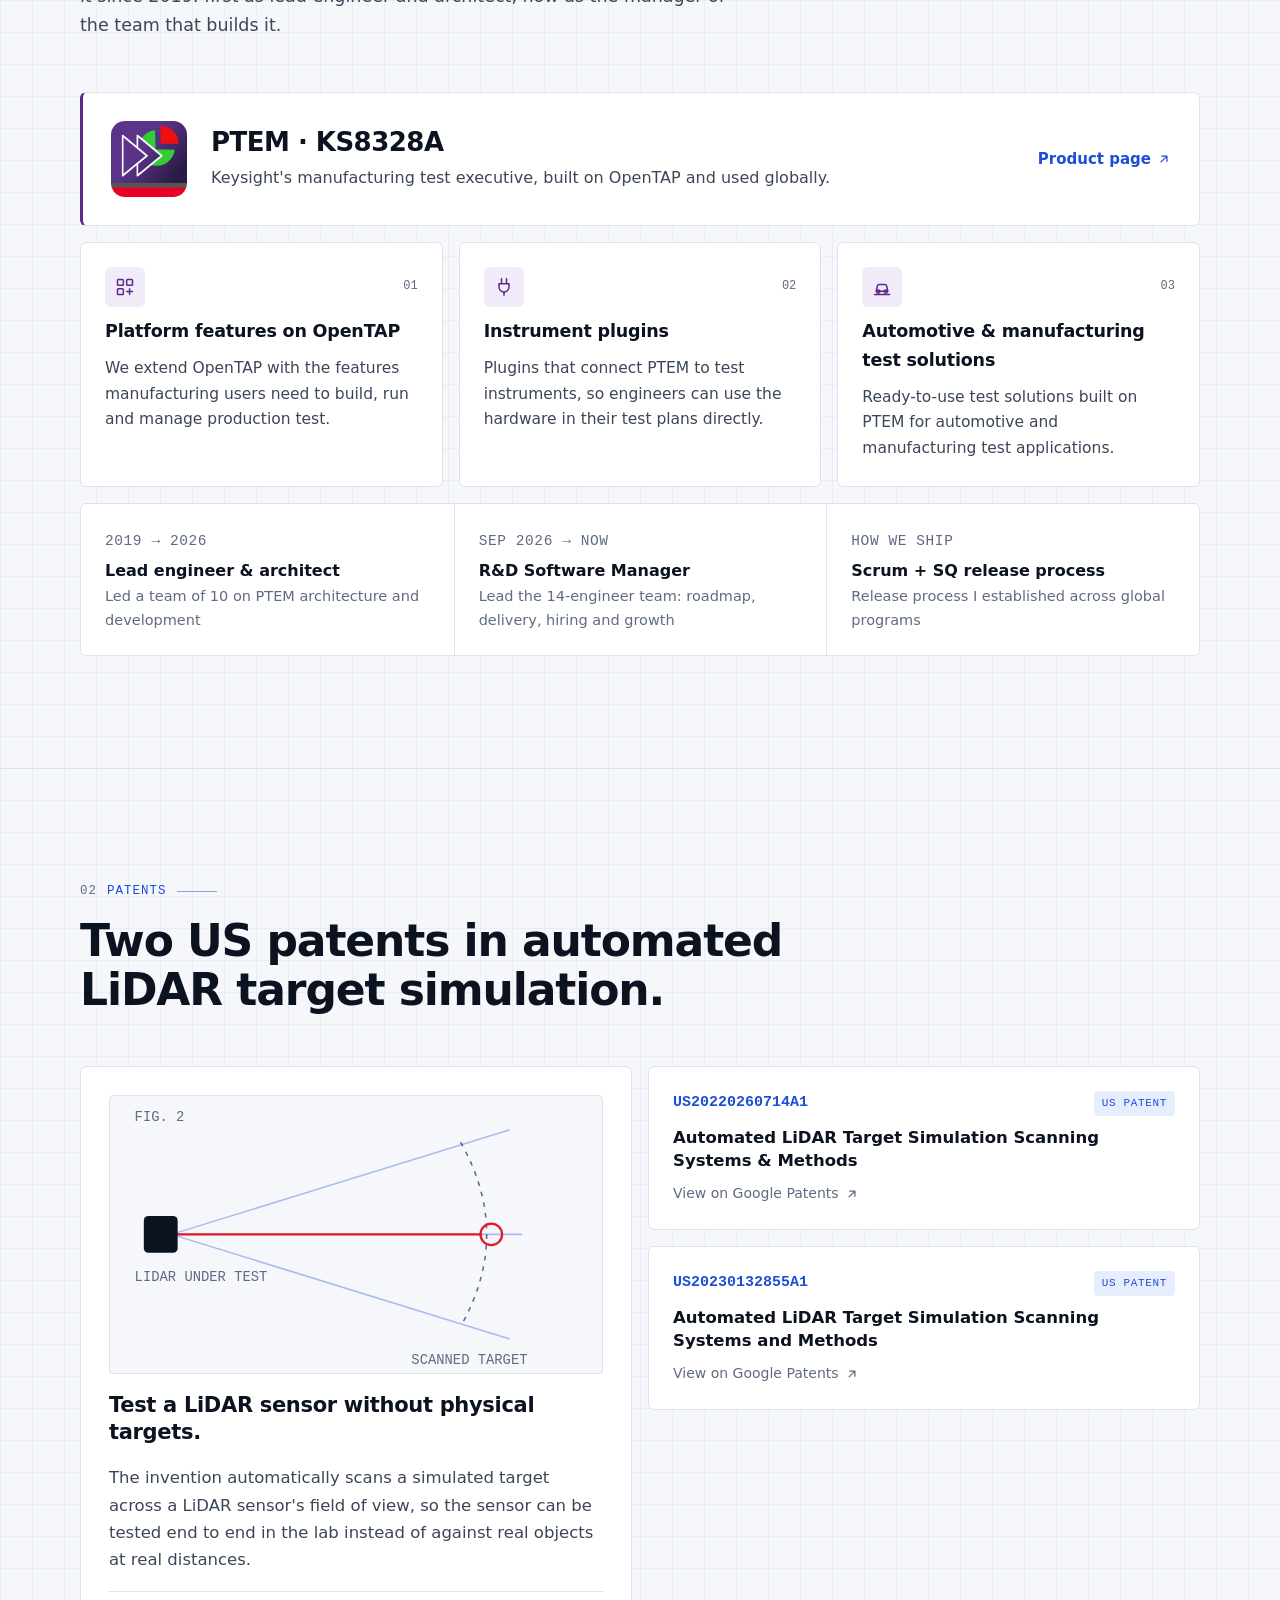
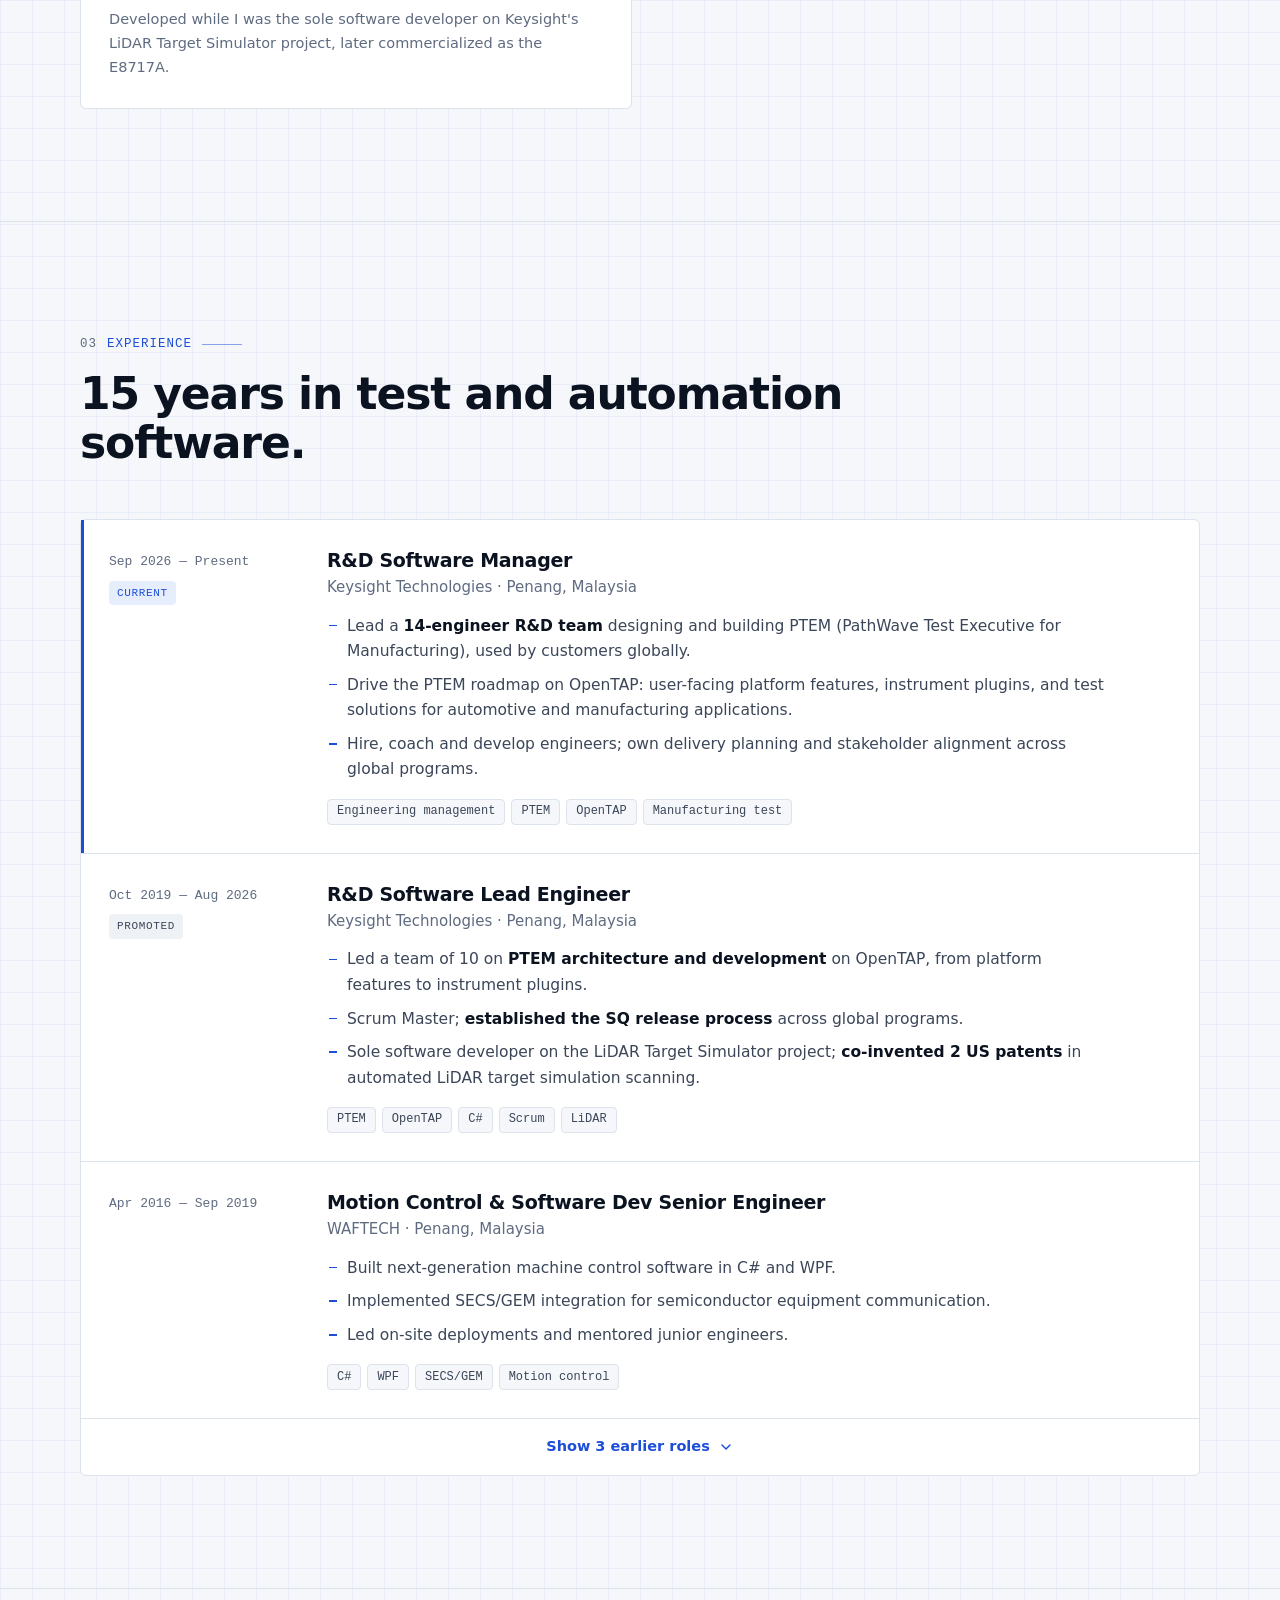
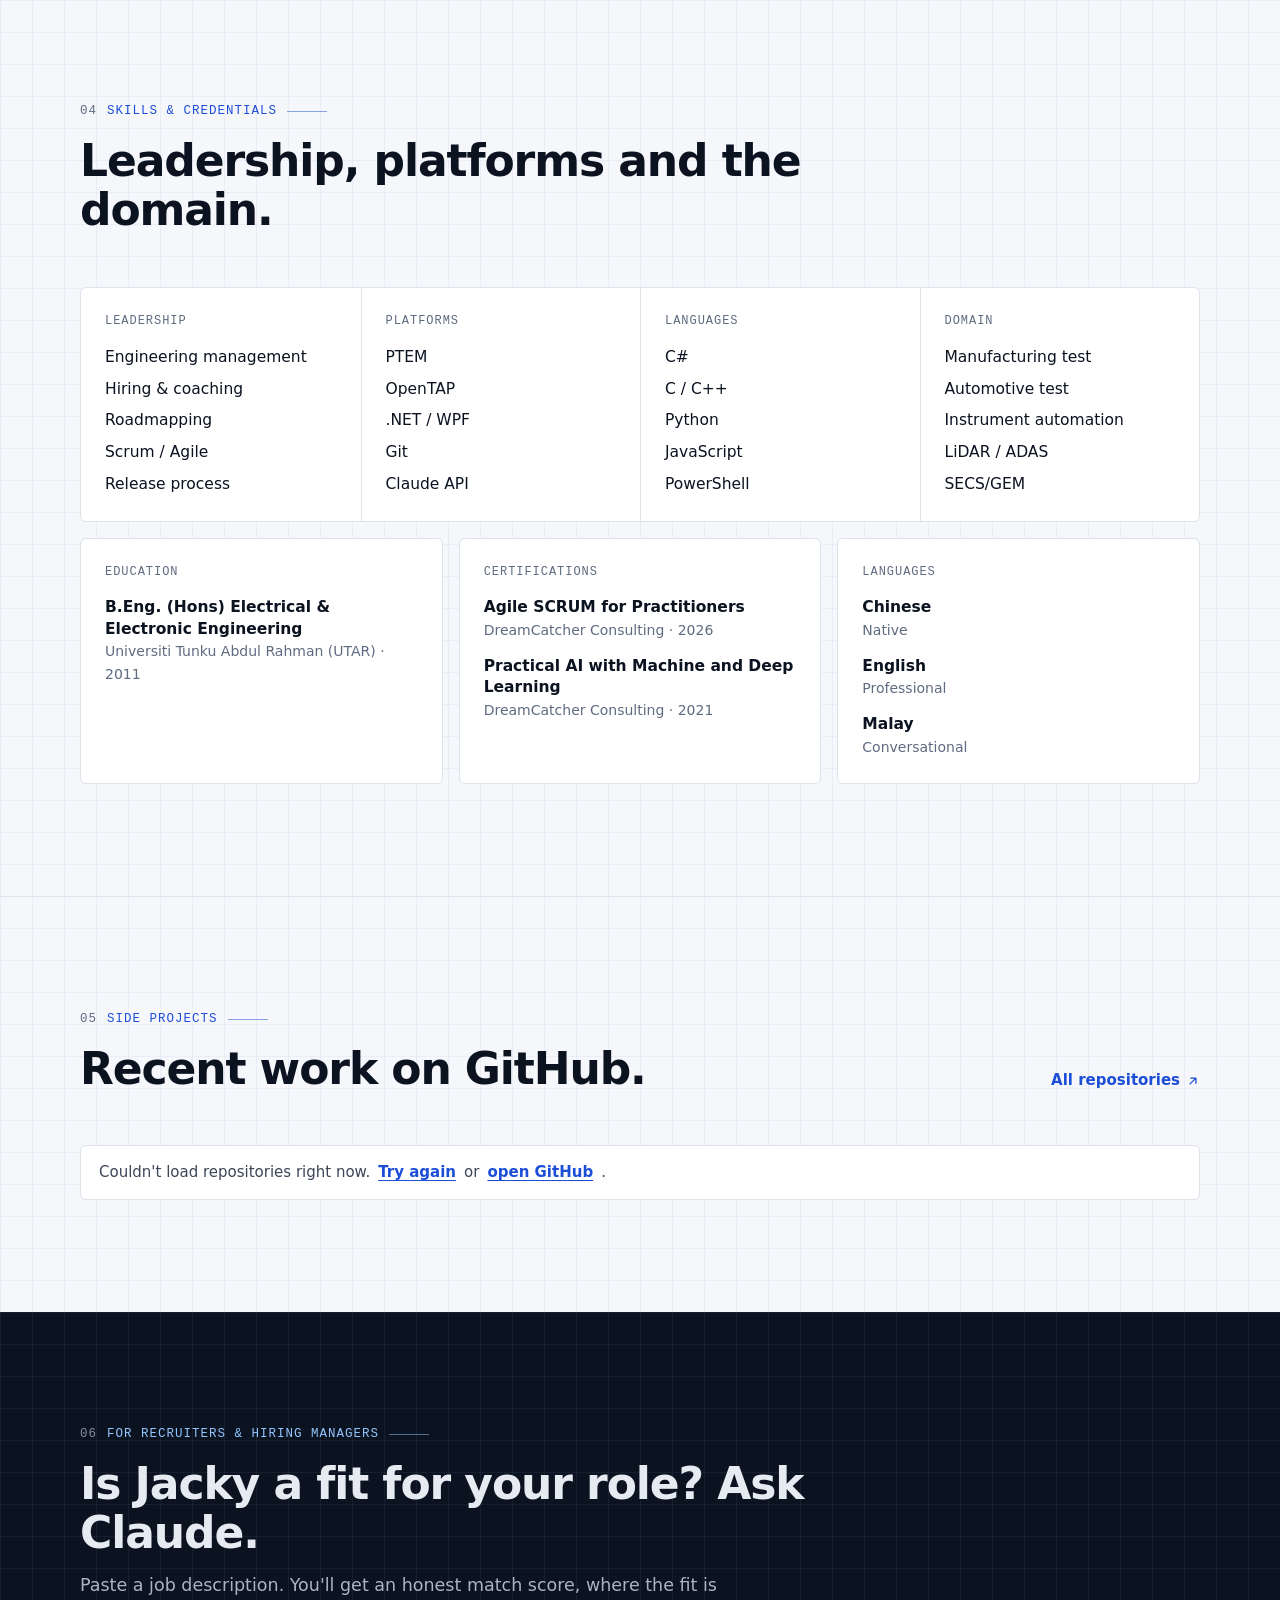
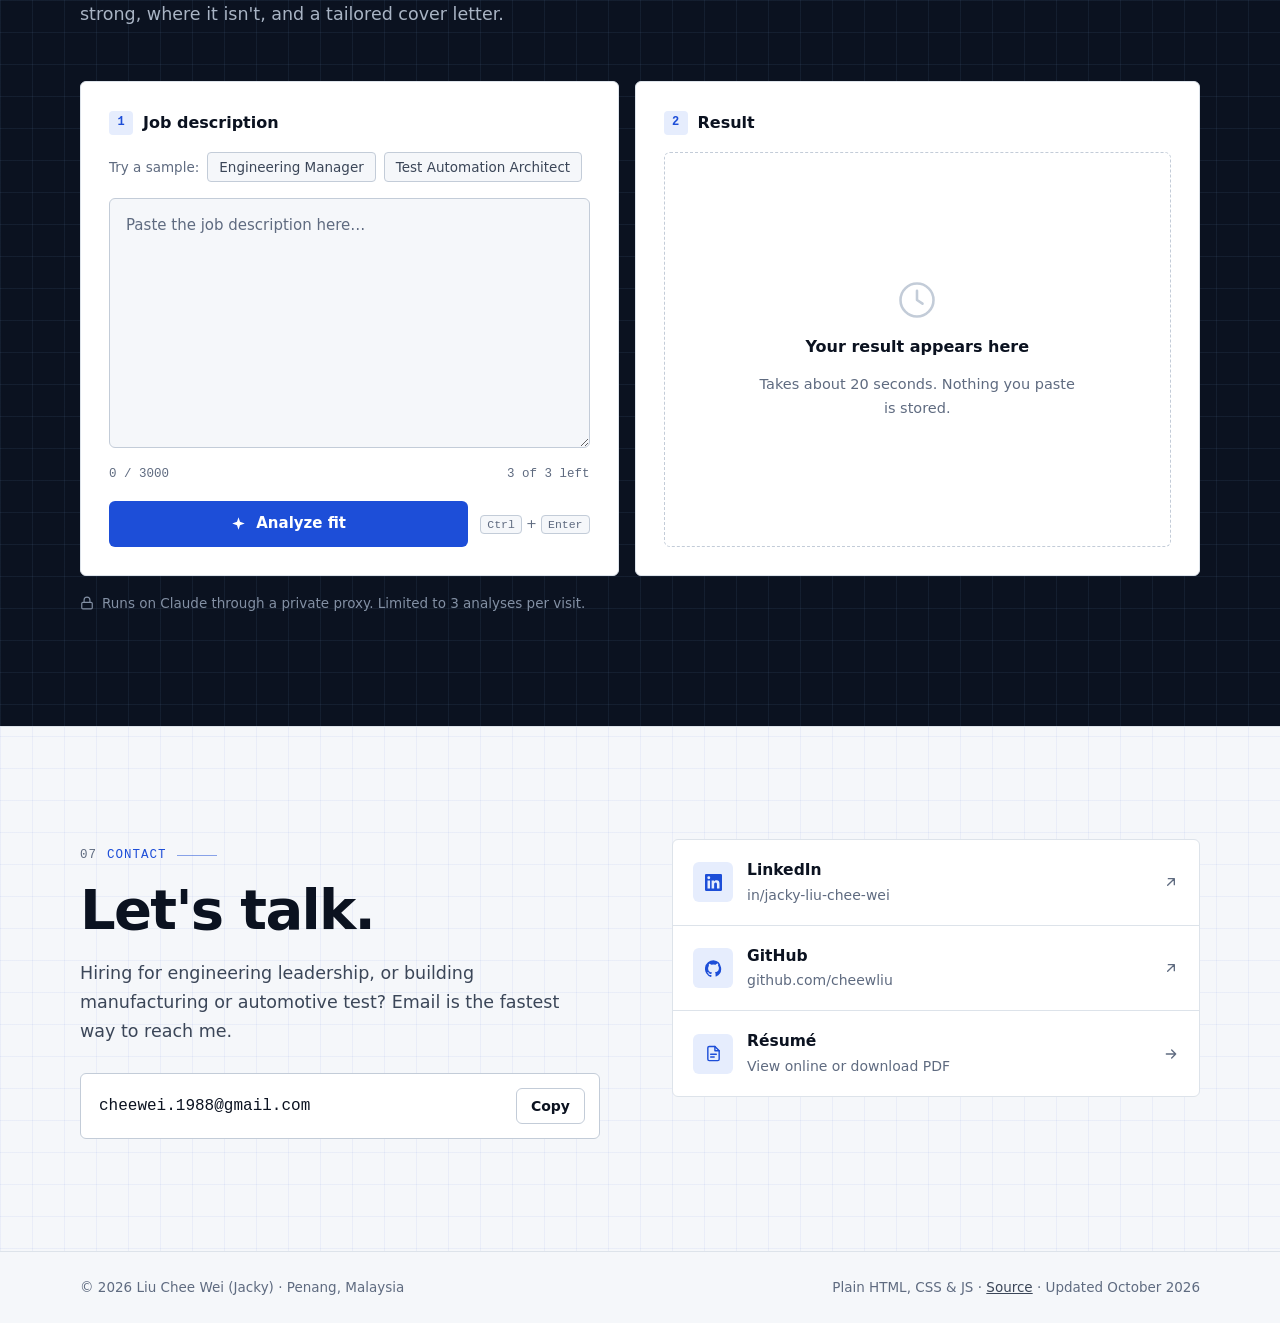
==== commit 74dcc4cb: "Redesign around PTEM with engineering-blueprint UI Replace the editorial serif design with an IBM Pl" ====
--- a/index.html
+++ b/index.html
@@ -6,11 +6,11 @@
   <meta http-equiv="Content-Security-Policy" content="default-src 'self'; script-src 'self' 'unsafe-inline'; style-src 'self' 'unsafe-inline' https://fonts.googleapis.com; img-src 'self' data: https:; font-src 'self' data: https://fonts.gstatic.com; connect-src 'self' https://jacky-portfolio-proxy.cheewei-1988.workers.dev https://api.github.com; frame-ancestors 'none'; base-uri 'self'; form-action 'self';" />
   <meta http-equiv="X-Content-Type-Options" content="nosniff" />
   <meta name="referrer" content="strict-origin-when-cross-origin" />
-  <title>Liu Chee Wei (Jacky) — R&D Software Manager</title>
-  <meta name="description" content="Liu Chee Wei (Jacky), R&D Software Manager at Keysight Technologies. Leads a 10-engineer team building EV/ADAS test automation on OpenTAP/PTEM. 15 years in automotive test and semiconductor software. Co-inventor of 2 US patents." />
+  <title>Liu Chee Wei (Jacky) — R&D Software Manager, PTEM</title>
+  <meta name="description" content="Liu Chee Wei (Jacky), R&D Software Manager at Keysight Technologies, leading the 14-engineer team that designs and builds PathWave Test Executive for Manufacturing (PTEM) on OpenTAP. Co-inventor of 2 US patents. Penang, Malaysia." />
   <!-- Open Graph / LinkedIn / Facebook -->
   <meta property="og:title" content="Liu Chee Wei (Jacky) — R&D Software Manager" />
-  <meta property="og:description" content="Engineering leader for EV/ADAS test automation at Keysight. 15 years in automotive and semiconductor software. Co-inventor of 2 US patents." />
+  <meta property="og:description" content="Leading the 14-engineer team behind PathWave Test Executive for Manufacturing (PTEM) at Keysight. 15 years in test software. Co-inventor of 2 US patents." />
   <meta property="og:url" content="https://cheewliu.github.io/" />
   <meta property="og:type" content="website" />
   <meta property="og:image" content="https://cheewliu.github.io/assets/profile.jpg" />
@@ -23,24 +23,24 @@
   <meta property="profile:first_name" content="Chee Wei" />
   <meta property="profile:last_name" content="Liu" />
   <meta property="profile:username" content="cheewliu" />
-  <meta name="theme-color" content="#121110" media="(prefers-color-scheme: dark)" />
-  <meta name="theme-color" content="#f6f3ee" media="(prefers-color-scheme: light)" />
+  <meta name="theme-color" content="#0a0f1a" media="(prefers-color-scheme: dark)" />
+  <meta name="theme-color" content="#f5f7fa" media="(prefers-color-scheme: light)" />
   <!-- Twitter / X -->
   <meta name="twitter:card" content="summary_large_image" />
   <meta name="twitter:title" content="Liu Chee Wei (Jacky) — R&D Software Manager" />
-  <meta name="twitter:description" content="Engineering leader for EV/ADAS test automation at Keysight. Co-inventor of 2 US patents." />
+  <meta name="twitter:description" content="Leading the 14-engineer team behind PTEM at Keysight. Co-inventor of 2 US patents." />
   <meta name="twitter:image" content="https://cheewliu.github.io/assets/profile.jpg" />
   <meta name="author" content="Liu Chee Wei" />
   <meta name="robots" content="index, follow" />
   <meta name="geo.region" content="MY-07" />
   <meta name="geo.placename" content="Penang, Malaysia" />
-  <meta name="keywords" content="Liu Chee Wei, Jacky Liu, R&D software manager, engineering manager, EV ADAS test automation, OpenTAP, PTEM, LiDAR, Keysight Technologies, Penang Malaysia, C#, C++, Python, automotive test automation, HIL testing, software architect, AI tooling, US patent inventor, Scrum Master" />
+  <meta name="keywords" content="Liu Chee Wei, Jacky Liu, R&D software manager, engineering manager, PTEM, PathWave Test Executive for Manufacturing, OpenTAP, manufacturing test, test executive, automotive test, Keysight Technologies, Penang Malaysia, C#, C++, Python, LiDAR patents, Scrum Master" />
   <link rel="icon" type="image/svg+xml" href="favicon.svg" />
   <link rel="canonical" href="https://cheewliu.github.io/" />
   <link rel="preconnect" href="https://jacky-portfolio-proxy.cheewei-1988.workers.dev" />
   <link rel="preconnect" href="https://fonts.googleapis.com" />
   <link rel="preconnect" href="https://fonts.gstatic.com" crossorigin />
-  <link rel="stylesheet" href="https://fonts.googleapis.com/css2?family=Fraunces:ital,opsz,wght,SOFT,WONK@0,9..144,300..600,0..100,0..1;1,9..144,300..600,0..100,0..1&family=Geist:wght@400..700&family=Geist+Mono:wght@400..600&display=swap" />
+  <link rel="stylesheet" href="https://fonts.googleapis.com/css2?family=IBM+Plex+Sans:wght@400;500;600;700&family=IBM+Plex+Mono:wght@400;500;600&display=swap" />
   <link rel="stylesheet" href="style.css" />
   <script>
     // Apply saved or system theme before first paint to avoid a flash
@@ -63,7 +63,7 @@
         "name": "Liu Chee Wei",
         "alternateName": "Jacky Liu",
         "jobTitle": "R&D Software Manager",
-        "description": "R&D Software Manager at Keysight Technologies leading a 10-engineer team on PTEM/OpenTAP for EV/ADAS test automation. 15 years in automotive test and semiconductor equipment software. Co-inventor of 2 US patents. Based in Penang, Malaysia.",
+        "description": "R&D Software Manager at Keysight Technologies leading the 14-engineer team that designs and builds PathWave Test Executive for Manufacturing (PTEM) on OpenTAP. 15 years in test and automation software. Co-inventor of 2 US patents. Based in Penang, Malaysia.",
         "url": "https://cheewliu.github.io/",
         "image": "https://cheewliu.github.io/assets/profile.jpg",
         "email": "cheewei.1988@gmail.com",
@@ -81,10 +81,9 @@
           { "@type": "Language", "name": "Malay", "alternateName": "ms" }
         ],
         "knowsAbout": [
-          "Engineering Management", "EV/ADAS Test Automation", "OpenTAP", "PTEM", "LiDAR", "HIL Testing",
-          "C#", "C++", "Python", "JavaScript", "Software Architecture",
-          "Automotive SPICE", "CAN/LIN", "SECS/GEM", "Scrum",
-          "AI Tooling", "Prompt Engineering", "Cloudflare Workers"
+          "Engineering Management", "PathWave Test Executive for Manufacturing (PTEM)", "OpenTAP",
+          "Manufacturing Test", "Automotive Test", "Instrument Plugins", "LiDAR",
+          "C#", "C++", "Python", "Software Architecture", "Scrum", "AI Tooling"
         ],
         "hasCredential": [
           { "@type": "EducationalOccupationalCredential", "name": "Agile SCRUM for Practitioners", "credentialCategory": "Certification", "recognizedBy": { "@type": "Organization", "name": "DreamCatcher Consulting" } },
@@ -131,31 +130,20 @@
             "name": "What does Liu Chee Wei (Jacky) do?",
             "acceptedAnswer": {
               "@type": "Answer",
-              "text": "He is an R&D Software Manager at Keysight Technologies, leading a 10-engineer team that builds PTEM on OpenTAP for global EV/ADAS test automation programs. He has hands-on depth in C#, C++, Python, LiDAR target simulation, HIL testing and SECS/GEM."
+              "text": "He is an R&D Software Manager at Keysight Technologies, leading the 14-engineer team that designs and builds PathWave Test Executive for Manufacturing (PTEM), a manufacturing test executive used globally. The team builds on OpenTAP: platform features, instrument plugins, and test solutions for automotive and manufacturing applications."
             }
           },
           {
             "@type": "Question",
             "name": "Where is Liu Chee Wei based?",
-            "acceptedAnswer": {
-              "@type": "Answer",
-              "text": "Penang, Malaysia."
-            }
+            "acceptedAnswer": { "@type": "Answer", "text": "Penang, Malaysia." }
           },
           {
             "@type": "Question",
             "name": "What patents does Liu Chee Wei hold?",
             "acceptedAnswer": {
               "@type": "Answer",
-              "text": "Co-inventor of two US patents on automated LiDAR target simulation scanning systems and methods (US20220260714A1 and US20230132855A1), from work on the Keysight E8717A LiDAR Target Simulator."
-            }
-          },
-          {
-            "@type": "Question",
-            "name": "How many years of experience does Liu Chee Wei have?",
-            "acceptedAnswer": {
-              "@type": "Answer",
-              "text": "15 years: automotive test automation at Keysight Technologies, semiconductor equipment software at WAFTECH, and co-founding Makerzone Sdn Bhd."
+              "text": "Co-inventor of two US patents on automated LiDAR target simulation scanning systems and methods (US20220260714A1 and US20230132855A1): a method that automatically scans a simulated target across a LiDAR sensor's field of view, so sensors can be tested without physical targets."
             }
           },
           {
@@ -186,9 +174,9 @@
 
       <nav aria-label="Primary">
         <ul class="nav-links" id="nav-links">
-          <li><a href="#about">About</a></li>
+          <li><a href="#ptem">PTEM</a></li>
+          <li><a href="#patents">Patents</a></li>
           <li><a href="#experience">Experience</a></li>
-          <li><a href="#work">Work</a></li>
           <li><a href="#skills">Skills</a></li>
           <li><a href="#projects">Projects</a></li>
           <li><a href="#match">AI Match <span class="nav-ai-dot" aria-hidden="true"></span></a></li>
@@ -198,12 +186,12 @@
 
       <div class="nav-actions">
         <button class="icon-btn" id="theme-toggle" type="button" aria-label="Switch color theme">
-          <svg class="theme-icon-moon" width="18" height="18" viewBox="0 0 24 24" fill="none" stroke="currentColor" stroke-width="2" stroke-linecap="round" stroke-linejoin="round" aria-hidden="true"><path d="M21 12.79A9 9 0 1 1 11.21 3 7 7 0 0 0 21 12.79z"/></svg>
-          <svg class="theme-icon-sun" width="18" height="18" viewBox="0 0 24 24" fill="none" stroke="currentColor" stroke-width="2" stroke-linecap="round" stroke-linejoin="round" aria-hidden="true"><circle cx="12" cy="12" r="4"/><path d="M12 2v2M12 20v2M4.93 4.93l1.41 1.41M17.66 17.66l1.41 1.41M2 12h2M20 12h2M4.93 19.07l1.41-1.41M17.66 6.34l1.41-1.41"/></svg>
+          <svg class="theme-icon-moon" width="17" height="17" viewBox="0 0 24 24" fill="none" stroke="currentColor" stroke-width="2" stroke-linecap="round" stroke-linejoin="round" aria-hidden="true"><path d="M21 12.79A9 9 0 1 1 11.21 3 7 7 0 0 0 21 12.79z"/></svg>
+          <svg class="theme-icon-sun" width="17" height="17" viewBox="0 0 24 24" fill="none" stroke="currentColor" stroke-width="2" stroke-linecap="round" stroke-linejoin="round" aria-hidden="true"><circle cx="12" cy="12" r="4"/><path d="M12 2v2M12 20v2M4.93 4.93l1.41 1.41M17.66 17.66l1.41 1.41M2 12h2M20 12h2M4.93 19.07l1.41-1.41M17.66 6.34l1.41-1.41"/></svg>
         </button>
-        <a href="resume.html" class="btn btn-primary btn-sm nav-resume">Résumé</a>
+        <a href="resume.html" class="btn btn-dark btn-sm nav-resume">Résumé</a>
         <button class="icon-btn nav-menu-btn" id="menu-btn" type="button" aria-label="Open menu" aria-expanded="false" aria-controls="nav-links">
-          <svg width="20" height="20" viewBox="0 0 24 24" fill="none" stroke="currentColor" stroke-width="2" stroke-linecap="round" aria-hidden="true"><path d="M4 7h16M4 12h16M4 17h16"/></svg>
+          <svg width="19" height="19" viewBox="0 0 24 24" fill="none" stroke="currentColor" stroke-width="2" stroke-linecap="round" aria-hidden="true"><path d="M4 7h16M4 12h16M4 17h16"/></svg>
         </button>
       </div>
     </div>
@@ -216,18 +204,19 @@
       <div class="container">
         <div class="hero-grid">
           <div>
-            <div class="hero-badge reveal">
-              <span class="pill">New role</span>
-              R&amp;D Software Manager at Keysight · Sep 2026
-            </div>
-            <h1 class="display reveal">I lead the team building <em>EV &amp; ADAS</em> test automation.</h1>
+            <div class="hero-kicker reveal">
+              <span>R&amp;D Software Manager</span>
+              <span>Keysight Technologies</span>
+              <span>Penang</span>
+            </div>
+            <h1 class="reveal">Leading the 14&#8209;engineer team behind <span class="hl">PTEM</span>.</h1>
             <p class="hero-lede reveal">
-              I'm <strong>Liu Chee Wei (Jacky)</strong>, an engineering manager in Penang, Malaysia.
-              My team of 10 builds PTEM on OpenTAP for global automotive programs. Before managing,
-              I architected it, and earlier I wrote the software behind two US patents in LiDAR target simulation.
+              <strong>PathWave Test Executive for Manufacturing</strong> is Keysight's manufacturing test executive,
+              used by manufacturers worldwide. My team designs and builds it on OpenTAP: new platform features,
+              instrument plugins, and test solutions for automotive and manufacturing applications.
             </p>
             <div class="hero-actions reveal">
-              <a href="#match" class="btn btn-accent">
+              <a href="#match" class="btn btn-primary">
                 Check fit against your role
                 <svg width="16" height="16" viewBox="0 0 24 24" fill="none" stroke="currentColor" stroke-width="2.2" stroke-linecap="round" stroke-linejoin="round" aria-hidden="true"><path d="M5 12h14M13 6l6 6-6 6"/></svg>
               </a>
@@ -236,87 +225,178 @@
                 Download résumé
               </a>
             </div>
-          </div>
-
-          <div class="hero-portrait reveal">
-            <figure>
-              <img src="assets/profile.jpg" alt="Portrait of Jacky Liu" width="800" height="1067" fetchpriority="high" decoding="async" />
-            </figure>
-            <div class="hero-card">
-              <span class="hero-card-icon" aria-hidden="true">
-                <svg width="20" height="20" viewBox="0 0 24 24" fill="none" stroke="currentColor" stroke-width="2" stroke-linecap="round" stroke-linejoin="round"><path d="M17 21v-2a4 4 0 0 0-4-4H5a4 4 0 0 0-4 4v2"/><circle cx="9" cy="7" r="4"/><path d="M23 21v-2a4 4 0 0 0-3-3.87M16 3.13a4 4 0 0 1 0 7.75"/></svg>
-              </span>
+            <div class="hero-person reveal">
+              <img src="assets/profile.jpg" alt="" width="48" height="48" />
               <div>
-                <strong>Leading 10 engineers</strong>
-                <span>PTEM · OpenTAP · EV/ADAS</span>
-              </div>
-            </div>
-          </div>
-        </div>
-
-        <dl class="stats">
-          <div class="stat reveal">
-            <dt class="sr-only">Years of experience</dt>
-            <dd><div class="stat-num">15</div><div class="stat-label">years in automotive &amp; semiconductor software</div></dd>
-          </div>
-          <div class="stat reveal">
-            <dt class="sr-only">Team size</dt>
-            <dd><div class="stat-num">10</div><div class="stat-label">engineers on the team I manage</div></dd>
-          </div>
-          <div class="stat reveal">
-            <dt class="sr-only">Patents</dt>
-            <dd><div class="stat-num">2</div><div class="stat-label">US patents, LiDAR target simulation</div></dd>
-          </div>
-          <div class="stat reveal">
-            <dt class="sr-only">Product shipped</dt>
-            <dd><div class="stat-num">E8717A</div><div class="stat-label">Keysight product I built the software for</div></dd>
-          </div>
+                <strong>Liu Chee Wei (Jacky)</strong>
+                <span>15 years in test &amp; automation software · Co-inventor of 2 US patents</span>
+              </div>
+            </div>
+          </div>
+
+          <figure class="diagram reveal" aria-label="Diagram: PTEM at the center, connected to the OpenTAP platform, instrument plugins, automotive test solutions and manufacturing test solutions">
+            <span class="diagram-caption">Fig. 1 — PTEM, system view</span>
+            <svg class="wires" viewBox="0 0 100 100" preserveAspectRatio="none" aria-hidden="true">
+              <line x1="50" y1="50" x2="24" y2="22" />
+              <line x1="50" y1="50" x2="76" y2="22" />
+              <line x1="50" y1="50" x2="24" y2="78" />
+              <line x1="50" y1="50" x2="76" y2="78" />
+              <line class="pulse" x1="24" y1="22" x2="50" y2="50" />
+              <line class="pulse" x1="76" y1="22" x2="50" y2="50" />
+              <line class="pulse" x1="50" y1="50" x2="24" y2="78" />
+              <line class="pulse" x1="50" y1="50" x2="76" y2="78" />
+            </svg>
+            <div class="node n1"><b>OpenTAP</b><span>platform features</span></div>
+            <div class="node n2"><b>Instruments</b><span>plugins &amp; drivers</span></div>
+            <div class="node n3"><b>Automotive</b><span>test solutions</span></div>
+            <div class="node n4"><b>Manufacturing</b><span>test solutions</span></div>
+            <div class="core">
+              <img src="assets/ptem.png" alt="PTEM logo" width="72" height="72" />
+              <span>PTEM</span>
+            </div>
+            <span class="diagram-coord">TEAM: 14 ENG</span>
+          </figure>
+        </div>
+
+        <dl class="stats reveal">
+          <div class="stat"><dt class="sr-only">Team size</dt><dd><div class="stat-num">14</div><div class="stat-label">engineers I lead</div></dd></div>
+          <div class="stat"><dt class="sr-only">Product</dt><dd><div class="stat-num ptem">PTEM</div><div class="stat-label">used by manufacturers globally</div></dd></div>
+          <div class="stat"><dt class="sr-only">Patents</dt><dd><div class="stat-num">2</div><div class="stat-label">US patents</div></dd></div>
+          <div class="stat"><dt class="sr-only">Experience</dt><dd><div class="stat-num">15</div><div class="stat-label">years in test software</div></dd></div>
         </dl>
+
+        <div class="ai-bio reveal" id="ai-bio">
+          <span class="ai-bio-label">
+            <svg width="13" height="13" viewBox="0 0 24 24" fill="currentColor" aria-hidden="true"><path d="M12 2l2.4 7.2L22 12l-7.6 2.8L12 22l-2.4-7.2L2 12l7.6-2.8z"/></svg>
+            <span id="ai-bio-badge">Summary by Claude</span>
+          </span>
+          <p class="ai-bio-body" id="ai-bio-body" aria-live="polite"
+             data-fallback="R&amp;D Software Manager at Keysight Technologies leading the 14-engineer team that designs and builds PathWave Test Executive for Manufacturing (PTEM) on OpenTAP. Previously PTEM's lead engineer and architect, with 15 years in test and automation software and two US patents in LiDAR target simulation.">
+            <span class="muted">Writing a summary…</span>
+          </p>
+        </div>
       </div>
     </section>
 
-    <!-- ABOUT -->
-    <section class="section" id="about">
+    <!-- PTEM -->
+    <section class="section" id="ptem">
       <div class="container">
         <div class="section-head reveal">
-          <span class="eyebrow">About</span>
-          <h2>Manager by title, <em>engineer</em> by habit.</h2>
-          <p>I moved from writing the code to leading the people who write it. Three things I bring to a team:</p>
-        </div>
-
-        <div class="about-grid">
-          <article class="pillar reveal">
-            <span class="pillar-icon" aria-hidden="true">
-              <svg width="22" height="22" viewBox="0 0 24 24" fill="none" stroke="currentColor" stroke-width="1.8" stroke-linecap="round" stroke-linejoin="round"><path d="M17 21v-2a4 4 0 0 0-4-4H5a4 4 0 0 0-4 4v2"/><circle cx="9" cy="7" r="4"/><path d="M23 21v-2a4 4 0 0 0-3-3.87M16 3.13a4 4 0 0 1 0 7.75"/></svg>
-            </span>
-            <h3>Lead the team</h3>
-            <p>Manage a 10-engineer R&amp;D team: roadmap, delivery, hiring and career growth. Scrum Master background, so delivery stays predictable.</p>
+          <span class="label"><span class="num">01</span> Current focus</span>
+          <h2>PathWave Test Executive for Manufacturing</h2>
+          <p>The test executive manufacturers use to run production test. I've been on it since 2019: first as lead engineer and architect, now as the manager of the team that builds it.</p>
+        </div>
+
+        <div class="ptem-head reveal">
+          <img src="assets/ptem.png" alt="PTEM logo" width="76" height="76" />
+          <div>
+            <h3>PTEM · KS8328A</h3>
+            <p>Keysight's manufacturing test executive, built on OpenTAP and used globally.</p>
+          </div>
+          <a class="link-arrow" href="https://www.keysight.com/us/en/product/KS8328A/pathwave-test-executive-for-manufacturing-developer-version.html" target="_blank" rel="noopener">
+            Product page
+            <svg width="14" height="14" viewBox="0 0 24 24" fill="none" stroke="currentColor" stroke-width="2.2" stroke-linecap="round" stroke-linejoin="round" aria-hidden="true"><path d="M7 17L17 7M8 7h9v9"/></svg>
+          </a>
+        </div>
+
+        <div class="caps">
+          <article class="cap reveal">
+            <div class="cap-top">
+              <span class="cap-icon" aria-hidden="true">
+                <svg width="20" height="20" viewBox="0 0 24 24" fill="none" stroke="currentColor" stroke-width="1.8" stroke-linecap="round" stroke-linejoin="round"><rect x="3" y="3" width="7" height="7" rx="1"/><rect x="14" y="3" width="7" height="7" rx="1"/><rect x="3" y="14" width="7" height="7" rx="1"/><path d="M17.5 14v7M14 17.5h7"/></svg>
+              </span>
+              <span class="cap-idx">01</span>
+            </div>
+            <h4>Platform features on OpenTAP</h4>
+            <p>We extend OpenTAP with the features manufacturing users need to build, run and manage production test.</p>
           </article>
-          <article class="pillar reveal">
-            <span class="pillar-icon" aria-hidden="true">
-              <svg width="22" height="22" viewBox="0 0 24 24" fill="none" stroke="currentColor" stroke-width="1.8" stroke-linecap="round" stroke-linejoin="round"><rect x="3" y="3" width="7" height="7" rx="1.5"/><rect x="14" y="3" width="7" height="7" rx="1.5"/><rect x="14" y="14" width="7" height="7" rx="1.5"/><path d="M10 6.5h4M17.5 10v4M6.5 10v7.5H14"/></svg>
-            </span>
-            <h3>Architect the system</h3>
-            <p>Architected PTEM on OpenTAP for global EV/ADAS programs and set up the SQ release process used across those programs.</p>
+          <article class="cap reveal">
+            <div class="cap-top">
+              <span class="cap-icon" aria-hidden="true">
+                <svg width="20" height="20" viewBox="0 0 24 24" fill="none" stroke="currentColor" stroke-width="1.8" stroke-linecap="round" stroke-linejoin="round"><path d="M9 2v6M15 2v6M6 8h12v4a6 6 0 0 1-12 0z"/><path d="M12 18v4"/></svg>
+              </span>
+              <span class="cap-idx">02</span>
+            </div>
+            <h4>Instrument plugins</h4>
+            <p>Plugins that connect PTEM to test instruments, so engineers can use the hardware in their test plans directly.</p>
           </article>
-          <article class="pillar reveal">
-            <span class="pillar-icon" aria-hidden="true">
-              <svg width="22" height="22" viewBox="0 0 24 24" fill="none" stroke="currentColor" stroke-width="1.8" stroke-linecap="round" stroke-linejoin="round"><path d="M12 3l1.9 5.1L19 10l-5.1 1.9L12 17l-1.9-5.1L5 10l5.1-1.9z"/><path d="M19 15l.9 2.1L22 18l-2.1.9L19 21l-.9-2.1L16 18l2.1-.9z"/></svg>
-            </span>
-            <h3>Use AI where it helps</h3>
-            <p>Find the spots where AI gives real engineering leverage, then ship a working tool. The job-match tool on this page is one.</p>
+          <article class="cap reveal">
+            <div class="cap-top">
+              <span class="cap-icon" aria-hidden="true">
+                <svg width="20" height="20" viewBox="0 0 24 24" fill="none" stroke="currentColor" stroke-width="1.8" stroke-linecap="round" stroke-linejoin="round"><path d="M5 17h14l-1.5-6.5A2 2 0 0 0 15.6 9H8.4a2 2 0 0 0-1.9 1.5z"/><circle cx="7.5" cy="17.5" r="2"/><circle cx="16.5" cy="17.5" r="2"/><path d="M3 21h18"/></svg>
+              </span>
+              <span class="cap-idx">03</span>
+            </div>
+            <h4>Automotive &amp; manufacturing test solutions</h4>
+            <p>Ready-to-use test solutions built on PTEM for automotive and manufacturing test applications.</p>
           </article>
         </div>
 
-        <div class="ai-bio reveal" id="ai-bio">
-          <span class="ai-bio-label">
-            <svg width="14" height="14" viewBox="0 0 24 24" fill="currentColor" aria-hidden="true"><path d="M12 2l2.4 7.2L22 12l-7.6 2.8L12 22l-2.4-7.2L2 12l7.6-2.8z"/></svg>
-            <span id="ai-bio-badge">Claude's summary</span>
-          </span>
-          <p class="ai-bio-body" id="ai-bio-body" aria-live="polite"
-             data-fallback="R&amp;D Software Manager at Keysight Technologies leading a 10-engineer team that builds PTEM on OpenTAP for global EV/ADAS test automation. Fifteen years across automotive test, semiconductor equipment software and a startup, with two US patents in LiDAR target simulation and hands-on depth in C#, C++ and Python.">
-            <span class="muted">Writing a summary…</span>
-          </p>
+        <div class="ptem-timeline reveal">
+          <div class="tl-step">
+            <span class="tl-when">2019 → 2026</span>
+            <strong>Lead engineer &amp; architect</strong>
+            <span>Led a team of 10 on PTEM architecture and development</span>
+          </div>
+          <div class="tl-step">
+            <span class="tl-when">SEP 2026 → NOW</span>
+            <strong>R&amp;D Software Manager</strong>
+            <span>Lead the 14-engineer team: roadmap, delivery, hiring and growth</span>
+          </div>
+          <div class="tl-step">
+            <span class="tl-when">HOW WE SHIP</span>
+            <strong>Scrum + SQ release process</strong>
+            <span>Release process I established across global programs</span>
+          </div>
+        </div>
+      </div>
+    </section>
+
+    <!-- PATENTS -->
+    <section class="section" id="patents">
+      <div class="container">
+        <div class="section-head reveal">
+          <span class="label"><span class="num">02</span> Patents</span>
+          <h2>Two US patents in automated LiDAR target simulation.</h2>
+        </div>
+
+        <div class="patent-layout">
+          <div class="patent-story reveal">
+            <svg class="scan-fig" viewBox="0 0 320 180" role="img" aria-label="Illustration: a LiDAR sensor scanning a simulated target that moves across its field of view">
+              <path class="path" d="M228 30 Q 262 90 228 150" />
+              <line class="beam" x1="40" y1="90" x2="260" y2="22" />
+              <line class="beam" x1="40" y1="90" x2="268" y2="90" />
+              <line class="beam" x1="40" y1="90" x2="260" y2="158" />
+              <g class="sweep">
+                <line class="beam-active" x1="40" y1="90" x2="242" y2="90" />
+                <circle class="target" cx="248" cy="90" r="7" />
+              </g>
+              <rect class="sensor" x="22" y="78" width="22" height="24" rx="3" />
+              <text x="16" y="120">LIDAR UNDER TEST</text>
+              <text x="196" y="174">SCANNED TARGET</text>
+              <text x="16" y="16">FIG. 2</text>
+            </svg>
+            <h3>Test a LiDAR sensor without physical targets.</h3>
+            <p>The invention automatically scans a simulated target across a LiDAR sensor's field of view, so the sensor can be tested end to end in the lab instead of against real objects at real distances.</p>
+            <p class="foot">Developed while I was the sole software developer on Keysight's LiDAR Target Simulator project, later commercialized as the E8717A.</p>
+          </div>
+
+          <div class="patent-cards">
+            <a class="patent-card reveal" href="https://patents.google.com/patent/US20220260714A1" target="_blank" rel="noopener">
+              <div class="top"><span class="pn">US20220260714A1</span><span class="badge">US patent</span></div>
+              <h4>Automated LiDAR Target Simulation Scanning Systems &amp; Methods</h4>
+              <span class="go">View on Google Patents
+                <svg width="14" height="14" viewBox="0 0 24 24" fill="none" stroke="currentColor" stroke-width="2.2" stroke-linecap="round" stroke-linejoin="round" aria-hidden="true"><path d="M7 17L17 7M8 7h9v9"/></svg>
+              </span>
+            </a>
+            <a class="patent-card reveal" href="https://patents.google.com/patent/US20230132855A1" target="_blank" rel="noopener">
+              <div class="top"><span class="pn">US20230132855A1</span><span class="badge">US patent</span></div>
+              <h4>Automated LiDAR Target Simulation Scanning Systems and Methods</h4>
+              <span class="go">View on Google Patents
+                <svg width="14" height="14" viewBox="0 0 24 24" fill="none" stroke="currentColor" stroke-width="2.2" stroke-linecap="round" stroke-linejoin="round" aria-hidden="true"><path d="M7 17L17 7M8 7h9v9"/></svg>
+              </span>
+            </a>
+          </div>
         </div>
       </div>
     </section>
@@ -325,60 +405,60 @@
     <section class="section" id="experience">
       <div class="container">
         <div class="section-head reveal">
-          <span class="eyebrow">Experience</span>
-          <h2>Fifteen years, from <em>engineer</em> to manager.</h2>
-        </div>
-
-        <div class="roles">
-          <article class="role current reveal">
+          <span class="label"><span class="num">03</span> Experience</span>
+          <h2>15 years in test and automation software.</h2>
+        </div>
+
+        <div class="roles reveal">
+          <article class="role current">
             <div class="role-when">
               <span>Sep 2026 — Present</span>
               <span class="role-tag">Current</span>
             </div>
             <div>
-              <div class="role-head"><h3>R&amp;D Software Manager</h3></div>
+              <h3>R&amp;D Software Manager</h3>
               <p class="role-company">Keysight Technologies · Penang, Malaysia</p>
               <ul>
-                <li>Manage a <strong>10-engineer R&amp;D software team</strong> delivering PTEM on OpenTAP for global EV/ADAS test automation programs.</li>
-                <li>Own the team roadmap, delivery planning and stakeholder alignment across global automotive programs.</li>
-                <li>Hire, coach and develop engineers; run performance reviews and career growth plans.</li>
+                <li>Lead a <strong>14-engineer R&amp;D team</strong> designing and building PTEM (PathWave Test Executive for Manufacturing), used by customers globally.</li>
+                <li>Drive the PTEM roadmap on OpenTAP: user-facing platform features, instrument plugins, and test solutions for automotive and manufacturing applications.</li>
+                <li>Hire, coach and develop engineers; own delivery planning and stakeholder alignment across global programs.</li>
               </ul>
               <div class="chips">
                 <span class="chip">Engineering management</span>
                 <span class="chip">PTEM</span>
                 <span class="chip">OpenTAP</span>
-                <span class="chip">EV/ADAS</span>
+                <span class="chip">Manufacturing test</span>
               </div>
             </div>
           </article>
 
-          <article class="role reveal">
+          <article class="role">
             <div class="role-when">
               <span>Oct 2019 — Aug 2026</span>
               <span class="role-tag muted">Promoted</span>
             </div>
             <div>
-              <div class="role-head"><h3>R&amp;D Software Lead Engineer</h3></div>
+              <h3>R&amp;D Software Lead Engineer</h3>
               <p class="role-company">Keysight Technologies · Penang, Malaysia</p>
               <ul>
-                <li>Led a team of 10 on <strong>PTEM architecture and development</strong>, built on OpenTAP, for global EV/ADAS test automation programs.</li>
-                <li>Scrum Master; <strong>established the SQ release process</strong> across global automotive programs.</li>
-                <li>Sole software developer on the 4-engineer LiDAR Target Simulator team; <strong>co-invented 2 US patents in 2 years</strong>; product shipped as the Keysight E8717A.</li>
+                <li>Led a team of 10 on <strong>PTEM architecture and development</strong> on OpenTAP, from platform features to instrument plugins.</li>
+                <li>Scrum Master; <strong>established the SQ release process</strong> across global programs.</li>
+                <li>Sole software developer on the LiDAR Target Simulator project; <strong>co-invented 2 US patents</strong> in automated LiDAR target simulation scanning.</li>
               </ul>
               <div class="chips">
+                <span class="chip">PTEM</span>
                 <span class="chip">OpenTAP</span>
-                <span class="chip">PTEM</span>
-                <span class="chip">LiDAR</span>
                 <span class="chip">C#</span>
                 <span class="chip">Scrum</span>
+                <span class="chip">LiDAR</span>
               </div>
             </div>
           </article>
 
-          <article class="role reveal">
+          <article class="role">
             <div class="role-when"><span>Apr 2016 — Sep 2019</span></div>
             <div>
-              <div class="role-head"><h3>Motion Control &amp; Software Dev Senior Engineer</h3></div>
+              <h3>Motion Control &amp; Software Dev Senior Engineer</h3>
               <p class="role-company">WAFTECH · Penang, Malaysia</p>
               <ul>
                 <li>Built next-generation machine control software in C# and WPF.</li>
@@ -393,110 +473,45 @@
               </div>
             </div>
           </article>
-        </div>
-
-        <details class="roles-more">
-          <summary>
-            <span class="when-closed">Show 3 earlier roles</span>
-            <span class="when-open">Hide earlier roles</span>
-            <svg width="16" height="16" viewBox="0 0 24 24" fill="none" stroke="currentColor" stroke-width="2.2" stroke-linecap="round" stroke-linejoin="round" aria-hidden="true"><path d="M6 9l6 6 6-6"/></svg>
-          </summary>
-          <div class="roles" style="border-top:0">
+
+          <details class="roles-more">
+            <summary>
+              <span class="when-closed">Show 3 earlier roles</span>
+              <span class="when-open">Hide earlier roles</span>
+              <svg width="16" height="16" viewBox="0 0 24 24" fill="none" stroke="currentColor" stroke-width="2.2" stroke-linecap="round" stroke-linejoin="round" aria-hidden="true"><path d="M6 9l6 6 6-6"/></svg>
+            </summary>
             <article class="role">
               <div class="role-when"><span>Apr 2011 — Mar 2016</span></div>
               <div>
-                <div class="role-head"><h3>Co-Founder</h3></div>
+                <h3>Co-Founder</h3>
                 <p class="role-company">Makerzone Sdn Bhd · Penang, Malaysia</p>
                 <ul>
                   <li>Co-founded and ran a 3D printing service business from the ground up.</li>
-                  <li>Built and managed the company website.</li>
-                  <li>Handled customer projects end to end, from design to delivery.</li>
+                  <li>Built and managed the company website; delivered customer projects from design to delivery.</li>
                 </ul>
-                <div class="chips">
-                  <span class="chip">Entrepreneurship</span>
-                  <span class="chip">3D printing</span>
-                  <span class="chip">Web</span>
-                </div>
               </div>
             </article>
             <article class="role">
               <div class="role-when"><span>Oct 2014 — Apr 2015</span></div>
               <div>
-                <div class="role-head"><h3>Machine Automation Software Engineer</h3></div>
+                <h3>Machine Automation Software Engineer</h3>
                 <p class="role-company">WAFTECH · Penang, Malaysia</p>
                 <ul>
                   <li>Developed motion control and wafer handling software in C# and WPF.</li>
                 </ul>
-                <div class="chips">
-                  <span class="chip">C#</span>
-                  <span class="chip">WPF</span>
-                  <span class="chip">Motion control</span>
-                </div>
               </div>
             </article>
             <article class="role">
               <div class="role-when"><span>Jun 2011 — Oct 2014</span></div>
               <div>
-                <div class="role-head"><h3>R&amp;D System Engineer</h3></div>
+                <h3>R&amp;D System Engineer</h3>
                 <p class="role-company">Keysight Technologies · Penang, Malaysia</p>
                 <ul>
-                  <li>Developed automotive test systems in C++.</li>
-                  <li>Supported the TS-5000 hardware handler library.</li>
+                  <li>Developed automotive test systems in C++; supported the TS-5000 hardware handler library.</li>
                 </ul>
-                <div class="chips">
-                  <span class="chip">C++</span>
-                  <span class="chip">Test systems</span>
-                  <span class="chip">Automotive</span>
-                </div>
               </div>
             </article>
-          </div>
-        </details>
-      </div>
-    </section>
-
-    <!-- FEATURED WORK -->
-    <section class="section" id="work">
-      <div class="container">
-        <div class="section-head reveal">
-          <span class="eyebrow">Featured work</span>
-          <h2>The LiDAR Target Simulator.</h2>
-          <p>A first-of-market way to test automotive LiDAR sensors against simulated targets, now sold as a Keysight product.</p>
-        </div>
-
-        <div class="feature reveal">
-          <div class="feature-body">
-            <span class="eyebrow">My role · Sole software developer</span>
-            <h3>Owned the whole software stack in a 4-engineer R&amp;D team.</h3>
-            <p>Everything the instrument does in software, I built: from the scanning method that became our patents to the code that shipped with the product.</p>
-            <ul class="feature-points">
-              <li><span class="n">01</span><span><strong>Sole software developer</strong> on the R&amp;D team, owning the stack end to end.</span></li>
-              <li><span class="n">02</span><span><strong>Co-invented 2 US patents</strong> within 2 years on the automated LiDAR target simulation scanning method.</span></li>
-              <li><span class="n">03</span><span><strong>Brought to market</strong> as the Keysight E8717A.</span></li>
-            </ul>
-          </div>
-          <div class="feature-visual">
-            <svg class="feature-rings" viewBox="0 0 360 360" aria-hidden="true">
-              <circle cx="180" cy="180" r="60" stroke-width="1.5" opacity=".9"/>
-              <circle cx="180" cy="180" r="100" stroke-width="1" opacity=".5"/>
-              <circle cx="180" cy="180" r="140" stroke-width="1" opacity=".3"/>
-              <circle cx="180" cy="180" r="178" stroke-width="1" opacity=".15"/>
-              <circle class="beam" cx="180" cy="180" r="120" stroke-width="2" opacity=".7"/>
-            </svg>
-            <div class="feature-model"><span>Keysight</span>E8717A</div>
-            <div class="patents">
-              <a class="patent" href="https://patents.google.com/patent/US20220260714A1" target="_blank" rel="noopener">
-                <span class="patent-num">US20220260714A1</span>
-                <span class="patent-title">Automated LiDAR Target Simulation Scanning Systems &amp; Methods</span>
-                <svg width="16" height="16" viewBox="0 0 24 24" fill="none" stroke="currentColor" stroke-width="2" stroke-linecap="round" stroke-linejoin="round" aria-hidden="true"><path d="M7 17L17 7M8 7h9v9"/></svg>
-              </a>
-              <a class="patent" href="https://patents.google.com/patent/US20230132855A1" target="_blank" rel="noopener">
-                <span class="patent-num">US20230132855A1</span>
-                <span class="patent-title">Automated LiDAR Target Simulation Scanning Systems and Methods</span>
-                <svg width="16" height="16" viewBox="0 0 24 24" fill="none" stroke="currentColor" stroke-width="2" stroke-linecap="round" stroke-linejoin="round" aria-hidden="true"><path d="M7 17L17 7M8 7h9v9"/></svg>
-              </a>
-            </div>
-          </div>
+          </details>
         </div>
       </div>
     </section>
@@ -505,94 +520,44 @@
     <section class="section" id="skills">
       <div class="container">
         <div class="section-head reveal">
-          <span class="eyebrow">Skills &amp; credentials</span>
-          <h2>What I work <em>with</em>.</h2>
-        </div>
-
-        <div class="skills-layout">
-          <div class="skill-groups reveal">
-            <div class="skill-group">
-              <h3>Leadership</h3>
-              <div class="chips">
-                <span class="chip">Engineering management</span>
-                <span class="chip">Hiring &amp; coaching</span>
-                <span class="chip">Roadmapping</span>
-                <span class="chip">Scrum / Agile</span>
-                <span class="chip">Release process</span>
-              </div>
-            </div>
-            <div class="skill-group">
-              <h3>Languages</h3>
-              <div class="chips">
-                <span class="chip">C#</span>
-                <span class="chip">C/C++</span>
-                <span class="chip">Python</span>
-                <span class="chip">JavaScript</span>
-                <span class="chip">PowerShell</span>
-              </div>
-            </div>
-            <div class="skill-group">
-              <h3>Platforms &amp; tools</h3>
-              <div class="chips">
-                <span class="chip">OpenTAP</span>
-                <span class="chip">PTEM</span>
-                <span class="chip">.NET</span>
-                <span class="chip">WPF</span>
-                <span class="chip">Git</span>
-                <span class="chip">Claude API</span>
-                <span class="chip">Cloudflare Workers</span>
-              </div>
-            </div>
-            <div class="skill-group">
-              <h3>Domain</h3>
-              <div class="chips">
-                <span class="chip">EV testing</span>
-                <span class="chip">ADAS</span>
-                <span class="chip">LiDAR</span>
-                <span class="chip">HIL</span>
-                <span class="chip">CAN/LIN</span>
-                <span class="chip">SECS/GEM</span>
-                <span class="chip">Automotive SPICE</span>
-              </div>
-            </div>
-          </div>
-
-          <div class="creds reveal">
-            <div class="cred-block">
-              <h3>Education</h3>
-              <div class="cred">
-                <div>
-                  <strong>B.Eng. (Hons) Electrical &amp; Electronic Engineering</strong>
-                  <span>Universiti Tunku Abdul Rahman (UTAR)</span>
-                </div>
-                <span class="when">2011</span>
-              </div>
-            </div>
-            <div class="cred-block">
-              <h3>Certifications</h3>
-              <div class="cred">
-                <div>
-                  <strong>Agile SCRUM for Practitioners</strong>
-                  <span>DreamCatcher Consulting</span>
-                </div>
-                <span class="when">2026</span>
-              </div>
-              <div class="cred">
-                <div>
-                  <strong>Practical AI with Machine and Deep Learning</strong>
-                  <span>DreamCatcher Consulting</span>
-                </div>
-                <span class="when">2021</span>
-              </div>
-            </div>
-            <div class="cred-block">
-              <h3>Languages</h3>
-              <div class="langs">
-                <div>Chinese <span>· Native</span></div>
-                <div>English <span>· Professional</span></div>
-                <div>Malay <span>· Conversational</span></div>
-              </div>
-            </div>
+          <span class="label"><span class="num">04</span> Skills &amp; credentials</span>
+          <h2>Leadership, platforms and the domain.</h2>
+        </div>
+
+        <div class="skills-table reveal">
+          <div class="skill-col">
+            <h3>Leadership</h3>
+            <ul><li>Engineering management</li><li>Hiring &amp; coaching</li><li>Roadmapping</li><li>Scrum / Agile</li><li>Release process</li></ul>
+          </div>
+          <div class="skill-col">
+            <h3>Platforms</h3>
+            <ul><li>PTEM</li><li>OpenTAP</li><li>.NET / WPF</li><li>Git</li><li>Claude API</li></ul>
+          </div>
+          <div class="skill-col">
+            <h3>Languages</h3>
+            <ul><li>C#</li><li>C / C++</li><li>Python</li><li>JavaScript</li><li>PowerShell</li></ul>
+          </div>
+          <div class="skill-col">
+            <h3>Domain</h3>
+            <ul><li>Manufacturing test</li><li>Automotive test</li><li>Instrument automation</li><li>LiDAR / ADAS</li><li>SECS/GEM</li></ul>
+          </div>
+        </div>
+
+        <div class="creds">
+          <div class="cred-col reveal">
+            <h3>Education</h3>
+            <div class="cred"><strong>B.Eng. (Hons) Electrical &amp; Electronic Engineering</strong><span>Universiti Tunku Abdul Rahman (UTAR) · 2011</span></div>
+          </div>
+          <div class="cred-col reveal">
+            <h3>Certifications</h3>
+            <div class="cred"><strong>Agile SCRUM for Practitioners</strong><span>DreamCatcher Consulting · 2026</span></div>
+            <div class="cred"><strong>Practical AI with Machine and Deep Learning</strong><span>DreamCatcher Consulting · 2021</span></div>
+          </div>
+          <div class="cred-col reveal">
+            <h3>Languages</h3>
+            <div class="cred"><strong>Chinese</strong><span>Native</span></div>
+            <div class="cred"><strong>English</strong><span>Professional</span></div>
+            <div class="cred"><strong>Malay</strong><span>Conversational</span></div>
           </div>
         </div>
       </div>
@@ -603,8 +568,8 @@
       <div class="container">
         <div class="projects-head">
           <div class="section-head reveal">
-            <span class="eyebrow">Side projects</span>
-            <h2>Recent work on <em>GitHub</em>.</h2>
+            <span class="label"><span class="num">05</span> Side projects</span>
+            <h2>Recent work on GitHub.</h2>
           </div>
           <a class="link-arrow reveal" href="https://github.com/cheewliu" target="_blank" rel="noopener">
             All repositories
@@ -629,16 +594,14 @@
     <section class="section match" id="match">
       <div class="container">
         <div class="section-head reveal">
-          <span class="eyebrow">For recruiters &amp; hiring managers</span>
-          <h2>Is Jacky a fit for your role? <em>Ask Claude.</em></h2>
+          <span class="label"><span class="num">06</span> For recruiters &amp; hiring managers</span>
+          <h2>Is Jacky a fit for your role? Ask Claude.</h2>
           <p>Paste a job description. You'll get an honest match score, where the fit is strong, where it isn't, and a tailored cover letter.</p>
         </div>
 
         <div class="match-app reveal">
           <form class="panel" id="match-form" novalidate>
-            <div class="panel-title">
-              <h3><span class="step">1</span>Job description</h3>
-            </div>
+            <div class="panel-title"><span class="step">1</span><h3>Job description</h3></div>
             <div class="samples">
               <span>Try a sample:</span>
               <button type="button" class="sample-btn" data-sample="manager">Engineering Manager</button>
@@ -654,7 +617,7 @@
             </div>
             <div class="match-submit">
               <button type="submit" class="btn btn-primary" id="analyze-btn">
-                <svg width="16" height="16" viewBox="0 0 24 24" fill="currentColor" aria-hidden="true"><path d="M12 2l2.4 7.2L22 12l-7.6 2.8L12 22l-2.4-7.2L2 12l7.6-2.8z"/></svg>
+                <svg width="15" height="15" viewBox="0 0 24 24" fill="currentColor" aria-hidden="true"><path d="M12 2l2.4 7.2L22 12l-7.6 2.8L12 22l-2.4-7.2L2 12l7.6-2.8z"/></svg>
                 <span>Analyze fit</span>
               </button>
               <span class="kbd-hint"><kbd>Ctrl</kbd> + <kbd>Enter</kbd></span>
@@ -662,12 +625,10 @@
           </form>
 
           <div class="panel" id="result-panel" aria-live="polite">
-            <div class="panel-title">
-              <h3><span class="step">2</span>Result</h3>
-            </div>
+            <div class="panel-title"><span class="step">2</span><h3>Result</h3></div>
 
             <div class="result-empty" id="result-empty">
-              <svg width="48" height="48" viewBox="0 0 24 24" fill="none" stroke="currentColor" stroke-width="1.4" stroke-linecap="round" stroke-linejoin="round" aria-hidden="true"><circle cx="12" cy="12" r="9"/><path d="M12 7v5l3 2"/></svg>
+              <svg width="44" height="44" viewBox="0 0 24 24" fill="none" stroke="currentColor" stroke-width="1.4" stroke-linecap="round" stroke-linejoin="round" aria-hidden="true"><circle cx="12" cy="12" r="9"/><path d="M12 7v5l3 2"/></svg>
               <strong>Your result appears here</strong>
               <p>Takes about 20 seconds. Nothing you paste is stored.</p>
             </div>
@@ -699,7 +660,7 @@
                 </div>
                 <div>
                   <div class="verdict" id="verdict">—</div>
-                  <div class="verdict-sub">Match score from Claude</div>
+                  <div class="verdict-sub">match score · Claude</div>
                 </div>
               </div>
 
@@ -712,7 +673,7 @@
 
               <div role="tabpanel" id="pane-letter" aria-labelledby="tab-letter" hidden>
                 <div class="letter" id="cover-letter"></div>
-                <div class="letter-actions" style="margin-top:12px">
+                <div class="letter-actions">
                   <button type="button" class="btn btn-primary btn-sm" id="copy-letter">Copy letter</button>
                   <button type="button" class="btn btn-ghost btn-sm" id="download-letter">Download .txt</button>
                 </div>
@@ -731,9 +692,9 @@
     <section class="section contact" id="contact">
       <div class="container contact-grid">
         <div class="reveal">
-          <span class="eyebrow">Contact</span>
-          <h2 class="display" style="margin-top:14px">Let's <em>talk.</em></h2>
-          <p class="contact-lede">Hiring for an engineering leadership role, or working on EV/ADAS test? Email is the fastest way to reach me.</p>
+          <span class="label"><span class="num">07</span> Contact</span>
+          <h2>Let's talk.</h2>
+          <p class="contact-lede">Hiring for engineering leadership, or building manufacturing or automotive test? Email is the fastest way to reach me.</p>
           <div class="email-row">
             <a class="email-link" href="mailto:cheewei.1988@gmail.com">cheewei.1988@gmail.com</a>
             <button type="button" class="btn btn-ghost btn-sm" id="copy-email">Copy</button>
@@ -741,17 +702,17 @@
         </div>
         <div class="contact-list reveal">
           <a class="contact-item" href="https://linkedin.com/in/jacky-liu-chee-wei" target="_blank" rel="noopener">
-            <span class="ic" aria-hidden="true"><svg width="18" height="18" viewBox="0 0 24 24" fill="currentColor"><path d="M20.45 20.45h-3.56v-5.57c0-1.33-.02-3.04-1.85-3.04-1.85 0-2.14 1.45-2.14 2.94v5.67H9.34V9h3.42v1.56h.05c.48-.9 1.64-1.85 3.37-1.85 3.6 0 4.27 2.37 4.27 5.46v6.28zM5.34 7.43a2.06 2.06 0 1 1 0-4.13 2.06 2.06 0 0 1 0 4.13zM7.12 20.45H3.56V9h3.56v11.45zM22.22 0H1.77C.79 0 0 .77 0 1.73v20.54C0 23.23.79 24 1.77 24h20.45c.98 0 1.78-.77 1.78-1.73V1.73C24 .77 23.2 0 22.22 0z"/></svg></span>
+            <span class="ic" aria-hidden="true"><svg width="17" height="17" viewBox="0 0 24 24" fill="currentColor"><path d="M20.45 20.45h-3.56v-5.57c0-1.33-.02-3.04-1.85-3.04-1.85 0-2.14 1.45-2.14 2.94v5.67H9.34V9h3.42v1.56h.05c.48-.9 1.64-1.85 3.37-1.85 3.6 0 4.27 2.37 4.27 5.46v6.28zM5.34 7.43a2.06 2.06 0 1 1 0-4.13 2.06 2.06 0 0 1 0 4.13zM7.12 20.45H3.56V9h3.56v11.45zM22.22 0H1.77C.79 0 0 .77 0 1.73v20.54C0 23.23.79 24 1.77 24h20.45c.98 0 1.78-.77 1.78-1.73V1.73C24 .77 23.2 0 22.22 0z"/></svg></span>
             <span><strong>LinkedIn</strong><span>in/jacky-liu-chee-wei</span></span>
             <svg width="16" height="16" viewBox="0 0 24 24" fill="none" stroke="currentColor" stroke-width="2" stroke-linecap="round" stroke-linejoin="round" aria-hidden="true"><path d="M7 17L17 7M8 7h9v9"/></svg>
           </a>
           <a class="contact-item" href="https://github.com/cheewliu" target="_blank" rel="noopener">
-            <span class="ic" aria-hidden="true"><svg width="18" height="18" viewBox="0 0 24 24" fill="currentColor"><path d="M12 .5a12 12 0 0 0-3.8 23.4c.6.1.8-.3.8-.6v-2.1c-3.3.7-4-1.6-4-1.6-.6-1.4-1.4-1.8-1.4-1.8-1.1-.7.1-.7.1-.7 1.2.1 1.9 1.2 1.9 1.2 1.1 1.8 2.8 1.3 3.5 1 .1-.8.4-1.3.8-1.6-2.7-.3-5.5-1.3-5.5-5.9 0-1.3.5-2.4 1.2-3.2-.1-.3-.5-1.5.1-3.2 0 0 1-.3 3.3 1.2a11.5 11.5 0 0 1 6 0C17.3 4.6 18.3 5 18.3 5c.6 1.7.2 2.9.1 3.2.8.8 1.2 1.9 1.2 3.2 0 4.6-2.8 5.6-5.5 5.9.4.4.8 1.1.8 2.2v3.3c0 .3.2.7.8.6A12 12 0 0 0 12 .5z"/></svg></span>
+            <span class="ic" aria-hidden="true"><svg width="17" height="17" viewBox="0 0 24 24" fill="currentColor"><path d="M12 .5a12 12 0 0 0-3.8 23.4c.6.1.8-.3.8-.6v-2.1c-3.3.7-4-1.6-4-1.6-.6-1.4-1.4-1.8-1.4-1.8-1.1-.7.1-.7.1-.7 1.2.1 1.9 1.2 1.9 1.2 1.1 1.8 2.8 1.3 3.5 1 .1-.8.4-1.3.8-1.6-2.7-.3-5.5-1.3-5.5-5.9 0-1.3.5-2.4 1.2-3.2-.1-.3-.5-1.5.1-3.2 0 0 1-.3 3.3 1.2a11.5 11.5 0 0 1 6 0C17.3 4.6 18.3 5 18.3 5c.6 1.7.2 2.9.1 3.2.8.8 1.2 1.9 1.2 3.2 0 4.6-2.8 5.6-5.5 5.9.4.4.8 1.1.8 2.2v3.3c0 .3.2.7.8.6A12 12 0 0 0 12 .5z"/></svg></span>
             <span><strong>GitHub</strong><span>github.com/cheewliu</span></span>
             <svg width="16" height="16" viewBox="0 0 24 24" fill="none" stroke="currentColor" stroke-width="2" stroke-linecap="round" stroke-linejoin="round" aria-hidden="true"><path d="M7 17L17 7M8 7h9v9"/></svg>
           </a>
           <a class="contact-item" href="resume.html">
-            <span class="ic" aria-hidden="true"><svg width="18" height="18" viewBox="0 0 24 24" fill="none" stroke="currentColor" stroke-width="2" stroke-linecap="round" stroke-linejoin="round"><path d="M14 2H6a2 2 0 0 0-2 2v16a2 2 0 0 0 2 2h12a2 2 0 0 0 2-2V8z"/><path d="M14 2v6h6M8 13h8M8 17h5"/></svg></span>
+            <span class="ic" aria-hidden="true"><svg width="17" height="17" viewBox="0 0 24 24" fill="none" stroke="currentColor" stroke-width="2" stroke-linecap="round" stroke-linejoin="round"><path d="M14 2H6a2 2 0 0 0-2 2v16a2 2 0 0 0 2 2h12a2 2 0 0 0 2-2V8z"/><path d="M14 2v6h6M8 13h8M8 17h5"/></svg></span>
             <span><strong>Résumé</strong><span>View online or download PDF</span></span>
             <svg width="16" height="16" viewBox="0 0 24 24" fill="none" stroke="currentColor" stroke-width="2" stroke-linecap="round" stroke-linejoin="round" aria-hidden="true"><path d="M5 12h14M13 6l6 6-6 6"/></svg>
           </a>
@@ -769,7 +730,7 @@
   </footer>
 
   <button class="to-top" id="to-top" type="button" aria-label="Back to top">
-    <svg width="18" height="18" viewBox="0 0 24 24" fill="none" stroke="currentColor" stroke-width="2.2" stroke-linecap="round" stroke-linejoin="round" aria-hidden="true"><path d="M12 19V5M5 12l7-7 7 7"/></svg>
+    <svg width="17" height="17" viewBox="0 0 24 24" fill="none" stroke="currentColor" stroke-width="2.2" stroke-linecap="round" stroke-linejoin="round" aria-hidden="true"><path d="M12 19V5M5 12l7-7 7 7"/></svg>
   </button>
 
   <div class="toast" id="toast" role="status" aria-live="polite"></div>
--- a/style.css
+++ b/style.css
@@ -1,62 +1,64 @@
 /* =========================================================
-   TOKENS
+   TOKENS — "engineering blueprint"
    ========================================================= */
 :root {
-  --bg:          #f6f3ee;
+  --bg:          #f5f7fa;
   --surface:     #ffffff;
-  --surface-2:   #efeae2;
-  --ink:         #16130f;
-  --ink-2:       #4a443c;
-  --ink-3:       #6f675d;
-  --line:        #e2dbd0;
-  --line-strong: #cfc6b8;
-  --accent:      #c2410c;
-  --accent-hover:#a6370a;
+  --surface-2:   #eef1f5;
+  --ink:         #0b1220;
+  --ink-2:       #3b4658;
+  --ink-3:       #5f6b80;
+  --line:        #dde3ea;
+  --line-strong: #c3ccd8;
+  --grid:        rgba(29, 78, 216, .055);
+  --accent:      #1d4ed8;
+  --accent-hover:#1e40af;
   --accent-ink:  #ffffff;
-  --accent-soft: #fbe6da;
-  --good:        #2f7d4f;
-  --good-soft:   #e3f1e8;
-  --warn:        #9a6412;
-  --warn-soft:   #f8ecd6;
-  --bad:         #b42318;
-  --shadow-sm:   0 1px 2px rgba(22, 19, 15, .06);
-  --shadow:      0 1px 2px rgba(22, 19, 15, .04), 0 8px 24px -8px rgba(22, 19, 15, .12);
-  --shadow-lg:   0 2px 4px rgba(22, 19, 15, .04), 0 24px 48px -16px rgba(22, 19, 15, .18);
-
-  --font-display: 'Fraunces', 'Iowan Old Style', Georgia, serif;
-  --font-sans:    'Geist', 'Segoe UI', system-ui, -apple-system, sans-serif;
-  --font-mono:    'Geist Mono', 'Cascadia Code', Consolas, monospace;
-
-  --radius-sm: 8px;
-  --radius:    14px;
-  --radius-lg: 22px;
-  --max:       1160px;
-  --gutter:    clamp(16px, 4vw, 40px);
-  --nav-h:     68px;
+  --accent-soft: #e6edfd;
+  --ptem:        #5b2a86;
+  --ptem-soft:   #f2ebf9;
+  --signal:      #e11d2a;
+  --good:        #15803d;
+  --good-soft:   #e3f4e8;
+  --warn:        #a15c07;
+  --warn-soft:   #fbf0dc;
+  --bad:         #b91c1c;
+  --shadow:      0 1px 2px rgba(11, 18, 32, .05), 0 10px 30px -12px rgba(11, 18, 32, .14);
+
+  --font-sans: 'IBM Plex Sans', 'Segoe UI', system-ui, -apple-system, sans-serif;
+  --font-mono: 'IBM Plex Mono', 'Cascadia Code', Consolas, monospace;
+
+  --r-sm: 4px;
+  --r:    6px;
+  --max:  1200px;
+  --gutter: clamp(16px, 4vw, 40px);
+  --nav-h: 64px;
   color-scheme: light;
 }
 
 :root[data-theme="dark"] {
-  --bg:          #121110;
-  --surface:     #1a1917;
-  --surface-2:   #22201d;
-  --ink:         #f3efe8;
-  --ink-2:       #c4bcb0;
-  --ink-3:       #948c80;
-  --line:        #2e2b27;
-  --line-strong: #3d3933;
-  --accent:      #ff7a45;
-  --accent-hover:#ff9466;
-  --accent-ink:  #1a0d06;
-  --accent-soft: #3a2116;
-  --good:        #5cc48a;
-  --good-soft:   #16301f;
-  --warn:        #f0b45a;
-  --warn-soft:   #33250f;
-  --bad:         #ff6b5b;
-  --shadow-sm:   0 1px 2px rgba(0, 0, 0, .4);
-  --shadow:      0 1px 2px rgba(0, 0, 0, .3), 0 8px 24px -8px rgba(0, 0, 0, .5);
-  --shadow-lg:   0 2px 4px rgba(0, 0, 0, .3), 0 24px 48px -16px rgba(0, 0, 0, .6);
+  --bg:          #0a0f1a;
+  --surface:     #0f1624;
+  --surface-2:   #152033;
+  --ink:         #e6ebf2;
+  --ink-2:       #a9b4c4;
+  --ink-3:       #8390a4;
+  --line:        #1e293b;
+  --line-strong: #2c3a50;
+  --grid:        rgba(96, 165, 250, .06);
+  --accent:      #60a5fa;
+  --accent-hover:#93c5fd;
+  --accent-ink:  #06101f;
+  --accent-soft: #11264a;
+  --ptem:        #c39bea;
+  --ptem-soft:   #24173a;
+  --signal:      #ff5a63;
+  --good:        #4ade80;
+  --good-soft:   #0f2a1a;
+  --warn:        #fbbf24;
+  --warn-soft:   #2d2208;
+  --bad:         #f87171;
+  --shadow:      0 1px 2px rgba(0, 0, 0, .4), 0 10px 30px -12px rgba(0, 0, 0, .6);
   color-scheme: dark;
 }
 
@@ -67,20 +69,23 @@
 
 html {
   scroll-behavior: smooth;
-  scroll-padding-top: calc(var(--nav-h) + 16px);
+  scroll-padding-top: calc(var(--nav-h) + 12px);
   -webkit-text-size-adjust: 100%;
 }
 
 body {
-  background: var(--bg);
+  background-color: var(--bg);
+  background-image:
+    linear-gradient(var(--grid) 1px, transparent 1px),
+    linear-gradient(90deg, var(--grid) 1px, transparent 1px);
+  background-size: 32px 32px;
   color: var(--ink);
   font-family: var(--font-sans);
-  font-size: 17px;
+  font-size: 16.5px;
   line-height: 1.65;
   -webkit-font-smoothing: antialiased;
-  text-rendering: optimizeLegibility;
   overflow-x: hidden;
-  transition: background-color .25s ease, color .25s ease;
+  transition: background-color .2s ease, color .2s ease;
 }
 
 img { display: block; max-width: 100%; height: auto; }
@@ -88,118 +93,74 @@
 button { font: inherit; color: inherit; cursor: pointer; background: none; border: 0; }
 ul { list-style: none; }
 ::selection { background: var(--accent); color: var(--accent-ink); }
-
-:focus-visible {
-  outline: 2px solid var(--accent);
-  outline-offset: 3px;
-  border-radius: 6px;
-}
+:focus-visible { outline: 2px solid var(--accent); outline-offset: 2px; }
 
 .hidden, [hidden] { display: none !important; }
 .sr-only {
   position: absolute; width: 1px; height: 1px; padding: 0; margin: -1px;
   overflow: hidden; clip: rect(0, 0, 0, 0); white-space: nowrap; border: 0;
 }
-
 .skip-link {
   position: absolute; left: 16px; top: -100px; z-index: 200;
   background: var(--ink); color: var(--bg);
-  padding: 10px 16px; border-radius: var(--radius-sm);
+  padding: 10px 16px; border-radius: var(--r);
   font-weight: 600; text-decoration: none;
 }
 .skip-link:focus { top: 12px; }
 
-.container {
-  width: 100%;
-  max-width: var(--max);
-  margin: 0 auto;
-  padding: 0 var(--gutter);
-}
-
-/* =========================================================
-   TYPE
-   ========================================================= */
-.display {
-  font-family: var(--font-display);
-  font-weight: 450;
-  font-variation-settings: 'opsz' 144, 'SOFT' 50;
-  letter-spacing: -0.025em;
-  line-height: 1.04;
-}
-.display em {
-  font-style: italic;
+.container { width: 100%; max-width: var(--max); margin: 0 auto; padding: 0 var(--gutter); }
+
+.mono { font-family: var(--font-mono); }
+
+/* =========================================================
+   SECTIONS
+   ========================================================= */
+.section { padding: clamp(64px, 9vw, 112px) 0; border-top: 1px solid var(--line); }
+
+.label {
+  display: inline-flex; align-items: center; gap: 10px;
+  font-family: var(--font-mono); font-size: 12.5px; font-weight: 500;
+  letter-spacing: .08em; text-transform: uppercase;
   color: var(--accent);
-  font-variation-settings: 'opsz' 144, 'SOFT' 100, 'WONK' 1;
-}
-
-.eyebrow {
-  font-family: var(--font-mono);
-  font-size: 12.5px;
-  font-weight: 500;
-  letter-spacing: .08em;
-  text-transform: uppercase;
-  color: var(--ink-3);
-}
-
-.section { padding: clamp(72px, 10vw, 128px) 0; }
-.section + .section { border-top: 1px solid var(--line); }
-
-.section-head {
-  display: grid;
-  grid-template-columns: minmax(0, 1fr);
-  gap: 14px;
-  margin-bottom: clamp(36px, 5vw, 56px);
-  max-width: 760px;
-}
+}
+.label .num { color: var(--ink-3); }
+.label::after { content: ''; width: 40px; height: 1px; background: currentColor; opacity: .5; }
+
+.section-head { display: grid; gap: 14px; margin-bottom: clamp(32px, 4.5vw, 52px); max-width: 780px; }
 .section-head h2 {
-  font-family: var(--font-display);
-  font-weight: 450;
-  font-size: clamp(34px, 4.6vw, 52px);
-  line-height: 1.08;
-  letter-spacing: -0.022em;
-  font-variation-settings: 'opsz' 144, 'SOFT' 50;
-}
-.section-head h2 em { font-style: italic; color: var(--accent); }
-.section-head p { color: var(--ink-2); font-size: 18px; max-width: 620px; }
+  font-size: clamp(30px, 4vw, 44px);
+  font-weight: 600; line-height: 1.12; letter-spacing: -0.025em;
+}
+.section-head p { color: var(--ink-2); font-size: 17.5px; max-width: 660px; }
 
 /* =========================================================
    BUTTONS
    ========================================================= */
 .btn {
   display: inline-flex; align-items: center; justify-content: center; gap: 10px;
-  height: 48px; padding: 0 22px;
-  border-radius: 999px;
-  font-size: 15.5px; font-weight: 600;
+  height: 46px; padding: 0 20px;
+  border-radius: var(--r);
+  font-size: 15px; font-weight: 600;
   text-decoration: none; white-space: nowrap;
-  transition: background-color .15s ease, color .15s ease, border-color .15s ease, transform .15s ease, box-shadow .15s ease;
+  border: 1px solid transparent;
+  transition: background-color .15s ease, color .15s ease, border-color .15s ease;
 }
 .btn svg { flex-shrink: 0; }
-.btn:active { transform: translateY(1px); }
-
-.btn-primary { background: var(--ink); color: var(--bg); }
-.btn-primary:hover { background: var(--accent); color: var(--accent-ink); }
-
-.btn-accent { background: var(--accent); color: var(--accent-ink); }
-.btn-accent:hover { background: var(--accent-hover); }
-
-.btn-ghost { border: 1px solid var(--line-strong); color: var(--ink); background: transparent; }
-.btn-ghost:hover { border-color: var(--ink); background: var(--surface); }
-
-.btn-sm { height: 38px; padding: 0 16px; font-size: 14px; }
-
-.btn:disabled, .btn[aria-disabled="true"] {
-  opacity: .45; cursor: not-allowed; transform: none;
-}
-.btn-primary:disabled:hover { background: var(--ink); color: var(--bg); }
+.btn-primary { background: var(--accent); color: var(--accent-ink); }
+.btn-primary:hover { background: var(--accent-hover); }
+.btn-dark { background: var(--ink); color: var(--bg); }
+.btn-dark:hover { background: var(--accent); color: var(--accent-ink); }
+.btn-ghost { border-color: var(--line-strong); background: var(--surface); color: var(--ink); }
+.btn-ghost:hover { border-color: var(--ink); }
+.btn-sm { height: 36px; padding: 0 14px; font-size: 14px; }
+.btn:disabled { opacity: .45; cursor: not-allowed; }
+.btn-primary:disabled:hover { background: var(--accent); }
 
 .link-arrow {
   display: inline-flex; align-items: center; gap: 6px;
-  color: var(--ink); font-weight: 600; text-decoration: none;
-  border-bottom: 1px solid var(--line-strong);
-  padding-bottom: 2px;
-  transition: border-color .15s ease, color .15s ease;
-}
-.link-arrow:hover { color: var(--accent); border-color: var(--accent); }
+  color: var(--accent); font-weight: 600; text-decoration: none; font-size: 15px;
+}
+.link-arrow:hover { text-decoration: underline; text-underline-offset: 4px; }
 
 /* =========================================================
    NAV
@@ -207,515 +168,440 @@
 .nav {
   position: fixed; inset: 0 0 auto 0; z-index: 100;
   height: var(--nav-h);
-  transition: background-color .2s ease, box-shadow .2s ease, backdrop-filter .2s ease;
-}
-.nav.scrolled {
-  background: color-mix(in srgb, var(--bg) 82%, transparent);
-  backdrop-filter: saturate(1.4) blur(14px);
-  -webkit-backdrop-filter: saturate(1.4) blur(14px);
-  box-shadow: 0 1px 0 var(--line);
-}
-.nav-inner {
-  height: 100%;
-  display: flex; align-items: center; justify-content: space-between; gap: 24px;
-}
-.brand {
-  display: inline-flex; align-items: center; gap: 10px;
-  text-decoration: none; font-weight: 600; font-size: 16px; letter-spacing: -0.01em;
-}
+  background: color-mix(in srgb, var(--bg) 88%, transparent);
+  backdrop-filter: blur(12px);
+  -webkit-backdrop-filter: blur(12px);
+  border-bottom: 1px solid transparent;
+  transition: border-color .2s ease;
+}
+.nav.scrolled { border-bottom-color: var(--line); }
+.nav-inner { height: 100%; display: flex; align-items: center; justify-content: space-between; gap: 20px; }
+.brand { display: inline-flex; align-items: center; gap: 10px; text-decoration: none; font-weight: 600; font-size: 15.5px; }
 .brand-mark {
-  width: 34px; height: 34px; border-radius: 10px;
+  width: 32px; height: 32px; border-radius: var(--r-sm);
   display: grid; place-items: center;
-  background: var(--ink); color: var(--bg);
-  font-family: var(--font-display); font-style: italic; font-weight: 500; font-size: 17px;
-  letter-spacing: -0.04em;
-}
-.nav-links { display: flex; align-items: center; gap: 4px; }
+  background: var(--accent); color: var(--accent-ink);
+  font-family: var(--font-mono); font-weight: 600; font-size: 13px;
+}
+.nav-links { display: flex; align-items: center; gap: 2px; }
 .nav-links a {
   display: inline-flex; align-items: center; gap: 6px;
-  padding: 8px 12px; border-radius: 999px;
+  padding: 7px 11px; border-radius: var(--r-sm);
   font-size: 14.5px; font-weight: 500; color: var(--ink-2);
   text-decoration: none;
   transition: color .15s ease, background-color .15s ease;
 }
 .nav-links a:hover { color: var(--ink); background: var(--surface-2); }
-.nav-links a.active { color: var(--ink); background: var(--surface-2); }
-.nav-ai-dot {
-  width: 6px; height: 6px; border-radius: 50%; background: var(--accent);
-  box-shadow: 0 0 0 3px var(--accent-soft);
-}
+.nav-links a.active { color: var(--accent); }
+.nav-ai-dot { width: 6px; height: 6px; border-radius: 50%; background: var(--signal); }
 .nav-actions { display: flex; align-items: center; gap: 8px; }
 
 .icon-btn {
-  width: 40px; height: 40px; border-radius: 50%;
-  display: grid; place-items: center;
-  color: var(--ink-2);
-  border: 1px solid transparent;
-  transition: background-color .15s ease, color .15s ease, border-color .15s ease;
-}
-.icon-btn:hover { background: var(--surface-2); color: var(--ink); }
+  width: 38px; height: 38px; border-radius: var(--r);
+  display: grid; place-items: center; color: var(--ink-2);
+  border: 1px solid var(--line);
+  background: var(--surface);
+  transition: color .15s ease, border-color .15s ease;
+}
+.icon-btn:hover { color: var(--ink); border-color: var(--line-strong); }
 .theme-icon-sun { display: none; }
 :root[data-theme="dark"] .theme-icon-sun { display: block; }
 :root[data-theme="dark"] .theme-icon-moon { display: none; }
-
 .nav-menu-btn { display: none; }
 
-@media (max-width: 920px) {
+@media (max-width: 960px) {
   .nav-links {
     position: fixed; inset: var(--nav-h) 0 auto 0;
-    flex-direction: column; align-items: stretch; gap: 2px;
-    padding: 12px var(--gutter) 20px;
+    flex-direction: column; align-items: stretch; gap: 0;
+    padding: 8px var(--gutter) 16px;
     background: var(--bg);
     border-bottom: 1px solid var(--line);
     box-shadow: var(--shadow);
-    transform: translateY(-8px); opacity: 0; visibility: hidden;
-    transition: opacity .18s ease, transform .18s ease, visibility .18s;
+    opacity: 0; visibility: hidden; transform: translateY(-6px);
+    transition: opacity .15s ease, transform .15s ease, visibility .15s;
   }
-  .nav-links.open { transform: none; opacity: 1; visibility: visible; }
-  .nav-links a { padding: 12px 14px; font-size: 16px; border-radius: var(--radius-sm); }
+  .nav-links.open { opacity: 1; visibility: visible; transform: none; }
+  .nav-links a { padding: 13px 4px; font-size: 16px; border-bottom: 1px solid var(--line); border-radius: 0; }
+  .nav-links li:last-child a { border-bottom: 0; }
   .nav-menu-btn { display: grid; }
   .nav-resume { display: none; }
-  .nav.menu-open { background: var(--bg); box-shadow: 0 1px 0 var(--line); }
 }
 
 /* =========================================================
    HERO
    ========================================================= */
-.hero {
-  padding: calc(var(--nav-h) + clamp(40px, 7vw, 88px)) 0 clamp(56px, 7vw, 88px);
-  position: relative;
-}
+.hero { padding: calc(var(--nav-h) + clamp(40px, 6vw, 80px)) 0 0; }
 .hero-grid {
   display: grid;
-  grid-template-columns: minmax(0, 1.45fr) minmax(0, 1fr);
-  gap: clamp(32px, 6vw, 80px);
-  align-items: end;
-}
-.hero-badge {
-  display: inline-flex; align-items: center; gap: 10px;
-  padding: 6px 14px 6px 8px;
+  grid-template-columns: minmax(0, 1.15fr) minmax(0, 1fr);
+  gap: clamp(32px, 5vw, 72px);
+  align-items: center;
+}
+.hero-kicker {
+  font-family: var(--font-mono); font-size: 13px; font-weight: 500;
+  letter-spacing: .06em; text-transform: uppercase; color: var(--ink-3);
+  display: flex; flex-wrap: wrap; gap: 6px 14px; margin-bottom: 22px;
+}
+.hero-kicker span + span::before { content: '/'; margin-right: 14px; color: var(--line-strong); }
+.hero h1 {
+  font-size: clamp(38px, 5.6vw, 66px);
+  font-weight: 600; line-height: 1.04; letter-spacing: -0.035em;
+  margin-bottom: 24px;
+}
+.hero h1 .hl { color: var(--ptem); }
+.hero-lede { font-size: clamp(17px, 1.5vw, 19px); color: var(--ink-2); max-width: 600px; margin-bottom: 32px; }
+.hero-lede strong { color: var(--ink); font-weight: 600; }
+.hero-actions { display: flex; flex-wrap: wrap; gap: 12px; align-items: center; }
+.hero-person { display: flex; align-items: center; gap: 12px; margin-top: 32px; padding-top: 24px; border-top: 1px solid var(--line); max-width: 600px; }
+.hero-person img { width: 48px; height: 48px; border-radius: 50%; object-fit: cover; object-position: 61% 52%; border: 1px solid var(--line); }
+.hero-person strong { display: block; font-size: 15px; line-height: 1.3; }
+.hero-person span { display: block; font-size: 13.5px; color: var(--ink-3); }
+
+/* Blueprint diagram */
+.diagram {
+  position: relative;
+  width: 100%; max-width: 500px; justify-self: end;
+  aspect-ratio: 1 / 1;
   border: 1px solid var(--line-strong);
-  border-radius: 999px;
   background: var(--surface);
-  font-size: 13.5px; font-weight: 500; color: var(--ink-2);
-  margin-bottom: 28px;
-}
-.hero-badge .pill {
-  background: var(--accent-soft); color: var(--accent);
-  font-family: var(--font-mono); font-size: 11px; font-weight: 600;
-  letter-spacing: .06em; text-transform: uppercase;
-  padding: 3px 8px; border-radius: 999px;
-}
-.hero h1 {
-  font-size: clamp(44px, 7.2vw, 88px);
-  margin-bottom: 28px;
-}
-.hero-lede {
-  font-size: clamp(18px, 1.6vw, 20px);
-  color: var(--ink-2);
-  max-width: 580px;
-  margin-bottom: 36px;
-}
-.hero-lede strong { color: var(--ink); font-weight: 600; }
-.hero-actions { display: flex; flex-wrap: wrap; gap: 12px; }
-
-.hero-portrait {
-  position: relative;
-  justify-self: end;
-  width: 100%;
-  max-width: 400px;
-}
-.hero-portrait figure {
-  aspect-ratio: 4 / 5;
-  border-radius: var(--radius-lg);
-  overflow: hidden;
-  background: var(--surface-2);
-  box-shadow: var(--shadow-lg);
-}
-.hero-portrait img {
-  width: 100%; height: 100%;
-  object-fit: cover;
-  /* Source photo has the face right of center with lots of sky — zoom and recenter */
-  transform: translate(-16%, -13%) scale(1.5);
-}
-.hero-card {
-  position: absolute; left: -28px; bottom: 28px;
-  display: flex; align-items: center; gap: 12px;
-  padding: 12px 16px 12px 12px;
+  border-radius: var(--r);
+  box-shadow: var(--shadow);
+}
+.diagram::before {
+  content: ''; position: absolute; inset: 0;
+  background-image:
+    linear-gradient(var(--grid) 1px, transparent 1px),
+    linear-gradient(90deg, var(--grid) 1px, transparent 1px);
+  background-size: 20px 20px;
+  border-radius: inherit;
+}
+.diagram-caption {
+  position: absolute; left: 14px; top: 12px;
+  font-family: var(--font-mono); font-size: 11px; letter-spacing: .08em; text-transform: uppercase; color: var(--ink-3);
+}
+.diagram-coord {
+  position: absolute; right: 14px; bottom: 12px;
+  font-family: var(--font-mono); font-size: 11px; color: var(--ink-3);
+}
+.diagram svg.wires { position: absolute; inset: 0; width: 100%; height: 100%; }
+.wires line {
+  stroke: var(--line-strong); stroke-width: 1.5; vector-effect: non-scaling-stroke;
+}
+.wires line.pulse {
+  stroke: var(--accent); stroke-width: 2;
+  stroke-dasharray: 4 10;
+  animation: flow 1.6s linear infinite;
+}
+@keyframes flow { to { stroke-dashoffset: -28; } }
+
+.node {
+  position: absolute; transform: translate(-50%, -50%);
   background: var(--surface);
+  border: 1px solid var(--line-strong);
+  border-radius: var(--r);
+  padding: 10px 12px;
+  width: 38%;
+  max-width: 170px;
+  box-shadow: 0 1px 2px rgba(11, 18, 32, .06);
+}
+.node b { display: block; font-size: 14px; font-weight: 600; line-height: 1.25; }
+.node span { display: block; font-family: var(--font-mono); font-size: 11.5px; color: var(--ink-3); line-height: 1.35; margin-top: 2px; }
+.node::before {
+  content: ''; position: absolute; width: 7px; height: 7px; border-radius: 50%;
+  background: var(--accent); border: 2px solid var(--surface);
+}
+.node.n1 { left: 24%; top: 22%; } .node.n1::before { right: -5px; bottom: -5px; }
+.node.n2 { left: 76%; top: 22%; } .node.n2::before { left: -5px; bottom: -5px; }
+.node.n3 { left: 24%; top: 78%; } .node.n3::before { right: -5px; top: -5px; }
+.node.n4 { left: 76%; top: 78%; } .node.n4::before { left: -5px; top: -5px; }
+
+.core {
+  position: absolute; left: 50%; top: 50%; transform: translate(-50%, -50%);
+  display: flex; flex-direction: column; align-items: center; gap: 8px;
+  padding: 14px 16px 12px;
+  background: var(--surface);
+  border: 1.5px solid var(--ptem);
+  border-radius: var(--r);
+  box-shadow: 0 0 0 6px var(--ptem-soft);
+}
+.core img { width: 72px; height: 72px; border-radius: 12px; }
+.core span { font-family: var(--font-mono); font-size: 12px; font-weight: 600; letter-spacing: .08em; color: var(--ptem); }
+
+.stats {
+  margin-top: clamp(48px, 6vw, 80px);
+  display: grid; grid-template-columns: repeat(4, minmax(0, 1fr));
   border: 1px solid var(--line);
-  border-radius: var(--radius);
-  box-shadow: var(--shadow);
-  max-width: 260px;
-}
-.hero-card-icon {
-  width: 38px; height: 38px; flex-shrink: 0;
-  border-radius: 10px; display: grid; place-items: center;
-  background: var(--accent-soft); color: var(--accent);
-}
-.hero-card strong { display: block; font-size: 14px; line-height: 1.3; }
-.hero-card span { display: block; font-size: 12.5px; color: var(--ink-3); line-height: 1.35; }
-
-.stats {
-  margin-top: clamp(56px, 7vw, 88px);
-  display: grid;
-  grid-template-columns: repeat(4, minmax(0, 1fr));
-  border-top: 1px solid var(--line);
-}
-.stat {
-  padding: 24px 24px 0 0;
-}
-.stat + .stat { padding-left: 24px; border-left: 1px solid var(--line); }
-.stat-num {
-  font-family: var(--font-display);
-  font-size: clamp(36px, 4.4vw, 52px);
-  font-weight: 450;
-  line-height: 1;
-  letter-spacing: -0.03em;
-  font-variation-settings: 'opsz' 144;
-}
-.stat-num sup { font-size: .45em; color: var(--accent); vertical-align: top; position: relative; top: .2em; margin-left: 2px; }
-.stat-label { margin-top: 10px; font-size: 14.5px; color: var(--ink-3); line-height: 1.4; }
-
-@media (max-width: 860px) {
-  .hero-grid { grid-template-columns: 1fr; }
-  .hero-portrait { justify-self: start; max-width: 340px; order: -1; }
-  .hero-card { left: auto; right: -12px; bottom: 20px; }
-  .stats { grid-template-columns: repeat(2, minmax(0, 1fr)); }
-  .stat:nth-child(3) { padding-left: 0; border-left: 0; }
-  .stat:nth-child(n+3) { border-top: 1px solid var(--line); margin-top: 24px; }
-}
-@media (max-width: 480px) {
-  .hero-portrait { max-width: 240px; }
-  .hero-card { right: -40px; bottom: 16px; max-width: 220px; }
-  .hero-actions .btn { flex: 1 1 100%; }
-}
-
-/* =========================================================
-   APPROACH (About)
-   ========================================================= */
-.about-grid {
-  display: grid;
-  grid-template-columns: minmax(0, 1fr) minmax(0, 1fr) minmax(0, 1fr);
-  gap: 20px;
-}
-.pillar {
   background: var(--surface);
-  border: 1px solid var(--line);
-  border-radius: var(--radius);
-  padding: 28px;
-  display: flex; flex-direction: column; gap: 14px;
-}
-.pillar-icon {
-  width: 44px; height: 44px; border-radius: 12px;
-  display: grid; place-items: center;
-  background: var(--surface-2); color: var(--ink);
-}
-.pillar h3 { font-size: 19px; font-weight: 600; letter-spacing: -0.01em; }
-.pillar p { color: var(--ink-2); font-size: 16px; }
+  border-radius: var(--r);
+}
+.stat { padding: 22px 24px; }
+.stat + .stat { border-left: 1px solid var(--line); }
+.stat-num { font-size: clamp(30px, 3.4vw, 40px); font-weight: 600; line-height: 1; letter-spacing: -0.03em; }
+.stat-num.ptem { color: var(--ptem); }
+.stat-label { margin-top: 8px; font-size: 14px; color: var(--ink-3); line-height: 1.4; }
 
 .ai-bio {
-  margin-top: 20px;
-  display: grid;
-  grid-template-columns: auto minmax(0, 1fr);
-  gap: 20px;
-  align-items: start;
-  padding: 24px 28px;
-  border-radius: var(--radius);
+  margin: 20px 0 clamp(64px, 9vw, 112px);
+  display: grid; grid-template-columns: auto minmax(0, 1fr);
+  gap: 20px; align-items: baseline;
+  padding: 18px 24px;
   border: 1px dashed var(--line-strong);
-  background: transparent;
+  border-radius: var(--r);
 }
 .ai-bio-label {
   display: inline-flex; align-items: center; gap: 8px;
   font-family: var(--font-mono); font-size: 12px; font-weight: 500;
   letter-spacing: .06em; text-transform: uppercase; color: var(--accent);
   white-space: nowrap;
-  padding-top: 4px;
-}
-.ai-bio-body {
-  font-family: var(--font-display);
-  font-size: clamp(18px, 1.8vw, 21px);
-  line-height: 1.5;
-  color: var(--ink);
-  font-variation-settings: 'opsz' 36;
-  min-height: 3em;
-}
-.ai-bio-body .muted { color: var(--ink-3); font-family: var(--font-sans); font-size: 15px; }
+}
+.ai-bio-body { font-size: 16px; color: var(--ink-2); min-height: 1.6em; }
+.ai-bio-body .muted { color: var(--ink-3); }
 .type-cursor {
-  display: inline-block; width: .5ch; height: 1em;
-  background: var(--accent); vertical-align: -0.12em; margin-left: 2px;
+  display: inline-block; width: .55ch; height: 1em; margin-left: 2px;
+  background: var(--accent); vertical-align: -0.14em;
   animation: blink 1s steps(1) infinite;
 }
 .type-cursor.done { animation: none; opacity: 0; transition: opacity .4s ease; }
 @keyframes blink { 50% { opacity: 0; } }
 
-@media (max-width: 860px) {
-  .about-grid { grid-template-columns: 1fr; }
-  .ai-bio { grid-template-columns: 1fr; gap: 10px; }
-}
-
-/* =========================================================
-   EXPERIENCE
-   ========================================================= */
-.roles { border-top: 1px solid var(--line); }
-.role {
-  display: grid;
-  grid-template-columns: 200px minmax(0, 1fr);
-  gap: 32px;
-  padding: 36px 0;
-  border-bottom: 1px solid var(--line);
-}
-.role-when {
-  font-family: var(--font-mono); font-size: 13.5px; color: var(--ink-3);
-  padding-top: 6px;
-  display: flex; flex-direction: column; gap: 10px; align-items: flex-start;
-}
-.role-tag {
-  display: inline-flex; align-items: center; gap: 6px;
-  font-family: var(--font-sans); font-size: 12px; font-weight: 600;
-  padding: 3px 10px; border-radius: 999px;
-  background: var(--accent-soft); color: var(--accent);
-}
-.role-tag::before {
-  content: ''; width: 6px; height: 6px; border-radius: 50%; background: currentColor;
-}
-.role-tag.muted { background: var(--surface-2); color: var(--ink-2); }
-.role-tag.muted::before { display: none; }
-.role-head { display: flex; flex-wrap: wrap; align-items: baseline; gap: 4px 14px; margin-bottom: 4px; }
-.role h3 {
-  font-family: var(--font-display);
-  font-size: clamp(24px, 2.6vw, 30px);
-  font-weight: 450; letter-spacing: -0.018em; line-height: 1.2;
-  font-variation-settings: 'opsz' 72;
-}
-.role-company { font-size: 15.5px; font-weight: 500; color: var(--ink-2); margin-bottom: 16px; }
-.role ul { display: grid; gap: 10px; max-width: 760px; }
-.role li {
-  position: relative; padding-left: 22px; color: var(--ink-2); font-size: 16.5px;
-}
-.role li::before {
-  content: ''; position: absolute; left: 2px; top: .7em;
-  width: 8px; height: 1.5px; background: var(--accent);
-}
-.role li strong { color: var(--ink); font-weight: 600; }
-.chips { display: flex; flex-wrap: wrap; gap: 8px; margin-top: 18px; }
-.chip {
-  display: inline-flex; align-items: center;
-  height: 28px; padding: 0 11px;
-  border-radius: 999px;
+@media (max-width: 920px) {
+  .hero-grid { grid-template-columns: 1fr; }
+  .diagram { justify-self: start; max-width: 460px; }
+  .stats { grid-template-columns: repeat(2, minmax(0, 1fr)); }
+  .stat:nth-child(3) { border-left: 0; }
+  .stat:nth-child(n+3) { border-top: 1px solid var(--line); }
+  .ai-bio { grid-template-columns: 1fr; gap: 8px; }
+}
+@media (max-width: 480px) {
+  .node { padding: 8px 9px; width: 42%; }
+  .node b { font-size: 12.5px; }
+  .node span { font-size: 10.5px; }
+  .core img { width: 52px; height: 52px; }
+  .hero-actions .btn { flex: 1 1 100%; }
+  .stat { padding: 18px 16px; }
+}
+
+/* =========================================================
+   PTEM
+   ========================================================= */
+.ptem-head {
+  display: grid; grid-template-columns: auto minmax(0, 1fr) auto; gap: 24px; align-items: center;
+  padding: 28px; margin-bottom: 16px;
   background: var(--surface);
   border: 1px solid var(--line);
-  font-size: 13px; font-weight: 500; color: var(--ink-2);
+  border-left: 3px solid var(--ptem);
+  border-radius: var(--r);
+}
+.ptem-head img { width: 76px; height: 76px; border-radius: 14px; }
+.ptem-head h3 { font-size: clamp(20px, 2.2vw, 26px); font-weight: 600; letter-spacing: -0.02em; line-height: 1.2; }
+.ptem-head p { color: var(--ink-2); margin-top: 6px; font-size: 16px; }
+
+.caps { display: grid; grid-template-columns: repeat(3, minmax(0, 1fr)); gap: 16px; margin-bottom: 16px; }
+.cap {
+  background: var(--surface);
+  border: 1px solid var(--line);
+  border-radius: var(--r);
+  padding: 24px;
+  display: flex; flex-direction: column; gap: 10px;
+}
+.cap-top { display: flex; justify-content: space-between; align-items: center; }
+.cap-icon {
+  width: 40px; height: 40px; border-radius: var(--r);
+  display: grid; place-items: center;
+  background: var(--ptem-soft); color: var(--ptem);
+}
+.cap-idx { font-family: var(--font-mono); font-size: 12px; color: var(--ink-3); }
+.cap h4 { font-size: 17.5px; font-weight: 600; letter-spacing: -0.01em; }
+.cap p { color: var(--ink-2); font-size: 15.5px; }
+
+.ptem-timeline {
+  display: grid; grid-template-columns: repeat(3, minmax(0, 1fr));
+  background: var(--surface);
+  border: 1px solid var(--line);
+  border-radius: var(--r);
+}
+.tl-step { padding: 22px 24px; position: relative; }
+.tl-step + .tl-step { border-left: 1px solid var(--line); }
+.tl-when { font-family: var(--font-mono); font-size: 12.5px; color: var(--ptem); font-weight: 500; letter-spacing: .04em; }
+.tl-step strong { display: block; font-size: 16px; font-weight: 600; margin-top: 6px; line-height: 1.35; }
+.tl-step span { display: block; color: var(--ink-3); font-size: 14.5px; margin-top: 4px; }
+
+@media (max-width: 860px) {
+  .ptem-head { grid-template-columns: auto minmax(0, 1fr); }
+  .ptem-head .link-arrow { grid-column: 1 / -1; }
+  .caps, .ptem-timeline { grid-template-columns: 1fr; }
+  .tl-step + .tl-step { border-left: 0; border-top: 1px solid var(--line); }
+}
+@media (max-width: 480px) {
+  .ptem-head { grid-template-columns: 1fr; padding: 22px; }
+  .ptem-head img { width: 60px; height: 60px; }
+}
+
+/* =========================================================
+   PATENTS
+   ========================================================= */
+.patent-layout {
+  display: grid; grid-template-columns: minmax(0, 1fr) minmax(0, 1fr); gap: 16px;
+}
+.patent-story {
+  background: var(--surface); border: 1px solid var(--line); border-radius: var(--r);
+  padding: 28px; display: flex; flex-direction: column; gap: 18px;
+}
+.patent-story h3 { font-size: 21px; font-weight: 600; letter-spacing: -0.015em; line-height: 1.3; }
+.patent-story p { color: var(--ink-2); }
+.patent-story .foot { font-size: 14.5px; color: var(--ink-3); padding-top: 16px; border-top: 1px solid var(--line); margin-top: auto; }
+.scan-fig { width: 100%; height: auto; border: 1px solid var(--line); border-radius: var(--r-sm); background: var(--bg); }
+.scan-fig .sensor { fill: var(--ink); }
+.scan-fig .beam { stroke: var(--accent); stroke-width: 1; opacity: .35; }
+.scan-fig .beam-active { stroke: var(--signal); stroke-width: 1.6; }
+.scan-fig .target { fill: none; stroke: var(--signal); stroke-width: 1.5; }
+.scan-fig .path { fill: none; stroke: var(--ink-3); stroke-width: 1; stroke-dasharray: 3 4; }
+.scan-fig text { font-family: var(--font-mono); font-size: 9px; fill: var(--ink-3); }
+.scan-fig .sweep { animation: sweep 4s ease-in-out infinite alternate; transform-origin: 40px 90px; }
+@keyframes sweep { from { transform: rotate(-16deg); } to { transform: rotate(16deg); } }
+
+.patent-cards { display: grid; gap: 16px; align-content: start; }
+.patent-card {
+  display: grid; gap: 10px;
+  background: var(--surface); border: 1px solid var(--line); border-radius: var(--r);
+  padding: 24px; text-decoration: none;
+  transition: border-color .15s ease, box-shadow .15s ease;
+}
+.patent-card:hover { border-color: var(--accent); box-shadow: var(--shadow); }
+.patent-card .top { display: flex; justify-content: space-between; align-items: center; gap: 12px; }
+.patent-card .pn { font-family: var(--font-mono); font-size: 15px; font-weight: 600; color: var(--accent); }
+.patent-card .badge {
+  font-family: var(--font-mono); font-size: 11px; letter-spacing: .06em; text-transform: uppercase;
+  padding: 3px 8px; border-radius: var(--r-sm); background: var(--accent-soft); color: var(--accent);
+}
+.patent-card h4 { font-size: 16.5px; font-weight: 600; line-height: 1.4; }
+.patent-card .go { font-size: 14px; color: var(--ink-3); display: inline-flex; align-items: center; gap: 6px; }
+.patent-card:hover .go { color: var(--accent); }
+
+@media (max-width: 860px) { .patent-layout { grid-template-columns: 1fr; } }
+
+/* =========================================================
+   EXPERIENCE
+   ========================================================= */
+.roles { background: var(--surface); border: 1px solid var(--line); border-radius: var(--r); }
+.role {
+  display: grid; grid-template-columns: 190px minmax(0, 1fr); gap: 28px;
+  padding: 28px;
+}
+.role + .role { border-top: 1px solid var(--line); }
+.role-when { font-family: var(--font-mono); font-size: 13px; color: var(--ink-3); display: flex; flex-direction: column; gap: 8px; align-items: flex-start; padding-top: 3px; }
+.role-tag {
+  font-family: var(--font-mono); font-size: 11px; font-weight: 500; letter-spacing: .06em; text-transform: uppercase;
+  padding: 3px 8px; border-radius: var(--r-sm);
+  background: var(--accent-soft); color: var(--accent);
+}
+.role-tag.muted { background: var(--surface-2); color: var(--ink-2); }
+.role h3 { font-size: 19px; font-weight: 600; letter-spacing: -0.015em; line-height: 1.3; }
+.role-company { font-size: 15px; color: var(--ink-3); margin: 2px 0 14px; }
+.role ul { display: grid; gap: 8px; max-width: 780px; }
+.role li { position: relative; padding-left: 20px; color: var(--ink-2); font-size: 15.5px; }
+.role li::before { content: ''; position: absolute; left: 2px; top: .72em; width: 8px; height: 1.5px; background: var(--accent); }
+.role li strong { color: var(--ink); font-weight: 600; }
+.role.current { box-shadow: inset 3px 0 0 var(--accent); }
+
+.chips { display: flex; flex-wrap: wrap; gap: 6px; margin-top: 16px; }
+.chip {
+  display: inline-flex; align-items: center; height: 26px; padding: 0 9px;
+  border-radius: var(--r-sm); border: 1px solid var(--line);
+  background: var(--bg);
+  font-family: var(--font-mono); font-size: 12px; color: var(--ink-2);
   white-space: nowrap;
 }
-.role.current { position: relative; }
-.role.current::before {
-  content: ''; position: absolute; left: -24px; top: 36px; bottom: 36px; width: 3px;
-  border-radius: 3px; background: var(--accent);
-}
-
-.roles-more { margin-top: 0; }
+
+.roles-more { border-top: 1px solid var(--line); }
 .roles-more summary {
   list-style: none; cursor: pointer;
   display: flex; align-items: center; justify-content: center; gap: 8px;
-  padding: 18px; font-weight: 600; font-size: 15px; color: var(--ink-2);
-  border-bottom: 1px solid var(--line);
-  transition: color .15s ease, background-color .15s ease;
+  padding: 16px; font-weight: 600; font-size: 14.5px; color: var(--accent);
 }
 .roles-more summary::-webkit-details-marker { display: none; }
-.roles-more summary:hover { color: var(--ink); background: var(--surface-2); }
+.roles-more summary:hover { background: var(--surface-2); }
 .roles-more summary svg { transition: transform .2s ease; }
 .roles-more[open] summary svg { transform: rotate(180deg); }
-.roles-more[open] summary .when-closed { display: none; }
-.roles-more:not([open]) summary .when-open { display: none; }
+.roles-more[open] summary .when-closed, .roles-more:not([open]) summary .when-open { display: none; }
+.roles-more .role { border-top: 1px solid var(--line); }
 
 @media (max-width: 760px) {
-  .role { grid-template-columns: 1fr; gap: 12px; padding: 28px 0; }
-  .role-when { flex-direction: row; flex-wrap: wrap; align-items: center; padding-top: 0; }
-  .role.current::before { left: -14px; top: 28px; bottom: 28px; }
-}
-
-/* =========================================================
-   FEATURED WORK
-   ========================================================= */
-.feature {
-  display: grid;
-  grid-template-columns: minmax(0, 1.2fr) minmax(0, 1fr);
-  border-radius: var(--radius-lg);
-  overflow: hidden;
-  background: var(--surface);
-  border: 1px solid var(--line);
-  box-shadow: var(--shadow);
-}
-.feature-body { padding: clamp(28px, 4vw, 48px); display: flex; flex-direction: column; gap: 18px; }
-.feature-body h3 {
-  font-family: var(--font-display); font-weight: 450;
-  font-size: clamp(28px, 3.2vw, 38px); line-height: 1.12; letter-spacing: -0.02em;
-}
-.feature-body > p { color: var(--ink-2); font-size: 17px; }
-.feature-points { display: grid; gap: 14px; margin-top: 6px; }
-.feature-points li { display: grid; grid-template-columns: 28px minmax(0, 1fr); gap: 12px; color: var(--ink-2); }
-.feature-points li strong { color: var(--ink); }
-.feature-points .n {
-  width: 28px; height: 28px; border-radius: 50%;
-  display: grid; place-items: center;
-  font-family: var(--font-mono); font-size: 12px; font-weight: 600;
-  background: var(--surface-2); color: var(--ink);
-}
-.feature-visual {
-  position: relative;
-  background: var(--ink); color: var(--bg);
-  padding: clamp(28px, 4vw, 48px);
-  display: flex; flex-direction: column; justify-content: space-between; gap: 32px;
-  overflow: hidden;
-  min-height: 340px;
-}
-.feature-visual .eyebrow { color: color-mix(in srgb, var(--bg) 60%, transparent); }
-.feature-model {
-  font-family: var(--font-display); font-weight: 400;
-  font-size: clamp(56px, 7vw, 92px); line-height: .95; letter-spacing: -0.04em;
-  font-variation-settings: 'opsz' 144;
-  position: relative; z-index: 1;
-}
-.feature-model span { display: block; font-size: .32em; letter-spacing: -0.01em; opacity: .7; margin-bottom: 8px; font-style: italic; }
-.feature-rings {
-  position: absolute; right: -90px; top: -90px;
-  width: 360px; height: 360px;
-  pointer-events: none;
-}
-.feature-rings circle { fill: none; stroke: var(--accent); }
-.feature-rings .beam { stroke-dasharray: 2 6; }
-
-.patents { display: grid; gap: 10px; position: relative; z-index: 1; }
-.patent {
-  display: grid; grid-template-columns: minmax(0, 1fr) auto; gap: 4px 14px; align-items: center;
-  padding: 14px 16px;
-  border-radius: var(--radius-sm);
-  background: color-mix(in srgb, var(--bg) 8%, transparent);
-  border: 1px solid color-mix(in srgb, var(--bg) 14%, transparent);
+  .role { grid-template-columns: 1fr; gap: 10px; padding: 22px 20px; }
+  .role-when { flex-direction: row; flex-wrap: wrap; align-items: center; }
+}
+
+/* =========================================================
+   SKILLS & CREDENTIALS
+   ========================================================= */
+.skills-table {
+  display: grid; grid-template-columns: repeat(4, minmax(0, 1fr));
+  background: var(--surface); border: 1px solid var(--line); border-radius: var(--r);
+  margin-bottom: 16px;
+}
+.skill-col { padding: 24px; }
+.skill-col + .skill-col { border-left: 1px solid var(--line); }
+.skill-col h3, .cred-col h3 {
+  font-family: var(--font-mono); font-size: 12px; font-weight: 500;
+  letter-spacing: .08em; text-transform: uppercase; color: var(--ink-3);
+  margin-bottom: 14px;
+}
+.skill-col ul { display: grid; gap: 6px; }
+.skill-col li { font-size: 15.5px; color: var(--ink); }
+
+.creds { display: grid; grid-template-columns: repeat(3, minmax(0, 1fr)); gap: 16px; }
+.cred-col { background: var(--surface); border: 1px solid var(--line); border-radius: var(--r); padding: 24px; }
+.cred + .cred { margin-top: 14px; }
+.cred strong { display: block; font-weight: 600; font-size: 15.5px; line-height: 1.4; }
+.cred span { display: block; font-size: 14px; color: var(--ink-3); }
+
+@media (max-width: 960px) {
+  .skills-table { grid-template-columns: repeat(2, minmax(0, 1fr)); }
+  .skill-col:nth-child(3) { border-left: 0; }
+  .skill-col:nth-child(n+3) { border-top: 1px solid var(--line); }
+  .creds { grid-template-columns: 1fr; }
+}
+@media (max-width: 520px) {
+  .skills-table { grid-template-columns: 1fr; }
+  .skill-col + .skill-col { border-left: 0; border-top: 1px solid var(--line); }
+}
+
+/* =========================================================
+   PROJECTS
+   ========================================================= */
+.projects-head { display: flex; justify-content: space-between; align-items: end; gap: 20px; flex-wrap: wrap; margin-bottom: clamp(32px, 4.5vw, 52px); }
+.projects-head .section-head { margin-bottom: 0; }
+.projects-grid { display: grid; grid-template-columns: repeat(3, minmax(0, 1fr)); gap: 16px; }
+.project {
+  display: flex; flex-direction: column; gap: 10px;
+  padding: 22px; min-height: 176px;
+  background: var(--surface); border: 1px solid var(--line); border-radius: var(--r);
   text-decoration: none;
-  transition: background-color .15s ease, border-color .15s ease;
-}
-.patent:hover { background: color-mix(in srgb, var(--bg) 14%, transparent); border-color: var(--accent); }
-.patent-num { font-family: var(--font-mono); font-size: 13px; font-weight: 600; color: var(--accent); }
-.patent-title { grid-column: 1; font-size: 13.5px; opacity: .78; line-height: 1.4; }
-.patent svg { grid-row: 1 / span 2; grid-column: 2; opacity: .6; }
-
-@media (max-width: 860px) {
-  .feature { grid-template-columns: 1fr; }
-}
-
-/* =========================================================
-   SKILLS & CREDENTIALS
-   ========================================================= */
-.skills-layout {
-  display: grid;
-  grid-template-columns: minmax(0, 1.6fr) minmax(0, 1fr);
-  gap: 20px;
-}
-.skill-groups {
-  display: grid; grid-template-columns: repeat(2, minmax(0, 1fr));
-  gap: 0;
-  background: var(--surface);
-  border: 1px solid var(--line);
-  border-radius: var(--radius);
-  overflow: hidden;
-}
-.skill-group { padding: 26px 28px; }
-.skill-group:nth-child(odd) { border-right: 1px solid var(--line); }
-.skill-group:nth-child(n+3) { border-top: 1px solid var(--line); }
-.skill-group h3 {
-  font-size: 13px; font-family: var(--font-mono); font-weight: 500;
-  letter-spacing: .06em; text-transform: uppercase; color: var(--ink-3);
-  margin-bottom: 14px;
-}
-.skill-group .chips { margin-top: 0; }
-.skill-group .chip { background: var(--bg); }
-
-.creds {
-  background: var(--surface);
-  border: 1px solid var(--line);
-  border-radius: var(--radius);
-  padding: 8px 28px;
-}
-.cred-block { padding: 20px 0; }
-.cred-block + .cred-block { border-top: 1px solid var(--line); }
-.cred-block h3 {
-  font-size: 13px; font-family: var(--font-mono); font-weight: 500;
-  letter-spacing: .06em; text-transform: uppercase; color: var(--ink-3);
-  margin-bottom: 12px;
-}
-.cred { display: flex; justify-content: space-between; gap: 16px; align-items: baseline; }
-.cred + .cred { margin-top: 10px; }
-.cred strong { font-weight: 600; font-size: 15.5px; line-height: 1.4; display: block; }
-.cred span { font-size: 14px; color: var(--ink-3); }
-.cred .when { font-family: var(--font-mono); font-size: 13px; color: var(--ink-3); white-space: nowrap; }
-.langs { display: flex; flex-wrap: wrap; gap: 8px 20px; }
-.langs div { font-size: 15px; }
-.langs span { color: var(--ink-3); font-size: 14px; }
-
-@media (max-width: 960px) {
-  .skills-layout { grid-template-columns: 1fr; }
-}
-@media (max-width: 600px) {
-  .skill-groups { grid-template-columns: 1fr; }
-  .skill-group:nth-child(odd) { border-right: 0; }
-  .skill-group:nth-child(n+2) { border-top: 1px solid var(--line); }
-}
-
-/* =========================================================
-   PROJECTS
-   ========================================================= */
-.projects-head { display: flex; justify-content: space-between; align-items: end; gap: 24px; flex-wrap: wrap; margin-bottom: clamp(36px, 5vw, 56px); }
-.projects-head .section-head { margin-bottom: 0; }
-.projects-grid {
-  display: grid;
-  grid-template-columns: repeat(3, minmax(0, 1fr));
-  gap: 16px;
-}
-.project {
-  display: flex; flex-direction: column; gap: 12px;
-  padding: 24px;
-  background: var(--surface);
-  border: 1px solid var(--line);
-  border-radius: var(--radius);
-  text-decoration: none;
-  transition: border-color .15s ease, transform .2s ease, box-shadow .2s ease;
-  min-height: 190px;
-}
-.project:hover { border-color: var(--line-strong); transform: translateY(-3px); box-shadow: var(--shadow); }
+  transition: border-color .15s ease, box-shadow .15s ease;
+}
+.project:hover { border-color: var(--accent); box-shadow: var(--shadow); }
 .project-top { display: flex; justify-content: space-between; align-items: center; gap: 12px; }
-.project-name { font-weight: 600; font-size: 17px; letter-spacing: -0.01em; word-break: break-word; }
-.project-top svg { color: var(--ink-3); flex-shrink: 0; transition: color .15s ease, transform .15s ease; }
-.project:hover .project-top svg { color: var(--accent); transform: translate(2px, -2px); }
+.project-name { font-family: var(--font-mono); font-weight: 600; font-size: 15px; word-break: break-word; }
+.project-top svg { color: var(--ink-3); flex-shrink: 0; }
+.project:hover .project-top svg { color: var(--accent); }
 .project-desc { color: var(--ink-2); font-size: 15px; flex: 1; }
-.project-meta { display: flex; flex-wrap: wrap; gap: 6px 16px; font-size: 13px; color: var(--ink-3); font-family: var(--font-mono); }
+.project-meta { display: flex; flex-wrap: wrap; gap: 4px 14px; font-family: var(--font-mono); font-size: 12.5px; color: var(--ink-3); }
 .project-meta .lang { display: inline-flex; align-items: center; gap: 6px; }
-.project-meta .lang::before { content: ''; width: 8px; height: 8px; border-radius: 50%; background: var(--accent); }
-
-.skeleton {
-  background: var(--surface);
-  border: 1px solid var(--line);
-  border-radius: var(--radius);
-  min-height: 190px;
-  position: relative; overflow: hidden;
-}
-.skeleton::after {
+.project-meta .lang::before { content: ''; width: 8px; height: 8px; border-radius: 2px; background: var(--accent); }
+
+.skeleton { background: var(--surface); border: 1px solid var(--line); border-radius: var(--r); min-height: 176px; position: relative; overflow: hidden; }
+.skeleton::after, .bar::after, .ring-ph::after {
   content: ''; position: absolute; inset: 0;
-  background: linear-gradient(90deg, transparent, color-mix(in srgb, var(--surface-2) 80%, transparent), transparent);
-  transform: translateX(-100%);
-  animation: shimmer 1.4s infinite;
+  background: linear-gradient(90deg, transparent, color-mix(in srgb, var(--surface-2) 90%, transparent), transparent);
+  transform: translateX(-100%); animation: shimmer 1.4s infinite;
 }
 @keyframes shimmer { to { transform: translateX(100%); } }
 
 .notice {
-  display: flex; align-items: center; gap: 10px; flex-wrap: wrap;
-  padding: 14px 18px;
-  border-radius: var(--radius-sm);
-  background: var(--surface);
-  border: 1px solid var(--line);
-  color: var(--ink-2);
-  font-size: 15px;
+  display: flex; align-items: center; gap: 8px; flex-wrap: wrap;
+  padding: 14px 18px; border-radius: var(--r);
+  background: var(--surface); border: 1px solid var(--line);
+  color: var(--ink-2); font-size: 15px;
 }
 .notice a, .notice button { color: var(--accent); font-weight: 600; text-decoration: underline; text-underline-offset: 3px; }
 
@@ -726,260 +612,187 @@
    AI MATCH
    ========================================================= */
 .match {
-  background: var(--ink);
-  color: var(--bg);
-  border-top: 0 !important;
-}
-:root[data-theme="dark"] .match { background: #0b0a09; color: var(--ink); }
-.match .section-head p { color: color-mix(in srgb, currentColor 72%, transparent); }
-.match .eyebrow { color: var(--accent); }
-
-.match-app {
-  display: grid;
-  grid-template-columns: minmax(0, 1fr) minmax(0, 1.05fr);
-  gap: 16px;
-  align-items: stretch;
-}
+  --grid: rgba(147, 197, 253, .07);
+  background-color: #0b1220;
+  background-image:
+    linear-gradient(var(--grid) 1px, transparent 1px),
+    linear-gradient(90deg, var(--grid) 1px, transparent 1px);
+  background-size: 32px 32px;
+  color: #e6ebf2;
+  border-top: 0;
+}
+.match .label { color: #93c5fd; }
+.match .label .num { color: #8390a4; }
+.match .section-head p { color: #a9b4c4; }
+
+.match-app { display: grid; grid-template-columns: minmax(0, 1fr) minmax(0, 1.05fr); gap: 16px; }
 .panel {
-  background: var(--surface);
-  color: var(--ink);
-  border-radius: var(--radius-lg);
-  padding: clamp(20px, 3vw, 32px);
-  display: flex; flex-direction: column; gap: 16px;
-  min-width: 0;
-}
-:root[data-theme="dark"] .panel { border: 1px solid var(--line); }
-.panel-title { display: flex; justify-content: space-between; align-items: center; gap: 12px; }
-.panel-title h3 { font-size: 17px; font-weight: 600; }
+  background: var(--surface); color: var(--ink);
+  border-radius: var(--r);
+  border: 1px solid var(--line);
+  padding: clamp(20px, 3vw, 28px);
+  display: flex; flex-direction: column; gap: 16px; min-width: 0;
+}
+.panel-title { display: flex; align-items: center; gap: 10px; }
+.panel-title h3 { font-size: 16px; font-weight: 600; }
 .step {
-  display: inline-grid; place-items: center;
-  width: 24px; height: 24px; border-radius: 50%;
-  background: var(--surface-2); font-family: var(--font-mono); font-size: 12px; font-weight: 600;
-  margin-right: 8px;
+  display: inline-grid; place-items: center; width: 24px; height: 24px; border-radius: var(--r-sm);
+  background: var(--accent-soft); color: var(--accent);
+  font-family: var(--font-mono); font-size: 12px; font-weight: 600;
 }
 
 .samples { display: flex; flex-wrap: wrap; gap: 8px; align-items: center; }
-.samples > span { font-size: 13.5px; color: var(--ink-3); margin-right: 2px; }
+.samples > span { font-size: 13.5px; color: var(--ink-3); }
 .sample-btn {
-  height: 32px; padding: 0 12px;
-  border-radius: 999px;
-  border: 1px solid var(--line-strong);
+  height: 30px; padding: 0 11px; border-radius: var(--r-sm);
+  border: 1px solid var(--line-strong); background: var(--bg);
   font-size: 13.5px; font-weight: 500; color: var(--ink-2);
-  transition: border-color .15s ease, color .15s ease, background-color .15s ease;
-}
-.sample-btn:hover { border-color: var(--ink); color: var(--ink); background: var(--surface-2); }
-
-.jd-field { position: relative; flex: 1; display: flex; flex-direction: column; }
+}
+.sample-btn:hover { border-color: var(--accent); color: var(--accent); }
+
+.jd-field { flex: 1; display: flex; }
 .jd-textarea {
-  flex: 1;
-  width: 100%;
-  min-height: 260px;
-  resize: vertical;
-  padding: 16px 18px;
-  border-radius: var(--radius);
-  border: 1px solid var(--line-strong);
-  background: var(--bg);
-  color: var(--ink);
-  font: inherit; font-size: 15.5px; line-height: 1.6;
-  transition: border-color .15s ease, box-shadow .15s ease;
+  flex: 1; width: 100%; min-height: 250px; resize: vertical;
+  padding: 14px 16px; border-radius: var(--r);
+  border: 1px solid var(--line-strong); background: var(--bg); color: var(--ink);
+  font: inherit; font-size: 15px; line-height: 1.6;
 }
 .jd-textarea::placeholder { color: var(--ink-3); }
-.jd-textarea:focus { outline: none; border-color: var(--ink); box-shadow: 0 0 0 4px color-mix(in srgb, var(--accent) 18%, transparent); }
-.jd-meta { display: flex; justify-content: space-between; gap: 12px; font-size: 13px; color: var(--ink-3); font-family: var(--font-mono); }
+.jd-textarea:focus { outline: none; border-color: var(--accent); box-shadow: 0 0 0 3px var(--accent-soft); }
+.jd-meta { display: flex; justify-content: space-between; gap: 12px; font-family: var(--font-mono); font-size: 12.5px; color: var(--ink-3); }
 .jd-meta .warn { color: var(--warn); }
 .jd-meta .depleted { color: var(--bad); }
 .match-submit { display: flex; gap: 12px; align-items: center; flex-wrap: wrap; }
 .match-submit .btn { flex: 1 1 auto; }
 .kbd-hint { font-size: 13px; color: var(--ink-3); }
-.kbd-hint kbd {
-  font-family: var(--font-mono); font-size: 11.5px;
-  padding: 2px 6px; border-radius: 5px; border: 1px solid var(--line-strong); background: var(--bg);
-}
+.kbd-hint kbd { font-family: var(--font-mono); font-size: 11.5px; padding: 2px 6px; border-radius: var(--r-sm); border: 1px solid var(--line-strong); background: var(--bg); }
 
 .result-empty {
-  flex: 1;
-  display: flex; flex-direction: column; align-items: center; justify-content: center; text-align: center;
-  gap: 14px; padding: 32px 16px;
-  border: 1px dashed var(--line-strong); border-radius: var(--radius);
+  flex: 1; display: flex; flex-direction: column; align-items: center; justify-content: center; text-align: center;
+  gap: 12px; padding: 32px 16px;
+  border: 1px dashed var(--line-strong); border-radius: var(--r);
   color: var(--ink-3);
 }
 .result-empty svg { color: var(--line-strong); }
-.result-empty strong { color: var(--ink); font-size: 17px; font-weight: 600; }
-.result-empty p { max-width: 340px; font-size: 15px; }
-
-.result-loading { flex: 1; display: flex; flex-direction: column; gap: 14px; padding: 8px 0; }
-.result-loading .bar { height: 14px; border-radius: 7px; background: var(--surface-2); position: relative; overflow: hidden; }
-.result-loading .bar::after {
-  content: ''; position: absolute; inset: 0;
-  background: linear-gradient(90deg, transparent, color-mix(in srgb, var(--surface) 70%, transparent), transparent);
-  transform: translateX(-100%); animation: shimmer 1.3s infinite;
-}
-.result-loading .ring-ph { width: 116px; height: 116px; border-radius: 50%; background: var(--surface-2); position: relative; overflow: hidden; }
-.result-loading .ring-ph::after {
-  content: ''; position: absolute; inset: 0;
-  background: linear-gradient(90deg, transparent, color-mix(in srgb, var(--surface) 70%, transparent), transparent);
-  transform: translateX(-100%); animation: shimmer 1.3s infinite;
-}
+.result-empty strong { color: var(--ink); font-size: 16px; }
+.result-empty p { max-width: 320px; font-size: 14.5px; }
+
+.result-loading { flex: 1; display: flex; flex-direction: column; gap: 14px; }
+.bar { height: 12px; border-radius: 3px; background: var(--surface-2); position: relative; overflow: hidden; }
+.ring-ph { width: 112px; height: 112px; border-radius: 50%; background: var(--surface-2); position: relative; overflow: hidden; }
 .loading-status { font-size: 14px; color: var(--ink-3); display: flex; align-items: center; gap: 10px; }
-.spinner {
-  width: 16px; height: 16px; border-radius: 50%;
-  border: 2px solid var(--line-strong); border-top-color: var(--accent);
-  animation: spin .8s linear infinite;
-}
+.spinner { width: 15px; height: 15px; border-radius: 50%; border: 2px solid var(--line-strong); border-top-color: var(--accent); animation: spin .8s linear infinite; }
 @keyframes spin { to { transform: rotate(360deg); } }
 
-.score-row { display: grid; grid-template-columns: auto minmax(0, 1fr); gap: 24px; align-items: center; }
-.score-ring-wrap { position: relative; width: 116px; height: 116px; }
+.score-row { display: grid; grid-template-columns: auto minmax(0, 1fr); gap: 22px; align-items: center; }
+.score-ring-wrap { position: relative; width: 112px; height: 112px; }
 .score-ring { width: 100%; height: 100%; transform: rotate(-90deg); }
 .score-ring-track { fill: none; stroke: var(--surface-2); stroke-width: 9; }
-.score-ring-fill { fill: none; stroke-width: 9; stroke-linecap: round; stroke: var(--accent); }
-.score-overlay {
-  position: absolute; inset: 0; display: grid; place-items: center;
-  font-family: var(--font-display); font-size: 36px; font-weight: 450; letter-spacing: -0.03em;
-}
-.score-overlay small { font-size: .45em; color: var(--ink-3); }
-.verdict { font-family: var(--font-display); font-size: 24px; line-height: 1.2; letter-spacing: -0.015em; font-weight: 450; }
-.verdict-sub { color: var(--ink-3); font-size: 14.5px; margin-top: 4px; }
-
-.result-tabs {
-  display: inline-flex; gap: 4px; padding: 4px;
-  background: var(--surface-2); border-radius: 999px;
-  align-self: flex-start;
-}
+.score-ring-fill { fill: none; stroke-width: 9; stroke-linecap: butt; stroke: var(--accent); }
+.score-overlay { position: absolute; inset: 0; display: grid; place-items: center; font-size: 30px; font-weight: 600; letter-spacing: -0.03em; }
+.score-overlay small { font-size: .5em; color: var(--ink-3); }
+.verdict { font-size: 21px; font-weight: 600; line-height: 1.25; letter-spacing: -0.015em; }
+.verdict-sub { color: var(--ink-3); font-size: 14px; margin-top: 4px; font-family: var(--font-mono); }
+
+.result-tabs { display: flex; border-bottom: 1px solid var(--line); }
 .result-tabs button {
-  height: 34px; padding: 0 16px; border-radius: 999px;
-  font-size: 14px; font-weight: 600; color: var(--ink-3);
-  transition: background-color .15s ease, color .15s ease;
-}
-.result-tabs button[aria-selected="true"] { background: var(--surface); color: var(--ink); box-shadow: var(--shadow-sm); }
+  padding: 10px 14px; margin-bottom: -1px;
+  font-size: 14.5px; font-weight: 600; color: var(--ink-3);
+  border-bottom: 2px solid transparent;
+}
+.result-tabs button[aria-selected="true"] { color: var(--accent); border-bottom-color: var(--accent); }
 
 .fit-list { display: grid; gap: 10px; }
-.fit-list h4 { font-size: 13px; font-family: var(--font-mono); font-weight: 500; letter-spacing: .06em; text-transform: uppercase; margin-top: 6px; }
+.fit-list h4 { font-family: var(--font-mono); font-size: 12px; font-weight: 500; letter-spacing: .08em; text-transform: uppercase; margin-top: 4px; }
 .fit-list h4.good { color: var(--good); }
 .fit-list h4.gap { color: var(--warn); }
-.fit-item {
-  display: grid; grid-template-columns: 22px minmax(0, 1fr); gap: 10px;
-  font-size: 15px; color: var(--ink-2); line-height: 1.5;
-}
-.fit-item .mark {
-  width: 22px; height: 22px; border-radius: 50%; display: grid; place-items: center;
-  font-size: 12px; font-weight: 700; margin-top: 1px;
-}
+.fit-item { display: grid; grid-template-columns: 22px minmax(0, 1fr); gap: 10px; font-size: 15px; color: var(--ink-2); }
+.fit-item .mark { width: 22px; height: 22px; border-radius: var(--r-sm); display: grid; place-items: center; font-size: 12px; font-weight: 700; margin-top: 1px; }
 .fit-item.good .mark { background: var(--good-soft); color: var(--good); }
 .fit-item.gap .mark { background: var(--warn-soft); color: var(--warn); }
 
 .letter {
-  font-size: 15.5px; line-height: 1.7; color: var(--ink-2);
+  font-size: 15px; line-height: 1.7; color: var(--ink-2);
   max-height: 380px; overflow: auto;
-  padding: 18px 20px; border-radius: var(--radius);
+  padding: 16px 18px; border-radius: var(--r);
   background: var(--bg); border: 1px solid var(--line);
 }
 .letter p + p { margin-top: 12px; }
-.letter-actions { display: flex; gap: 8px; flex-wrap: wrap; }
-
-.match-error {
-  padding: 14px 16px; border-radius: var(--radius-sm);
-  background: color-mix(in srgb, var(--bad) 10%, transparent);
-  color: var(--bad); font-size: 14.5px; font-weight: 500;
-}
-.match-foot { margin-top: 18px; font-size: 13.5px; color: color-mix(in srgb, currentColor 55%, transparent); display: flex; gap: 8px; align-items: center; }
+.letter-actions { display: flex; gap: 8px; flex-wrap: wrap; margin-top: 12px; }
+
+.match-error { padding: 12px 14px; border-radius: var(--r); background: color-mix(in srgb, var(--bad) 10%, transparent); color: var(--bad); font-size: 14.5px; font-weight: 500; }
+.match-foot { margin-top: 16px; font-size: 13.5px; color: #8390a4; display: flex; gap: 8px; align-items: center; }
 
 @media (max-width: 920px) {
   .match-app { grid-template-columns: 1fr; }
   .jd-textarea { min-height: 200px; }
 }
-@media (max-width: 480px) {
-  .score-row { grid-template-columns: 1fr; justify-items: start; }
-}
+@media (max-width: 480px) { .score-row { grid-template-columns: 1fr; } }
 
 /* =========================================================
    CONTACT
    ========================================================= */
-.contact-grid {
-  display: grid;
-  grid-template-columns: minmax(0, 1.2fr) minmax(0, 1fr);
-  gap: clamp(32px, 6vw, 80px);
-  align-items: end;
-}
-.contact h2 {
-  font-size: clamp(48px, 8vw, 104px);
-  margin-bottom: 24px;
-}
-.contact-lede { color: var(--ink-2); font-size: 18px; max-width: 520px; margin-bottom: 32px; }
-.email-row { display: flex; flex-wrap: wrap; gap: 12px; align-items: center; }
-.email-link {
-  font-family: var(--font-display); font-size: clamp(22px, 2.6vw, 30px);
-  text-decoration: none; letter-spacing: -0.015em;
-  border-bottom: 2px solid var(--accent);
-  padding-bottom: 2px; word-break: break-all;
-  transition: color .15s ease;
-}
+.contact-grid { display: grid; grid-template-columns: minmax(0, 1fr) minmax(0, 1fr); gap: clamp(32px, 5vw, 72px); align-items: start; }
+.contact h2 { font-size: clamp(34px, 5vw, 56px); font-weight: 600; letter-spacing: -0.03em; line-height: 1.08; margin: 14px 0 18px; }
+.contact-lede { color: var(--ink-2); font-size: 17.5px; max-width: 520px; margin-bottom: 28px; }
+.email-row {
+  display: flex; flex-wrap: wrap; gap: 10px; align-items: center;
+  padding: 14px 14px 14px 18px; border: 1px solid var(--line-strong); border-radius: var(--r);
+  background: var(--surface); max-width: 520px;
+}
+.email-link { flex: 1; font-family: var(--font-mono); font-size: 16px; text-decoration: none; word-break: break-all; }
 .email-link:hover { color: var(--accent); }
 
-.contact-list { display: grid; border-top: 1px solid var(--line); }
+.contact-list { display: grid; background: var(--surface); border: 1px solid var(--line); border-radius: var(--r); }
 .contact-item {
-  display: grid; grid-template-columns: 44px minmax(0, 1fr) auto; gap: 16px; align-items: center;
-  padding: 18px 0;
-  border-bottom: 1px solid var(--line);
-  text-decoration: none;
-  transition: padding .2s ease;
-}
-.contact-item:hover { padding-left: 8px; }
-.contact-item .ic {
-  width: 44px; height: 44px; border-radius: 12px; display: grid; place-items: center;
-  background: var(--surface); border: 1px solid var(--line);
-}
-.contact-item strong { display: block; font-weight: 600; font-size: 16px; }
-.contact-item span { display: block; color: var(--ink-3); font-size: 14px; word-break: break-all; }
-.contact-item > svg { color: var(--ink-3); transition: color .15s ease, transform .15s ease; }
-.contact-item:hover > svg { color: var(--accent); transform: translate(2px, -2px); }
+  display: grid; grid-template-columns: 40px minmax(0, 1fr) auto; gap: 14px; align-items: center;
+  padding: 18px 20px; text-decoration: none;
+  transition: background-color .15s ease;
+}
+.contact-item + .contact-item { border-top: 1px solid var(--line); }
+.contact-item:hover { background: var(--surface-2); }
+.contact-item .ic { width: 40px; height: 40px; border-radius: var(--r); display: grid; place-items: center; background: var(--accent-soft); color: var(--accent); }
+.contact-item strong { display: block; font-weight: 600; font-size: 15.5px; }
+.contact-item span span { display: block; color: var(--ink-3); font-size: 14px; word-break: break-all; }
+.contact-item > svg { color: var(--ink-3); }
+.contact-item:hover > svg { color: var(--accent); }
 
 @media (max-width: 860px) { .contact-grid { grid-template-columns: 1fr; } }
 
 /* =========================================================
-   FOOTER
-   ========================================================= */
-.footer {
-  border-top: 1px solid var(--line);
-  padding: 28px 0;
-  font-size: 14px; color: var(--ink-3);
-}
+   FOOTER, TOAST, BACK TO TOP
+   ========================================================= */
+.footer { border-top: 1px solid var(--line); padding: 24px 0; font-size: 13.5px; color: var(--ink-3); background: var(--bg); }
 .footer .container { display: flex; justify-content: space-between; gap: 12px; flex-wrap: wrap; }
-.footer a { color: var(--ink-2); text-decoration: none; }
+.footer a { color: var(--ink-2); }
 .footer a:hover { color: var(--accent); }
 
-/* =========================================================
-   TOAST + BACK TO TOP
-   ========================================================= */
 .toast {
   position: fixed; left: 50%; bottom: 24px; z-index: 300;
-  transform: translate(-50%, 16px); opacity: 0;
-  padding: 12px 18px; border-radius: 999px;
-  background: var(--ink); color: var(--bg);
-  font-size: 14.5px; font-weight: 500;
-  box-shadow: var(--shadow-lg);
+  transform: translate(-50%, 14px); opacity: 0;
+  padding: 11px 16px; border-radius: var(--r);
+  background: var(--ink); color: var(--bg); font-size: 14.5px; font-weight: 500;
+  box-shadow: var(--shadow); pointer-events: none;
   transition: opacity .2s ease, transform .2s ease;
-  pointer-events: none;
 }
 .toast.visible { opacity: 1; transform: translate(-50%, 0); }
 
 .to-top {
   position: fixed; right: 20px; bottom: 20px; z-index: 90;
-  width: 46px; height: 46px; border-radius: 50%;
+  width: 42px; height: 42px; border-radius: var(--r);
   display: grid; place-items: center;
-  background: var(--surface); color: var(--ink);
-  border: 1px solid var(--line);
+  background: var(--surface); color: var(--ink); border: 1px solid var(--line-strong);
   box-shadow: var(--shadow);
-  opacity: 0; transform: translateY(10px); pointer-events: none;
-  transition: opacity .2s ease, transform .2s ease, background-color .15s ease;
+  opacity: 0; transform: translateY(8px); pointer-events: none;
+  transition: opacity .2s ease, transform .2s ease;
 }
 .to-top.visible { opacity: 1; transform: none; pointer-events: auto; }
-.to-top:hover { background: var(--ink); color: var(--bg); }
-
-/* =========================================================
-   REVEAL
-   ========================================================= */
-.reveal { opacity: 0; transform: translateY(18px); transition: opacity .7s cubic-bezier(.2,.7,.2,1), transform .7s cubic-bezier(.2,.7,.2,1); }
+.to-top:hover { color: var(--accent); border-color: var(--accent); }
+
+/* =========================================================
+   REVEAL + MOTION
+   ========================================================= */
+.reveal { opacity: 0; transform: translateY(14px); transition: opacity .6s ease, transform .6s ease; }
 .reveal.in { opacity: 1; transform: none; }
 
 @media (prefers-reduced-motion: reduce) {
@@ -988,12 +801,8 @@
   .reveal { opacity: 1; transform: none; }
 }
 
-/* =========================================================
-   PRINT (portfolio page)
-   ========================================================= */
 @media print {
-  .nav, .to-top, .toast, .match, .hero-actions, #projects { display: none !important; }
-  body { background: #fff; color: #000; }
-  .section { padding: 24px 0; }
+  .nav, .to-top, .toast, .match, .hero-actions, #projects, .ai-bio { display: none !important; }
+  body { background: #fff; }
   .reveal { opacity: 1; transform: none; }
 }
